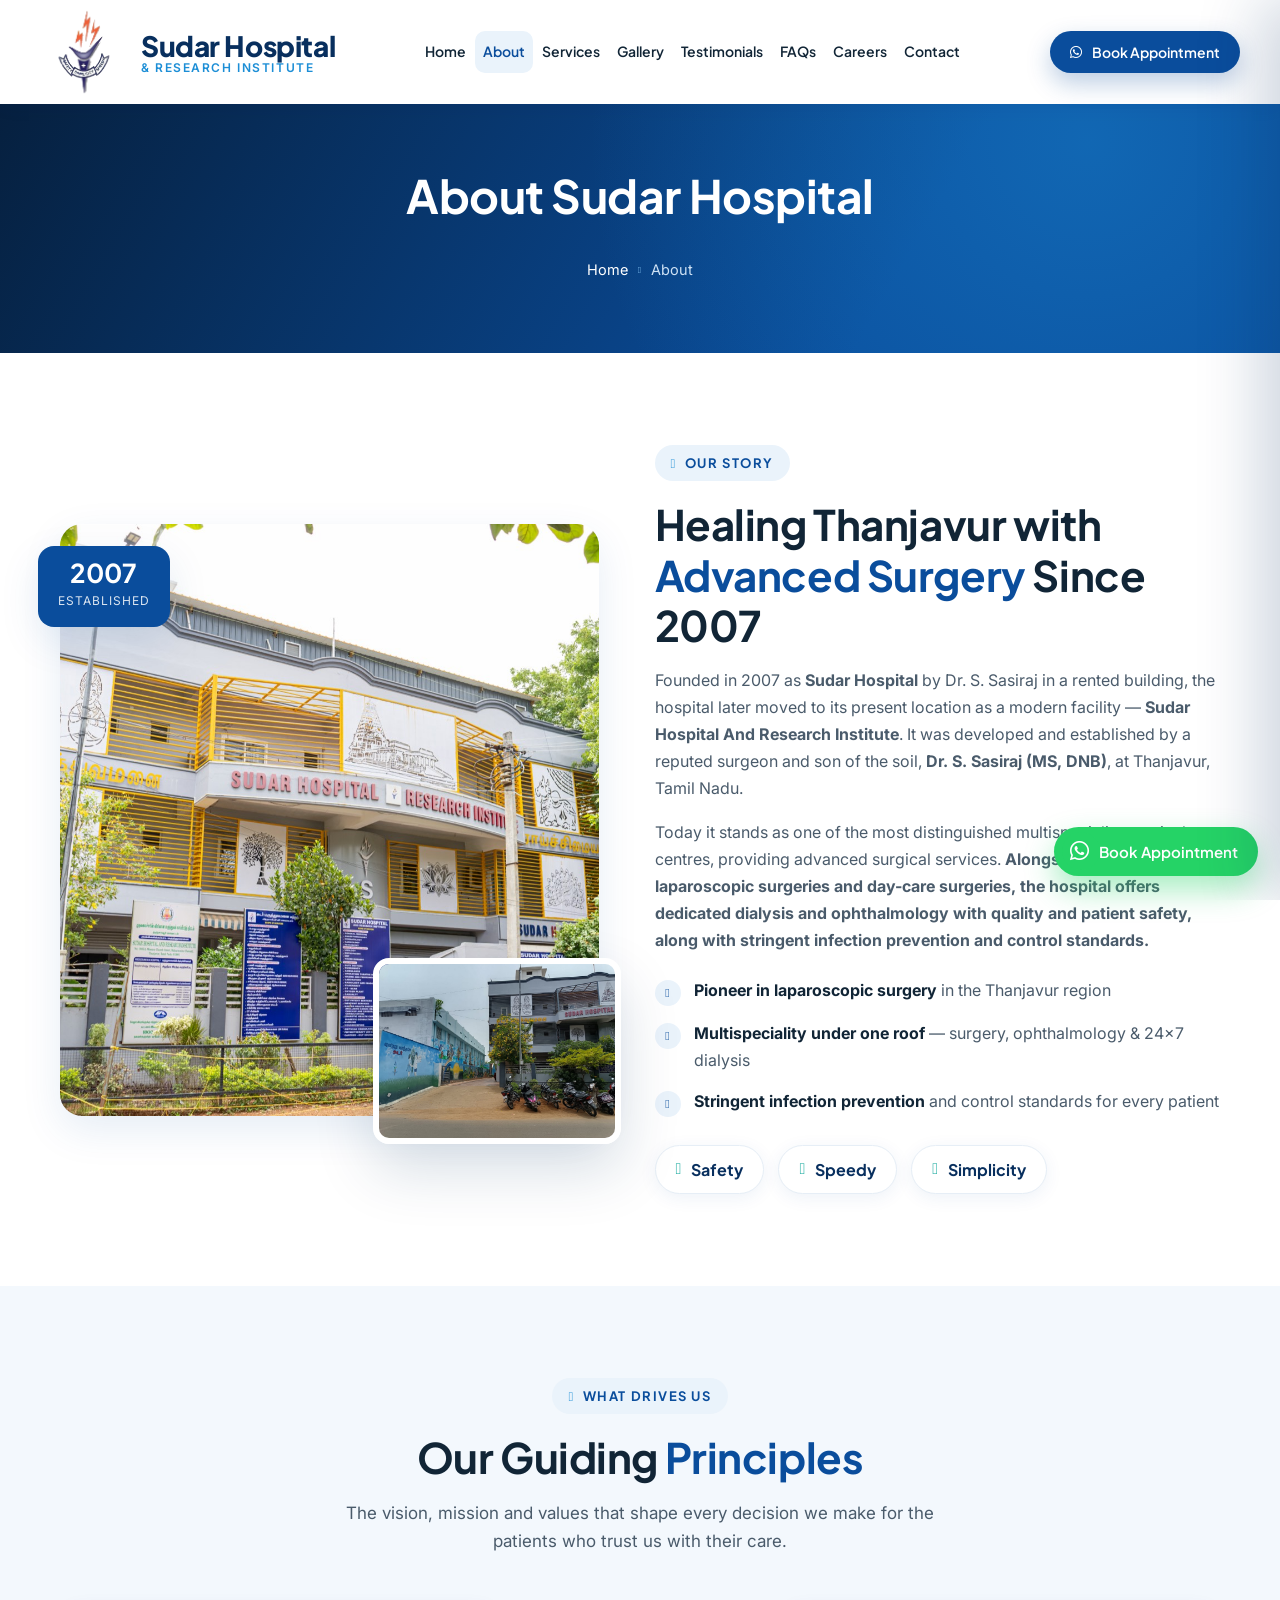
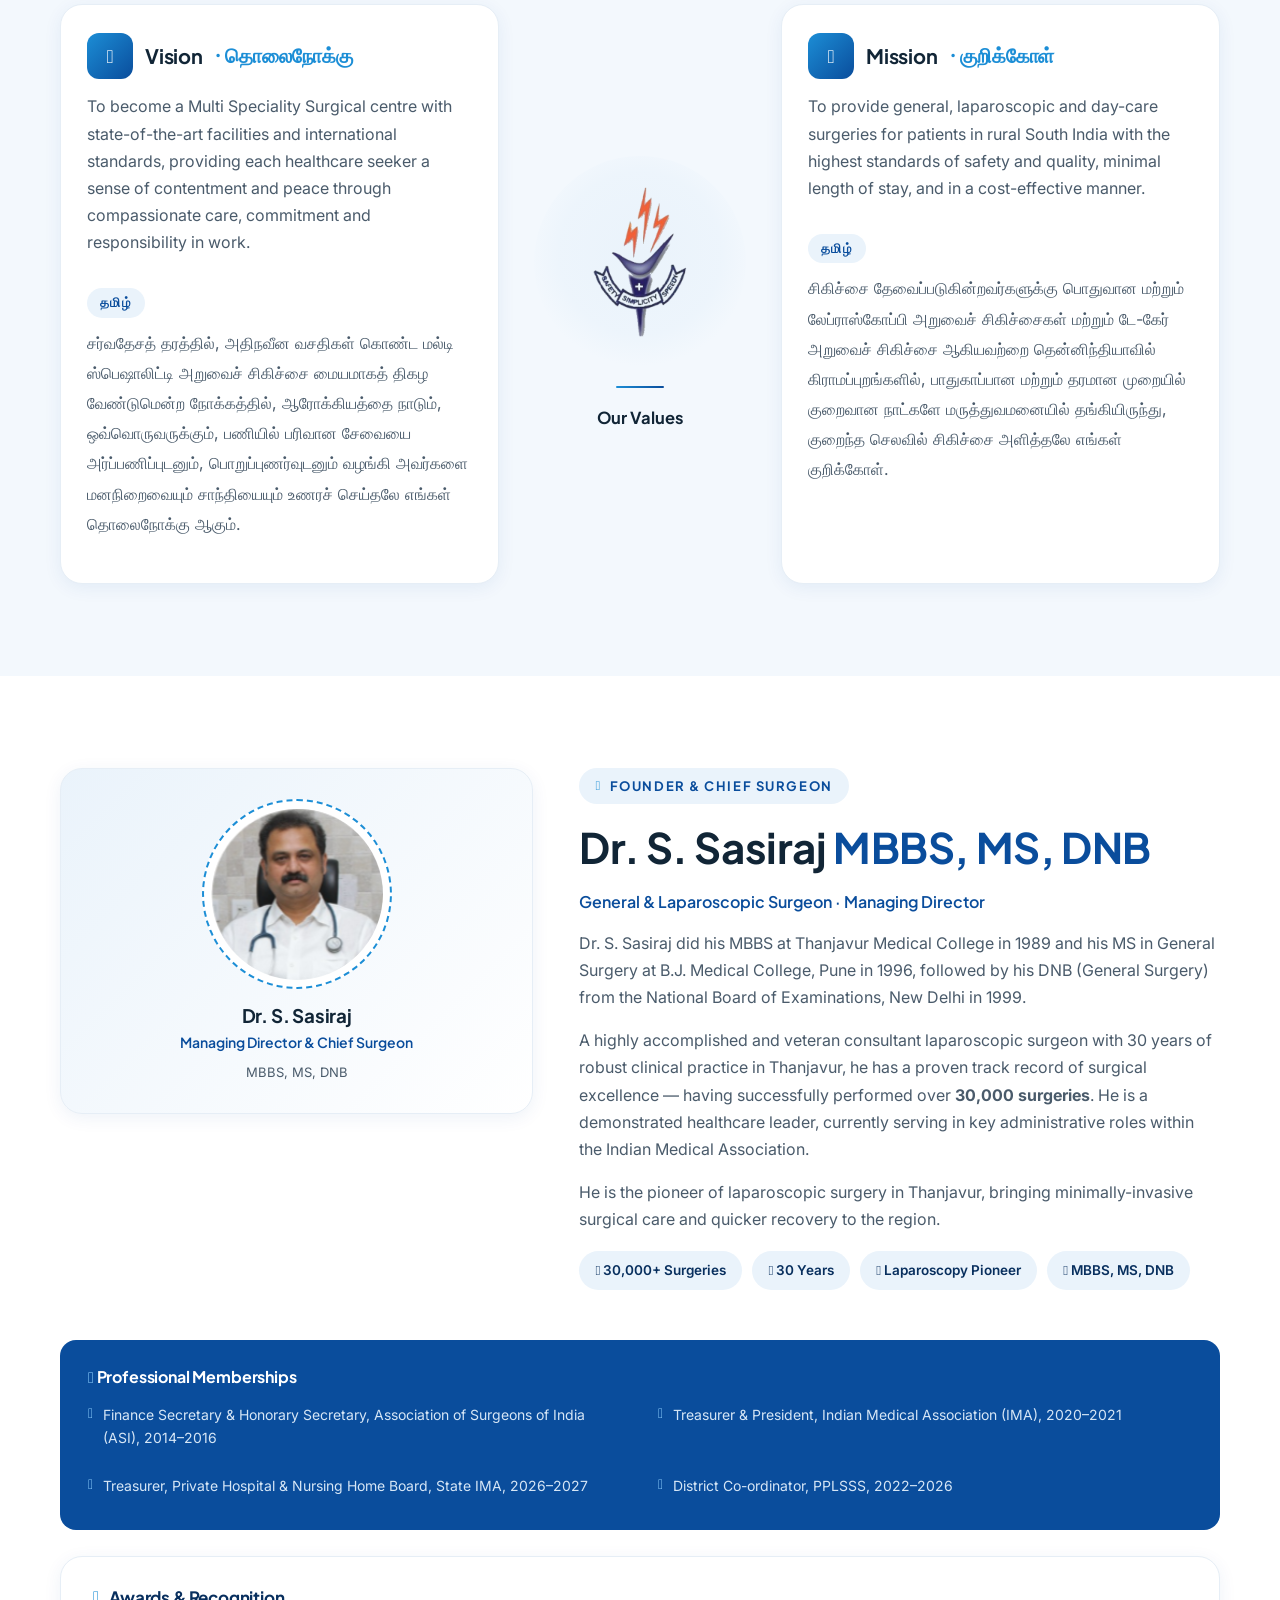
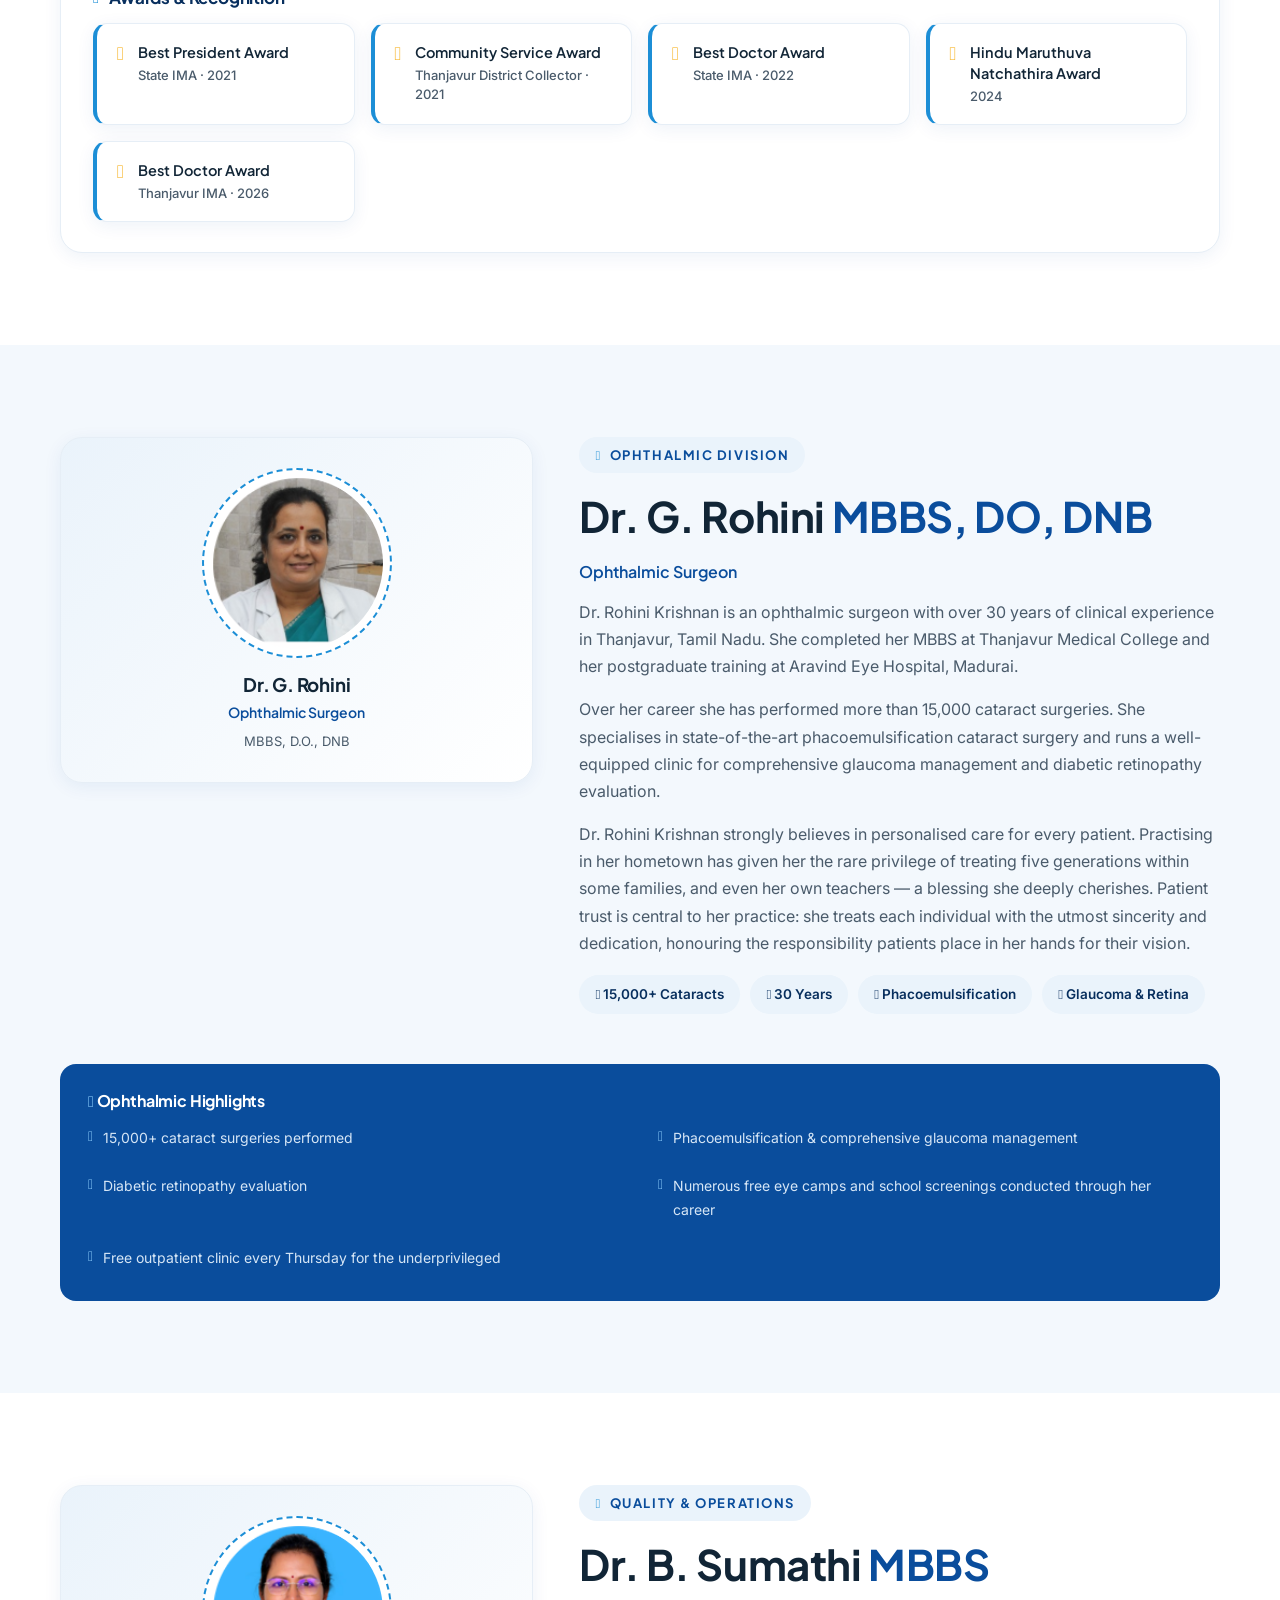
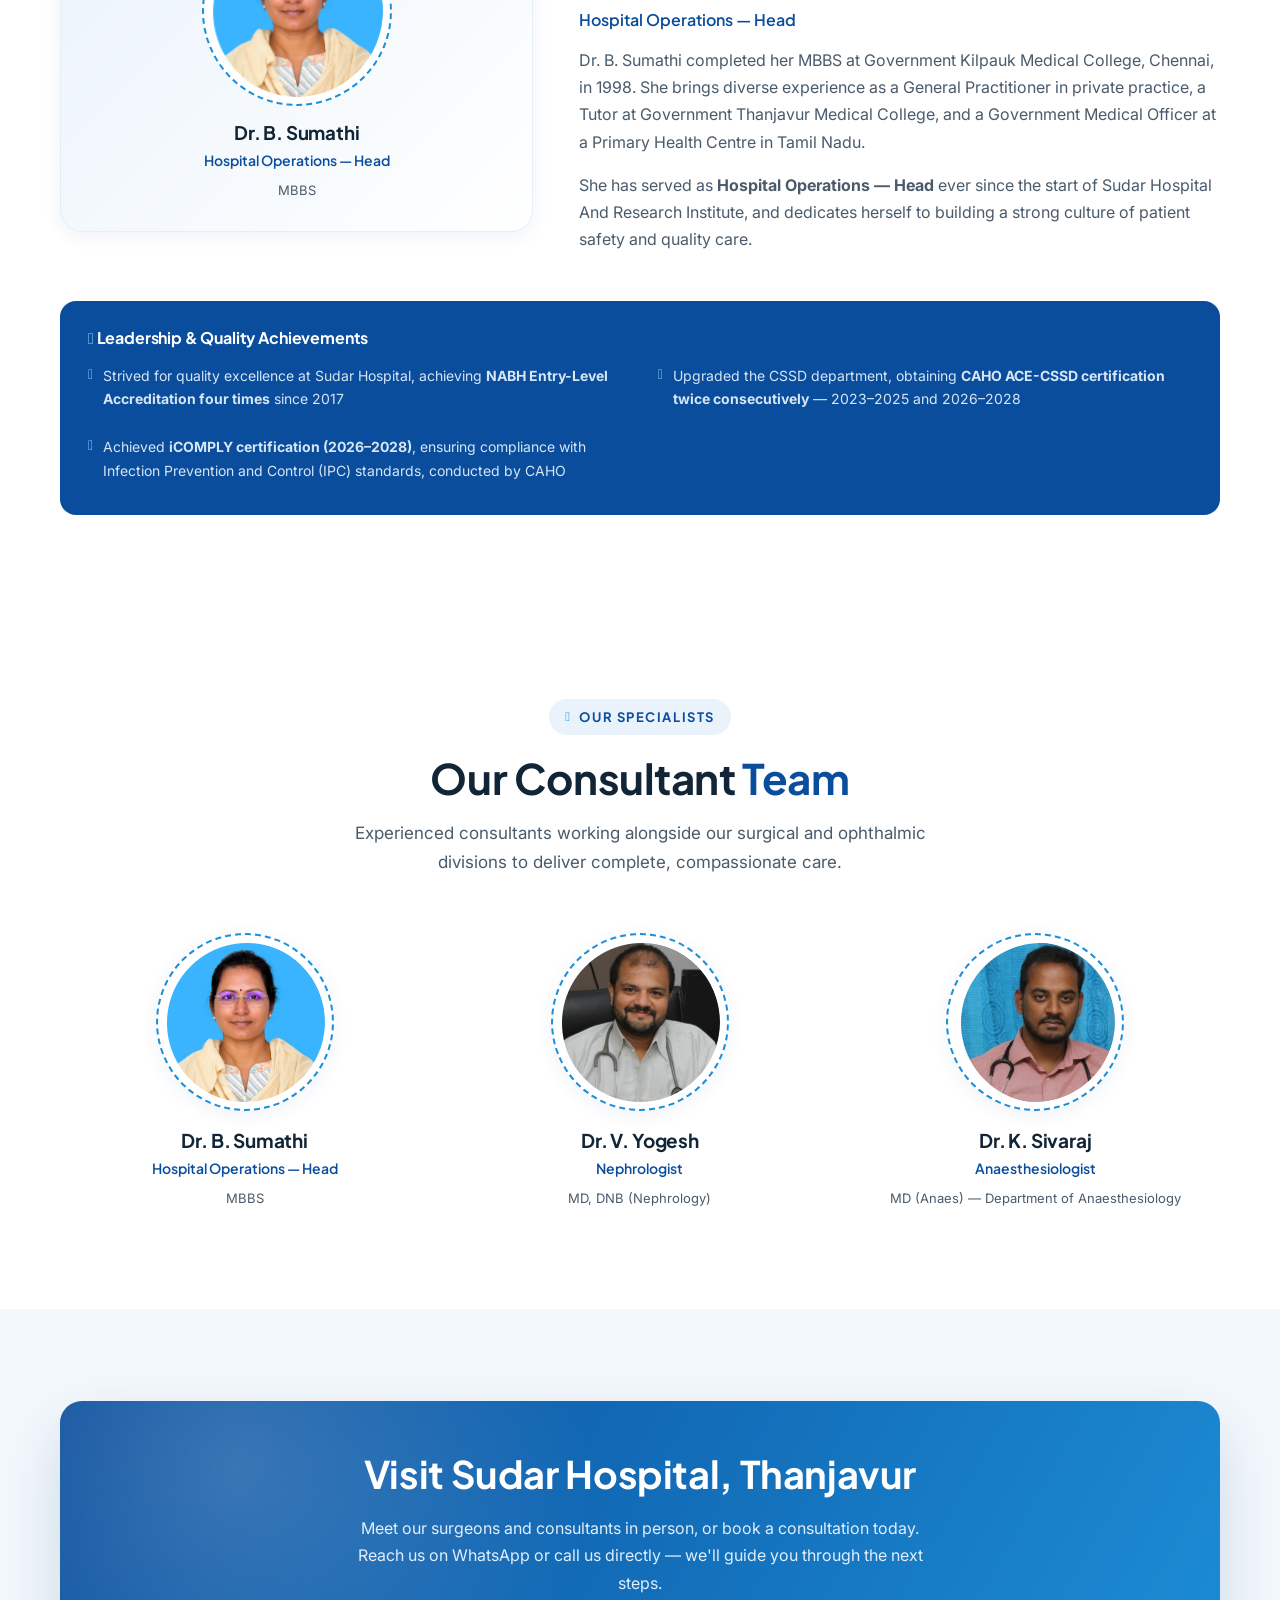
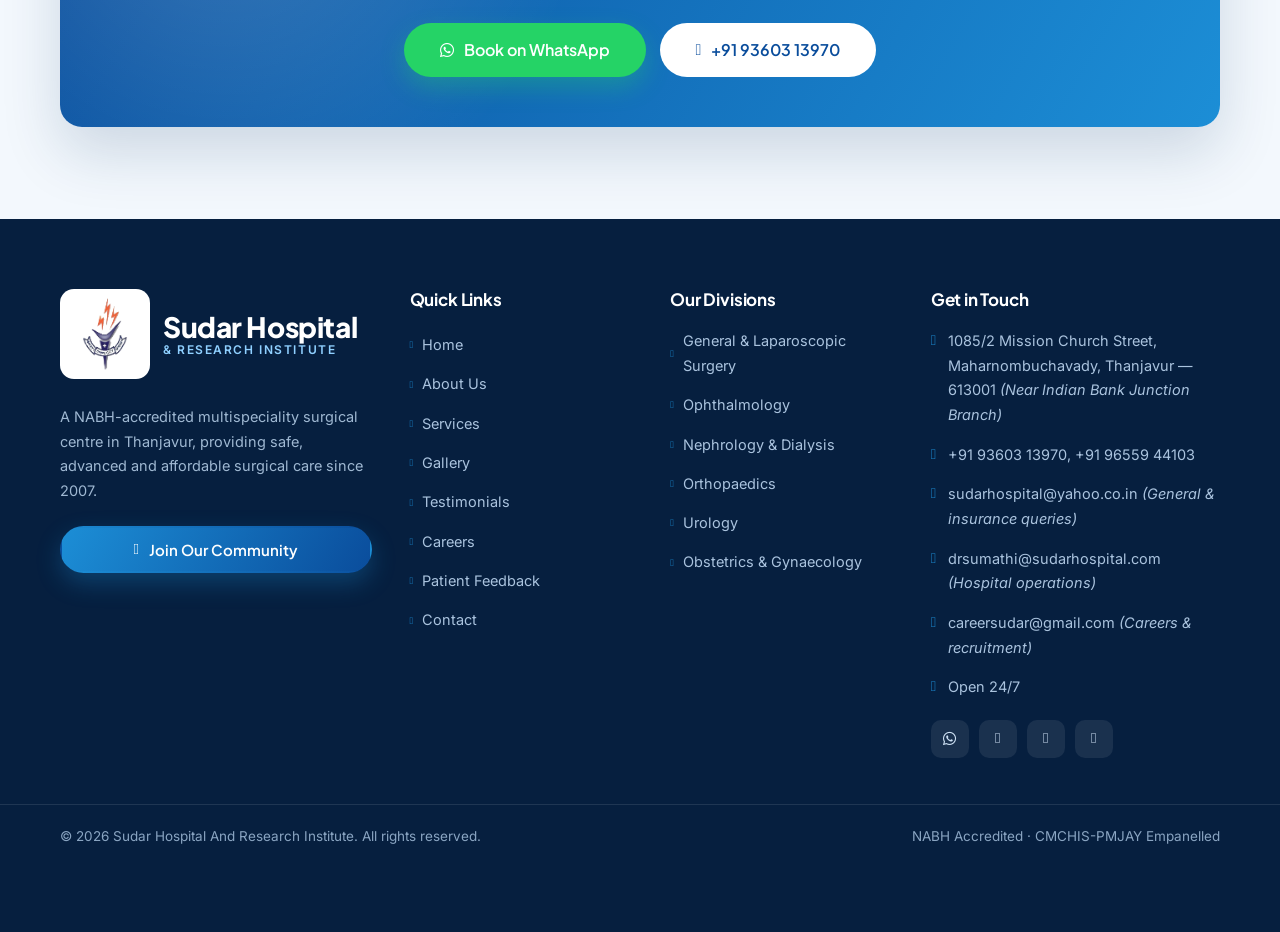
==== about.html @ e30270b7 "commit" ====
<!DOCTYPE html>
<html lang="en">

<head>
  <meta charset="UTF-8">
  <meta name="viewport" content="width=device-width, initial-scale=1.0">
  <title>About Us | Sudar Hospital &amp; Research Institute — Thanjavur</title>
  <meta name="description"
    content="About Sudar Hospital &amp; Research Institute, Thanjavur — founded in 2007 by Dr. S. Sasiraj (MS, DNB), pioneer of laparoscopic surgery in the region. Our story, vision, mission, values and specialist team. Call/WhatsApp +91 93603 13970.">
  <meta name="keywords" content="Sudar Hospital, Thanjavur hospital, laparoscopic surgery Thanjavur, multispeciality hospital, dialysis centre, cataract surgery, Dr S Sasiraj, NABH accredited">
  <meta property="og:title" content="Sudar Hospital &amp; Research Institute — Thanjavur">
  <meta property="og:description" content="NABH-accredited multispeciality surgical centre. 30,000+ surgeries. General &amp; laparoscopic surgery, ophthalmology, 24×7 dialysis.">
  <meta property="og:type" content="website">
  <meta name="theme-color" content="#0a4d9c">

  <!--===== FAVICON =====-->
  <link rel="icon" href="assets/img/sudar/logo/favicon.ico" sizes="any">
  <link rel="icon" type="image/png" sizes="32x32" href="assets/img/sudar/logo/favicon-32x32.png">
  <link rel="icon" type="image/png" sizes="16x16" href="assets/img/sudar/logo/favicon-16x16.png">
  <link rel="apple-touch-icon" href="assets/img/sudar/logo/apple-touch-icon.png">

  <!--===== FONTS =====-->
  <link rel="preconnect" href="https://fonts.googleapis.com">
  <link rel="preconnect" href="https://fonts.gstatic.com" crossorigin>
  <link href="https://fonts.googleapis.com/css2?family=Plus+Jakarta+Sans:wght@500;600;700;800&family=Inter:wght@400;500;600&display=swap" rel="stylesheet">

  <!--===== CSS =====-->
  <link rel="stylesheet" href="assets/css/fa-subset.css">
  <link rel="stylesheet" href="assets/css/plugins/aos.css">
  <link rel="stylesheet" href="assets/css/sudar.css">

  <!--===== Local Business Schema =====-->
  <script type="application/ld+json">
  {
    "@context": "https://schema.org",
    "@type": "Hospital",
    "name": "Sudar Hospital And Research Institute",
    "description": "NABH-accredited multispeciality surgical centre in Thanjavur offering general & laparoscopic surgery, ophthalmology, dialysis and more.",
    "image": "assets/img/sudar/photos/front-photo.jpg",
    "url": "https://sudarhospital.com",
    "telephone": "+919360313970",
    "medicalSpecialty": ["Surgery", "Ophthalmology", "Nephrology", "Orthopedic", "Urologic", "Gynecologic"],
    "address": {
      "@type": "PostalAddress",
      "streetAddress": "1085/2 Mission Church Street, Maharnombuchavady",
      "addressLocality": "Thanjavur",
      "addressRegion": "Tamil Nadu",
      "postalCode": "613001",
      "addressCountry": "IN"
    }
  }
  </script>
</head>

<body>

  <!--===== PRELOADER =====-->
  <div class="sd-preload">
    <div class="sd-preload__inner">
      <div class="sd-preload__badge">
        <svg class="sd-preload__spin" viewBox="0 0 100 100" aria-hidden="true">
          <defs><linearGradient id="sdPreGrad" x1="0" y1="0" x2="1" y2="1"><stop offset="0" stop-color="#1c8ed6"/><stop offset="1" stop-color="#0a4d9c"/></linearGradient></defs>
          <circle cx="50" cy="50" r="45" fill="none" stroke="#dbe8f4" stroke-width="5"/>
          <circle class="arc" cx="50" cy="50" r="45" fill="none" stroke="url(#sdPreGrad)" stroke-width="5" stroke-linecap="round" stroke-dasharray="80 220"/>
        </svg>
        <img src="assets/img/sudar/logo/sudar-logo.png" alt="Sudar Hospital" class="sd-preload__logo">
      </div>
      <div class="sd-preload__name">SUDAR HOSPITAL<span>&amp; Research Institute</span></div>
      <svg class="sd-preload__ecg" viewBox="0 0 210 34" preserveAspectRatio="none" aria-hidden="true">
        <path d="M0 17 H66 l7 -13 l10 26 l8 -20 l6 7 H210" fill="none" stroke="#1c8ed6" stroke-width="2.6" stroke-linecap="round" stroke-linejoin="round"/>
      </svg>
    </div>
  </div>

  <!--===== FLOATING WHATSAPP + TOP =====-->
  <a class="sd-wa" href="https://api.whatsapp.com/send/?phone=919360313970&text=Hello%20Sudar%20Hospital%2C%20I%20would%20like%20to%20book%20an%20appointment." target="_blank" rel="noopener" aria-label="Book on WhatsApp">
    <span class="sd-wa__pulse"></span><i class="fa-brands fa-whatsapp"></i><span class="sd-wa__label">Book Appointment</span>
  </a>
  <button class="sd-top" aria-label="Back to top"><i class="fa-solid fa-arrow-up"></i></button>

  <!--===== HEADER =====-->

  <header class="sd-header">
    <div class="sd-container sd-header__in">
      <a href="index.html" class="sd-brand">
        <img src="assets/img/sudar/logo/sudar-logo.png" alt="Sudar Hospital logo" class="sd-brand__mark">
        <span class="sd-brand__tx"><b>Sudar Hospital</b><span>&amp; Research Institute</span></span>
      </a>
      <nav class="sd-nav">
        <a href="index.html">Home</a>
        <a href="about.html" class="active">About</a>
        <a href="services.html">Services</a>
        <a href="gallery.html">Gallery</a>
        <a href="testimonial.html">Testimonials</a>
        <a href="faq.html">FAQs</a>
        <a href="careers.html">Careers</a>
        <a href="contact.html">Contact</a>
      </nav>
      <div class="sd-header__cta">
        <a href="https://api.whatsapp.com/send/?phone=919360313970&amp;text=Hello%20Sudar%20Hospital%2C%20I%20would%20like%20to%20book%20an%20appointment." target="_blank" rel="noopener" class="sd-btn sd-btn--primary"><i class="fa-brands fa-whatsapp"></i> Book Appointment</a>
        <button class="sd-burger" aria-label="Open menu"><i class="fa-solid fa-bars-staggered"></i></button>
      </div>
    </div>
  </header>

  <!--===== MOBILE DRAWER =====-->
  <div class="sd-offcanvas">
  <div class="sd-overlay"></div>
  <aside class="sd-drawer" aria-label="Mobile menu">
    <div class="sd-drawer__head">
      <a href="index.html" class="sd-brand">
        <img src="assets/img/sudar/logo/sudar-logo.png" alt="Sudar Hospital logo" class="sd-brand__mark">
        <span class="sd-brand__tx"><b>Sudar Hospital</b><span>&amp; Research Institute</span></span>
      </a>
      <button class="sd-drawer__close" aria-label="Close menu"><i class="fa-solid fa-xmark"></i></button>
    </div>
    <nav>
      <a href="index.html">Home</a>
      <a href="about.html" class="active">About</a>
      <a href="services.html">Services</a>
      <a href="gallery.html">Gallery</a>
      <a href="testimonial.html">Testimonials</a>
      <a href="faq.html">FAQs</a>
      <a href="careers.html">Careers</a>
      <a href="feedback.html">Feedback</a>
      <a href="contact.html">Contact</a>
    </nav>
    <div class="sd-drawer__cta">
      <a href="https://api.whatsapp.com/send/?phone=919360313970&text=Hello%20Sudar%20Hospital%2C%20I%20would%20like%20to%20book%20an%20appointment." target="_blank" rel="noopener" class="sd-btn sd-btn--wa"><i class="fa-brands fa-whatsapp"></i> Book on WhatsApp</a>
      <a href="tel:+919360313970" class="sd-btn sd-btn--ghost"><i class="fa-solid fa-phone"></i> Call Now</a>
    </div>
    <div class="sd-drawer__contact">
      <a href="https://www.google.com/maps?q=Sudar+Hospital+And+Research+Institute+Thanjavur" target="_blank" rel="noopener"><i class="fa-solid fa-location-dot"></i> 1085/2 Mission Church Street, Maharnombuchavady, Thanjavur — 613001</a>
      <a href="mailto:sudarhospital@yahoo.co.in"><i class="fa-solid fa-envelope"></i> sudarhospital@yahoo.co.in</a>
    </div>
  </aside>
  </div>

  <!--===== PAGE HERO =====-->
  <section class="sd-pagehero">
    <div class="sd-container">
      <h1>About Sudar Hospital</h1>
      <div class="sd-crumb"><a href="index.html">Home</a> <i class="fa-solid fa-chevron-right"></i> <span>About</span></div>
    </div>
  </section>

  <!--===== OUR STORY =====-->
  <section class="sd-section">
    <div class="sd-container">
      <div class="sd-about__grid">
        <div class="sd-about__media" data-aos="fade-right">
          <img src="assets/img/sudar/photos/front-photo.jpg" alt="Sudar Hospital And Research Institute, Thanjavur" class="main" loading="lazy" decoding="async">
          <img src="assets/img/sudar/photos/entrance.jpg" alt="Entrance of Sudar Hospital, Thanjavur" class="accent-img" loading="lazy" decoding="async">
          <div class="estab"><b>2007</b><span>Established</span></div>
        </div>
        <div class="sd-about__body" data-aos="fade-left">
          <span class="sd-eyebrow"><i class="fa-solid fa-hospital-user"></i> Our Story</span>
          <h2 class="sd-title">Healing Thanjavur with <span class="hl">Advanced Surgery</span> Since 2007</h2>
          <p>Founded in 2007 as <strong>Sudar Hospital</strong> by Dr. S. Sasiraj in a rented building, the hospital later moved to its present location as a modern facility — <strong>Sudar Hospital And Research Institute</strong>. It was developed and established by a reputed surgeon and son of the soil, <strong>Dr. S. Sasiraj (MS, DNB)</strong>, at Thanjavur, Tamil Nadu.</p>
          <p>Today it stands as one of the most distinguished multispeciality surgical centres, providing advanced surgical services. <strong>Alongside general and laparoscopic surgeries and day-care surgeries, the hospital offers dedicated dialysis and ophthalmology with quality and patient safety, along with stringent infection prevention and control standards.</strong></p>
          <ul class="sd-feat-list">
            <li><i class="fa-solid fa-check"></i> <span><b>Pioneer in laparoscopic surgery</b> in the Thanjavur region</span></li>
            <li><i class="fa-solid fa-check"></i> <span><b>Multispeciality under one roof</b> — surgery, ophthalmology &amp; 24×7 dialysis</span></li>
            <li><i class="fa-solid fa-check"></i> <span><b>Stringent infection prevention</b> and control standards for every patient</span></li>
          </ul>
          <div class="sd-values">
            <span class="sd-value"><i class="fa-solid fa-shield-heart"></i> Safety</span>
            <span class="sd-value"><i class="fa-solid fa-bolt"></i> Speedy</span>
            <span class="sd-value"><i class="fa-solid fa-feather"></i> Simplicity</span>
          </div>
        </div>
      </div>
    </div>
  </section>

  <!--===== GUIDING PRINCIPLES =====-->
  <section class="sd-section sd-section--soft">
    <div class="sd-container">
      <div class="sd-head-center" data-aos="fade-up" style="margin-bottom:48px;">
        <span class="sd-eyebrow"><i class="fa-solid fa-bullseye"></i> What Drives Us</span>
        <h2 class="sd-title">Our Guiding <span class="hl">Principles</span></h2>
        <p class="sd-lead sd-narrow">The vision, mission and values that shape every decision we make for the patients who trust us with their care.</p>
      </div>
      <div class="sd-principles">
        <div class="sd-pc-card" data-aos="fade-up">
          <h3><span class="sd-pc-ic"><i class="fa-solid fa-lightbulb"></i></span> Vision <span class="sd-ta-label" lang="ta">· தொலைநோக்கு</span></h3>
          <p>To become a Multi Speciality Surgical centre with state-of-the-art facilities and international standards, providing each healthcare seeker a sense of contentment and peace through compassionate care, commitment and responsibility in work.</p>
          <div class="sd-pc-lang">தமிழ்</div>
          <p lang="ta" style="line-height:1.85;">சர்வதேசத் தரத்தில், அதிநவீன வசதிகள் கொண்ட மல்டி ஸ்பெஷாலிட்டி அறுவைச் சிகிச்சை மையமாகத் திகழ வேண்டுமென்ற நோக்கத்தில், ஆரோக்கியத்தை நாடும், ஒவ்வொருவருக்கும், பணியில் பரிவான சேவையை அர்ப்பணிப்புடனும், பொறுப்புணர்வுடனும் வழங்கி அவர்களை மனநிறைவையும் சாந்தியையும் உணரச் செய்தலே எங்கள் தொலைநோக்கு ஆகும்.</p>
        </div>

        <div class="sd-principles__mark" data-aos="zoom-in" data-aos-delay="60">
          <img src="assets/img/sudar/logo/sudar-logo-lg.png" alt="Sudar Hospital &amp; Research Institute logo"
            width="200" height="200" loading="lazy" decoding="async">
          <span>Our Values</span>
        </div>
        <div class="sd-pc-card" data-aos="fade-up" data-aos-delay="100">
          <h3><span class="sd-pc-ic"><i class="fa-solid fa-bullseye"></i></span> Mission <span class="sd-ta-label" lang="ta">· குறிக்கோள்</span></h3>
          <p>To provide general, laparoscopic and day-care surgeries for patients in rural South India with the highest standards of safety and quality, minimal length of stay, and in a cost-effective manner.</p>
          <div class="sd-pc-lang">தமிழ்</div>
          <p lang="ta" style="line-height:1.85;">சிகிச்சை தேவைப்படுகின்றவர்களுக்கு பொதுவான மற்றும் லேப்ராஸ்கோப்பி அறுவைச் சிகிச்சைகள் மற்றும் டே-கேர் அறுவைச் சிகிச்சை ஆகியவற்றை தென்னிந்தியாவில் கிராமப்புறங்களில், பாதுகாப்பான மற்றும் தரமான முறையில் குறைவான நாட்களே மருத்துவமனையில் தங்கியிருந்து, குறைந்த செலவில் சிகிச்சை அளித்தலே எங்கள் குறிக்கோள்.</p>
        </div>
      </div>
      <!-- Mobile-only Our Values card (client req.). Once .sd-principles stacks the desktop
           crest is hidden; this fuller block takes its place beneath the two cards. -->
      <div class="sd-values-card" data-aos="fade-up">
        <img src="assets/img/sudar/logo/sudar-logo-lg.png" alt="" width="96" height="96" loading="lazy" decoding="async">
        <h3><i class="fa-solid fa-shield-heart"></i> Our Values</h3>
        <p>In all our services, activity, decision and interaction, we at Sudar Hospital are constantly driven by the following values.</p>
        <div class="sd-values">
          <span class="sd-value"><i class="fa-solid fa-shield-heart"></i> Safety</span>
          <span class="sd-value"><i class="fa-solid fa-bolt"></i> Speedy</span>
          <span class="sd-value"><i class="fa-solid fa-feather"></i> Simplicity</span>
        </div>
      </div>
    </div>
  </section>

  <!--===== DOCTOR — DR. S. SASIRAJ =====-->
  <section class="sd-section">
    <div class="sd-container">
      <div class="sd-profile">
        <div class="sd-profile__media" data-aos="fade-right">
          <div style="background:linear-gradient(135deg,var(--c-accent-soft),#fff);border:1px solid var(--c-line);border-radius:var(--radius-lg);padding:30px 24px;text-align:center;box-shadow:var(--shadow-sm);margin-bottom:18px;">
            <img src="assets/img/sudar/team/portraits/dr-sasiraj.png" alt="Dr. S. Sasiraj, Founder &amp; Chief Surgeon" class="sd-docp__img" loading="lazy" decoding="async">
            <h3 style="margin-bottom:4px;">Dr. S. Sasiraj</h3>
            <div style="color:var(--c-primary);font-weight:600;font-family:var(--ff-head);font-size:14px;">Managing Director &amp; Chief Surgeon</div>
            <p style="font-size:13px;margin:6px 0 0;color:var(--c-body);">MBBS, MS, DNB</p>
          </div>
        </div>
        <div class="sd-profile__body" data-aos="fade-left">
          <span class="sd-eyebrow"><i class="fa-solid fa-user-doctor"></i> Founder &amp; Chief Surgeon</span>
          <h2 class="sd-title">Dr. S. Sasiraj <span class="hl">MBBS, MS, DNB</span></h2>
          <div class="sd-doc__role" style="font-size:16px; margin-bottom:14px;">General &amp; Laparoscopic Surgeon · Managing Director</div>
          <p>Dr. S. Sasiraj did his MBBS at Thanjavur Medical College in 1989 and his MS in General Surgery at B.J. Medical College, Pune in 1996, followed by his DNB (General Surgery) from the National Board of Examinations, New Delhi in 1999.</p>
          <p>A highly accomplished and veteran consultant laparoscopic surgeon with 30 years of robust clinical practice in Thanjavur, he has a proven track record of surgical excellence — having successfully performed over <strong>30,000 surgeries</strong>. He is a demonstrated healthcare leader, currently serving in key administrative roles within the Indian Medical Association.</p>
          <p>He is the pioneer of laparoscopic surgery in Thanjavur, bringing minimally-invasive surgical care and quicker recovery to the region.</p>
          <div class="sd-chip-row">
            <span class="sd-chip"><i class="fa-solid fa-suitcase-medical"></i> 30,000+ Surgeries</span>
            <span class="sd-chip"><i class="fa-solid fa-briefcase-medical"></i> 30 Years</span>
            <span class="sd-chip"><i class="fa-solid fa-award"></i> Laparoscopy Pioneer</span>
            <span class="sd-chip"><i class="fa-solid fa-graduation-cap"></i> MBBS, MS, DNB</span>
          </div>
        </div>
      </div>
      <div class="card sd-profile__card-wide" data-aos="fade-up">
        <h4><i class="fa-solid fa-user-tie"></i> Professional Memberships</h4>
        <ul>
          <li><i class="fa-solid fa-circle-check"></i> <span>Finance Secretary &amp; Honorary Secretary, Association of Surgeons of India (ASI), 2014–2016</span></li>
          <li><i class="fa-solid fa-circle-check"></i> <span>Treasurer &amp; President, Indian Medical Association (IMA), 2020–2021</span></li>
          <li><i class="fa-solid fa-circle-check"></i> <span>Treasurer, Private Hospital &amp; Nursing Home Board, State IMA, 2026–2027</span></li>
          <li><i class="fa-solid fa-circle-check"></i> <span>District Co-ordinator, PPLSSS, 2022–2026</span></li>
        </ul>
      </div>
      <div class="sd-bio" data-aos="fade-up">
        <h4><i class="fa-solid fa-trophy"></i> Awards &amp; Recognition</h4>
        <div class="sd-awards">
          <div class="sd-award"><i class="fa-solid fa-medal"></i><span>Best President Award<small>State IMA · 2021</small></span></div>
          <div class="sd-award"><i class="fa-solid fa-medal"></i><span>Community Service Award<small>Thanjavur District Collector · 2021</small></span></div>
          <div class="sd-award"><i class="fa-solid fa-medal"></i><span>Best Doctor Award<small>State IMA · 2022</small></span></div>
          <div class="sd-award"><i class="fa-solid fa-medal"></i><span>Hindu Maruthuva Natchathira Award<small>2024</small></span></div>
          <div class="sd-award"><i class="fa-solid fa-medal"></i><span>Best Doctor Award<small>Thanjavur IMA · 2026</small></span></div>
        </div>
      </div>
    </div>
  </section>

  <!--===== DOCTOR — DR. G. ROHINI =====-->
  <section class="sd-section sd-section--soft">
    <div class="sd-container">
      <div class="sd-profile">
        <div class="sd-profile__media" data-aos="fade-right">
          <div style="background:linear-gradient(135deg,var(--c-accent-soft),#fff);border:1px solid var(--c-line);border-radius:var(--radius-lg);padding:30px 24px;text-align:center;box-shadow:var(--shadow-sm);margin-bottom:18px;">
            <img src="assets/img/sudar/team/portraits/dr-rohini.png" alt="Dr. G. Rohini, Ophthalmic Surgeon" class="sd-docp__img" loading="lazy" decoding="async">
            <h3 style="margin-bottom:4px;">Dr. G. Rohini</h3>
            <div style="color:var(--c-primary);font-weight:600;font-family:var(--ff-head);font-size:14px;">Ophthalmic Surgeon</div>
            <p style="font-size:13px;margin:6px 0 0;color:var(--c-body);">MBBS, D.O., DNB</p>
          </div>
        </div>
        <div class="sd-profile__body" data-aos="fade-left">
          <span class="sd-eyebrow"><i class="fa-solid fa-eye"></i> Ophthalmic Division</span>
          <h2 class="sd-title">Dr. G. Rohini <span class="hl">MBBS, DO, DNB</span></h2>
          <div class="sd-doc__role" style="font-size:16px; margin-bottom:14px;">Ophthalmic Surgeon</div>
          <p>Dr. Rohini Krishnan is an ophthalmic surgeon with over 30 years of clinical experience in Thanjavur, Tamil Nadu. She completed her MBBS at Thanjavur Medical College and her postgraduate training at Aravind Eye Hospital, Madurai.</p>
          <p>Over her career she has performed more than 15,000 cataract surgeries. She specialises in state-of-the-art phacoemulsification cataract surgery and runs a well-equipped clinic for comprehensive glaucoma management and diabetic retinopathy evaluation.</p>
          <p>Dr. Rohini Krishnan strongly believes in personalised care for every patient. Practising in her hometown has given her the rare privilege of treating five generations within some families, and even her own teachers — a blessing she deeply cherishes. Patient trust is central to her practice: she treats each individual with the utmost sincerity and dedication, honouring the responsibility patients place in her hands for their vision.</p>
          <div class="sd-chip-row">
            <span class="sd-chip"><i class="fa-solid fa-eye"></i> 15,000+ Cataracts</span>
            <span class="sd-chip"><i class="fa-solid fa-briefcase-medical"></i> 30 Years</span>
            <span class="sd-chip"><i class="fa-solid fa-certificate"></i> Phacoemulsification</span>
            <span class="sd-chip"><i class="fa-solid fa-shield-heart"></i> Glaucoma &amp; Retina</span>
          </div>
        </div>
      </div>
      <div class="card sd-profile__card-wide" data-aos="fade-up">
        <h4><i class="fa-solid fa-eye"></i> Ophthalmic Highlights</h4>
        <ul>
          <li><i class="fa-solid fa-circle-check"></i> <span>15,000+ cataract surgeries performed</span></li>
          <li><i class="fa-solid fa-circle-check"></i> <span>Phacoemulsification &amp; comprehensive glaucoma management</span></li>
          <li><i class="fa-solid fa-circle-check"></i> <span>Diabetic retinopathy evaluation</span></li>
          <li><i class="fa-solid fa-circle-check"></i> <span>Numerous free eye camps and school screenings conducted through her career</span></li>
          <li><i class="fa-solid fa-circle-check"></i> <span>Free outpatient clinic every Thursday for the underprivileged</span></li>
        </ul>
      </div>
    </div>
  </section>

  <!--===== DOCTOR — DR. B. SUMATHI =====-->
  <section class="sd-section">
    <div class="sd-container">
      <div class="sd-profile">
        <div class="sd-profile__media" data-aos="fade-right">
          <div style="background:linear-gradient(135deg,var(--c-accent-soft),#fff);border:1px solid var(--c-line);border-radius:var(--radius-lg);padding:30px 24px;text-align:center;box-shadow:var(--shadow-sm);margin-bottom:18px;">
            <img src="assets/img/sudar/team/portraits/dr-sumathi.png" alt="Dr. B. Sumathi, Hospital Operations Head" class="sd-docp__img" loading="lazy" decoding="async">
            <h3 style="margin-bottom:4px;">Dr. B. Sumathi</h3>
            <div style="color:var(--c-primary);font-weight:600;font-family:var(--ff-head);font-size:14px;">Hospital Operations — Head</div>
            <p style="font-size:13px;margin:6px 0 0;color:var(--c-body);">MBBS</p>
          </div>
        </div>
        <div class="sd-profile__body" data-aos="fade-left">
          <span class="sd-eyebrow"><i class="fa-solid fa-shield-heart"></i> Quality &amp; Operations</span>
          <h2 class="sd-title">Dr. B. Sumathi <span class="hl">MBBS</span></h2>
          <div class="sd-doc__role" style="font-size:16px; margin-bottom:14px;">Hospital Operations — Head</div>
          <p>Dr. B. Sumathi completed her MBBS at Government Kilpauk Medical College, Chennai, in 1998. She brings diverse experience as a General Practitioner in private practice, a Tutor at Government Thanjavur Medical College, and a Government Medical Officer at a Primary Health Centre in Tamil Nadu.</p>
          <p>She has served as <strong>Hospital Operations — Head</strong> ever since the start of Sudar Hospital And Research Institute, and dedicates herself to building a strong culture of patient safety and quality care.</p>
        </div>
      </div>
      <div class="card sd-profile__card-wide" data-aos="fade-up">
        <h4><i class="fa-solid fa-award"></i> Leadership &amp; Quality Achievements</h4>
        <ul>
          <li><i class="fa-solid fa-circle-check"></i> <span>Strived for quality excellence at Sudar Hospital, achieving <strong>NABH Entry-Level Accreditation four times</strong> since 2017</span></li>
          <li><i class="fa-solid fa-circle-check"></i> <span>Upgraded the CSSD department, obtaining <strong>CAHO ACE-CSSD certification twice consecutively</strong> — 2023–2025 and 2026–2028</span></li>
          <li><i class="fa-solid fa-circle-check"></i> <span>Achieved <strong>iCOMPLY certification (2026–2028)</strong>, ensuring compliance with Infection Prevention and Control (IPC) standards, conducted by CAHO</span></li>
        </ul>
      </div>
    </div>
  </section>

  <!--===== CONSULTANT TEAM =====-->
  <section class="sd-section">
    <div class="sd-container">
      <div class="sd-head-center" data-aos="fade-up" style="margin-bottom:48px;">
        <span class="sd-eyebrow"><i class="fa-solid fa-users"></i> Our Specialists</span>
        <h2 class="sd-title">Our Consultant <span class="hl">Team</span></h2>
        <p class="sd-lead sd-narrow">Experienced consultants working alongside our surgical and ophthalmic divisions to deliver complete, compassionate care.</p>
      </div>
      <div class="sd-grid-3">
        <article class="sd-docc" data-aos="fade-up">
          <div class="sd-docc__img"><img src="assets/img/sudar/team/portraits/dr-sumathi.png" alt="Dr. B. Sumathi, Hospital Operations Head" loading="lazy" decoding="async"></div>
          <h3>Dr. B. Sumathi</h3>
          <div class="sd-docc__role">Hospital Operations — Head</div>
          <p class="sd-docc__qual">MBBS</p>
        </article>
        <article class="sd-docc" data-aos="fade-up" data-aos-delay="80">
          <div class="sd-docc__img"><img src="assets/img/sudar/team/portraits/dr-yogesh.png" alt="Dr. V. Yogesh, Nephrologist" loading="lazy" decoding="async"></div>
          <h3>Dr. V. Yogesh</h3>
          <div class="sd-docc__role">Nephrologist</div>
          <p class="sd-docc__qual">MD, DNB (Nephrology)</p>
        </article>
        <article class="sd-docc" data-aos="fade-up" data-aos-delay="160">
          <div class="sd-docc__img"><img src="assets/img/sudar/team/portraits/dr-sivaraj.png" alt="Dr. K. Sivaraj, Anaesthesiologist" loading="lazy" decoding="async"></div>
          <h3>Dr. K. Sivaraj</h3>
          <div class="sd-docc__role">Anaesthesiologist</div>
          <p class="sd-docc__qual">MD (Anaes) — Department of Anaesthesiology</p>
        </article>
      </div>
    </div>
  </section>

  <!--===== CTA BANNER =====-->
  <section class="sd-section sd-section--soft">
    <div class="sd-container">
      <div class="sd-cta" data-aos="zoom-in">
        <h2>Visit Sudar Hospital, Thanjavur</h2>
        <p>Meet our surgeons and consultants in person, or book a consultation today. Reach us on WhatsApp or call us directly — we'll guide you through the next steps.</p>
        <div class="sd-cta__btns">
          <a href="https://api.whatsapp.com/send/?phone=919360313970&text=Hello%20Sudar%20Hospital%2C%20I%20would%20like%20to%20book%20an%20appointment." target="_blank" rel="noopener" class="sd-btn sd-btn--wa sd-btn--lg"><i class="fa-brands fa-whatsapp"></i> Book on WhatsApp</a>
          <a href="tel:+919360313970" class="sd-btn sd-btn--light sd-btn--lg"><i class="fa-solid fa-phone"></i> +91 93603 13970</a>
        </div>
      </div>
    </div>
  </section>

  <!--===== FOOTER =====-->
  <footer class="sd-footer">
    <div class="sd-container">
      <div class="sd-footer__grid">
        <div class="sd-footer__about">
          <a href="index.html" class="sd-brand">
            <img src="assets/img/sudar/logo/sudar-logo.png" alt="Sudar Hospital logo" class="sd-brand__mark">
            <span class="sd-brand__tx"><b>Sudar Hospital</b><span>&amp; Research Institute</span></span>
          </a>
          <p>A NABH-accredited multispeciality surgical centre in Thanjavur, providing safe, advanced and affordable surgical care since 2007.</p>
          <div class="sd-footer__community">
            <a href="https://sudarhospital.com/checkout/e56c35ed-4a72-4bfb-80d2-089088dd106f" target="_blank" rel="noopener" class="sd-btn sd-btn--community"><i class="fa-solid fa-people-group"></i> Join Our Community</a>
          </div>
        </div>
        <div>
          <h4>Quick Links</h4>
          <ul class="sd-footer__links">
            <li><a href="index.html"><i class="fa-solid fa-chevron-right"></i> Home</a></li>
            <li><a href="about.html"><i class="fa-solid fa-chevron-right"></i> About Us</a></li>
            <li><a href="services.html"><i class="fa-solid fa-chevron-right"></i> Services</a></li>
            <li><a href="gallery.html"><i class="fa-solid fa-chevron-right"></i> Gallery</a></li>
            <li><a href="testimonial.html"><i class="fa-solid fa-chevron-right"></i> Testimonials</a></li>
            <li><a href="careers.html"><i class="fa-solid fa-chevron-right"></i> Careers</a></li>
            <li><a href="feedback.html"><i class="fa-solid fa-chevron-right"></i> Patient Feedback</a></li>
            <li><a href="contact.html"><i class="fa-solid fa-chevron-right"></i> Contact</a></li>
          </ul>
        </div>
        <div>
          <h4>Our Divisions</h4>
          <ul class="sd-footer__links">
            <li><a href="services.html"><i class="fa-solid fa-chevron-right"></i> General &amp; Laparoscopic Surgery</a></li>
            <li><a href="services.html"><i class="fa-solid fa-chevron-right"></i> Ophthalmology</a></li>
            <li><a href="services.html"><i class="fa-solid fa-chevron-right"></i> Nephrology &amp; Dialysis</a></li>
            <li><a href="services.html"><i class="fa-solid fa-chevron-right"></i> Orthopaedics</a></li>
            <li><a href="services.html"><i class="fa-solid fa-chevron-right"></i> Urology</a></li>
            <li><a href="services.html"><i class="fa-solid fa-chevron-right"></i> Obstetrics &amp; Gynaecology</a></li>
          </ul>
        </div>
        <div>
          <h4>Get in Touch</h4>
          <ul class="sd-footer__contact">
            <li><i class="fa-solid fa-location-dot"></i> <span>1085/2 Mission Church Street, Maharnombuchavady, Thanjavur — 613001 <em>(Near Indian Bank Junction Branch)</em></span></li>
            <li><i class="fa-solid fa-phone"></i> <span><a href="tel:+919360313970">+91 93603 13970</a>, <a href="tel:+919655944103">+91 96559 44103</a></span></li>
            <li><i class="fa-solid fa-envelope"></i> <span><a href="mailto:sudarhospital@yahoo.co.in">sudarhospital@yahoo.co.in</a> <em>(General &amp; insurance queries)</em></span></li>
            <li><i class="fa-solid fa-envelope"></i> <span><a href="mailto:drsumathi@sudarhospital.com">drsumathi@sudarhospital.com</a> <em>(Hospital operations)</em></span></li>
            <li><i class="fa-solid fa-briefcase"></i> <span><a href="mailto:careersudar@gmail.com">careersudar@gmail.com</a> <em>(Careers &amp; recruitment)</em></span></li>
            <li><i class="fa-solid fa-clock"></i> <span>Open 24/7</span></li>
          </ul>
          <div class="sd-footer__social">
            <a href="https://api.whatsapp.com/send/?phone=919360313970" target="_blank" rel="noopener" aria-label="WhatsApp"><i class="fa-brands fa-whatsapp"></i></a>
            <a href="mailto:sudarhospital@yahoo.co.in" aria-label="Email"><i class="fa-solid fa-envelope"></i></a>
            <a href="tel:+919360313970" aria-label="Phone"><i class="fa-solid fa-phone"></i></a>
            <a href="https://www.google.com/maps?q=Sudar+Hospital+And+Research+Institute+Thanjavur" target="_blank" rel="noopener" aria-label="Map"><i class="fa-solid fa-location-dot"></i></a>
          </div>
        </div>
      </div>
    </div>
    <div class="sd-footer__bar">
      <div class="sd-container" style="display:flex; justify-content:space-between; gap:14px; flex-wrap:wrap; width:100%;">
        <span>© 2026 Sudar Hospital And Research Institute. All rights reserved.</span>
        <span>NABH Accredited · CMCHIS-PMJAY Empanelled</span>
      </div>
    </div>
  </footer>

  <!--===== JS =====-->
  <script defer src="assets/js/plugins/aos.js"></script>
  <script defer src="assets/js/sudar.js"></script>
</body>

</html>
---- assets/css/fa-subset.css ----
/* Font Awesome 6 (Free) — subset for Sudar Hospital. Only icons used on the site. */
@font-face{font-family:"Font Awesome 6 Free";font-style:normal;font-weight:900;font-display:swap;src:url("fonts/fa-solid-900.woff2") format("woff2")}
@font-face{font-family:"Font Awesome 6 Brands";font-style:normal;font-weight:400;font-display:swap;src:url("fonts/fa-brands-400.woff2") format("woff2")}
.fa,.fas,.fa-solid,.fab,.fa-brands{-webkit-font-smoothing:antialiased;-moz-osx-font-smoothing:grayscale;display:inline-block;font-style:normal;font-variant:normal;line-height:1;text-rendering:auto}
.fa,.fas,.fa-solid{font-family:"Font Awesome 6 Free";font-weight:900}
.fab,.fa-brands{font-family:"Font Awesome 6 Brands";font-weight:400}
.fa-arrow-right-long::before{content:"\f178"}
.fa-arrow-up::before{content:"\f062"}
.fa-award::before{content:"\f559"}
.fa-bars-staggered::before{content:"\f550"}
.fa-bed::before{content:"\f236"}
.fa-bolt::before{content:"\f0e7"}
.fa-bone::before{content:"\f5d7"}
.fa-briefcase-medical::before{content:"\f469"}
.fa-bullseye::before{content:"\f140"}
.fa-calendar-check::before{content:"\f274"}
.fa-certificate::before{content:"\f0a3"}
.fa-check::before{content:"\f00c"}
.fa-chevron-right::before{content:"\f054"}
.fa-circle-check::before{content:"\f058"}
.fa-circle-info::before{content:"\f05a"}
.fa-clipboard-check::before{content:"\f46c"}
.fa-clock::before{content:"\f017"}
.fa-comment-medical::before{content:"\f7f5"}
.fa-comments::before{content:"\f086"}
.fa-droplet::before{content:"\f043"}
.fa-envelope::before{content:"\f0e0"}
.fa-eye::before{content:"\f06e"}
.fa-eye-low-vision::before{content:"\f2a8"}
.fa-feather::before{content:"\f52d"}
.fa-graduation-cap::before{content:"\f19d"}
.fa-hand-holding-droplet::before{content:"\f4c1"}
.fa-hand-holding-heart::before{content:"\f4be"}
.fa-hand-holding-medical::before{content:"\e05c"}
.fa-heart-pulse::before{content:"\f21e"}
.fa-hospital::before{content:"\f0f8"}
.fa-hospital-user::before{content:"\f80d"}
.fa-house-medical::before{content:"\e3b2"}
.fa-images::before{content:"\f302"}
.fa-indian-rupee-sign::before{content:"\e1bc"}
.fa-layer-group::before{content:"\f5fd"}
.fa-list-check::before{content:"\f0ae"}
.fa-location-dot::before{content:"\f3c5"}
.fa-microscope::before{content:"\f610"}
.fa-people-group::before{content:"\e533"}
.fa-person-pregnant::before{content:"\e31e"}
.fa-phone::before{content:"\f095"}
.fa-phone-volume::before{content:"\f2a0"}
.fa-shield-heart::before{content:"\e574"}
.fa-shield-virus::before{content:"\e06c"}
.fa-star::before{content:"\f005"}
.fa-stethoscope::before{content:"\f0f1"}
.fa-suitcase-medical::before{content:"\f0fa"}
.fa-user-doctor::before{content:"\f0f0"}
.fa-user-tie::before{content:"\f508"}
.fa-users::before{content:"\f0c0"}
.fa-x-ray::before{content:"\f497"}
.fa-xmark::before{content:"\f00d"}

.fa-whatsapp::before{content:"\f232"}
.fa-magnifying-glass::before{content:"\f002"}
.fa-bed-pulse::before{content:"\f487"}
.fa-bell-concierge::before{content:"\f562"}
.fa-binoculars::before{content:"\f1e5"}
.fa-briefcase::before{content:"\f0b1"}
.fa-building::before{content:"\f1ad"}
.fa-car::before{content:"\f1b9"}
.fa-chart-column::before{content:"\e0e3"}
.fa-chart-simple::before{content:"\e473"}
.fa-chevron-down::before{content:"\f078"}
.fa-circle-question::before{content:"\f059"}
.fa-comment-dots::before{content:"\f4ad"}
.fa-face-smile::before{content:"\f118"}
.fa-file-arrow-up::before{content:"\f574"}
.fa-file-invoice-dollar::before{content:"\f571"}
.fa-flask::before{content:"\f0c3"}
.fa-glasses::before{content:"\f530"}
.fa-handshake-angle::before{content:"\f4c4"}
.fa-id-card::before{content:"\f2c2"}
.fa-kit-medical::before{content:"\f479"}
.fa-lightbulb::before{content:"\f0eb"}
.fa-medal::before{content:"\f5a2"}
.fa-notes-medical::before{content:"\f481"}
.fa-paper-plane::before{content:"\f1d8"}
.fa-paperclip::before{content:"\f0c6"}
.fa-quote-left::before{content:"\f10d"}
.fa-road::before{content:"\f018"}
.fa-sitemap::before{content:"\f0e8"}
.fa-square-check::before{content:"\f14a"}
.fa-syringe::before{content:"\f48e"}
.fa-tree::before{content:"\f1bb"}
.fa-trophy::before{content:"\f091"}
.fa-upload::before{content:"\f093"}
.fa-user::before{content:"\f007"}
.fa-utensils::before{content:"\f2e7"}
.fa-vial::before{content:"\f492"}
.fa-water::before{content:"\f773"}
.fa-wave-square::before{content:"\f83e"}
.fa-wheelchair::before{content:"\f193"}
---- assets/css/sudar.css ----
/* ============================================================
   SUDAR HOSPITAL & RESEARCH INSTITUTE — Design System
   Multispeciality Surgical Centre · Thanjavur
   Brand: Medical Blue · Values: Safety · Speedy · Simplicity
   ============================================================ */

:root {
  --c-primary: #0a4d9c;
  --c-primary-dark: #082f5e;
  --c-primary-darker: #061f3f;
  --c-accent: #1c8ed6;
  --c-accent-soft: #eaf3fb;
  --c-accent-soft2: #d8e9f8;
  --c-teal: #12a89c;
  --c-gold: #d99a2b;
  --c-ink: #112536;
  --c-body: #4a5b6b;
  --c-muted: #7587963b;
  --c-line: #e6eef6;
  --c-bg: #ffffff;
  --c-bg-soft: #f3f8fd;
  --c-bg-soft2: #eaf2fa;
  --shadow-sm: 0 4px 18px rgba(10, 77, 156, .07);
  --shadow-md: 0 14px 40px rgba(10, 77, 156, .10);
  --shadow-lg: 0 26px 60px rgba(8, 47, 94, .16);
  --radius: 16px;
  --radius-lg: 22px;
  --maxw: 1200px;
  --ff-head: "Plus Jakarta Sans", "Poppins", system-ui, -apple-system, "Segoe UI", Roboto, sans-serif;
  --ff-body: "Inter", system-ui, -apple-system, "Segoe UI", Roboto, sans-serif;
}

* { box-sizing: border-box; }

html {
  scroll-behavior: smooth;
  overflow-x: hidden;
  /* the header is sticky — keep in-page anchors from landing underneath it */
  scroll-padding-top: 110px;
  /* stop iOS inflating text after a rotate */
  -webkit-text-size-adjust: 100%;
  text-size-adjust: 100%;
}

body {
  margin: 0;
  font-family: var(--ff-body);
  color: var(--c-body);
  background: var(--c-bg);
  font-size: 16px;
  line-height: 1.7;
  -webkit-font-smoothing: antialiased;
  overflow-x: hidden;
}

/* Grid and flex children default to min-width:auto, so a long word or a wide
   image refuses to shrink and punches out of the track. Every overflow on this
   site traced back to that; opt the whole layout out of it. */
.sd-container > *,
[class*="sd-grid-"] > *,
.sd-stats__grid > *, .sd-footer__grid > *, .sd-why__grid > *, .sd-accred > *,
.sd-insurance > *, .sd-certs > *, .sd-gallery > *, .sd-awards > *,
.sd-hero__grid > *, .sd-about__grid > *, .sd-contact__grid > *,
.sd-profile > *, .sd-graph > *, .sd-faq-grid > *, .sd-list-cols > * { min-width: 0; }

/* Addresses, emails and Tamil compounds are long unbreakable runs — let them
   wrap rather than force their container wider than the screen. */
.sd-footer__contact, .sd-info-card, .sd-drawer__contact,
.sd-doc__meta, .sd-timing__row, .sd-quote, .sd-faq__a { overflow-wrap: anywhere; }
[lang="ta"] { overflow-wrap: break-word; word-break: normal; line-break: normal; }
/* Tamil glyphs carry more detail per em — nudge them up so they stay legible
   at the sizes the Latin copy uses */
p[lang="ta"], span[lang="ta"], .sd-faq__q-ta { font-size: 1.02em; line-height: 1.85; }

h1, h2, h3, h4, h5, h6 {
  font-family: var(--ff-head);
  color: var(--c-ink);
  margin: 0 0 .5em;
  line-height: 1.2;
  font-weight: 700;
  letter-spacing: -.01em;
}

a { color: var(--c-primary); text-decoration: none; transition: color .25s, background .25s, box-shadow .25s, transform .25s; }
img { max-width: 100%; display: block; }
p { margin: 0 0 1rem; }
ul { margin: 0; }

.sd-container { width: 100%; max-width: var(--maxw); margin: 0 auto; padding: 0 20px; }
.sd-section { padding: 92px 0; position: relative; }
.sd-section--soft { background: var(--c-bg-soft); }
/* dark brand band — same gradient as the hero, with light heading variants */
.sd-section--dark { background: linear-gradient(120deg, #06203f 0%, #0a4d9c 60%, #1467b8 100%); color: #fff; overflow: hidden; }
.sd-section--dark::before { content: ""; position: absolute; inset: 0; pointer-events: none; background: radial-gradient(circle at 85% 12%, rgba(28,142,214,.38), transparent 45%), radial-gradient(circle at 8% 95%, rgba(18,168,156,.22), transparent 40%); }
.sd-section--dark > .sd-container { position: relative; }
.sd-section--dark .sd-eyebrow { background: rgba(255,255,255,.12); color: #fff; }
.sd-section--dark .sd-eyebrow i { color: #7fc4ff; }
.sd-section--dark .sd-title { color: #fff; }
.sd-section--dark .sd-title .hl { color: #7fc4ff; }
.sd-section--dark .sd-lead { color: #cfe0f3; }
.sd-section--tight { padding: 70px 0; }
.sd-narrow { max-width: 760px; margin: 0 auto; }

/* ---------- Section headings ---------- */
.sd-eyebrow {
  display: inline-flex; align-items: center; gap: 8px;
  font-family: var(--ff-head);
  font-size: 13px; font-weight: 700; letter-spacing: .12em; text-transform: uppercase;
  color: var(--c-primary);
  background: var(--c-accent-soft);
  padding: 7px 16px; border-radius: 30px; margin-bottom: 18px;
}
.sd-eyebrow i { color: var(--c-accent); }
.sd-title { font-size: clamp(28px, 4vw, 42px); margin-bottom: 16px; }
.sd-title .hl { color: var(--c-primary); }
.sd-lead { font-size: 17px; color: var(--c-body); max-width: 640px; }
.sd-head-center { text-align: center; }
.sd-head-center .sd-lead { margin-left: auto; margin-right: auto; }

/* ---------- Buttons ---------- */
.sd-btn {
  display: inline-flex; align-items: center; justify-content: center; gap: 10px;
  font-family: var(--ff-head); font-weight: 600; font-size: 15px;
  padding: 14px 28px; border-radius: 50px; border: 2px solid transparent;
  cursor: pointer; line-height: 1; text-align: center;
}
.sd-btn--primary { background: var(--c-primary); color: #fff; box-shadow: 0 10px 24px rgba(10,77,156,.28); }
.sd-btn--primary:hover { background: var(--c-primary-dark); color: #fff; transform: translateY(-2px); box-shadow: 0 16px 30px rgba(10,77,156,.34); }
.sd-btn--accent { background: var(--c-accent); color: #fff; box-shadow: 0 10px 24px rgba(28,142,214,.3); }
.sd-btn--accent:hover { background: #157bbd; color: #fff; transform: translateY(-2px); }
.sd-btn--wa { background: #25d366; color: #fff; box-shadow: 0 10px 24px rgba(37,211,102,.32); }
.sd-btn--wa:hover { background: #1eb858; color: #fff; transform: translateY(-2px); }
.sd-btn--ghost { background: transparent; color: var(--c-primary); border-color: var(--c-accent-soft2); }
.sd-btn--ghost:hover { background: var(--c-primary); color: #fff; border-color: var(--c-primary); }
.sd-btn--light { background: #fff; color: var(--c-primary); }
.sd-btn--light:hover { background: var(--c-accent-soft); color: var(--c-primary-dark); transform: translateY(-2px); }
.sd-btn--lg { padding: 17px 34px; font-size: 16px; }

/* ============================================================
   HEADER
   ============================================================ */
.sd-topbar {
  background: var(--c-primary-dark); color: #cfe0f1;
  font-size: 13.5px; letter-spacing: .01em;
}
.sd-topbar__in { display: flex; align-items: center; justify-content: space-between; gap: 18px; padding: 9px 0; }
.sd-topbar a { color: #e4eefa; }
.sd-topbar a:hover { color: #fff; }
.sd-topbar__info { display: flex; gap: 26px; flex-wrap: wrap; }
.sd-topbar__info span, .sd-topbar__info a { display: inline-flex; align-items: center; gap: 8px; }
.sd-topbar__info i { color: var(--c-accent); }
.sd-topbar__social { display: flex; gap: 8px; }
.sd-topbar__social a {
  width: 28px; height: 28px; border-radius: 50%;
  display: inline-flex; align-items: center; justify-content: center;
  background: rgba(255,255,255,.1); font-size: 12px;
}
.sd-topbar__social a:hover { background: var(--c-accent); }

.sd-header { position: sticky; top: 0; z-index: 1000; background: #fff; box-shadow: 0 2px 18px rgba(8,47,94,.07); transition: box-shadow .3s; }
.sd-header.is-stuck { box-shadow: 0 6px 26px rgba(8,47,94,.13); }
.sd-header__in { display: flex; align-items: center; justify-content: space-between; gap: 20px; padding: 8px 0; }

.sd-brand { display: inline-flex; align-items: center; gap: 13px; }
.sd-brand__mark { width: 88px; height: 88px; flex: 0 0 auto; object-fit: contain; }
.sd-brand__tx { display: flex; flex-direction: column; line-height: 1.12; }
.sd-brand__tx b { font-family: var(--ff-head); font-size: 28px; font-weight: 800; color: var(--c-primary-dark); letter-spacing: -.015em; white-space: nowrap; }
.sd-brand__tx span { font-size: 12px; font-weight: 600; letter-spacing: .13em; text-transform: uppercase; color: var(--c-accent); white-space: nowrap; }

.sd-nav { display: flex; align-items: center; gap: 1px; }
.sd-nav a {
  font-family: var(--ff-head); font-weight: 600; font-size: 14.5px; color: var(--c-ink);
  padding: 9px 11px; border-radius: 10px; position: relative; white-space: nowrap;
}
.sd-nav a:hover, .sd-nav a.active { color: var(--c-primary); background: var(--c-accent-soft); }

.sd-header__cta { display: flex; align-items: center; gap: 12px; }
/* larger brand (client req. #1) leaves less room for the nav — keep the CTA on one line */
.sd-header__cta .sd-btn { white-space: nowrap; flex: 0 0 auto; padding: 13px 22px; }
@media (min-width: 1191px) and (max-width: 1460px) {
  .sd-header__in { gap: 12px; }
  .sd-nav a { padding: 9px 8px; font-size: 14px; }
  .sd-header__cta .sd-btn { padding: 12px 18px; font-size: 14px; }
}
.sd-burger { display: none; width: 46px; height: 46px; border: none; border-radius: 12px; background: var(--c-accent-soft); color: var(--c-primary); font-size: 20px; cursor: pointer; }

/* mobile drawer — wrapped in a fixed, viewport-sized clip layer so the
   off-canvas panel never extends the page width (prevents horizontal scroll) */
.sd-offcanvas { position: fixed; inset: 0; overflow: hidden; pointer-events: none; z-index: 1100; }
.sd-drawer { position: absolute; top: 0; right: 0; bottom: 0; width: min(360px, 86vw); background: #fff; z-index: 2; transform: translateX(100%); transition: transform .35s ease; box-shadow: -20px 0 60px rgba(8,47,94,.2); display: flex; flex-direction: column; padding: 22px; overflow-y: auto; pointer-events: auto; }
.sd-drawer.is-open { transform: translateX(0); }
.sd-drawer__head { display: flex; align-items: center; justify-content: space-between; margin-bottom: 22px; }
.sd-drawer__close { width: 42px; height: 42px; border: none; background: var(--c-bg-soft); border-radius: 10px; font-size: 18px; color: var(--c-ink); cursor: pointer; }
.sd-drawer nav { display: flex; flex-direction: column; }
.sd-drawer nav a { font-family: var(--ff-head); font-weight: 600; color: var(--c-ink); padding: 13px 8px; border-bottom: 1px solid var(--c-line); }
.sd-drawer nav a:hover, .sd-drawer nav a.active { color: var(--c-primary); }
.sd-drawer__cta { margin-top: 22px; display: flex; flex-direction: column; gap: 12px; }
.sd-drawer__contact { margin-top: 22px; font-size: 14px; display: flex; flex-direction: column; gap: 12px; }
.sd-drawer__contact a { display: flex; gap: 12px; align-items: flex-start; color: var(--c-body); }
.sd-drawer__contact i { color: var(--c-accent); margin-top: 3px; }
.sd-overlay { position: absolute; inset: 0; background: rgba(6,31,63,.5); opacity: 0; visibility: hidden; transition: .3s; z-index: 1; pointer-events: auto; }
.sd-overlay.is-open { opacity: 1; visibility: visible; }

/* ============================================================
   HERO (home)
   ============================================================ */
.sd-hero { position: relative; background: linear-gradient(120deg, #06203f 0%, #0a4d9c 55%, #1467b8 100%); color: #fff; overflow: hidden; }
.sd-hero::before { content: ""; position: absolute; inset: 0; background: radial-gradient(circle at 80% 20%, rgba(28,142,214,.4), transparent 45%), radial-gradient(circle at 12% 90%, rgba(18,168,156,.25), transparent 40%); }
/* Hospital logo watermark behind the hero copy (client req.). Anchored inside
   .sd-hero__content so it stays centred on the text block at every width;
   z-index:-1 keeps it behind the words. */
.sd-hero__content { position: relative; }
.sd-hero__mark {
  position: absolute; inset: 0; margin: auto; z-index: -1; pointer-events: none;
  width: 430px; height: 430px;
  /* pre-rendered white silhouette at 1536px — the 362px colour logo went soft when
     the browser scaled it up to this size */
  background: url("../img/sudar/logo/sudar-mark-white.png") no-repeat center / contain;
  opacity: .22;
}
.sd-hero__grid { position: relative; z-index: 1; display: grid; grid-template-columns: 1.05fr .95fr; gap: 50px; align-items: center; padding: 70px 0 84px; }
.sd-hero__eyebrow { display: inline-flex; align-items: center; gap: 9px; background: rgba(255,255,255,.12); border: 1px solid rgba(255,255,255,.18); padding: 8px 18px; border-radius: 40px; font-family: var(--ff-head); font-weight: 600; font-size: 13.5px; letter-spacing: .03em; }
.sd-hero__eyebrow i { color: #8fd0ff; }
.sd-hero h1 { color: #fff; font-size: clamp(32px, 5vw, 54px); font-weight: 800; margin: 22px 0 18px; }
.sd-hero h1 .hl { color: #7fc4ff; }
.sd-hero__sub { color: #d4e4f5; font-size: 18px; max-width: 560px; margin-bottom: 26px; }
.sd-hero__trust { list-style: none; padding: 0; margin: 0 0 30px; display: flex; flex-wrap: wrap; gap: 12px 22px; }
.sd-hero__trust li { display: inline-flex; align-items: center; gap: 9px; font-weight: 600; font-size: 14.5px; color: #eaf3fb; }
.sd-hero__trust i { color: #6cdbb0; font-size: 16px; }
.sd-hero__cta { display: flex; flex-wrap: wrap; gap: 14px; align-items: center; }
.sd-hero__call { display: inline-flex; align-items: center; gap: 12px; color: #fff; }
.sd-hero__call .ic { width: 46px; height: 46px; border-radius: 50%; background: rgba(255,255,255,.14); display: grid; place-items: center; font-size: 17px; }
.sd-hero__call small { display: block; font-size: 12.5px; color: #b9d2ea; }
.sd-hero__call strong { font-family: var(--ff-head); font-size: 18px; }

.sd-hero__visual { position: relative; }
.sd-hero__photo { width: 100%; border-radius: 24px; box-shadow: 0 30px 70px rgba(0,0,0,.4); border: 5px solid rgba(255,255,255,.12); object-fit: cover; aspect-ratio: 4/3.4; }
.sd-hero__badge { position: absolute; bottom: -22px; left: -22px; background: #fff; color: var(--c-ink); border-radius: 18px; padding: 16px 22px; box-shadow: var(--shadow-lg); display: flex; align-items: center; gap: 14px; }
.sd-hero__badge .n { font-family: var(--ff-head); font-size: 34px; font-weight: 800; color: var(--c-primary); line-height: 1; }
.sd-hero__badge .t { font-size: 13px; font-weight: 600; color: var(--c-body); }
.sd-hero__badge2 { position: absolute; top: -18px; right: -10px; background: var(--c-gold); color: #3a2a05; border-radius: 14px; padding: 10px 16px; font-family: var(--ff-head); font-weight: 700; font-size: 13.5px; box-shadow: var(--shadow-md); display: inline-flex; gap: 8px; align-items: center; }
.sd-hero__wave { position: absolute; left: 0; right: 0; bottom: -1px; line-height: 0; }
.sd-hero__wave svg { width: 100%; height: 60px; display: block; }

/* ---------- Stat strip ---------- */
.sd-stats { background: #fff; margin-top: -1px; }
.sd-stats__grid { display: grid; grid-template-columns: repeat(4, 1fr); gap: 24px; padding: 46px 0; }
.sd-stat { text-align: center; padding: 10px; position: relative; }
.sd-stat:not(:last-child)::after { content: ""; position: absolute; right: -12px; top: 14%; height: 72%; width: 1px; background: var(--c-line); }
/* the figure has to survive a 2-up grid on a 320px phone — scale it to the track */
.sd-stat .n { font-family: var(--ff-head); font-size: clamp(26px, 8vw, 40px); font-weight: 800; color: var(--c-primary); line-height: 1; white-space: nowrap; }
.sd-stat .n .plus { color: var(--c-accent); }
.sd-stat .l { font-weight: 600; color: var(--c-ink); margin-top: 8px; font-size: 15px; }
.sd-stat .ic { color: var(--c-accent); font-size: 22px; margin-bottom: 10px; }

/* ============================================================
   ABOUT
   ============================================================ */
.sd-about__grid { display: grid; grid-template-columns: 1fr 1.05fr; gap: 56px; align-items: center; }
.sd-about__media { position: relative; }
.sd-about__media img.main { width: 100%; border-radius: var(--radius-lg); box-shadow: var(--shadow-md); object-fit: cover; aspect-ratio: 4/4.4; }
.sd-about__media .accent-img { position: absolute; bottom: -28px; right: -22px; width: 46%; border-radius: 16px; border: 6px solid #fff; box-shadow: var(--shadow-lg); object-fit: cover; aspect-ratio: 4/3; }
.sd-about__media .estab { position: absolute; top: 22px; left: -22px; background: var(--c-primary); color: #fff; border-radius: 16px; padding: 14px 20px; box-shadow: var(--shadow-md); text-align: center; }
.sd-about__media .estab b { font-family: var(--ff-head); font-size: 26px; display: block; line-height: 1; }
.sd-about__media .estab span { font-size: 12px; letter-spacing: .08em; text-transform: uppercase; opacity: .85; }
.sd-feat-list { list-style: none; padding: 0; margin: 22px 0 28px; display: grid; gap: 14px; }
.sd-feat-list li { display: flex; gap: 13px; align-items: flex-start; }
.sd-feat-list i { flex: 0 0 auto; width: 26px; height: 26px; border-radius: 50%; background: var(--c-accent-soft); color: var(--c-primary); display: grid; place-items: center; font-size: 12px; margin-top: 3px; }
.sd-feat-list b { color: var(--c-ink); }

/* values pills */
.sd-values { display: flex; flex-wrap: wrap; gap: 14px; }
.sd-value { display: inline-flex; align-items: center; gap: 10px; background: #fff; border: 1px solid var(--c-line); border-radius: 50px; padding: 10px 20px; font-family: var(--ff-head); font-weight: 700; color: var(--c-primary-dark); box-shadow: var(--shadow-sm); }
.sd-value i { color: var(--c-teal); }

/* ============================================================
   DIVISIONS / FEATURE CARDS
   ============================================================ */
.sd-grid-3 { display: grid; grid-template-columns: repeat(3, 1fr); gap: 26px; }
.sd-grid-2 { display: grid; grid-template-columns: repeat(2, 1fr); gap: 26px; }
.sd-grid-4 { display: grid; grid-template-columns: repeat(4, 1fr); gap: 22px; }
.sd-grid-5 { display: grid; grid-template-columns: repeat(5, 1fr); gap: 22px; }

/* multi-column checklists (day-care / surgical procedure lists) — reflows on its
   own instead of being pinned to three tracks by an inline style */
.sd-list-cols { display: grid; grid-template-columns: repeat(3, 1fr); gap: 10px 30px; }

.sd-division {
  background: #fff; border: 1px solid var(--c-line); border-radius: var(--radius-lg);
  overflow: hidden; box-shadow: var(--shadow-sm); display: flex; flex-direction: column;
  transition: transform .3s, box-shadow .3s, border-color .3s;
}
.sd-division:hover { transform: translateY(-6px); box-shadow: var(--shadow-md); border-color: var(--c-accent-soft2); }
.sd-division__img { height: 210px; overflow: hidden; position: relative; }
.sd-division__img img { width: 100%; height: 100%; object-fit: cover; transition: transform .6s; }
.sd-division:hover .sd-division__img img { transform: scale(1.07); }
.sd-division__tag { position: absolute; top: 14px; left: 14px; background: rgba(10,77,156,.92); color: #fff; font-size: 12px; font-weight: 600; padding: 6px 14px; border-radius: 30px; font-family: var(--ff-head); }
.sd-division__body { padding: 26px 24px 28px; flex: 1 1 auto; display: flex; flex-direction: column; }
.sd-division__ic { width: 52px; height: 52px; border-radius: 14px; background: linear-gradient(135deg, var(--c-accent), var(--c-primary)); color: #fff; display: grid; place-items: center; font-size: 22px; margin: -52px 0 16px; box-shadow: var(--shadow-md); position: relative; z-index: 2; border: 3px solid #fff; }
.sd-division h3 { font-size: 21px; margin-bottom: 10px; }
.sd-division p { font-size: 15px; margin-bottom: 18px; }
.sd-division__link { margin-top: auto; font-family: var(--ff-head); font-weight: 600; font-size: 14.5px; color: var(--c-primary); display: inline-flex; align-items: center; gap: 8px; }
.sd-division__link i { transition: transform .3s; }
/* secondary "use my own mail app" link — the primary opens Gmail web compose, which is
   the only route that reliably lands on a compose window with the address prefilled */
.sd-mail-alt { margin-top: 8px; display: inline-flex; align-items: center; gap: 7px;
  font-size: 13px; font-weight: 600; color: var(--c-body); opacity: .85; }
.sd-mail-alt:hover { color: var(--c-primary); opacity: 1; }
.sd-mail-alt i { font-size: 12px; }
.sd-division:hover .sd-division__link i { transform: translateX(5px); }

/* compact service card */
.sd-service {
  background: #fff; border: 1px solid var(--c-line); border-radius: var(--radius);
  padding: 28px 24px; box-shadow: var(--shadow-sm); height: 100%;
  transition: transform .3s, box-shadow .3s; position: relative; overflow: hidden;
}
.sd-service::after { content: ""; position: absolute; left: 0; top: 0; height: 4px; width: 0; background: linear-gradient(90deg, var(--c-accent), var(--c-primary)); transition: width .35s; }
.sd-service:hover { transform: translateY(-5px); box-shadow: var(--shadow-md); }
.sd-service:hover::after { width: 100%; }
.sd-service__ic { width: 56px; height: 56px; border-radius: 16px; background: var(--c-accent-soft); color: var(--c-primary); display: grid; place-items: center; font-size: 24px; margin-bottom: 18px; transition: .3s; }
.sd-service:hover .sd-service__ic { background: var(--c-primary); color: #fff; }
.sd-service h3 { font-size: 19px; margin-bottom: 9px; }
.sd-service p { font-size: 14.5px; margin: 0; }

/* ============================================================
   WHY US / FEATURE STRIP
   ============================================================ */
.sd-why { background: linear-gradient(120deg, #082f5e, #0a4d9c); color: #fff; position: relative; overflow: hidden; }
.sd-why::before { content: ""; position: absolute; inset: 0; background: radial-gradient(circle at 90% 10%, rgba(28,142,214,.35), transparent 40%); }
.sd-why .sd-title, .sd-why h3 { color: #fff; }
.sd-why .sd-eyebrow { background: rgba(255,255,255,.12); color: #cfe6fb; }
.sd-why__grid { position: relative; display: grid; grid-template-columns: repeat(2, 1fr); gap: 22px; margin-top: 14px; }
.sd-why__item { display: flex; gap: 16px; align-items: flex-start; background: rgba(255,255,255,.06); border: 1px solid rgba(255,255,255,.1); border-radius: var(--radius); padding: 22px; transition: background .3s; }
.sd-why__item:hover { background: rgba(255,255,255,.11); }
.sd-why__item .ic { flex: 0 0 auto; width: 50px; height: 50px; border-radius: 14px; background: rgba(255,255,255,.12); color: #8fd0ff; display: grid; place-items: center; font-size: 21px; }
.sd-why__item h4 { color: #fff; font-size: 17px; margin-bottom: 6px; }
.sd-why__item p { color: #c8dcf0; font-size: 14.5px; margin: 0; }

/* ============================================================
   DOCTORS / TEAM
   ============================================================ */
.sd-doc {
  background: #fff; border: 1px solid var(--c-line); border-radius: var(--radius-lg);
  overflow: hidden; box-shadow: var(--shadow-sm); transition: transform .3s, box-shadow .3s;
  height: 100%; display: flex; flex-direction: column;
}
.sd-doc:hover { transform: translateY(-6px); box-shadow: var(--shadow-md); }
.sd-doc__img { aspect-ratio: 1/1.04; overflow: hidden; background: var(--c-bg-soft2); position: relative; }
.sd-doc__img img { width: 100%; height: 100%; object-fit: cover; object-position: top center; transition: transform .5s; }
.sd-doc:hover .sd-doc__img img { transform: scale(1.05); }
.sd-doc__body { padding: 22px 22px 26px; text-align: center; flex: 1 1 auto; display: flex; flex-direction: column; }
.sd-doc__body h3 { font-size: 20px; margin-bottom: 4px; }
.sd-doc__role { color: var(--c-primary); font-weight: 600; font-size: 14px; font-family: var(--ff-head); }
.sd-doc__qual { font-size: 13px; color: var(--c-body); margin: 6px 0 0; }
.sd-doc__meta { margin-top: 14px; padding-top: 14px; border-top: 1px solid var(--c-line); font-size: 13.5px; color: var(--c-body); display: flex; flex-wrap: wrap; justify-content: center; gap: 6px 16px; }
.sd-doc__meta span { display: inline-flex; align-items: center; gap: 6px; }
.sd-doc__meta i { color: var(--c-accent); }

/* circular doctor card (photos cropped from team row) */
.sd-docc { text-align: center; padding: 8px; }
/* never wider than its grid track — a fixed 178px was blowing out the 2-up phone grid */
.sd-docc__img { width: min(178px, 100%); aspect-ratio: 1; height: auto; margin: 0 auto 18px; border-radius: 50%; background: #fff; border: 2px dashed var(--c-accent); padding: 7px; box-shadow: var(--shadow-sm); display: grid; place-items: center; transition: transform .3s, box-shadow .3s; }
.sd-docc:hover .sd-docc__img { transform: translateY(-5px); box-shadow: var(--shadow-md); }
.sd-docc__img img { width: 100%; height: 100%; object-fit: cover; border-radius: 50%; }
.sd-docc h3 { font-size: 19px; margin-bottom: 5px; }
.sd-docc__role { color: var(--c-primary); font-weight: 600; font-size: 14px; font-family: var(--ff-head); }
.sd-docc__qual { font-size: 13px; color: var(--c-body); margin: 6px 0 0; }
.sd-docc__tag { display: inline-block; margin-top: 8px; font-size: 11.5px; font-weight: 700; letter-spacing: .04em; text-transform: uppercase; color: var(--c-teal); background: rgba(18,168,156,.1); padding: 4px 12px; border-radius: 20px; }

/* community / join CTA button (teal) */
.sd-btn--community { background: linear-gradient(120deg, #1c8ed6, #0a4d9c); color: #fff; box-shadow: 0 10px 24px rgba(28,142,214,.3); }
.sd-btn--community:hover { background: linear-gradient(120deg, #2a9ee6, #0c59b0); color: #fff; transform: translateY(-2px); box-shadow: 0 16px 30px rgba(28,142,214,.42); }
.sd-footer__community { margin-top: 22px; }
.sd-footer__community .sd-btn { width: 100%; }

/* doctor profile (about page) */
.sd-profile { display: grid; grid-template-columns: .85fr 1.15fr; gap: 46px; align-items: start; }
.sd-profile__media img { width: 100%; border-radius: var(--radius-lg); box-shadow: var(--shadow-md); }
.sd-profile__media .card, .sd-profile__card-wide { margin-top: 18px; background: var(--c-primary); color: #fff; border-radius: var(--radius); padding: 22px; }
.sd-profile__media .card h4, .sd-profile__card-wide h4 { color: #fff; font-size: 16px; }
.sd-profile__media .card ul, .sd-profile__card-wide ul { list-style: none; padding: 0; margin: 10px 0 0; font-size: 14px; }
.sd-profile__media .card li, .sd-profile__card-wide li { display: flex; gap: 10px; padding: 6px 0; color: #d6e6f6; }
.sd-profile__media .card i, .sd-profile__card-wide i { color: #8fd0ff; margin-top: 4px; }
.sd-profile__card-wide { padding: 26px 28px; }
.sd-chip-row { display: flex; flex-wrap: wrap; gap: 10px; margin: 18px 0; }
.sd-profile__card-wide { margin-top: 32px; }
.sd-profile__card-wide ul { display: grid; grid-template-columns: 1fr 1fr; gap: 12px 36px; }
.sd-chip { background: var(--c-accent-soft); color: var(--c-primary-dark); border-radius: 40px; padding: 8px 16px; font-size: 13.5px; font-weight: 600; }

/* ============================================================
   GALLERY
   ============================================================ */
.sd-gallery { display: grid; grid-template-columns: repeat(3, 1fr); gap: 18px; }
.sd-gallery__item { position: relative; border-radius: var(--radius); overflow: hidden; aspect-ratio: 4/3; box-shadow: var(--shadow-sm); display: block; }
.sd-gallery__item img { width: 100%; height: 100%; object-fit: cover; transition: transform .6s; }
.sd-gallery__item:hover img { transform: scale(1.08); }
.sd-gallery__item::after { content: "\f00e"; font-family: "Font Awesome 6 Free"; font-weight: 900; position: absolute; inset: 0; display: grid; place-items: center; color: #fff; font-size: 26px; background: linear-gradient(180deg, rgba(8,47,94,0), rgba(8,47,94,.65)); opacity: 0; transition: opacity .35s; }
.sd-gallery__item:hover::after { opacity: 1; }
.sd-gallery__cap { position: absolute; left: 14px; bottom: 12px; z-index: 2; color: #fff; font-family: var(--ff-head); font-weight: 600; font-size: 14px; text-shadow: 0 2px 8px rgba(0,0,0,.5); opacity: 0; transform: translateY(8px); transition: .35s; }
.sd-gallery__item:hover .sd-gallery__cap { opacity: 1; transform: translateY(0); }

/* ============================================================
   ACCREDITATION
   ============================================================ */
.sd-accred { display: grid; grid-template-columns: repeat(4, 1fr); gap: 22px; }
.sd-accred__card { background: #fff; border: 1px solid var(--c-line); border-radius: var(--radius-lg); padding: 28px; text-align: center; box-shadow: var(--shadow-sm); transition: transform .3s, box-shadow .3s; }
.sd-accred__card:hover { transform: translateY(-5px); box-shadow: var(--shadow-md); }
.sd-accred__badge { width: 66px; height: 66px; margin: 0 auto 16px; border-radius: 50%; background: linear-gradient(135deg, var(--c-gold), #b5791a); color: #fff; display: grid; place-items: center; font-size: 28px; box-shadow: 0 12px 26px rgba(217,154,43,.34); }
.sd-accred__card h3 { font-size: 18px; margin-bottom: 8px; }
.sd-accred__card p { font-size: 14px; margin: 0; }
.sd-accred__year { display: inline-block; margin-top: 12px; font-size: 12px; font-weight: 700; letter-spacing: .05em; color: var(--c-primary); background: var(--c-accent-soft); padding: 4px 12px; border-radius: 20px; }
.sd-certs { display: grid; grid-template-columns: repeat(3, 1fr); gap: 22px; margin-top: 38px; }
.sd-cert { display: block; background: #fff; border: 1px solid var(--c-line); border-radius: 14px; padding: 12px; box-shadow: var(--shadow-sm); transition: transform .3s, box-shadow .3s; }
.sd-cert:hover { transform: translateY(-4px); box-shadow: var(--shadow-md); border-color: var(--c-accent-soft2); }
.sd-cert img { width: 100%; height: clamp(190px, 38vw, 250px); object-fit: contain; background: #f6fafe; border-radius: 8px; }
.sd-cert b { display: block; text-align: center; margin-top: 12px; font-family: var(--ff-head); font-weight: 600; font-size: 14.5px; color: var(--c-ink); }
.sd-cert small { display: block; text-align: center; color: var(--c-body); font-size: 12.5px; margin-top: 2px; }
.sd-cert .zoom { display: block; text-align: center; color: var(--c-primary); font-size: 12px; font-weight: 600; margin-top: 6px; }

/* ============================================================
   PATIENT CARE
   ============================================================ */
/* Vision | emblem | Mission — the three things the section lead names, in one row.
   The crest is the centrepiece, so it is vertically centred between the two cards. */
.sd-principles { display: grid; grid-template-columns: 1fr auto 1fr; gap: 26px; align-items: stretch; }
/* mobile-only Our Values card; shown in the 991px block once the grid stacks */
.sd-values-card { display: none; }
.sd-principles__mark {
  align-self: center; width: 230px;
  display: flex; flex-direction: column; align-items: center; gap: 18px; text-align: center;
}
.sd-principles__mark img {
  width: 212px; height: 212px; object-fit: contain; padding: 10px;
  /* a soft halo stops the mark reading as a cut-out floating between the cards */
  background: radial-gradient(circle at 50% 46%, var(--c-accent-soft) 0%, rgba(232,242,251,.55) 52%, rgba(255,255,255,0) 72%);
  border-radius: 50%;
}
.sd-principles__mark span {
  position: relative; padding-top: 18px;
  font-family: var(--ff-head); font-weight: 700; font-size: 16.5px; color: var(--c-ink);
}
.sd-principles__mark span::before {
  content: ""; position: absolute; top: 0; left: 50%; transform: translateX(-50%);
  width: 48px; height: 2px; border-radius: 2px;
  background: linear-gradient(90deg, var(--c-accent), var(--c-primary));
}
.sd-pc-card { background: #fff; border: 1px solid var(--c-line); border-radius: var(--radius-lg); padding: 28px 26px; box-shadow: var(--shadow-sm); height: 100%; }
.sd-pc-card h3 { font-size: 20px; display: flex; align-items: center; flex-wrap: wrap; gap: 8px 12px; margin-bottom: 14px; }
.sd-pc-ic { flex: 0 0 auto; width: 46px; height: 46px; border-radius: 12px; background: linear-gradient(135deg, var(--c-accent), var(--c-primary)); color: #fff; display: grid; place-items: center; font-size: 19px; }
.sd-pc-lang { font-family: var(--ff-head); font-weight: 700; font-size: 12.5px; letter-spacing: .1em; text-transform: uppercase; color: var(--c-primary); background: var(--c-accent-soft); display: inline-block; padding: 4px 13px; border-radius: 20px; margin: 16px 0 10px; }
.sd-pc-card .sd-feat-list { margin: 0; }
.sd-pc-ta span { line-height: 1.7; }
.sd-pc-promo { display: flex; align-items: center; gap: 26px; flex-wrap: wrap; background: linear-gradient(120deg, var(--c-accent-soft), #fff); border: 1px solid var(--c-line); border-radius: var(--radius-lg); padding: 30px 32px; box-shadow: var(--shadow-sm); }
.sd-pc-promo__ic { flex: 0 0 auto; width: 64px; height: 64px; border-radius: 16px; background: linear-gradient(135deg, var(--c-accent), var(--c-primary)); color: #fff; display: grid; place-items: center; font-size: 26px; box-shadow: var(--shadow-md); }
.sd-pc-promo__body { flex: 1 1 320px; }
.sd-pc-promo__body h3 { font-size: 22px; margin-bottom: 8px; }
.sd-pc-promo__body p { margin: 0; font-size: 15px; }
.sd-pc-promo .sd-btn { flex: 0 0 auto; }

/* ============================================================
   INSURANCE PARTNERS
   ============================================================ */
.sd-insurance { display: grid; grid-template-columns: repeat(6, 1fr); gap: 18px; }
.sd-ins-card { background: #fff; border: 1px solid var(--c-line); border-radius: 14px; padding: 22px 14px 16px; box-shadow: var(--shadow-sm); text-align: center; display: flex; flex-direction: column; align-items: center; justify-content: flex-start; gap: 14px; transition: transform .3s, box-shadow .3s; }
.sd-ins-card:hover { transform: translateY(-4px); box-shadow: var(--shadow-md); border-color: var(--c-accent-soft2); }
.sd-ins-card__logo { height: 52px; display: grid; place-items: center; }
.sd-ins-card__logo img { max-height: 52px; max-width: 100%; width: auto; object-fit: contain; }
.sd-ins-card span { font-size: 12.5px; color: var(--c-body); font-weight: 500; line-height: 1.35; margin-top: auto; }

/* ============================================================
   TESTIMONIALS
   ============================================================ */
.sd-quote { background: #fff; border: 1px solid var(--c-line); border-radius: var(--radius-lg); padding: 30px 28px; box-shadow: var(--shadow-sm); height: 100%; display: flex; flex-direction: column; position: relative; }
.sd-quote::before { content: "\201C"; font-family: Georgia, serif; position: absolute; top: 6px; right: 24px; font-size: 90px; line-height: 1; color: var(--c-accent-soft2); }
.sd-quote__stars { color: var(--c-gold); margin-bottom: 14px; font-size: 14px; }
.sd-quote p { font-size: 15.5px; color: var(--c-ink); font-style: italic; flex: 1 1 auto; }
.sd-quote__by { display: flex; align-items: center; gap: 13px; margin-top: 18px; padding-top: 18px; border-top: 1px solid var(--c-line); }
.sd-quote__av { width: 52px; height: 52px; flex: 0 0 auto; border-radius: 50%; background: linear-gradient(135deg, var(--c-accent), var(--c-primary)); color: #fff; display: grid; place-items: center; font-family: var(--ff-head); font-weight: 700; font-size: 18px; overflow: hidden; }
.sd-quote__av img { width: 100%; height: 100%; object-fit: cover; border-radius: 50%; }
.sd-quote__by b { display: block; color: var(--c-ink); font-family: var(--ff-head); font-size: 15px; }
.sd-quote__by span { font-size: 13px; color: var(--c-body); }

/* ============================================================
   FAQ
   ============================================================ */
.sd-faq { max-width: 860px; margin: 0 auto; }
.sd-faq-grid { display: grid; grid-template-columns: 1fr 1fr; gap: 30px; align-items: start; }
.sd-faq-grid .sd-faq { max-width: none; margin: 0; }
.sd-faq__item { background: #fff; border: 1px solid var(--c-line); border-radius: 14px; margin-bottom: 14px; overflow: hidden; box-shadow: var(--shadow-sm); }
.sd-faq__q { width: 100%; text-align: left; background: none; border: none; cursor: pointer; padding: 20px 56px 20px 22px; font-family: var(--ff-head); font-weight: 600; font-size: 16.5px; color: var(--c-ink); position: relative; }
.sd-faq__q::after { content: "\f067"; font-family: "Font Awesome 6 Free"; font-weight: 900; position: absolute; right: 22px; top: 50%; transform: translateY(-50%); width: 28px; height: 28px; border-radius: 50%; background: var(--c-accent-soft); color: var(--c-primary); display: grid; place-items: center; font-size: 12px; transition: .3s; }
.sd-faq__item.is-open .sd-faq__q { color: var(--c-primary); }
.sd-faq__item.is-open .sd-faq__q::after { content: "\f068"; background: var(--c-primary); color: #fff; }
.sd-faq__a { max-height: 0; overflow: hidden; transition: max-height .35s ease; }
.sd-faq__a p { padding: 0 22px; margin: 0; font-size: 15px; }
.sd-faq__a p:last-child { padding-bottom: 22px; }
.sd-faq__a p[lang="ta"] { line-height: 1.85; }
.sd-faq__a .sd-pc-lang { margin: 14px 22px 9px; }

/* ============================================================
   CONTACT
   ============================================================ */
.sd-contact__grid { display: grid; grid-template-columns: 1fr 1.1fr; gap: 40px; align-items: start; }
.sd-info-card { background: #fff; border: 1px solid var(--c-line); border-radius: var(--radius); padding: 22px; display: flex; gap: 16px; box-shadow: var(--shadow-sm); margin-bottom: 16px; transition: transform .3s, box-shadow .3s; }
.sd-info-card:hover { transform: translateY(-3px); box-shadow: var(--shadow-md); }
.sd-info-card .ic { flex: 0 0 auto; width: 50px; height: 50px; border-radius: 14px; background: var(--c-accent-soft); color: var(--c-primary); display: grid; place-items: center; font-size: 20px; }
.sd-info-card h4 { font-size: 16px; margin-bottom: 4px; }
.sd-info-card p, .sd-info-card a { font-size: 14.5px; margin: 0; color: var(--c-body); display: block; }
.sd-info-card a:hover { color: var(--c-primary); }
.sd-form { background: #fff; border: 1px solid var(--c-line); border-radius: var(--radius-lg); padding: 32px; box-shadow: var(--shadow-md); }
.sd-form .row2 { display: grid; grid-template-columns: 1fr 1fr; gap: 16px; }
.sd-field { margin-bottom: 16px; }
.sd-field label { display: block; font-size: 13.5px; font-weight: 600; color: var(--c-ink); margin-bottom: 7px; font-family: var(--ff-head); }
/* 16px is the floor — anything smaller makes iOS Safari zoom the page on focus */
.sd-field input, .sd-field select, .sd-field textarea { width: 100%; max-width: 100%; padding: 13px 16px; border: 1px solid var(--c-line); border-radius: 12px; font-family: var(--ff-body); font-size: 16px; color: var(--c-ink); background: var(--c-bg-soft); transition: border-color .25s, box-shadow .25s; }
.sd-field input:focus, .sd-field select:focus, .sd-field textarea:focus { outline: none; border-color: var(--c-accent); box-shadow: 0 0 0 3px rgba(28,142,214,.15); background: #fff; }
.sd-field textarea { resize: vertical; min-height: 120px; }
.sd-map { border-radius: var(--radius-lg); overflow: hidden; box-shadow: var(--shadow-sm); border: 1px solid var(--c-line); margin-top: 22px; }
.sd-map { max-width: 100%; }
.sd-map iframe { width: 100%; max-width: 100%; height: clamp(280px, 55vw, 340px); border: 0; display: block; }

/* timings table */
.sd-timing { background: #fff; border: 1px solid var(--c-line); border-radius: var(--radius); overflow: hidden; box-shadow: var(--shadow-sm); }
.sd-timing__head { background: var(--c-primary); color: #fff; padding: 16px 22px; font-family: var(--ff-head); font-weight: 700; display: flex; align-items: center; gap: 10px; }
.sd-timing__row { display: flex; justify-content: space-between; gap: 12px; padding: 13px 22px; border-bottom: 1px solid var(--c-line); font-size: 14.5px; }
.sd-timing__row:last-child { border-bottom: none; }
.sd-timing__row span:first-child { color: var(--c-ink); font-weight: 600; }
.sd-timing__row span:last-child { color: var(--c-body); }

/* ============================================================
   PAGE HERO (inner pages) + breadcrumb
   ============================================================ */
.sd-pagehero { background: linear-gradient(120deg, #06203f, #0a4d9c 70%); color: #fff; position: relative; overflow: hidden; padding: 64px 0 70px; text-align: center; }
.sd-pagehero::before { content: ""; position: absolute; inset: 0; background: radial-gradient(circle at 85% 15%, rgba(28,142,214,.4), transparent 45%); }
.sd-pagehero h1 { color: #fff; font-size: clamp(30px, 4.5vw, 46px); position: relative; }
.sd-crumb { position: relative; display: inline-flex; gap: 10px; align-items: center; margin-top: 12px; font-size: 14.5px; color: #cfe2f5; }
.sd-crumb a { color: #fff; }
.sd-crumb i { font-size: 9px; color: #8fd0ff; }

/* ============================================================
   CTA BANNER
   ============================================================ */
.sd-cta { background: linear-gradient(120deg, #0a4d9c, #1c8ed6); border-radius: var(--radius-lg); padding: 50px; color: #fff; text-align: center; position: relative; overflow: hidden; box-shadow: var(--shadow-lg); }
.sd-cta::before { content: ""; position: absolute; inset: 0; background: radial-gradient(circle at 15% 20%, rgba(255,255,255,.18), transparent 35%); }
.sd-cta h2 { color: #fff; font-size: clamp(26px, 3.5vw, 38px); position: relative; }
.sd-cta p { color: #e2eefb; max-width: 600px; margin: 0 auto 26px; position: relative; }

/* --- Video tour --- */
.sd-video {
  position: relative; max-width: 960px; margin: 0 auto;
  border-radius: var(--radius-lg); overflow: hidden; background: #041a33;
  box-shadow: 0 30px 70px rgba(2,20,45,.55), 0 0 0 1px rgba(255,255,255,.08);
}
/* width/height attrs + aspect-ratio reserve the box before the poster arrives — no layout shift */
.sd-video__media { display: block; width: 100%; height: auto; aspect-ratio: 832 / 354; }
/* soft scrim so the play button and caption read over any poster */
.sd-video::after { content: ""; position: absolute; inset: 0; z-index: 1; pointer-events: none; transition: opacity .3s; background: linear-gradient(180deg, rgba(4,26,51,.04) 45%, rgba(4,26,51,.58)); }
.sd-video__play {
  position: absolute; z-index: 3; left: 50%; top: 50%; transform: translate(-50%, -50%);
  width: 92px; height: 92px; border-radius: 50%; border: 0; cursor: pointer;
  background: rgba(255,255,255,.96); color: var(--c-primary); display: grid; place-items: center;
  box-shadow: 0 18px 40px rgba(2,20,45,.45), 0 0 0 14px rgba(255,255,255,.14);
  transition: transform .25s, box-shadow .25s, opacity .3s;
}
.sd-video__play svg { width: 38px; height: 38px; fill: currentColor; margin-left: 4px; } /* optical centre */
.sd-video__play:hover { transform: translate(-50%, -50%) scale(1.06); box-shadow: 0 22px 48px rgba(2,20,45,.5), 0 0 0 20px rgba(255,255,255,.18); }
.sd-video__play:focus-visible { outline: 3px solid #7fc4ff; outline-offset: 4px; }
.sd-video__cap {
  position: absolute; z-index: 2; left: 20px; bottom: 16px; margin: 0;
  display: inline-flex; align-items: center; gap: 7px;
  font-size: 13px; font-weight: 600; letter-spacing: .02em; color: #e2eefb; transition: opacity .3s;
}
.sd-video__cap i { color: #7fc4ff; }
/* once playing, hand the frame over to the native controls */
.sd-video.is-playing::after, .sd-video.is-playing .sd-video__play, .sd-video.is-playing .sd-video__cap { opacity: 0; pointer-events: none; }
.sd-cta__btns { display: flex; gap: 14px; justify-content: center; flex-wrap: wrap; position: relative; }

/* ============================================================
   FOOTER
   ============================================================ */
.sd-footer { background: var(--c-primary-darker); color: #aac3de; padding: 70px 0 0; }
.sd-footer__grid { display: grid; grid-template-columns: 1.4fr 1fr 1fr 1.3fr; gap: 38px; padding-bottom: 46px; }
.sd-footer h4 { color: #fff; font-size: 17px; margin-bottom: 20px; }
.sd-footer .sd-brand__mark { background: #fff; border-radius: 14px; padding: 7px; width: 90px; height: 90px; }
.sd-footer .sd-brand__tx b { color: #fff; }
.sd-footer .sd-brand__tx span { color: #8fd0ff; }
.sd-footer__about p { font-size: 14.5px; margin: 18px 0; color: #9fb8d2; }
.sd-footer__links { list-style: none; padding: 0; display: grid; gap: 11px; }
.sd-footer__links a { color: #aac3de; font-size: 14.5px; display: inline-flex; align-items: center; gap: 9px; }
.sd-footer__links a i { font-size: 10px; color: var(--c-accent); }
.sd-footer__links a:hover { color: #fff; padding-left: 4px; }
.sd-footer__contact { list-style: none; padding: 0; display: grid; gap: 15px; }
.sd-footer__contact li { display: flex; gap: 12px; font-size: 14.5px; color: #aac3de; align-items: flex-start; }
.sd-footer__contact i { color: var(--c-accent); margin-top: 4px; }
.sd-footer__contact a { color: #aac3de; }
.sd-footer__contact a:hover { color: #fff; }
.sd-footer__social { display: flex; gap: 10px; margin-top: 20px; }
.sd-footer__social a { width: 38px; height: 38px; border-radius: 10px; background: rgba(255,255,255,.08); color: #cfe2f5; display: grid; place-items: center; font-size: 15px; }
.sd-footer__social a:hover { background: var(--c-accent); color: #fff; transform: translateY(-3px); }
.sd-footer__bar { border-top: 1px solid rgba(255,255,255,.1); padding: 20px 0; display: flex; justify-content: space-between; gap: 14px; flex-wrap: wrap; font-size: 13.5px; color: #8aa5c2; }
.sd-footer__bar a { color: #cfe2f5; }
/* keep the floating WhatsApp button from sitting on top of the bottom bar text */
@media (min-width: 641px) { .sd-footer__bar { padding-bottom: 84px; } }

/* ============================================================
   FLOATING WHATSAPP + scroll top
   ============================================================ */
/* Both floats share one right edge and one safe-area-aware baseline, so they
   stack cleanly instead of drifting apart on notched phones. */
:root { --sd-float-right: 22px; --sd-float-bottom: 24px; }
.sd-wa {
  position: fixed; z-index: 900;
  right: calc(var(--sd-float-right) + env(safe-area-inset-right, 0px));
  bottom: calc(var(--sd-float-bottom) + env(safe-area-inset-bottom, 0px));
  display: inline-flex; align-items: center; gap: 10px; background: #25d366; color: #fff;
  padding: 12px 20px 12px 16px; border-radius: 50px; box-shadow: 0 14px 30px rgba(37,211,102,.4);
  font-family: var(--ff-head); font-weight: 600; font-size: 15px;
  max-width: calc(100vw - 32px);
}
.sd-wa i { font-size: 22px; }
.sd-wa:hover { color: #fff; transform: translateY(-3px); box-shadow: 0 18px 36px rgba(37,211,102,.5); }
.sd-wa__pulse { position: absolute; left: 8px; width: 38px; height: 38px; border-radius: 50%; background: #25d366; opacity: .55; animation: sdpulse 1.8s infinite; z-index: -1; }
@keyframes sdpulse { 0% { transform: scale(1); opacity: .55; } 100% { transform: scale(2.2); opacity: 0; } }
.sd-top {
  position: fixed; z-index: 899;
  right: calc(var(--sd-float-right) + env(safe-area-inset-right, 0px));
  bottom: calc(var(--sd-float-bottom) + 62px + env(safe-area-inset-bottom, 0px));
  width: 46px; height: 46px; border-radius: 50%; background: var(--c-primary); color: #fff;
  border: none; display: grid; place-items: center; cursor: pointer;
  opacity: 0; visibility: hidden; transition: .3s; box-shadow: var(--shadow-md);
}
.sd-top.is-show { opacity: 1; visibility: visible; }
.sd-top:hover { background: var(--c-primary-dark); }

/* ---------- preloader ---------- */
.sd-preload { position: fixed; inset: 0; z-index: 2000; display: grid; place-items: center; background: radial-gradient(circle at 50% 38%, #ffffff 0%, #eaf2fa 70%, #dceaf6 100%); transition: opacity .55s ease, visibility .55s ease; }
.sd-preload.is-done { opacity: 0; visibility: hidden; }
.sd-preload__inner { display: flex; flex-direction: column; align-items: center; gap: 20px; animation: sdfadein .6s ease; }
@keyframes sdfadein { from { opacity: 0; transform: translateY(10px); } to { opacity: 1; transform: none; } }
.sd-preload__badge { position: relative; width: 128px; height: 128px; display: grid; place-items: center; }
.sd-preload__spin { position: absolute; inset: 0; width: 100%; height: 100%; animation: sdrot 1.3s linear infinite; transform-origin: 50% 50%; }
.sd-preload__spin .arc { animation: sddash 1.7s ease-in-out infinite; }
@keyframes sdrot { to { transform: rotate(360deg); } }
@keyframes sddash { 0% { stroke-dasharray: 18 260; } 50% { stroke-dasharray: 150 160; } 100% { stroke-dasharray: 18 260; } }
.sd-preload__logo { width: 70px; height: 70px; object-fit: contain; animation: sdbeat 1.6s ease-in-out infinite; }
@keyframes sdbeat { 0%, 100% { transform: scale(1); } 50% { transform: scale(1.09); } }
.sd-preload__name { font-family: var(--ff-head); font-weight: 800; letter-spacing: .14em; color: var(--c-primary-dark); font-size: 18px; text-align: center; line-height: 1.3; }
.sd-preload__name span { display: block; font-size: 11px; font-weight: 600; letter-spacing: .2em; color: var(--c-accent); margin-top: 4px; }
.sd-preload__ecg { width: 210px; height: 34px; }
.sd-preload__ecg path { stroke-dasharray: 340; stroke-dashoffset: 340; animation: sddraw 1.9s ease-in-out infinite; }
@keyframes sddraw { 0% { stroke-dashoffset: 340; } 55% { stroke-dashoffset: 0; } 100% { stroke-dashoffset: -340; } }

/* ============================================================
   AUG-2026 CLIENT REVISION — new components
   ============================================================ */

/* --- NABH mark inside the hero accreditation badge --- */
.sd-hero__badge2 { display: inline-flex; align-items: center; gap: 9px; }
.sd-hero__badge2 img { width: 40px; height: auto; flex: 0 0 auto; background: #fff; border-radius: 5px; padding: 2px; }

/* --- "What drives us" values callout --- */

/* --- Tamil label beside a card heading --- */
.sd-ta-label { font-size: 17px; font-weight: 700; color: var(--c-accent); font-family: var(--ff-body); }

/* --- Top surgeries graph --- */
.sd-graph { display: grid; grid-template-columns: 1.05fr .95fr; gap: 42px; align-items: center; }
.sd-graph__fig { background: #fff; border: 1px solid var(--c-line); border-radius: var(--radius-lg); padding: 22px; box-shadow: var(--shadow-md); }
.sd-graph__fig img { width: 100%; border-radius: 10px; }
.sd-graph__fig figcaption { margin-top: 12px; font-size: 13px; color: var(--c-body); text-align: center; }
.sd-graph__list { display: grid; gap: 10px; margin-top: 22px; }
.sd-graph__row { display: flex; align-items: center; gap: 14px; }
.sd-graph__row .nm { flex: 0 0 auto; width: 46%; font-size: 14px; font-weight: 600; color: var(--c-ink); font-family: var(--ff-head); }
.sd-graph__row .bar { flex: 1; height: 12px; border-radius: 20px; background: var(--c-accent-soft); overflow: hidden; }
.sd-graph__row .bar i { display: block; height: 100%; border-radius: 20px; background: linear-gradient(90deg, var(--c-accent), var(--c-primary)); }
.sd-graph__row .vl { flex: 0 0 auto; width: 44px; text-align: right; font-size: 13.5px; font-weight: 700; color: var(--c-primary); }

/* --- Awards / recognition list --- */
.sd-awards { display: grid; grid-template-columns: repeat(auto-fit, minmax(240px, 1fr)); gap: 16px; }
.sd-award {
  background: #fff; border: 1px solid var(--c-line); border-left: 4px solid var(--c-accent);
  border-radius: 14px; padding: 18px 20px; display: flex; gap: 14px; align-items: flex-start;
  box-shadow: var(--shadow-sm); transition: transform .3s, box-shadow .3s;
}
.sd-award:hover { transform: translateY(-3px); box-shadow: var(--shadow-md); }
.sd-award i { color: #f7b731; font-size: 19px; margin-top: 2px; flex: 0 0 auto; }
.sd-award span { font-size: 14.5px; color: var(--c-ink); font-weight: 600; font-family: var(--ff-head); line-height: 1.45; }
.sd-award small { display: block; font-weight: 500; color: var(--c-body); font-family: var(--ff-body); font-size: 13px; margin-top: 3px; }

/* --- Insurance grid: denser now that 18 partners are listed --- */
.sd-insurance { grid-template-columns: repeat(6, 1fr); }

/* --- Certificates: four across --- */
.sd-certs { grid-template-columns: repeat(4, 1fr); }

/* --- Job openings list (careers) --- */
.sd-job {
  background: #fff; border: 1px solid var(--c-line); border-radius: var(--radius);
  padding: 24px 26px; box-shadow: var(--shadow-sm); transition: transform .3s, box-shadow .3s;
}
.sd-job:hover { transform: translateY(-4px); box-shadow: var(--shadow-md); }
.sd-job__ic { width: 52px; height: 52px; border-radius: 14px; background: var(--c-accent-soft); color: var(--c-primary); display: grid; place-items: center; font-size: 21px; margin-bottom: 15px; }
.sd-job h3 { font-size: 17.5px; margin-bottom: 7px; }
.sd-job p { font-size: 14.5px; color: var(--c-body); margin: 0; }

/* --- Bio panel (doctor long-form) --- */
.sd-bio { background: #fff; border: 1px solid var(--c-line); border-radius: var(--radius-lg); padding: 30px 32px; box-shadow: var(--shadow-sm); margin-top: 26px; }
.sd-bio h4 { display: flex; align-items: center; gap: 10px; font-size: 17px; margin-bottom: 16px; color: var(--c-primary-dark); }
.sd-bio h4 i { color: var(--c-accent); }
.sd-bio ul { list-style: none; display: grid; gap: 11px; }
.sd-bio li { display: flex; gap: 11px; align-items: flex-start; font-size: 14.8px; color: var(--c-body); line-height: 1.6; }
.sd-bio li i { color: var(--c-teal); margin-top: 4px; flex: 0 0 auto; }


/* ---------- FAQ: two-column, bilingual ---------- */
.sd-faq__coltitle {
  display: flex; align-items: center; gap: 10px;
  font-size: 17px; margin-bottom: 18px; padding-bottom: 12px;
  border-bottom: 2px solid var(--c-line); color: var(--c-primary-dark);
}
.sd-faq__coltitle i { color: var(--c-accent); font-size: 16px; }
.sd-faq__q { display: block; line-height: 1.4; }
.sd-faq__q-ta {
  display: block; margin-top: 5px; font-size: 13.5px; font-weight: 500;
  color: var(--c-body); font-family: var(--ff-body); line-height: 1.5;
}
.sd-faq__item.is-open .sd-faq__q-ta { color: var(--c-accent); }

/* Large circular portrait on the About page profile cards. Needs to outrank
   `.sd-profile__media img`, which sets a full-width rounded-rectangle. */
img.sd-docp__img {
  width: min(190px, 62vw); aspect-ratio: 1; height: auto;
  border-radius: 50%; object-fit: cover; margin: 0 auto 16px; display: block;
  border: 2px dashed var(--c-accent); padding: 7px; background: #fff;
  box-shadow: none;
}

/* ============================================================
   RESPONSIVE — single consolidated cascade
   Ordered widest → narrowest. Every breakpoint lives here so there is
   one place to reason about what a given screen size gets.
   Ladder: 1190 (nav→drawer) · 1100 · 1000 · 991 (tablet) · 900
           · 768 · 640 (phone) · 560 · 480 · 400 · 360
   ============================================================ */

/* ---------- ≤1190 — nav collapses into the drawer ---------- */
@media (max-width: 1190px) {
  .sd-nav, .sd-header__cta .sd-btn { display: none; }
  .sd-burger { display: grid; place-items: center; }
  .sd-brand__mark { width: 76px; height: 76px; }
  .sd-brand__tx b { font-size: 25px; }
}

/* ---------- ≤1100 ---------- */
@media (max-width: 1100px) {
  .sd-footer__grid { grid-template-columns: 1fr 1fr; gap: 30px 36px; }
  .sd-insurance { grid-template-columns: repeat(4, 1fr); }
  .sd-accred { grid-template-columns: repeat(2, 1fr); }
}

/* ---------- ≤1000 ---------- */
@media (max-width: 1000px) {
  .sd-certs { grid-template-columns: repeat(2, 1fr); }
}

/* ---------- ≤991 — tablet ---------- */
@media (max-width: 991px) {
  html { scroll-padding-top: 96px; }
  /* stacked: the crest only works as a centrepiece between the two cards, so drop it */
  .sd-principles { grid-template-columns: 1fr; gap: 22px; }
  .sd-principles__mark { display: none; }
  .sd-values-card {
    display: block; margin-top: 22px; text-align: center;
    background: #fff; border: 1px solid var(--c-line); border-radius: var(--radius-lg);
    padding: 30px 22px; box-shadow: var(--shadow-sm);
  }
  .sd-values-card img { display: block; width: 96px; height: 96px; object-fit: contain; margin: 0 auto 12px; }
  .sd-values-card h3 { display: inline-flex; align-items: center; gap: 8px; font-size: 20px; margin-bottom: 10px; }
  .sd-values-card h3 i { color: var(--c-accent); }
  .sd-values-card p { max-width: 520px; margin: 0 auto 18px; color: var(--c-body); }
  .sd-values-card .sd-values { justify-content: center; gap: 12px; }
  .sd-section { padding: 64px 0; }
  .sd-section--tight { padding: 52px 0; }

  .sd-hero__grid { grid-template-columns: 1fr; gap: 30px; padding: 50px 0 70px; }
  .sd-hero__mark { width: 340px; height: 340px; }
  .sd-hero__visual { max-width: min(460px, 100%); margin: 0 auto; }
  /* decorative badges hang outside the photo on desktop — tuck them back in
     once the column is centred, or they push the layout wider than the screen */
  .sd-hero__badge { left: 0; bottom: -16px; }
  .sd-hero__badge2 { right: 0; top: -14px; }

  .sd-about__grid, .sd-profile, .sd-contact__grid { grid-template-columns: 1fr; gap: 34px; }
  .sd-about__media { max-width: min(460px, 100%); margin: 0 auto 34px; }
  .sd-about__media .accent-img { right: 0; bottom: -22px; }
  .sd-about__media .estab { left: 0; }

  .sd-grid-3, .sd-grid-4, .sd-why__grid, .sd-accred { grid-template-columns: repeat(2, 1fr); }
  .sd-grid-5 { grid-template-columns: repeat(3, 1fr); }
  .sd-insurance { grid-template-columns: repeat(3, 1fr); }
  .sd-stats__grid { grid-template-columns: repeat(2, 1fr); gap: 28px 12px; }
  .sd-stat:nth-child(2)::after { display: none; }
  .sd-gallery { grid-template-columns: repeat(2, 1fr); }
  .sd-topbar__info { gap: 16px; }
  .sd-list-cols { grid-template-columns: repeat(2, 1fr); }
}

/* ---------- ≤900 ---------- */
@media (max-width: 900px) {
  .sd-graph { grid-template-columns: 1fr; gap: 30px; }
  .sd-graph__row .nm { width: 52%; font-size: 13px; }
  .sd-faq-grid { grid-template-columns: 1fr; gap: 34px; }
  .sd-faq-grid .sd-faq { max-width: 860px; margin: 0 auto; }
  .sd-faq__coltitle { max-width: 860px; margin-left: auto; margin-right: auto; }
}

/* ---------- ≤768 ---------- */
@media (max-width: 768px) {
  .sd-header__in { padding: 10px 0; }
  .sd-division__img { height: clamp(180px, 44vw, 210px); }
  .sd-cta { padding: 42px 28px; }
  .sd-form { padding: 26px 22px; }
  .sd-pagehero { padding: 52px 0 58px; }
}

/* ---------- ≤700 ---------- */
@media (max-width: 700px) {
  .sd-certs { grid-template-columns: 1fr; max-width: 380px; margin-left: auto; margin-right: auto; }
}

/* ---------- ≤640 — phone ---------- */
@media (max-width: 640px) {
  html { scroll-padding-top: 86px; }
  .sd-video__play { width: 68px; height: 68px; box-shadow: 0 14px 30px rgba(2,20,45,.45), 0 0 0 10px rgba(255,255,255,.14); }
  .sd-video__play svg { width: 28px; height: 28px; }
  .sd-video__cap { left: 14px; bottom: 12px; font-size: 12px; }
  .sd-hero__mark { width: 250px; height: 250px; opacity: .18; }
  body { font-size: 15px; }
  .sd-section { padding: 52px 0; }
  .sd-section--tight { padding: 44px 0; }
  .sd-container { padding: 0 16px; }

  /* header: the brand mark is deliberately large on desktop — step it down so
     logo, name and burger all fit a phone header without overflowing */
  .sd-brand__mark { width: 64px; height: 64px; }
  .sd-brand__tx b { font-size: 21px; }
  .sd-brand__tx span { font-size: 10px; letter-spacing: .1em; }
  .sd-topbar__info span:not(.keep), .sd-topbar { display: none; }

  /* one column for anything that was still doubled up */
  .sd-grid-3, .sd-grid-2, .sd-grid-4, .sd-why__grid, .sd-accred,
  .sd-form .row2, .sd-profile__card-wide ul, .sd-list-cols { grid-template-columns: 1fr; }
  .sd-grid-5 { grid-template-columns: repeat(2, 1fr); gap: 18px; }
  .sd-stats__grid { grid-template-columns: repeat(2, 1fr); gap: 26px 10px; padding: 36px 0; }
  .sd-stat { padding: 6px 2px; }
  .sd-stat::after { display: none !important; }
  .sd-stat .l { font-size: 13.5px; margin-top: 6px; line-height: 1.45; }
  .sd-stat .ic { font-size: 20px; margin-bottom: 8px; }

  .sd-hero__sub { font-size: 16.5px; }
  .sd-hero__trust { gap: 10px 18px; margin-bottom: 24px; }
  .sd-hero__trust li { font-size: 14px; }
  .sd-hero__cta { gap: 12px; }

  .sd-title { margin-bottom: 12px; }
  .sd-lead { font-size: 16px; }
  .sd-eyebrow { font-size: 12px; padding: 6px 14px; margin-bottom: 14px; }

  .sd-division__body { padding: 22px 20px 24px; }
  .sd-service { padding: 24px 20px; }
  .sd-why__item { padding: 18px; gap: 14px; }
  .sd-why__item .ic { width: 44px; height: 44px; font-size: 18px; }
  .sd-pc-card { padding: 24px 20px; }
  .sd-quote { padding: 26px 22px; }
  .sd-bio { padding: 24px 20px; }
  .sd-job { padding: 20px 18px; }
  .sd-info-card { padding: 18px; gap: 14px; }
  .sd-cta { padding: 36px 22px; }
  .sd-form { padding: 22px 18px; }
  .sd-pagehero { padding: 44px 0 50px; }

  .sd-faq__q { padding: 17px 50px 17px 16px; font-size: 15.5px; }
  .sd-faq__q::after { right: 14px; }
  .sd-faq__a p { padding: 0 16px; font-size: 14.5px; }
  .sd-faq__a p:last-child { padding-bottom: 18px; }
  .sd-faq__a .sd-pc-lang { margin: 12px 16px 8px; }

  /* footer stacks — this was the single biggest source of clipped content */
  .sd-footer { padding: 52px 0 0; }
  .sd-footer__grid { grid-template-columns: 1fr; gap: 30px; padding-bottom: 34px; }
  .sd-footer h4 { margin-bottom: 14px; }
  .sd-footer__about p { margin: 14px 0; }
  .sd-footer__links a, .sd-footer__contact a { padding: 3px 0; }
  .sd-footer__bar { text-align: center; }
  .sd-footer__bar .sd-container { justify-content: center !important; }
  /* the WhatsApp + back-to-top floats live over this strip once the page is
     scrolled to the end — reserve the space so they never cover the copy */
  .sd-footer__bar { padding-bottom: calc(136px + env(safe-area-inset-bottom, 0px)); }

  .sd-timing__row { flex-direction: column; gap: 2px; padding: 12px 18px; }
  .sd-timing__head { padding: 14px 18px; }

  .sd-wa__label { display: none; }
  .sd-wa { padding: 14px; }
  .sd-wa i { font-size: 24px; }
}

/* ---------- ≤560 ---------- */
@media (max-width: 560px) {
  .sd-insurance { grid-template-columns: repeat(2, 1fr); }
  .sd-pc-promo { padding: 24px 20px; gap: 18px; }
  .sd-pc-promo .sd-btn { width: 100%; }
}

/* ---------- ≤480 ---------- */
@media (max-width: 480px) {
  .sd-section { padding: 44px 0; }
  .sd-gallery { grid-template-columns: 1fr; }
  .sd-grid-5 { grid-template-columns: repeat(2, 1fr); gap: 14px; }
  .sd-docc { padding: 4px 0; }
  .sd-docc h3 { font-size: 17px; }
  .sd-docc__role { font-size: 13px; }
  .sd-docc__qual { font-size: 12.5px; }

  /* long procedure names need the full row, so drop the bar to its own line */
  .sd-graph__row { flex-wrap: wrap; gap: 6px 12px; }
  .sd-graph__row .nm { width: 100%; }
  .sd-graph__fig { padding: 14px; }

  .sd-hero__badge { padding: 12px 16px; gap: 10px; }
  .sd-hero__badge .n { font-size: 28px; }
  .sd-hero__call .ic { width: 42px; height: 42px; font-size: 15px; }
  .sd-cta__btns { flex-direction: column; align-items: stretch; }
  .sd-cta__btns .sd-btn { width: 100%; }
  .sd-preload__ecg { width: min(210px, 62vw); }
  .sd-preload__badge { width: 104px; height: 104px; }
  .sd-preload__logo { width: 58px; height: 58px; }
}

/* ---------- ≤400 ---------- */
@media (max-width: 400px) {
  .sd-container { padding: 0 14px; }
  .sd-brand { gap: 9px; }
  .sd-brand__mark { width: 56px; height: 56px; }
  .sd-brand__tx b { font-size: 19px; }
  .sd-brand__tx span { font-size: 10px; letter-spacing: .06em; }
  .sd-burger { width: 42px; height: 42px; }

  .sd-btn { padding: 13px 20px; font-size: 14.5px; }
  .sd-btn--lg { padding: 15px 22px; font-size: 15px; }
  .sd-hero__cta { flex-direction: column; align-items: stretch; }
  .sd-hero__cta .sd-btn { width: 100%; }
  .sd-hero__call { justify-content: center; }
  .sd-stat .l { font-size: 12.5px; }
  .sd-cta { padding: 30px 18px; }
  .sd-form { padding: 20px 16px; }
}

/* ---------- ≤360 — smallest phones still in service ---------- */
@media (max-width: 360px) {
  .sd-grid-5 { grid-template-columns: 1fr; }
  .sd-docc__img { width: min(160px, 76vw); }
  .sd-stats__grid { gap: 22px 8px; }
}

/* ============================================================
   TOUCH / POINTER — hover is not available on a phone
   ============================================================ */
@media (hover: none), (pointer: coarse) {
  /* captions and the zoom cue are hover-revealed on desktop; on touch they
     would never appear at all, so pin them open */
  .sd-gallery__item::after { opacity: .28; }
  .sd-gallery__cap { opacity: 1; transform: none; }
  .sd-service::after { width: 100%; }

  /* nothing should lift or scale on tap — it reads as a rendering glitch */
  .sd-division:hover, .sd-doc:hover, .sd-service:hover, .sd-accred__card:hover,
  .sd-cert:hover, .sd-ins-card:hover, .sd-job:hover, .sd-award:hover,
  .sd-info-card:hover, .sd-btn:hover, .sd-wa:hover, .sd-docc:hover .sd-docc__img,
  .sd-footer__social a:hover { transform: none; }
  .sd-division:hover .sd-division__img img,
  .sd-gallery__item:hover img,
  .sd-doc:hover .sd-doc__img img { transform: none; }
  .sd-footer__links a:hover { padding-left: 0; }

  /* comfortable tap targets (WCAG 2.5.8) — the row gap is traded for target
     height, so the lists stay the same overall height */
  .sd-drawer nav a { padding: 15px 8px; }
  .sd-footer__links { gap: 4px; }
  .sd-footer__links a, .sd-footer__contact a, .sd-crumb a { min-height: 36px; }
  .sd-footer__contact a, .sd-info-card a, .sd-drawer__contact a {
    display: inline-block; padding: 5px 0; min-height: 34px;
  }
  .sd-footer__social a { width: 44px; height: 44px; }
  .sd-division__link, .sd-cert .zoom { padding: 6px 0; min-height: 40px; align-items: center; }
  .sd-faq__q { min-height: 52px; }
}

/* ============================================================
   MOBILE DRAWER hardening
   ============================================================ */
.sd-drawer {
  overscroll-behavior: contain;
  -webkit-overflow-scrolling: touch;
  padding-bottom: calc(22px + env(safe-area-inset-bottom, 0px));
}
.sd-drawer__contact a { overflow-wrap: anywhere; }

/* ============================================================
   MOTION PREFERENCES
   ============================================================ */
@media (prefers-reduced-motion: reduce) {
  html { scroll-behavior: auto; }
  *, *::before, *::after {
    animation-duration: .01ms !important;
    animation-iteration-count: 1 !important;
    transition-duration: .01ms !important;
  }
}

/* ============================================================
   PRINT
   ============================================================ */
@media print {
  .sd-header, .sd-offcanvas, .sd-wa, .sd-top, .sd-preload, .sd-hero__wave, #tour { display: none !important; }
  .sd-section { padding: 18px 0; }
  a[href^="http"]::after { content: " (" attr(href) ")"; font-size: 11px; word-break: break-all; }
}

/* ===== PATIENT FEEDBACK FORM =====
   Self-contained: the fields are composed into an e-mail or a WhatsApp message on
   submit, so the patient is never handed off to another site. Two states: form -> thanks. */
.sd-formembed { max-width: 880px; margin: 0 auto 34px; }
.sd-formembed [hidden] { display: none !important; }

.sd-formembed__thanks {
  text-align: center; background: #fff; border: 1px solid var(--c-line);
  border-radius: var(--radius-lg); box-shadow: var(--shadow-sm); padding: 46px 28px;
}
.sd-formembed__ic {
  width: 64px; height: 64px; margin: 0 auto 18px; border-radius: 18px;
  display: flex; align-items: center; justify-content: center;
  background: var(--c-accent-soft); color: var(--c-primary); font-size: 26px;
}
.sd-formembed__ic--ok { background: #e4f6f2; color: var(--c-teal); }
.sd-formembed__thanks h3 { font-family: var(--ff-head); font-size: 24px; color: var(--c-ink); margin-bottom: 10px; }
.sd-formembed__thanks p { color: var(--c-body); max-width: 520px; margin: 0 auto 22px; }

.sd-field label .req { color: #d64545; }
.sd-field label em { font-weight: 500; color: var(--c-body); font-style: normal; }

.sd-check {
  display: flex; align-items: center; gap: 10px; margin: 2px 0 18px;
  font-size: 14.5px; color: var(--c-ink); cursor: pointer;
}
.sd-check input { width: 18px; height: 18px; flex: 0 0 auto; accent-color: var(--c-primary); cursor: pointer; }

.sd-form__err {
  margin: 0 0 16px; padding: 12px 16px; border-radius: 12px;
  background: #fdecec; border: 1px solid #f5c2c2; color: #a12626;
  font-size: 14.5px; font-weight: 600;
}
.sd-form__actions { display: flex; gap: 14px; flex-wrap: wrap; }
.sd-form__actions .sd-btn { flex: 1 1 220px; justify-content: center; }
.sd-form__note {
  margin: 18px 0 0; font-size: 13.5px; line-height: 1.7; color: var(--c-body);
  padding-top: 16px; border-top: 1px solid var(--c-line);
}
.sd-form__note i { color: var(--c-accent); margin-right: 6px; }

@media (max-width: 767px) {
  .sd-formembed__thanks { padding: 36px 20px; }
  .sd-form__actions .sd-btn { flex: 1 1 100%; }
}
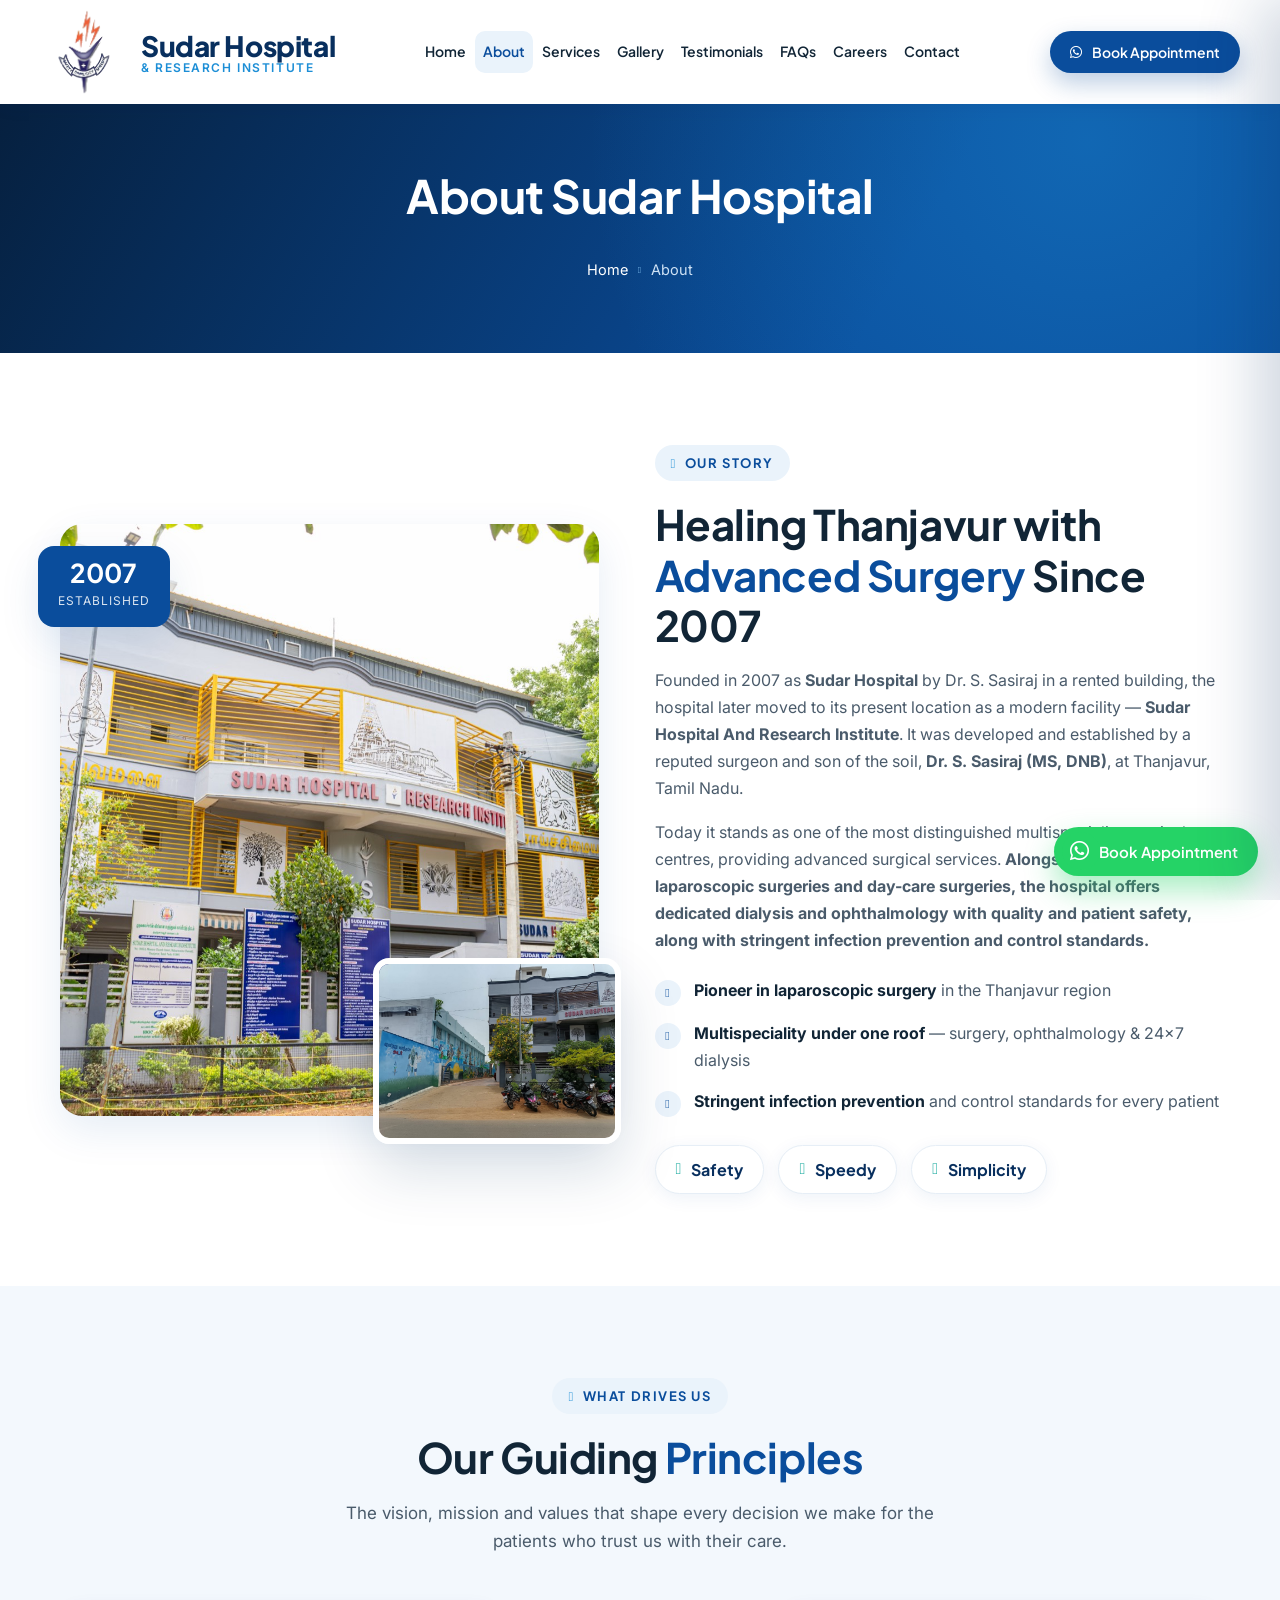
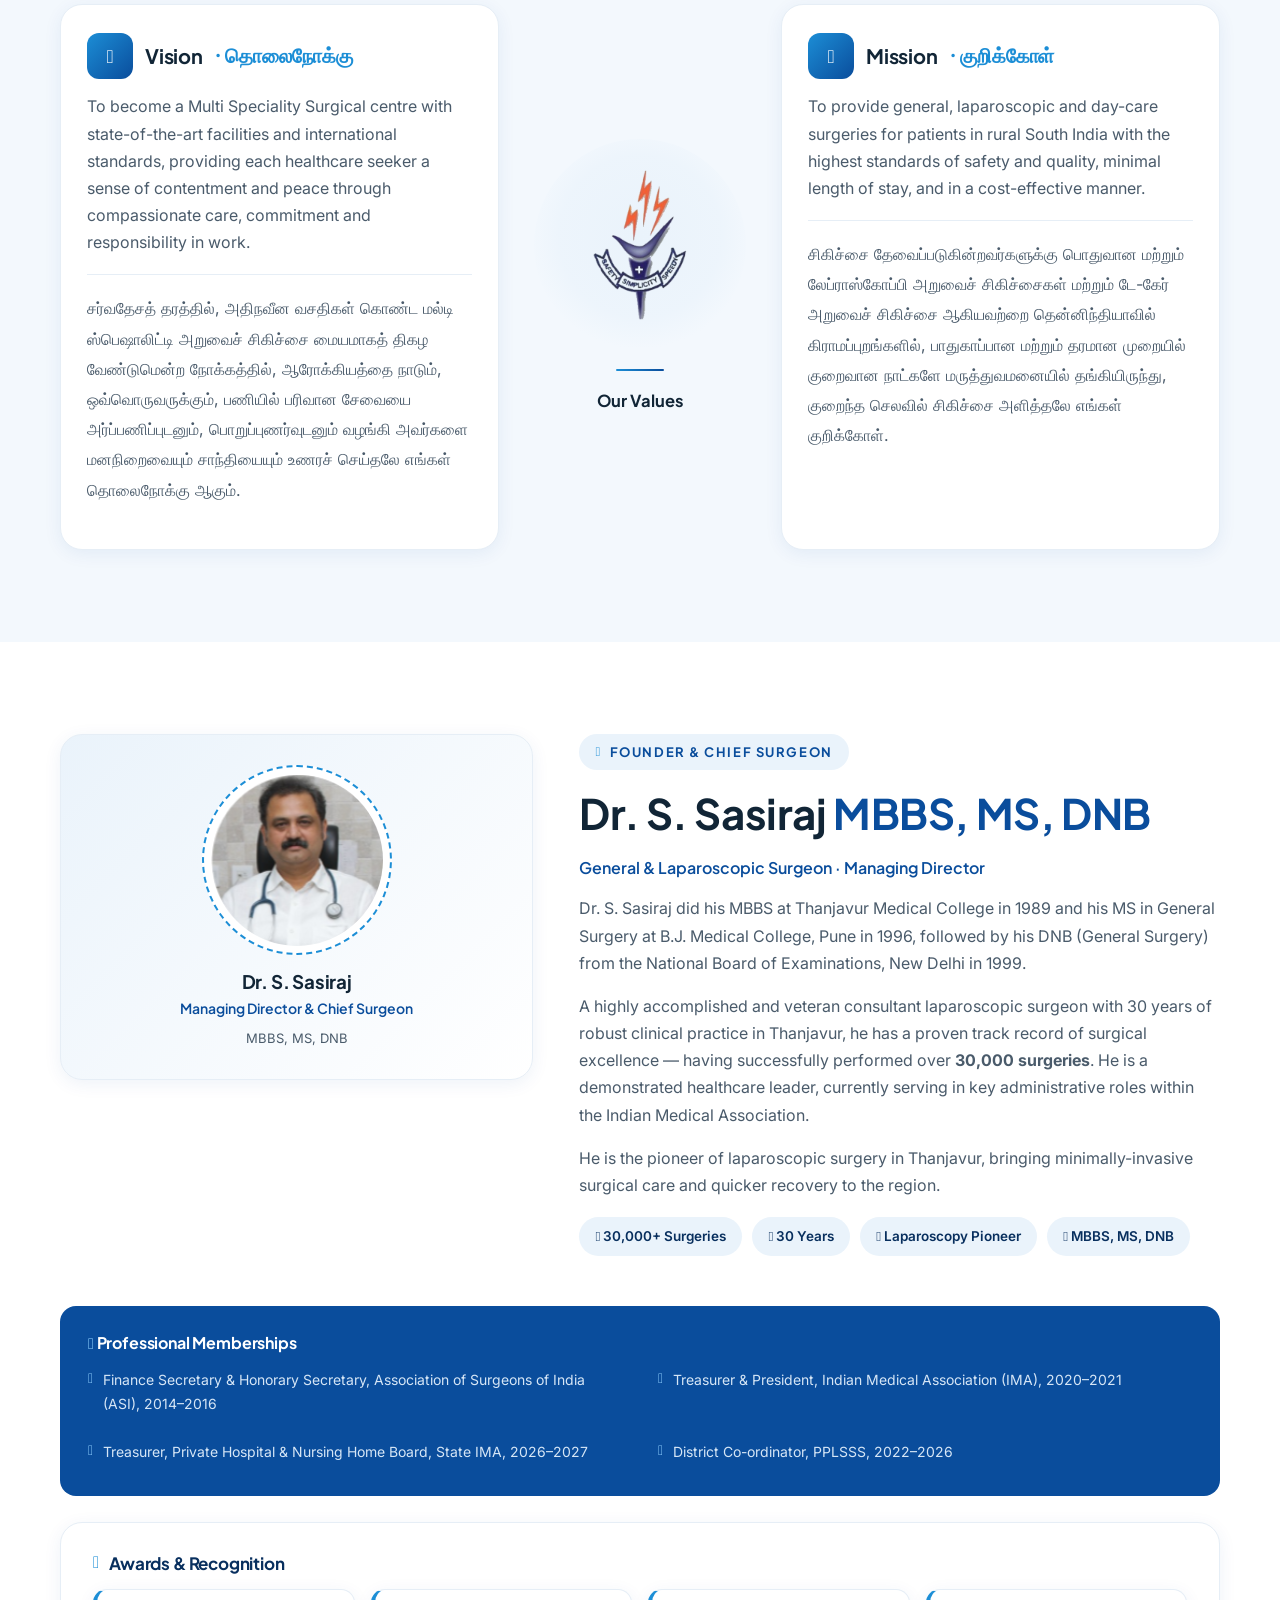
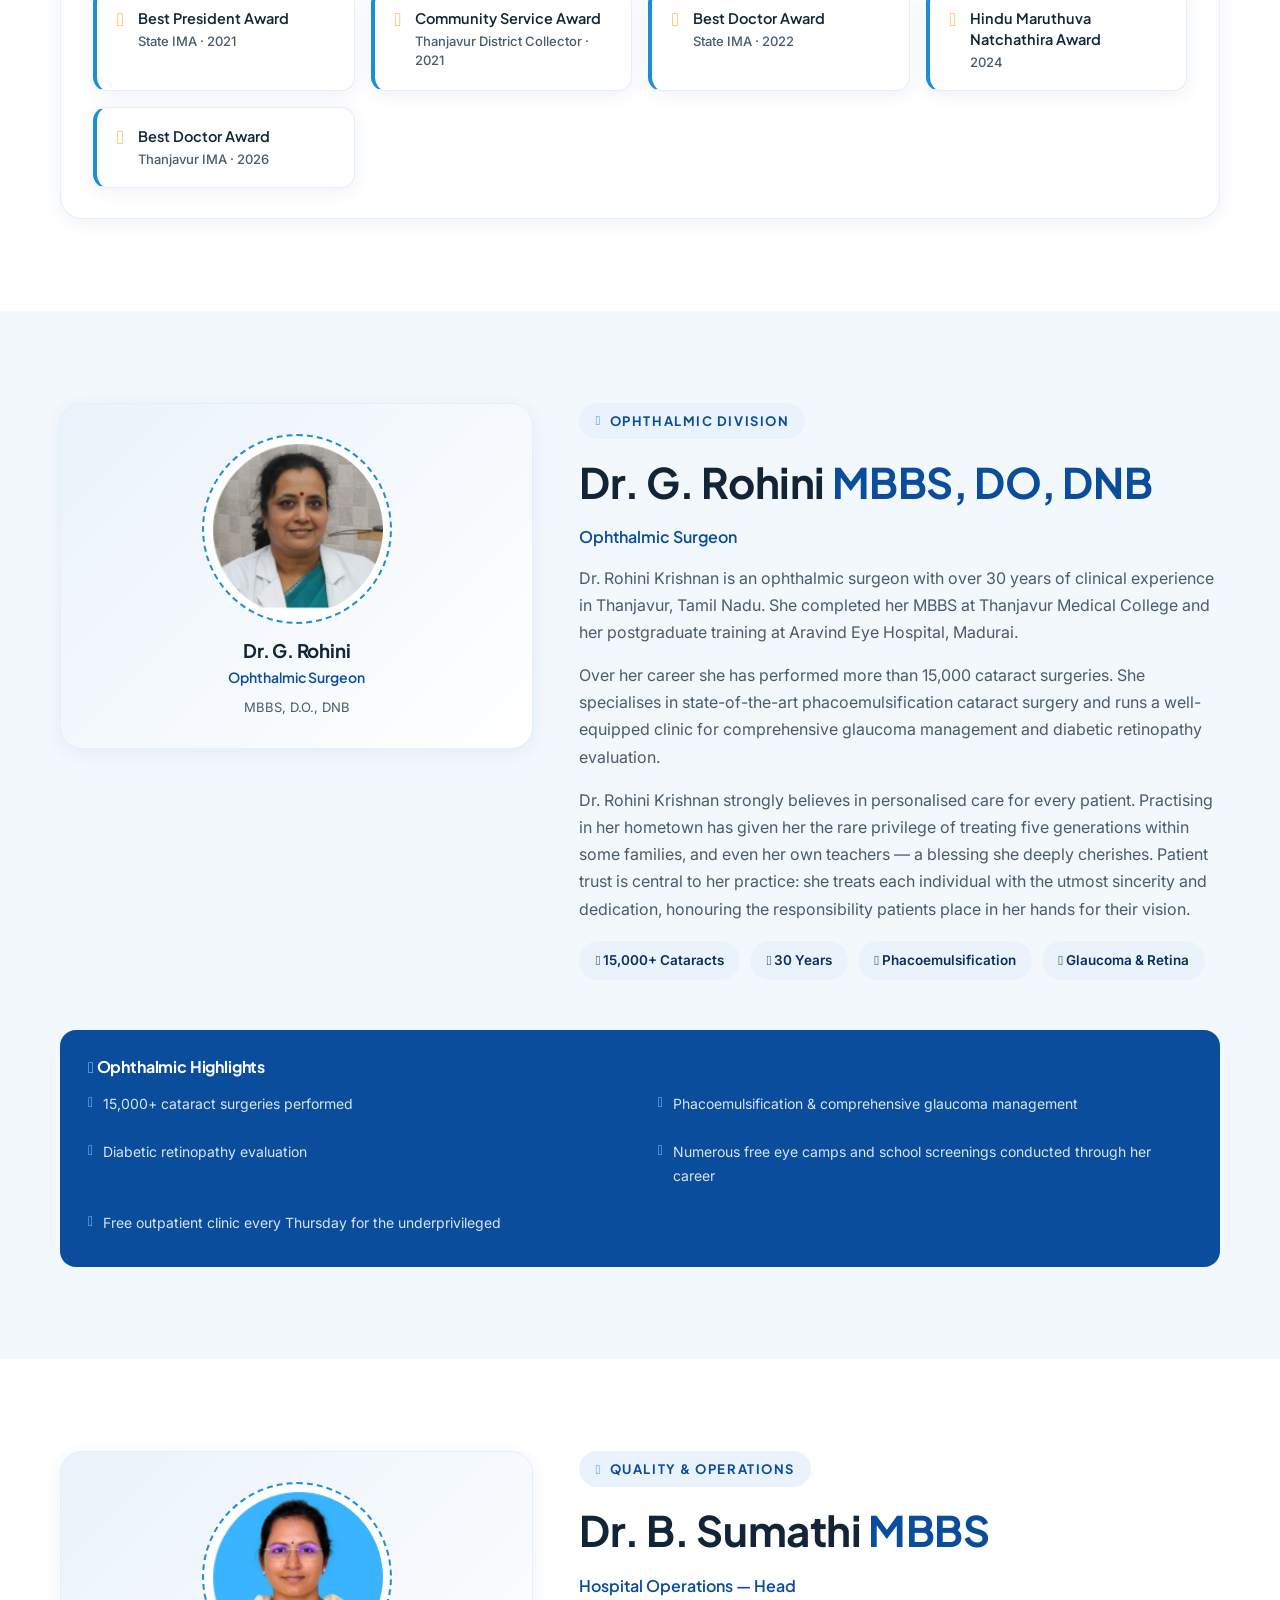
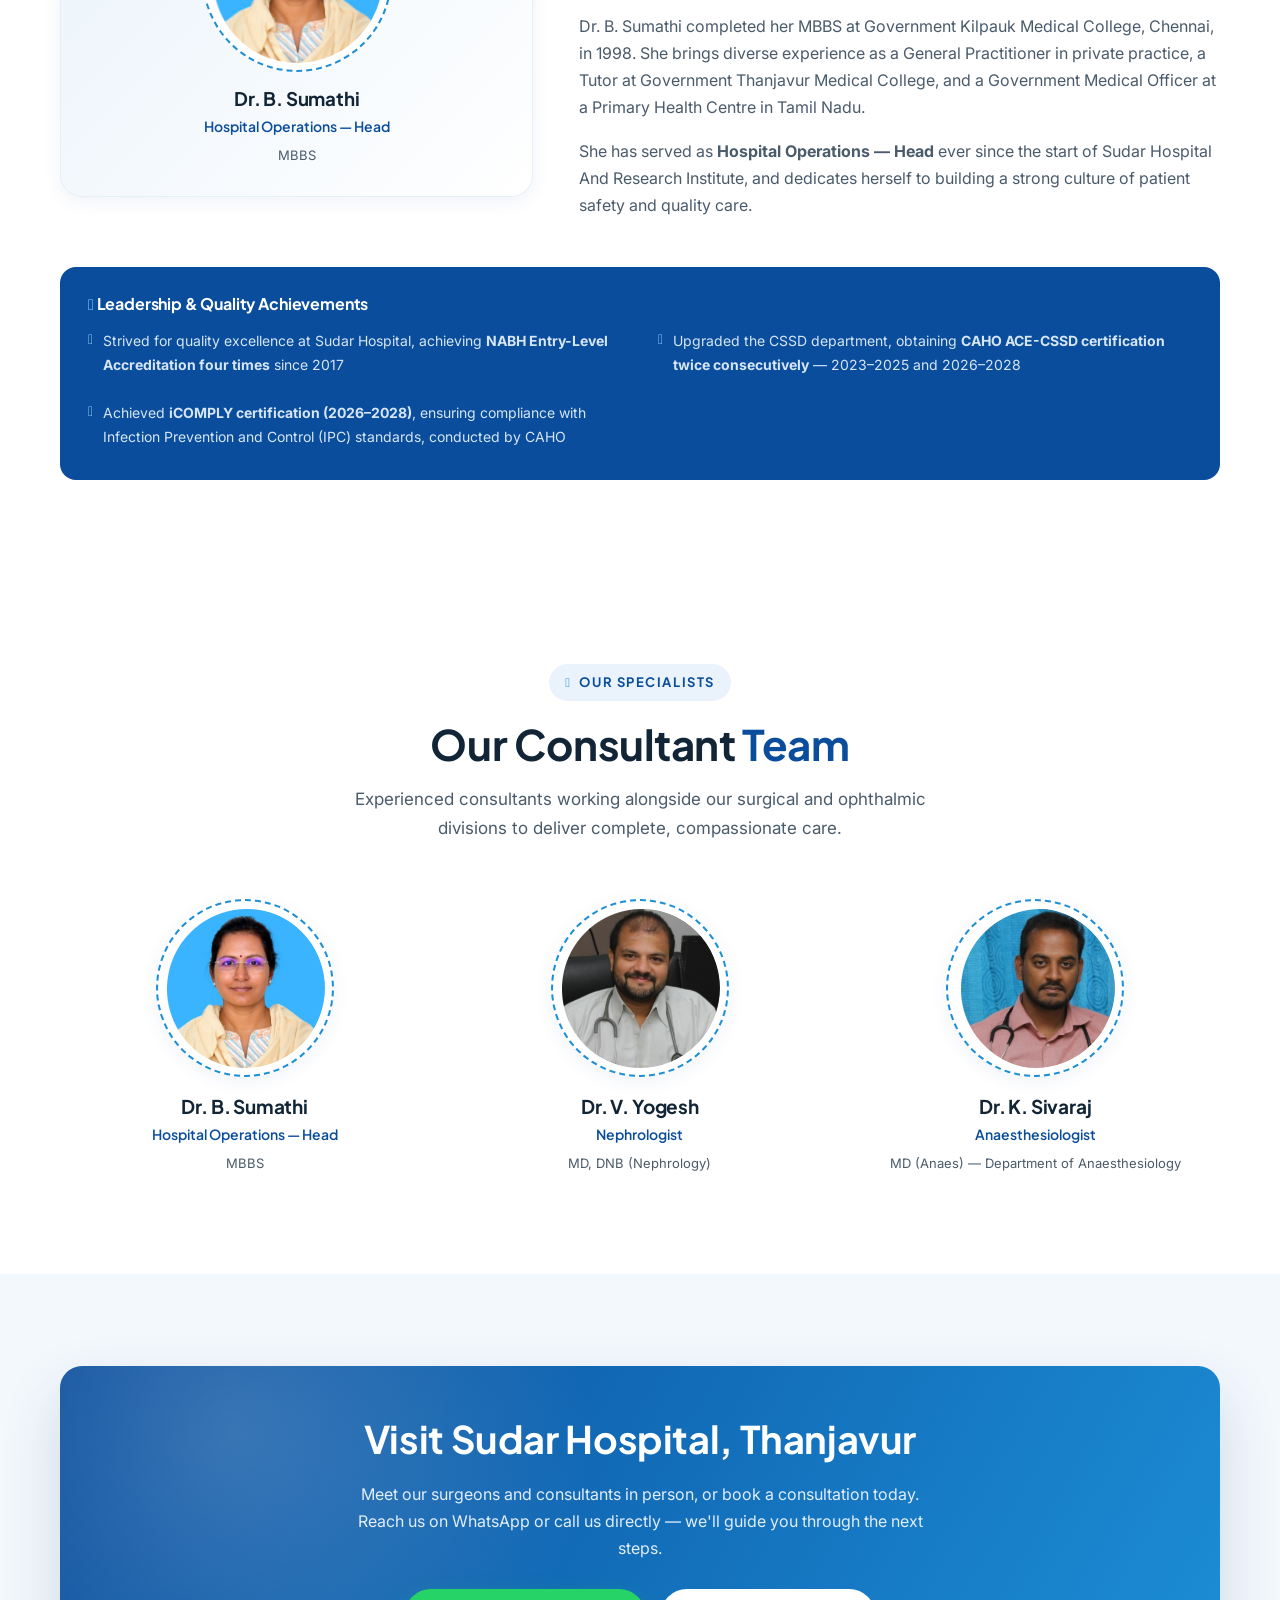
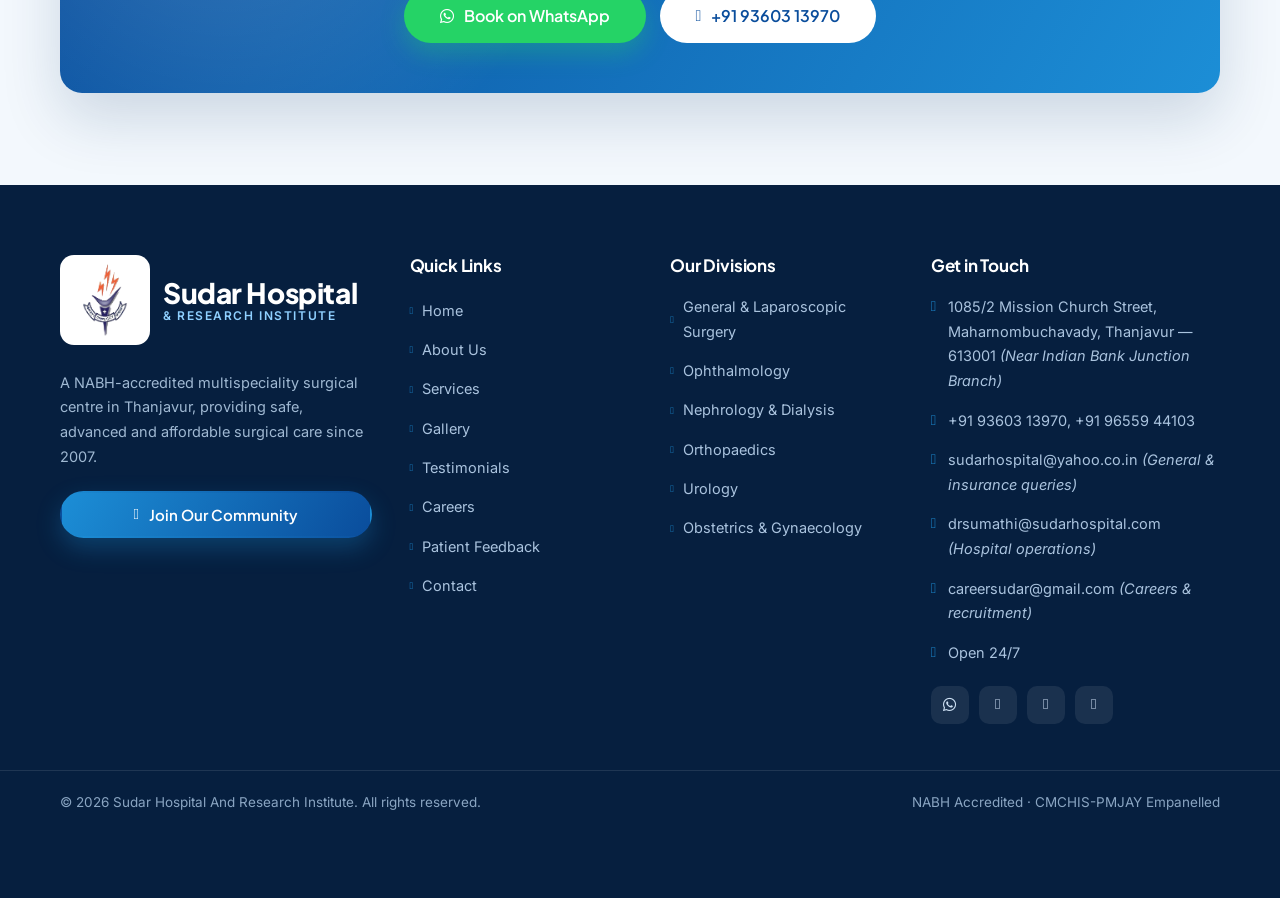
==== commit 4402de1a: "commit" ====
--- a/about.html
+++ b/about.html
@@ -185,7 +185,6 @@
         <div class="sd-pc-card" data-aos="fade-up">
           <h3><span class="sd-pc-ic"><i class="fa-solid fa-lightbulb"></i></span> Vision <span class="sd-ta-label" lang="ta">· தொலைநோக்கு</span></h3>
           <p>To become a Multi Speciality Surgical centre with state-of-the-art facilities and international standards, providing each healthcare seeker a sense of contentment and peace through compassionate care, commitment and responsibility in work.</p>
-          <div class="sd-pc-lang">தமிழ்</div>
           <p lang="ta" style="line-height:1.85;">சர்வதேசத் தரத்தில், அதிநவீன வசதிகள் கொண்ட மல்டி ஸ்பெஷாலிட்டி அறுவைச் சிகிச்சை மையமாகத் திகழ வேண்டுமென்ற நோக்கத்தில், ஆரோக்கியத்தை நாடும், ஒவ்வொருவருக்கும், பணியில் பரிவான சேவையை அர்ப்பணிப்புடனும், பொறுப்புணர்வுடனும் வழங்கி அவர்களை மனநிறைவையும் சாந்தியையும் உணரச் செய்தலே எங்கள் தொலைநோக்கு ஆகும்.</p>
         </div>
 
@@ -197,7 +196,6 @@
         <div class="sd-pc-card" data-aos="fade-up" data-aos-delay="100">
           <h3><span class="sd-pc-ic"><i class="fa-solid fa-bullseye"></i></span> Mission <span class="sd-ta-label" lang="ta">· குறிக்கோள்</span></h3>
           <p>To provide general, laparoscopic and day-care surgeries for patients in rural South India with the highest standards of safety and quality, minimal length of stay, and in a cost-effective manner.</p>
-          <div class="sd-pc-lang">தமிழ்</div>
           <p lang="ta" style="line-height:1.85;">சிகிச்சை தேவைப்படுகின்றவர்களுக்கு பொதுவான மற்றும் லேப்ராஸ்கோப்பி அறுவைச் சிகிச்சைகள் மற்றும் டே-கேர் அறுவைச் சிகிச்சை ஆகியவற்றை தென்னிந்தியாவில் கிராமப்புறங்களில், பாதுகாப்பான மற்றும் தரமான முறையில் குறைவான நாட்களே மருத்துவமனையில் தங்கியிருந்து, குறைந்த செலவில் சிகிச்சை அளித்தலே எங்கள் குறிக்கோள்.</p>
         </div>
       </div>
--- a/assets/css/sudar.css
+++ b/assets/css/sudar.css
@@ -450,6 +450,8 @@
 .sd-pc-ic { flex: 0 0 auto; width: 46px; height: 46px; border-radius: 12px; background: linear-gradient(135deg, var(--c-accent), var(--c-primary)); color: #fff; display: grid; place-items: center; font-size: 19px; }
 .sd-pc-lang { font-family: var(--ff-head); font-weight: 700; font-size: 12.5px; letter-spacing: .1em; text-transform: uppercase; color: var(--c-primary); background: var(--c-accent-soft); display: inline-block; padding: 4px 13px; border-radius: 20px; margin: 16px 0 10px; }
 .sd-pc-card .sd-feat-list { margin: 0; }
+/* the Tamil paragraph used to sit under a "தமிழ்" pill; keep the same breathing room without it */
+.sd-pc-card p[lang="ta"] { margin-top: 18px; padding-top: 18px; border-top: 1px solid var(--c-line); }
 .sd-pc-ta span { line-height: 1.7; }
 .sd-pc-promo { display: flex; align-items: center; gap: 26px; flex-wrap: wrap; background: linear-gradient(120deg, var(--c-accent-soft), #fff); border: 1px solid var(--c-line); border-radius: var(--radius-lg); padding: 30px 32px; box-shadow: var(--shadow-sm); }
 .sd-pc-promo__ic { flex: 0 0 auto; width: 64px; height: 64px; border-radius: 16px; background: linear-gradient(135deg, var(--c-accent), var(--c-primary)); color: #fff; display: grid; place-items: center; font-size: 26px; box-shadow: var(--shadow-md); }
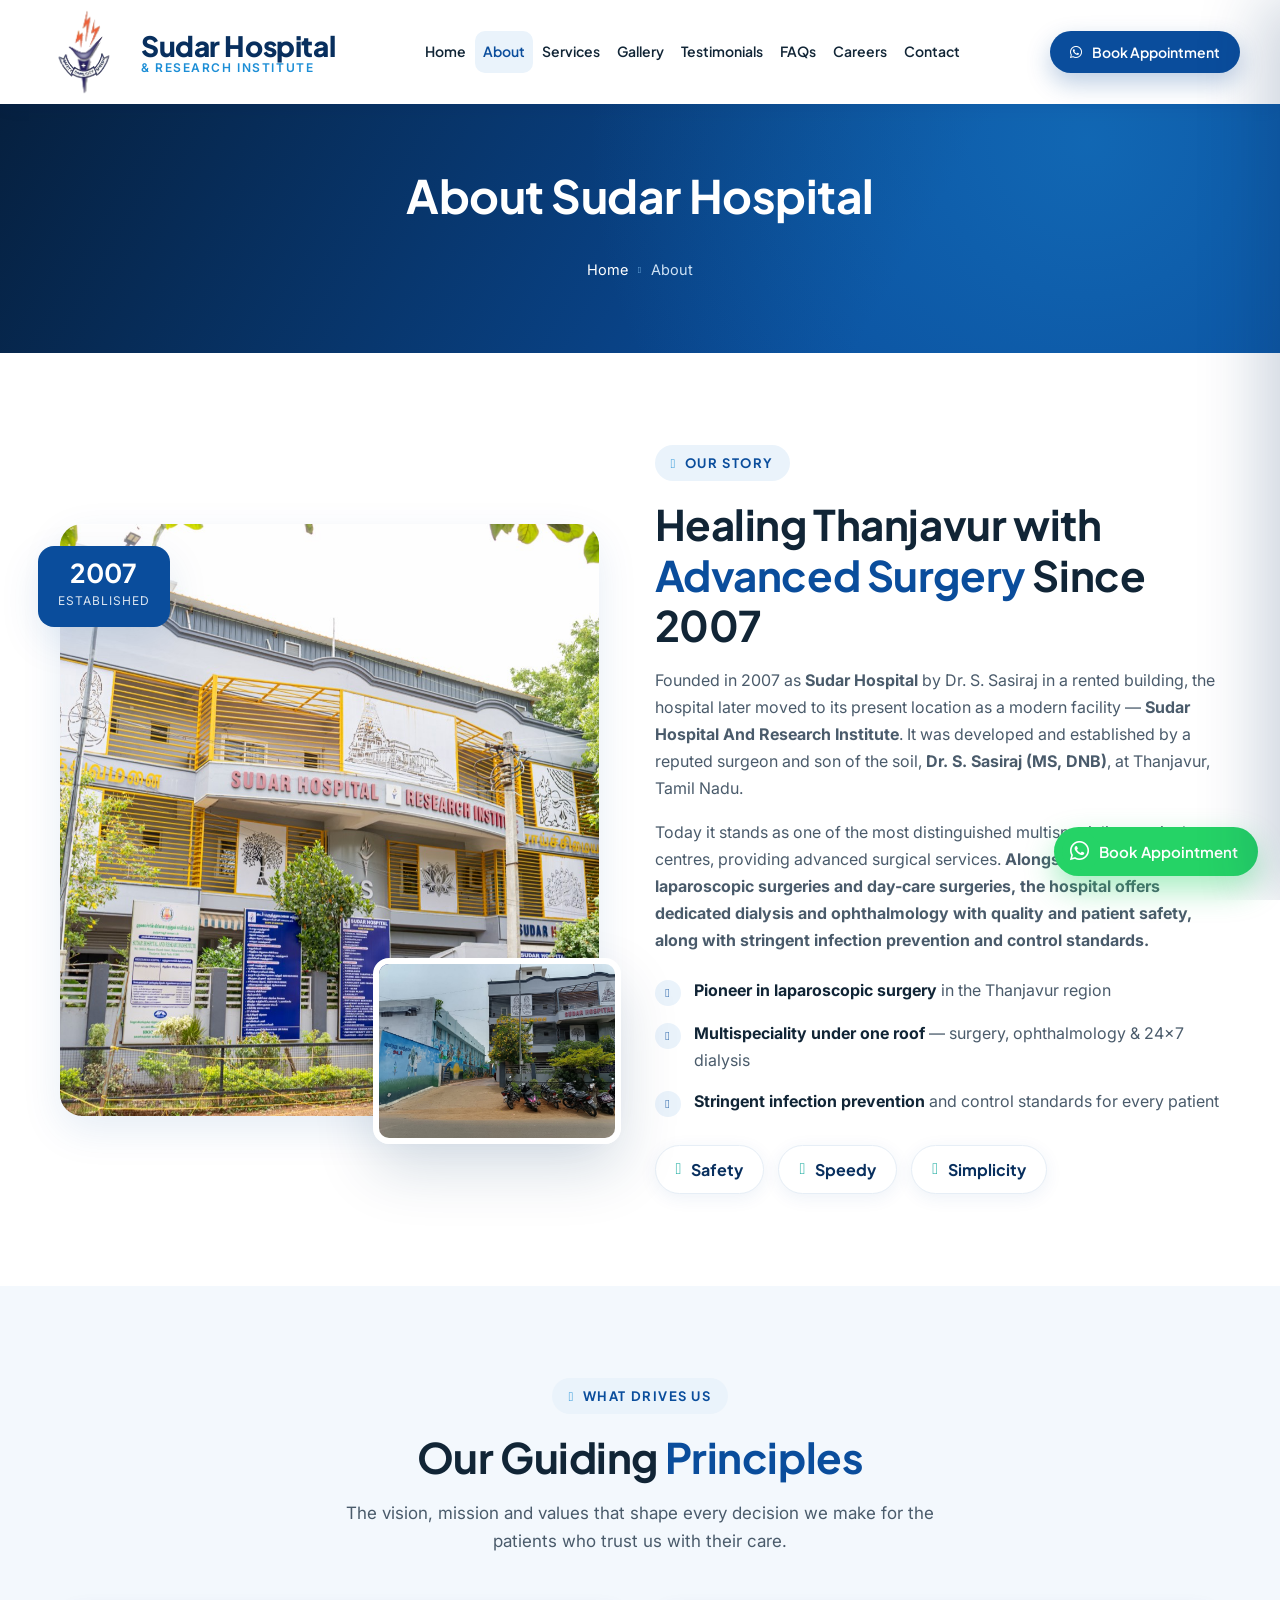
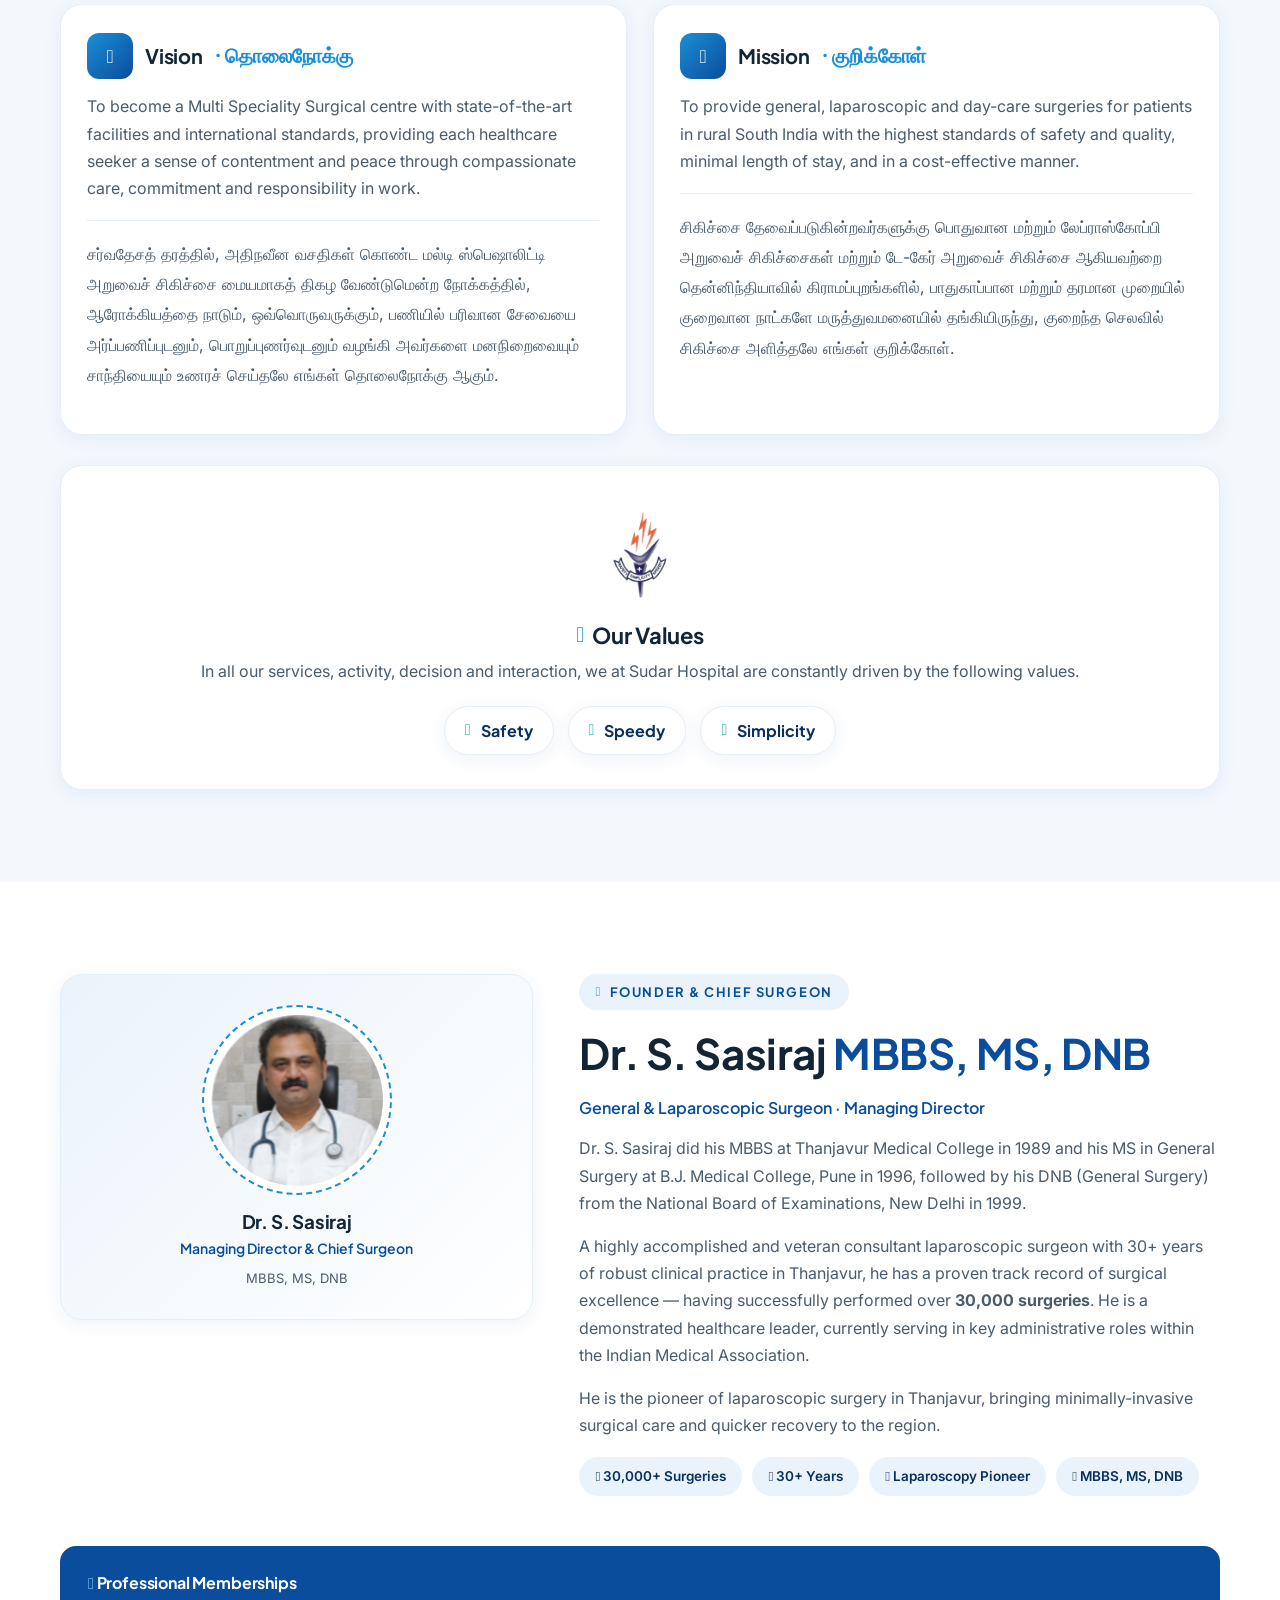
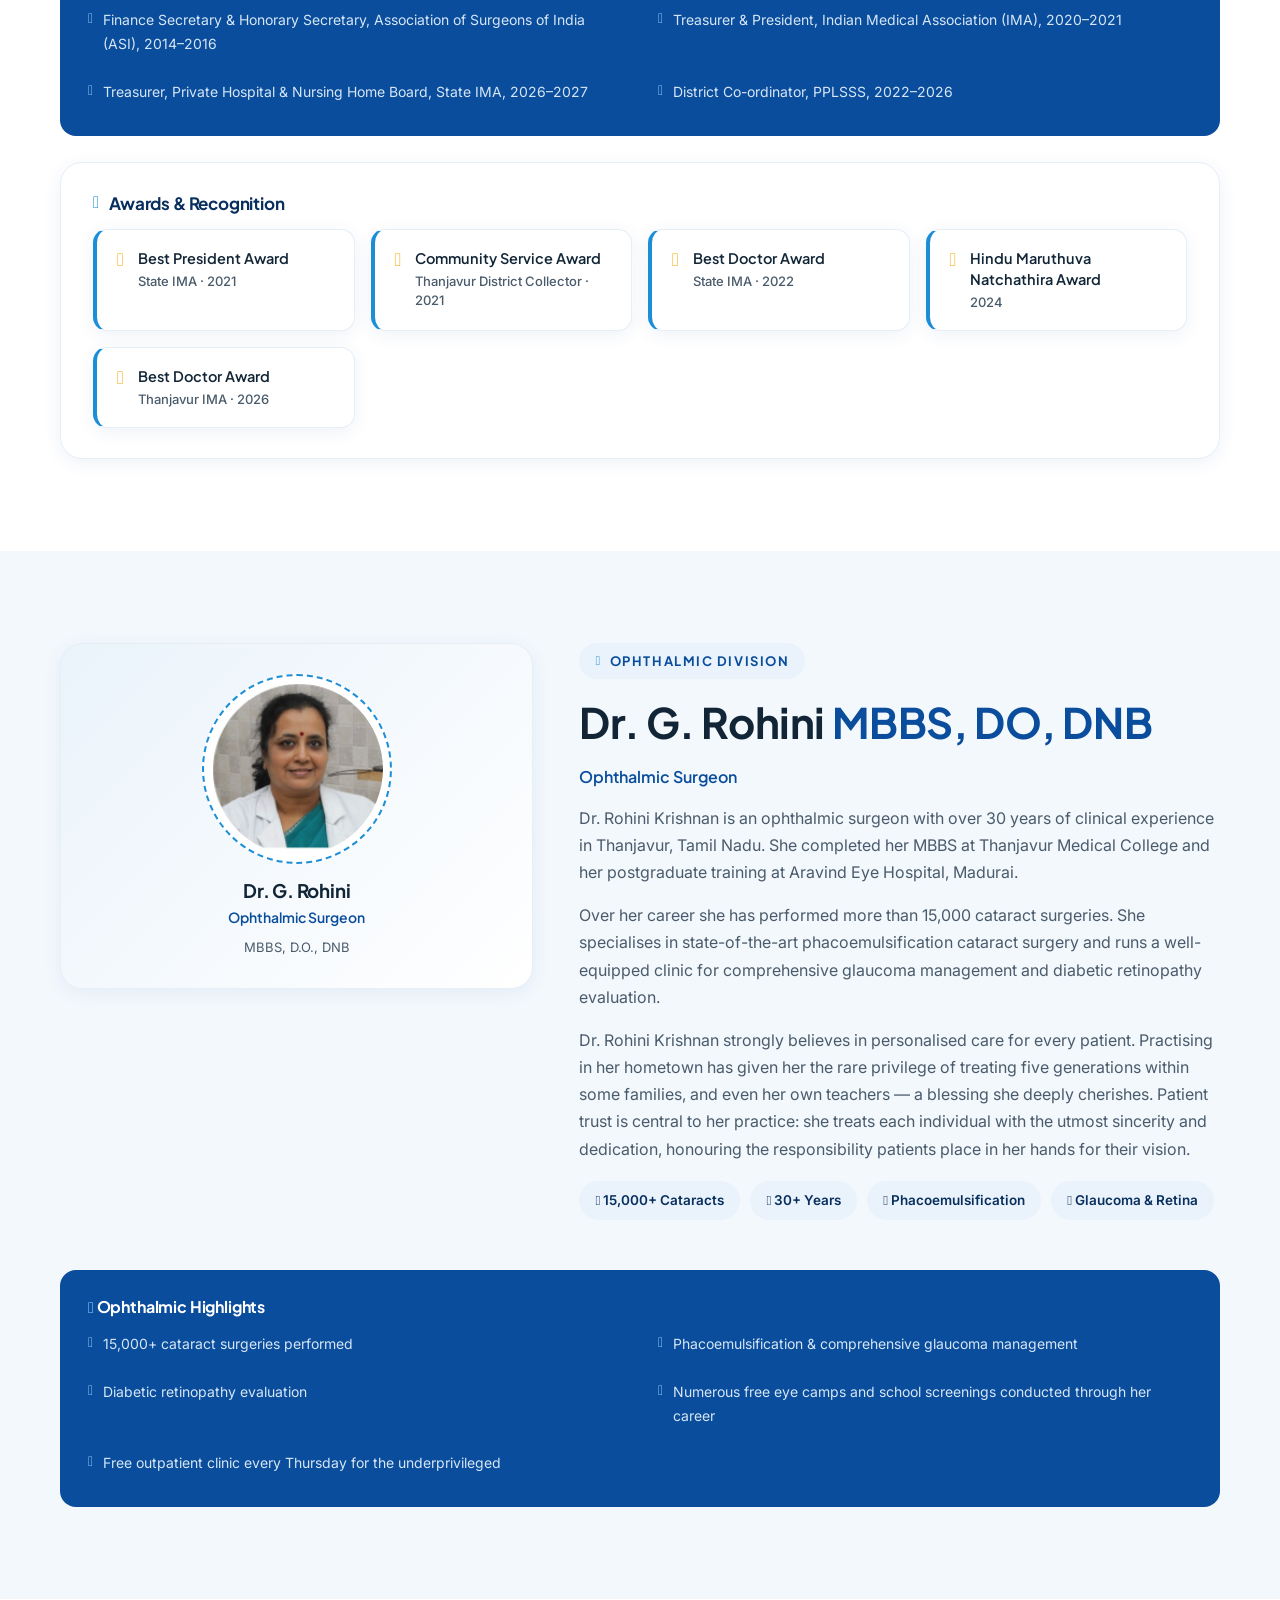
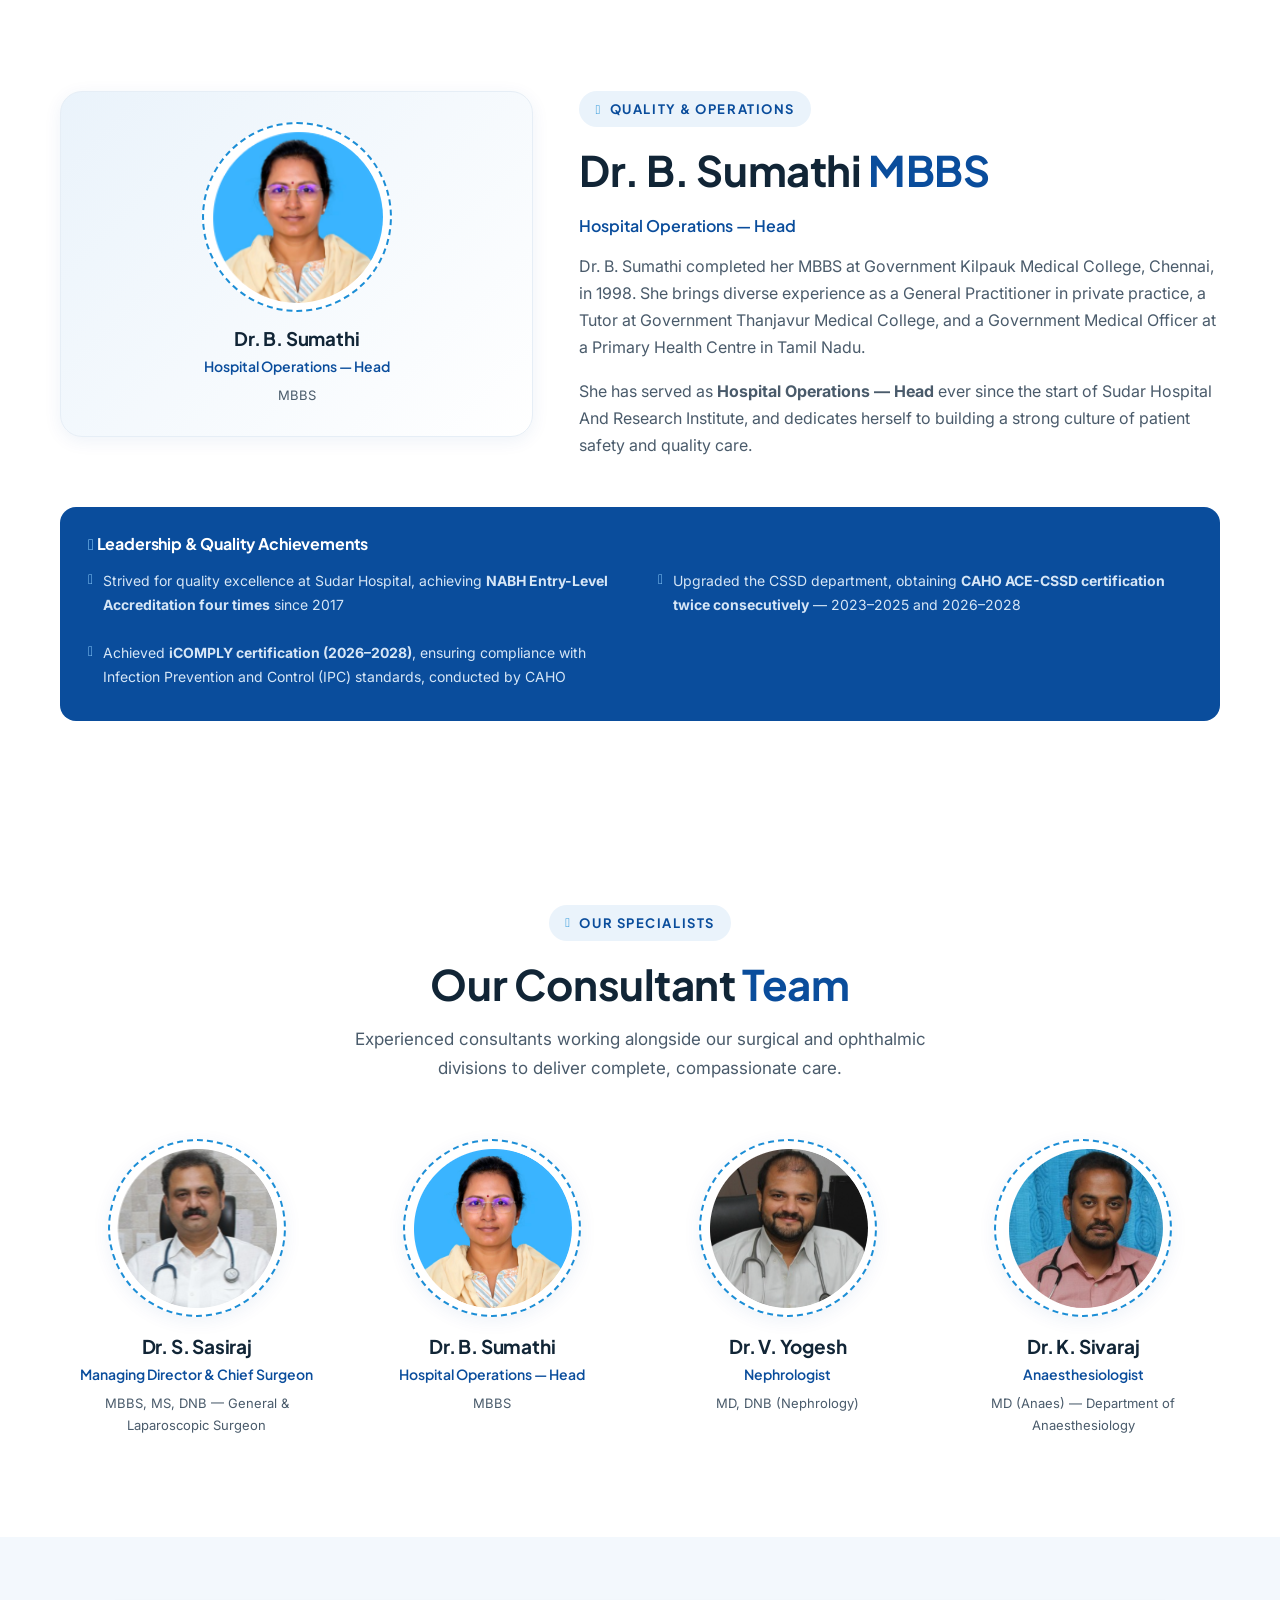
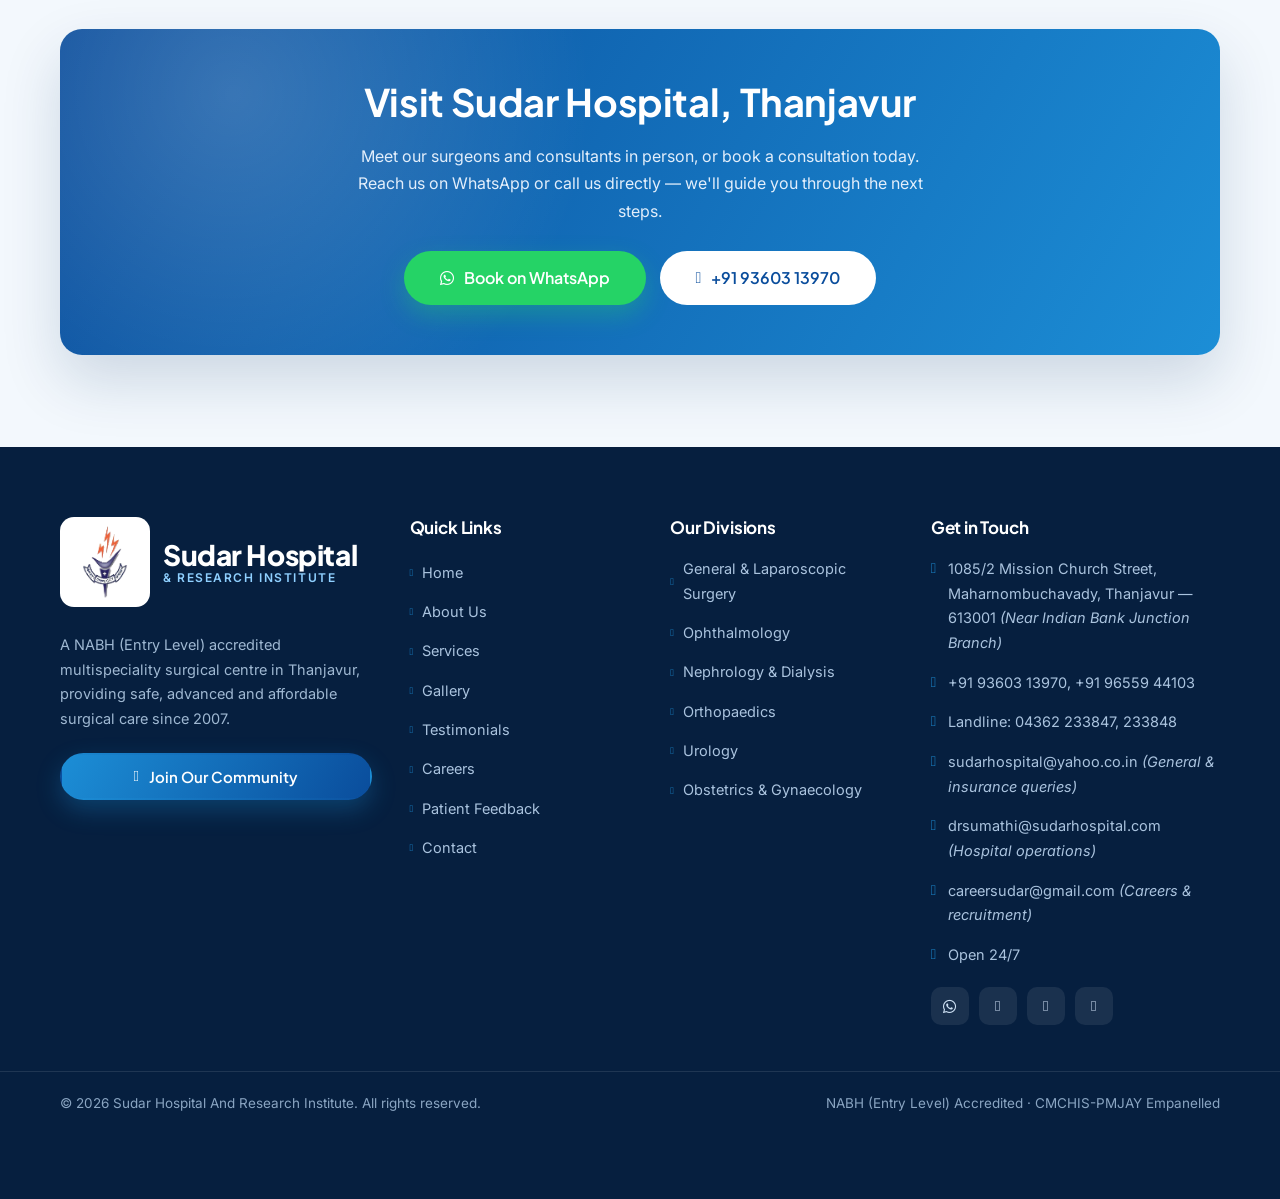
==== commit 1a279339: "commit" ====
--- a/about.html
+++ b/about.html
@@ -7,9 +7,9 @@
   <title>About Us | Sudar Hospital &amp; Research Institute — Thanjavur</title>
   <meta name="description"
     content="About Sudar Hospital &amp; Research Institute, Thanjavur — founded in 2007 by Dr. S. Sasiraj (MS, DNB), pioneer of laparoscopic surgery in the region. Our story, vision, mission, values and specialist team. Call/WhatsApp +91 93603 13970.">
-  <meta name="keywords" content="Sudar Hospital, Thanjavur hospital, laparoscopic surgery Thanjavur, multispeciality hospital, dialysis centre, cataract surgery, Dr S Sasiraj, NABH accredited">
+  <meta name="keywords" content="Sudar Hospital, Thanjavur hospital, laparoscopic surgery Thanjavur, multispeciality hospital, dialysis centre, cataract surgery, Dr S Sasiraj, NABH (Entry Level) accredited">
   <meta property="og:title" content="Sudar Hospital &amp; Research Institute — Thanjavur">
-  <meta property="og:description" content="NABH-accredited multispeciality surgical centre. 30,000+ surgeries. General &amp; laparoscopic surgery, ophthalmology, 24×7 dialysis.">
+  <meta property="og:description" content="NABH (Entry Level) accredited multispeciality surgical centre. 30,000+ surgeries. General &amp; laparoscopic surgery, ophthalmology, 24×7 dialysis.">
   <meta property="og:type" content="website">
   <meta name="theme-color" content="#0a4d9c">
 
@@ -35,7 +35,7 @@
     "@context": "https://schema.org",
     "@type": "Hospital",
     "name": "Sudar Hospital And Research Institute",
-    "description": "NABH-accredited multispeciality surgical centre in Thanjavur offering general & laparoscopic surgery, ophthalmology, dialysis and more.",
+    "description": "NABH (Entry Level) accredited multispeciality surgical centre in Thanjavur offering general & laparoscopic surgery, ophthalmology, dialysis and more.",
     "image": "assets/img/sudar/photos/front-photo.jpg",
     "url": "https://sudarhospital.com",
     "telephone": "+919360313970",
@@ -187,20 +187,13 @@
           <p>To become a Multi Speciality Surgical centre with state-of-the-art facilities and international standards, providing each healthcare seeker a sense of contentment and peace through compassionate care, commitment and responsibility in work.</p>
           <p lang="ta" style="line-height:1.85;">சர்வதேசத் தரத்தில், அதிநவீன வசதிகள் கொண்ட மல்டி ஸ்பெஷாலிட்டி அறுவைச் சிகிச்சை மையமாகத் திகழ வேண்டுமென்ற நோக்கத்தில், ஆரோக்கியத்தை நாடும், ஒவ்வொருவருக்கும், பணியில் பரிவான சேவையை அர்ப்பணிப்புடனும், பொறுப்புணர்வுடனும் வழங்கி அவர்களை மனநிறைவையும் சாந்தியையும் உணரச் செய்தலே எங்கள் தொலைநோக்கு ஆகும்.</p>
         </div>
-
-        <div class="sd-principles__mark" data-aos="zoom-in" data-aos-delay="60">
-          <img src="assets/img/sudar/logo/sudar-logo-lg.png" alt="Sudar Hospital &amp; Research Institute logo"
-            width="200" height="200" loading="lazy" decoding="async">
-          <span>Our Values</span>
-        </div>
         <div class="sd-pc-card" data-aos="fade-up" data-aos-delay="100">
           <h3><span class="sd-pc-ic"><i class="fa-solid fa-bullseye"></i></span> Mission <span class="sd-ta-label" lang="ta">· குறிக்கோள்</span></h3>
           <p>To provide general, laparoscopic and day-care surgeries for patients in rural South India with the highest standards of safety and quality, minimal length of stay, and in a cost-effective manner.</p>
           <p lang="ta" style="line-height:1.85;">சிகிச்சை தேவைப்படுகின்றவர்களுக்கு பொதுவான மற்றும் லேப்ராஸ்கோப்பி அறுவைச் சிகிச்சைகள் மற்றும் டே-கேர் அறுவைச் சிகிச்சை ஆகியவற்றை தென்னிந்தியாவில் கிராமப்புறங்களில், பாதுகாப்பான மற்றும் தரமான முறையில் குறைவான நாட்களே மருத்துவமனையில் தங்கியிருந்து, குறைந்த செலவில் சிகிச்சை அளித்தலே எங்கள் குறிக்கோள்.</p>
         </div>
       </div>
-      <!-- Mobile-only Our Values card (client req.). Once .sd-principles stacks the desktop
-           crest is hidden; this fuller block takes its place beneath the two cards. -->
+      <!-- Our Values card (client req.), shown on all screen sizes beneath Vision | Mission. -->
       <div class="sd-values-card" data-aos="fade-up">
         <img src="assets/img/sudar/logo/sudar-logo-lg.png" alt="" width="96" height="96" loading="lazy" decoding="async">
         <h3><i class="fa-solid fa-shield-heart"></i> Our Values</h3>
@@ -231,11 +224,11 @@
           <h2 class="sd-title">Dr. S. Sasiraj <span class="hl">MBBS, MS, DNB</span></h2>
           <div class="sd-doc__role" style="font-size:16px; margin-bottom:14px;">General &amp; Laparoscopic Surgeon · Managing Director</div>
           <p>Dr. S. Sasiraj did his MBBS at Thanjavur Medical College in 1989 and his MS in General Surgery at B.J. Medical College, Pune in 1996, followed by his DNB (General Surgery) from the National Board of Examinations, New Delhi in 1999.</p>
-          <p>A highly accomplished and veteran consultant laparoscopic surgeon with 30 years of robust clinical practice in Thanjavur, he has a proven track record of surgical excellence — having successfully performed over <strong>30,000 surgeries</strong>. He is a demonstrated healthcare leader, currently serving in key administrative roles within the Indian Medical Association.</p>
+          <p>A highly accomplished and veteran consultant laparoscopic surgeon with 30+ years of robust clinical practice in Thanjavur, he has a proven track record of surgical excellence — having successfully performed over <strong>30,000 surgeries</strong>. He is a demonstrated healthcare leader, currently serving in key administrative roles within the Indian Medical Association.</p>
           <p>He is the pioneer of laparoscopic surgery in Thanjavur, bringing minimally-invasive surgical care and quicker recovery to the region.</p>
           <div class="sd-chip-row">
             <span class="sd-chip"><i class="fa-solid fa-suitcase-medical"></i> 30,000+ Surgeries</span>
-            <span class="sd-chip"><i class="fa-solid fa-briefcase-medical"></i> 30 Years</span>
+            <span class="sd-chip"><i class="fa-solid fa-briefcase-medical"></i> 30+ Years</span>
             <span class="sd-chip"><i class="fa-solid fa-award"></i> Laparoscopy Pioneer</span>
             <span class="sd-chip"><i class="fa-solid fa-graduation-cap"></i> MBBS, MS, DNB</span>
           </div>
@@ -284,7 +277,7 @@
           <p>Dr. Rohini Krishnan strongly believes in personalised care for every patient. Practising in her hometown has given her the rare privilege of treating five generations within some families, and even her own teachers — a blessing she deeply cherishes. Patient trust is central to her practice: she treats each individual with the utmost sincerity and dedication, honouring the responsibility patients place in her hands for their vision.</p>
           <div class="sd-chip-row">
             <span class="sd-chip"><i class="fa-solid fa-eye"></i> 15,000+ Cataracts</span>
-            <span class="sd-chip"><i class="fa-solid fa-briefcase-medical"></i> 30 Years</span>
+            <span class="sd-chip"><i class="fa-solid fa-briefcase-medical"></i> 30+ Years</span>
             <span class="sd-chip"><i class="fa-solid fa-certificate"></i> Phacoemulsification</span>
             <span class="sd-chip"><i class="fa-solid fa-shield-heart"></i> Glaucoma &amp; Retina</span>
           </div>
@@ -342,20 +335,26 @@
         <h2 class="sd-title">Our Consultant <span class="hl">Team</span></h2>
         <p class="sd-lead sd-narrow">Experienced consultants working alongside our surgical and ophthalmic divisions to deliver complete, compassionate care.</p>
       </div>
-      <div class="sd-grid-3">
+      <div class="sd-grid-4">
         <article class="sd-docc" data-aos="fade-up">
+          <div class="sd-docc__img"><img src="assets/img/sudar/team/portraits/dr-sasiraj.png" alt="Dr. S. Sasiraj, Managing Director and Chief Surgeon" loading="lazy" decoding="async"></div>
+          <h3>Dr. S. Sasiraj</h3>
+          <div class="sd-docc__role">Managing Director &amp; Chief Surgeon</div>
+          <p class="sd-docc__qual">MBBS, MS, DNB — General &amp; Laparoscopic Surgeon</p>
+        </article>
+        <article class="sd-docc" data-aos="fade-up" data-aos-delay="80">
           <div class="sd-docc__img"><img src="assets/img/sudar/team/portraits/dr-sumathi.png" alt="Dr. B. Sumathi, Hospital Operations Head" loading="lazy" decoding="async"></div>
           <h3>Dr. B. Sumathi</h3>
           <div class="sd-docc__role">Hospital Operations — Head</div>
           <p class="sd-docc__qual">MBBS</p>
         </article>
-        <article class="sd-docc" data-aos="fade-up" data-aos-delay="80">
+        <article class="sd-docc" data-aos="fade-up" data-aos-delay="160">
           <div class="sd-docc__img"><img src="assets/img/sudar/team/portraits/dr-yogesh.png" alt="Dr. V. Yogesh, Nephrologist" loading="lazy" decoding="async"></div>
           <h3>Dr. V. Yogesh</h3>
           <div class="sd-docc__role">Nephrologist</div>
           <p class="sd-docc__qual">MD, DNB (Nephrology)</p>
         </article>
-        <article class="sd-docc" data-aos="fade-up" data-aos-delay="160">
+        <article class="sd-docc" data-aos="fade-up" data-aos-delay="240">
           <div class="sd-docc__img"><img src="assets/img/sudar/team/portraits/dr-sivaraj.png" alt="Dr. K. Sivaraj, Anaesthesiologist" loading="lazy" decoding="async"></div>
           <h3>Dr. K. Sivaraj</h3>
           <div class="sd-docc__role">Anaesthesiologist</div>
@@ -388,7 +387,7 @@
             <img src="assets/img/sudar/logo/sudar-logo.png" alt="Sudar Hospital logo" class="sd-brand__mark">
             <span class="sd-brand__tx"><b>Sudar Hospital</b><span>&amp; Research Institute</span></span>
           </a>
-          <p>A NABH-accredited multispeciality surgical centre in Thanjavur, providing safe, advanced and affordable surgical care since 2007.</p>
+          <p>A NABH (Entry Level) accredited multispeciality surgical centre in Thanjavur, providing safe, advanced and affordable surgical care since 2007.</p>
           <div class="sd-footer__community">
             <a href="https://sudarhospital.com/checkout/e56c35ed-4a72-4bfb-80d2-089088dd106f" target="_blank" rel="noopener" class="sd-btn sd-btn--community"><i class="fa-solid fa-people-group"></i> Join Our Community</a>
           </div>
@@ -422,6 +421,7 @@
           <ul class="sd-footer__contact">
             <li><i class="fa-solid fa-location-dot"></i> <span>1085/2 Mission Church Street, Maharnombuchavady, Thanjavur — 613001 <em>(Near Indian Bank Junction Branch)</em></span></li>
             <li><i class="fa-solid fa-phone"></i> <span><a href="tel:+919360313970">+91 93603 13970</a>, <a href="tel:+919655944103">+91 96559 44103</a></span></li>
+            <li><i class="fa-solid fa-phone-volume"></i> <span>Landline: <a href="tel:+914362233847">04362 233847</a>, <a href="tel:+914362233848">233848</a></span></li>
             <li><i class="fa-solid fa-envelope"></i> <span><a href="mailto:sudarhospital@yahoo.co.in">sudarhospital@yahoo.co.in</a> <em>(General &amp; insurance queries)</em></span></li>
             <li><i class="fa-solid fa-envelope"></i> <span><a href="mailto:drsumathi@sudarhospital.com">drsumathi@sudarhospital.com</a> <em>(Hospital operations)</em></span></li>
             <li><i class="fa-solid fa-briefcase"></i> <span><a href="mailto:careersudar@gmail.com">careersudar@gmail.com</a> <em>(Careers &amp; recruitment)</em></span></li>
@@ -439,7 +439,7 @@
     <div class="sd-footer__bar">
       <div class="sd-container" style="display:flex; justify-content:space-between; gap:14px; flex-wrap:wrap; width:100%;">
         <span>© 2026 Sudar Hospital And Research Institute. All rights reserved.</span>
-        <span>NABH Accredited · CMCHIS-PMJAY Empanelled</span>
+        <span>NABH (Entry Level) Accredited · CMCHIS-PMJAY Empanelled</span>
       </div>
     </div>
   </footer>
--- a/assets/css/sudar.css
+++ b/assets/css/sudar.css
@@ -421,30 +421,19 @@
 /* ============================================================
    PATIENT CARE
    ============================================================ */
-/* Vision | emblem | Mission — the three things the section lead names, in one row.
-   The crest is the centrepiece, so it is vertically centred between the two cards. */
-.sd-principles { display: grid; grid-template-columns: 1fr auto 1fr; gap: 26px; align-items: stretch; }
-/* mobile-only Our Values card; shown in the 991px block once the grid stacks */
-.sd-values-card { display: none; }
-.sd-principles__mark {
-  align-self: center; width: 230px;
-  display: flex; flex-direction: column; align-items: center; gap: 18px; text-align: center;
-}
-.sd-principles__mark img {
-  width: 212px; height: 212px; object-fit: contain; padding: 10px;
-  /* a soft halo stops the mark reading as a cut-out floating between the cards */
-  background: radial-gradient(circle at 50% 46%, var(--c-accent-soft) 0%, rgba(232,242,251,.55) 52%, rgba(255,255,255,0) 72%);
-  border-radius: 50%;
-}
-.sd-principles__mark span {
-  position: relative; padding-top: 18px;
-  font-family: var(--ff-head); font-weight: 700; font-size: 16.5px; color: var(--c-ink);
-}
-.sd-principles__mark span::before {
-  content: ""; position: absolute; top: 0; left: 50%; transform: translateX(-50%);
-  width: 48px; height: 2px; border-radius: 2px;
-  background: linear-gradient(90deg, var(--c-accent), var(--c-primary));
-}
+/* Vision | Mission side by side; the Our Values card sits beneath them. */
+.sd-principles { display: grid; grid-template-columns: 1fr 1fr; gap: 26px; align-items: stretch; }
+/* Our Values: crest, statement and the three value pills, centred beneath Vision | Mission */
+.sd-values-card {
+  margin-top: 30px; text-align: center;
+  background: #fff; border: 1px solid var(--c-line); border-radius: var(--radius-lg);
+  padding: 34px 26px; box-shadow: var(--shadow-sm);
+}
+.sd-values-card img { display: block; width: 110px; height: 110px; object-fit: contain; margin: 0 auto 12px; }
+.sd-values-card h3 { display: inline-flex; align-items: center; gap: 8px; font-size: 22px; margin-bottom: 10px; }
+.sd-values-card h3 i { color: var(--c-accent); }
+.sd-values-card p { max-width: none; margin: 0 auto 20px; color: var(--c-body); }
+.sd-values-card .sd-values { justify-content: center; gap: 14px; }
 .sd-pc-card { background: #fff; border: 1px solid var(--c-line); border-radius: var(--radius-lg); padding: 28px 26px; box-shadow: var(--shadow-sm); height: 100%; }
 .sd-pc-card h3 { font-size: 20px; display: flex; align-items: center; flex-wrap: wrap; gap: 8px 12px; margin-bottom: 14px; }
 .sd-pc-ic { flex: 0 0 auto; width: 46px; height: 46px; border-radius: 12px; background: linear-gradient(135deg, var(--c-accent), var(--c-primary)); color: #fff; display: grid; place-items: center; font-size: 19px; }
@@ -769,45 +758,8 @@
 /* ---------- ≤991 — tablet ---------- */
 @media (max-width: 991px) {
   html { scroll-padding-top: 96px; }
-  /* stacked: the crest only works as a centrepiece between the two cards, so drop it */
   .sd-principles { grid-template-columns: 1fr; gap: 22px; }
-  .sd-principles__mark { display: none; }
-  .sd-values-card {
-    display: block; margin-top: 22px; text-align: center;
-    background: #fff; border: 1px solid var(--c-line); border-radius: var(--radius-lg);
-    padding: 30px 22px; box-shadow: var(--shadow-sm);
-  }
-  .sd-values-card img { display: block; width: 96px; height: 96px; object-fit: contain; margin: 0 auto 12px; }
-  .sd-values-card h3 { display: inline-flex; align-items: center; gap: 8px; font-size: 20px; margin-bottom: 10px; }
-  .sd-values-card h3 i { color: var(--c-accent); }
-  .sd-values-card p { max-width: 520px; margin: 0 auto 18px; color: var(--c-body); }
-  .sd-values-card .sd-values { justify-content: center; gap: 12px; }
-  .sd-section { padding: 64px 0; }
-  .sd-section--tight { padding: 52px 0; }
-
-  .sd-hero__grid { grid-template-columns: 1fr; gap: 30px; padding: 50px 0 70px; }
-  .sd-hero__mark { width: 340px; height: 340px; }
-  .sd-hero__visual { max-width: min(460px, 100%); margin: 0 auto; }
-  /* decorative badges hang outside the photo on desktop — tuck them back in
-     once the column is centred, or they push the layout wider than the screen */
-  .sd-hero__badge { left: 0; bottom: -16px; }
-  .sd-hero__badge2 { right: 0; top: -14px; }
-
-  .sd-about__grid, .sd-profile, .sd-contact__grid { grid-template-columns: 1fr; gap: 34px; }
-  .sd-about__media { max-width: min(460px, 100%); margin: 0 auto 34px; }
-  .sd-about__media .accent-img { right: 0; bottom: -22px; }
-  .sd-about__media .estab { left: 0; }
-
-  .sd-grid-3, .sd-grid-4, .sd-why__grid, .sd-accred { grid-template-columns: repeat(2, 1fr); }
-  .sd-grid-5 { grid-template-columns: repeat(3, 1fr); }
-  .sd-insurance { grid-template-columns: repeat(3, 1fr); }
-  .sd-stats__grid { grid-template-columns: repeat(2, 1fr); gap: 28px 12px; }
-  .sd-stat:nth-child(2)::after { display: none; }
-  .sd-gallery { grid-template-columns: repeat(2, 1fr); }
-  .sd-topbar__info { gap: 16px; }
-  .sd-list-cols { grid-template-columns: repeat(2, 1fr); }
-}
-
+  
 /* ---------- ≤900 ---------- */
 @media (max-width: 900px) {
   .sd-graph { grid-template-columns: 1fr; gap: 30px; }
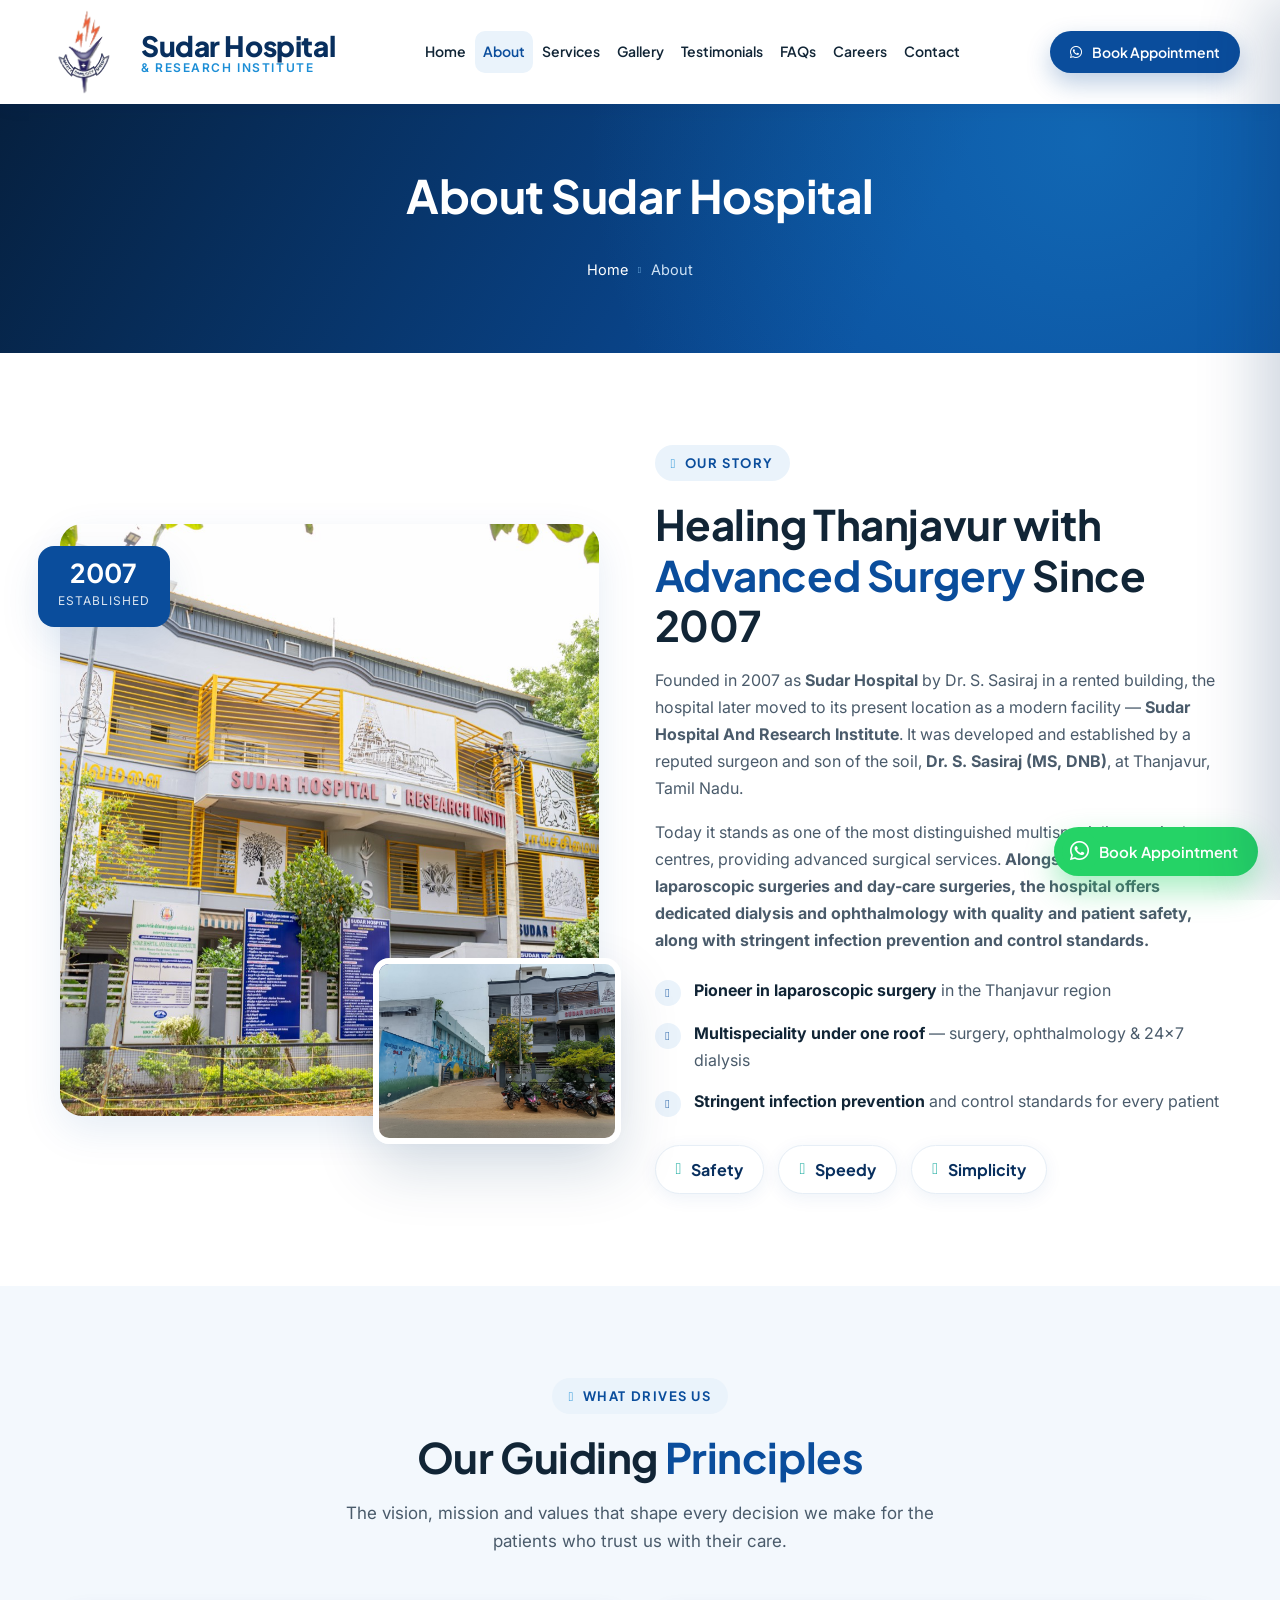
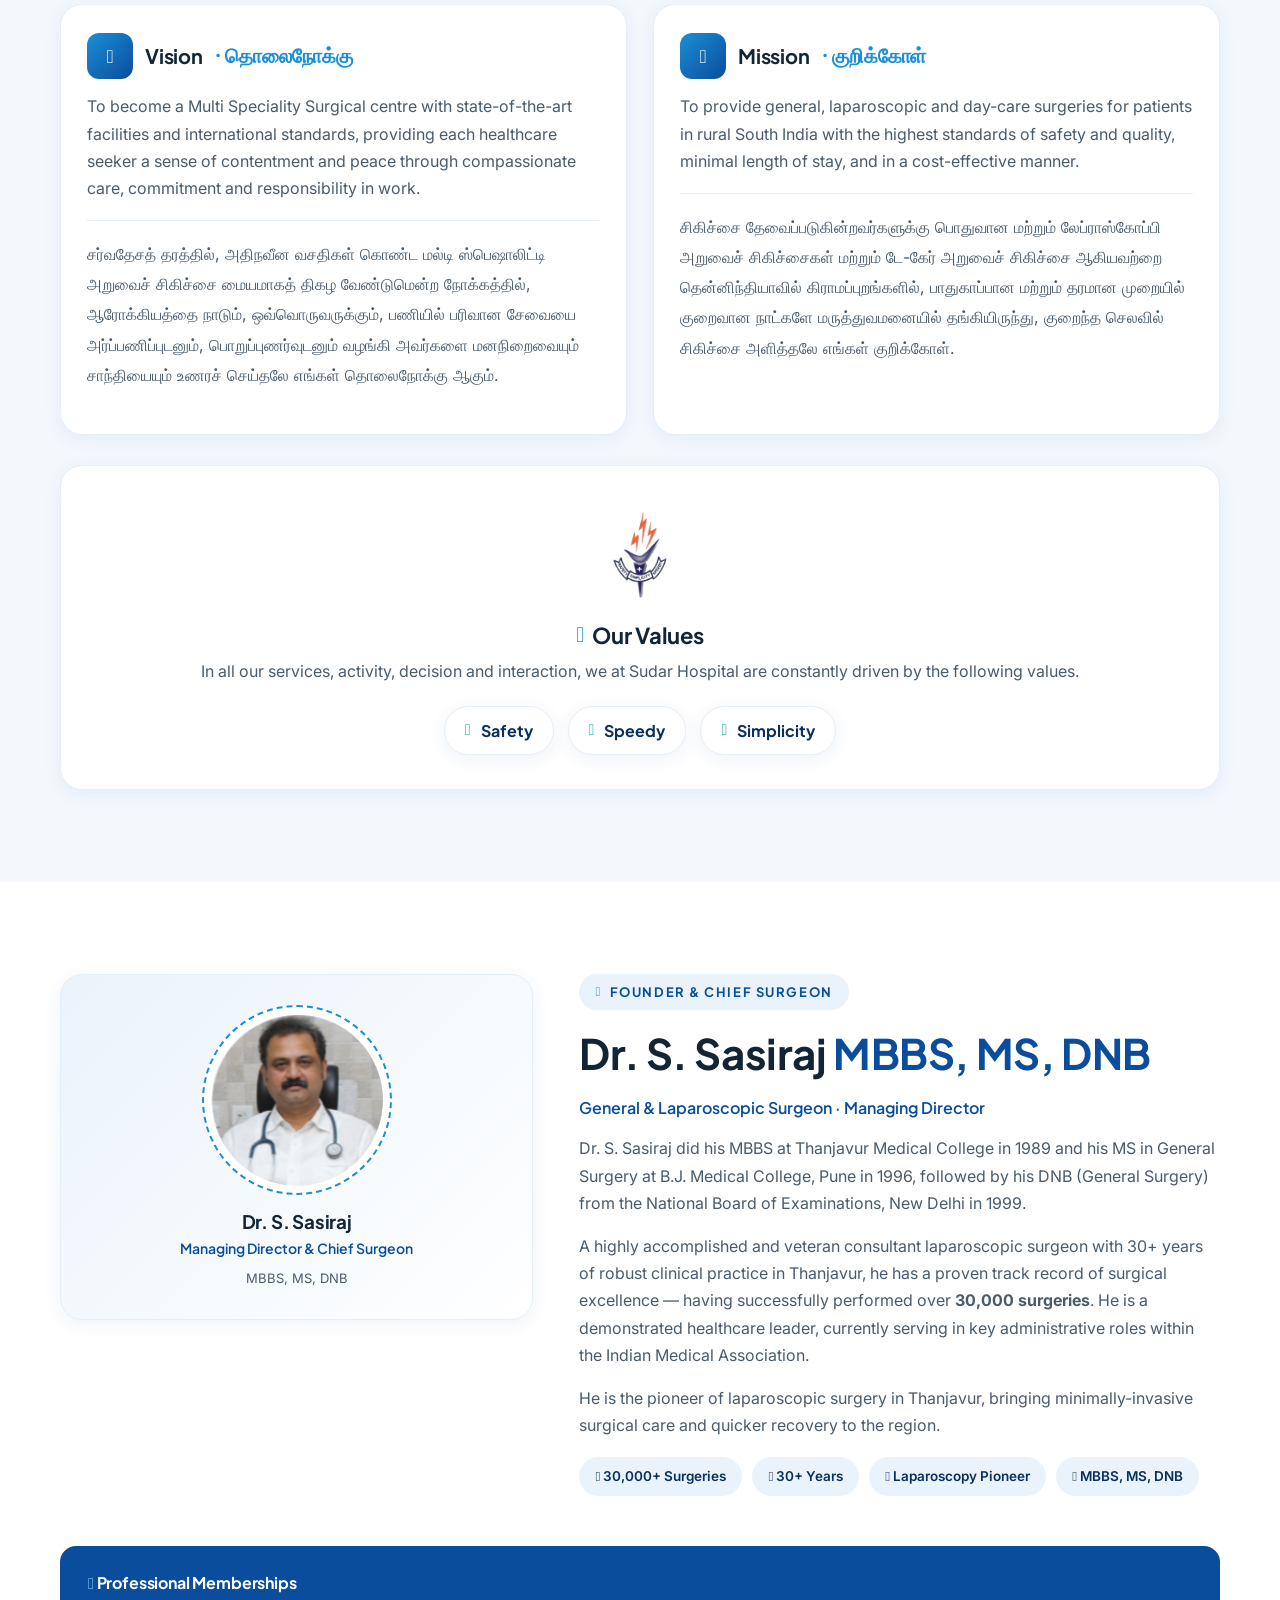
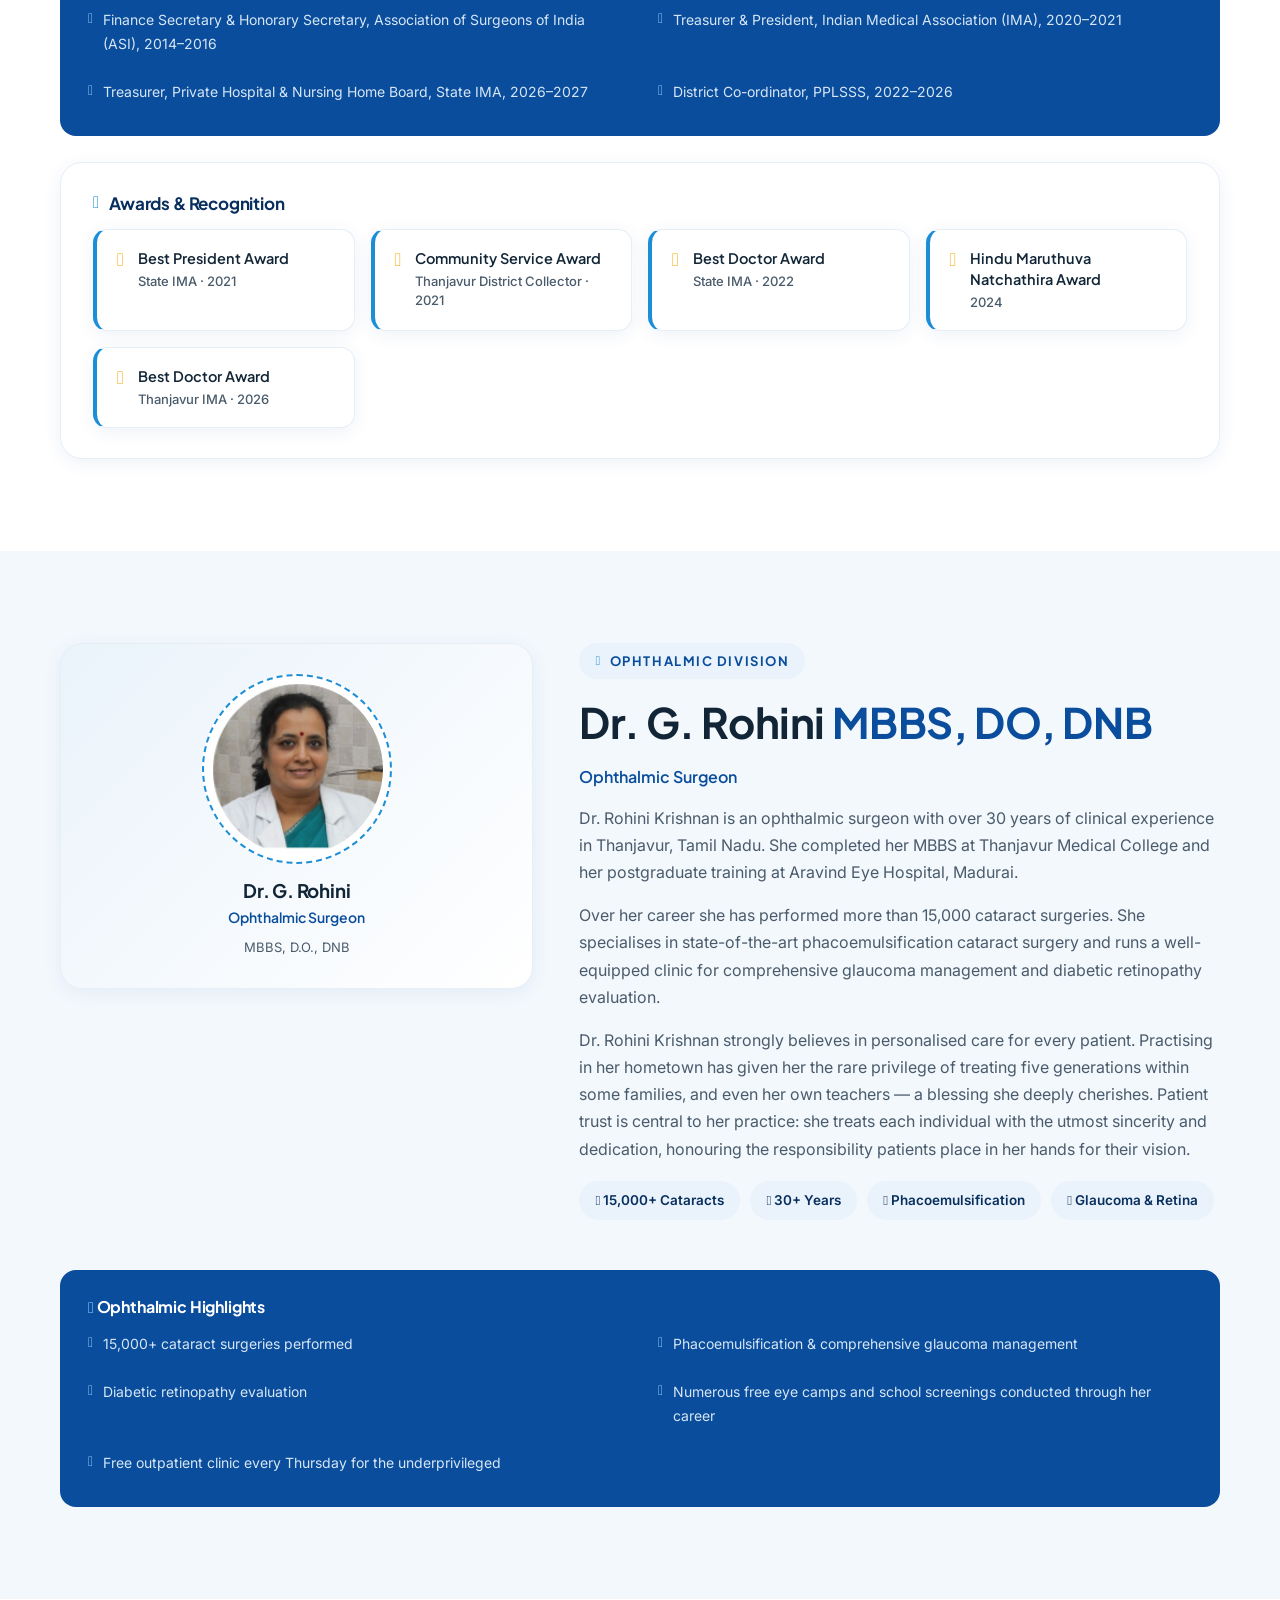
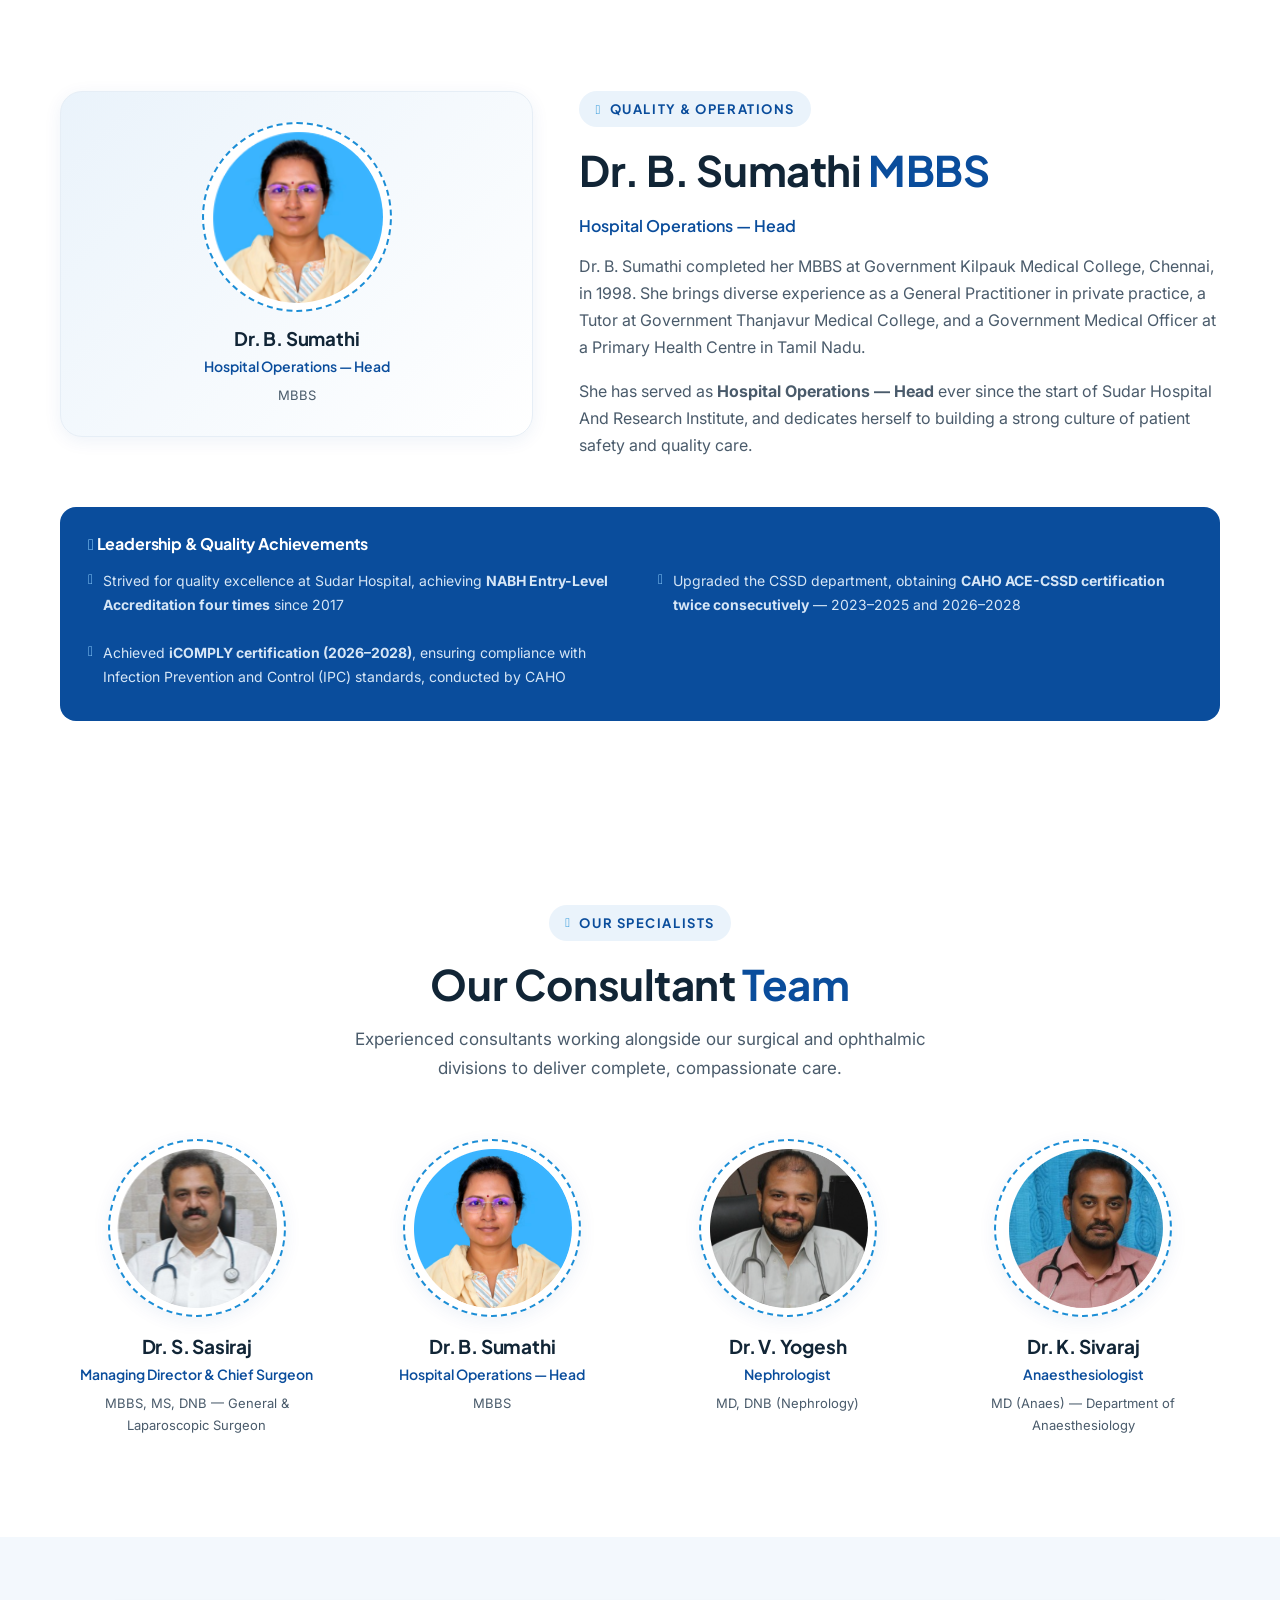
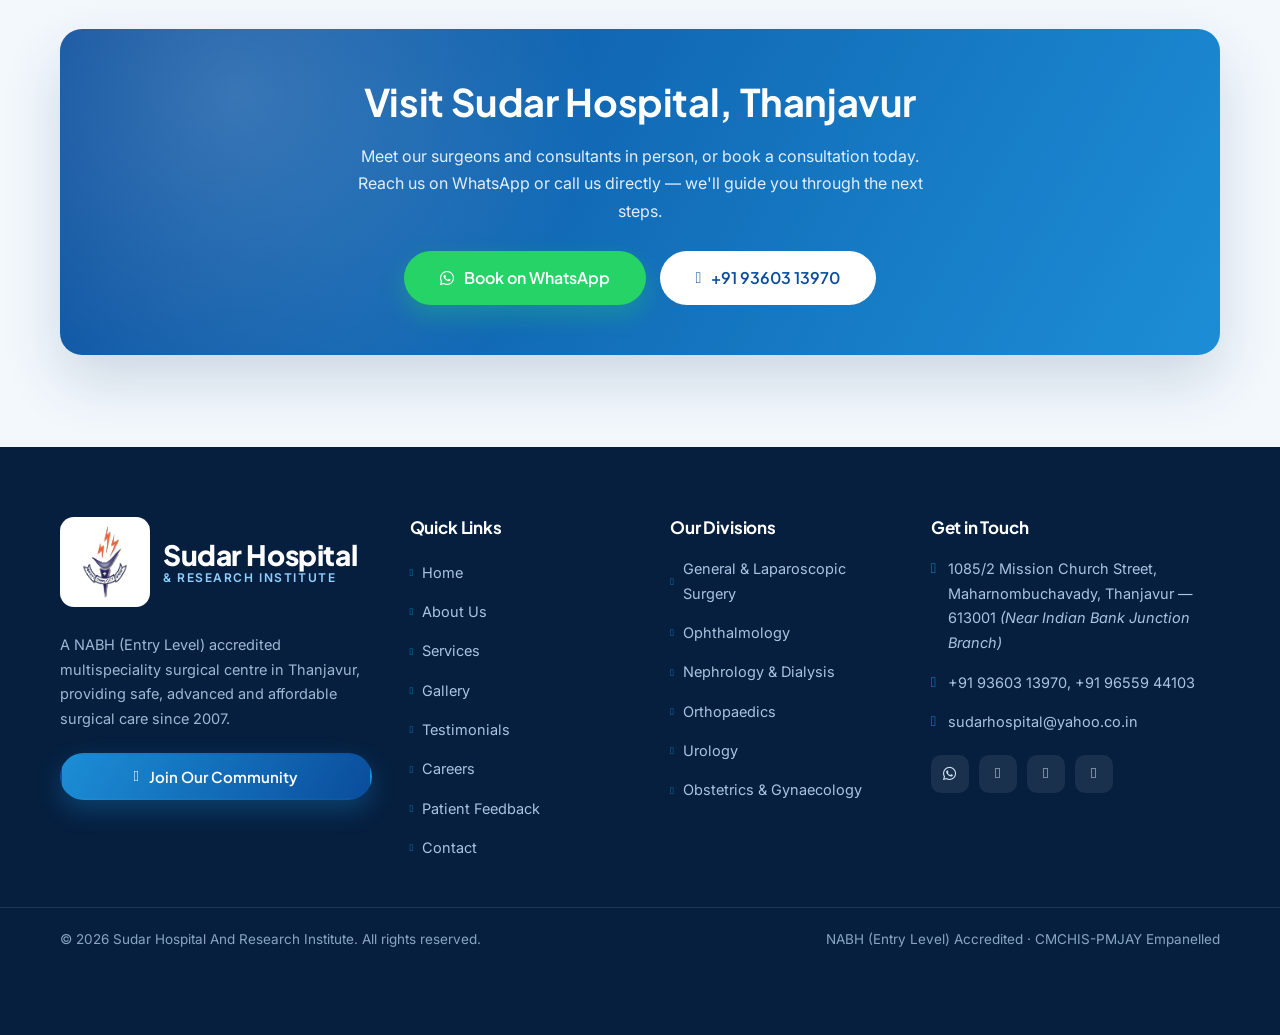
==== commit 9763e95a: "commit" ====
--- a/about.html
+++ b/about.html
@@ -421,11 +421,7 @@
           <ul class="sd-footer__contact">
             <li><i class="fa-solid fa-location-dot"></i> <span>1085/2 Mission Church Street, Maharnombuchavady, Thanjavur — 613001 <em>(Near Indian Bank Junction Branch)</em></span></li>
             <li><i class="fa-solid fa-phone"></i> <span><a href="tel:+919360313970">+91 93603 13970</a>, <a href="tel:+919655944103">+91 96559 44103</a></span></li>
-            <li><i class="fa-solid fa-phone-volume"></i> <span>Landline: <a href="tel:+914362233847">04362 233847</a>, <a href="tel:+914362233848">233848</a></span></li>
-            <li><i class="fa-solid fa-envelope"></i> <span><a href="mailto:sudarhospital@yahoo.co.in">sudarhospital@yahoo.co.in</a> <em>(General &amp; insurance queries)</em></span></li>
-            <li><i class="fa-solid fa-envelope"></i> <span><a href="mailto:drsumathi@sudarhospital.com">drsumathi@sudarhospital.com</a> <em>(Hospital operations)</em></span></li>
-            <li><i class="fa-solid fa-briefcase"></i> <span><a href="mailto:careersudar@gmail.com">careersudar@gmail.com</a> <em>(Careers &amp; recruitment)</em></span></li>
-            <li><i class="fa-solid fa-clock"></i> <span>Open 24/7</span></li>
+            <li><i class="fa-solid fa-envelope"></i> <span><a href="mailto:sudarhospital@yahoo.co.in">sudarhospital@yahoo.co.in</a></span></li>
           </ul>
           <div class="sd-footer__social">
             <a href="https://api.whatsapp.com/send/?phone=919360313970" target="_blank" rel="noopener" aria-label="WhatsApp"><i class="fa-brands fa-whatsapp"></i></a>
--- a/assets/css/sudar.css
+++ b/assets/css/sudar.css
@@ -511,6 +511,118 @@
 .sd-map { max-width: 100%; }
 .sd-map iframe { width: 100%; max-width: 100%; height: clamp(280px, 55vw, 340px); border: 0; display: block; }
 
+/* Contact page — dark call panel beside a tall map, then a row of desk tiles */
+.sd-reach { display: grid; grid-template-columns: 1fr 1.15fr; gap: 28px; align-items: stretch; }
+.sd-reach > * { min-width: 0; }
+.sd-reach__call {
+  position: relative; overflow: hidden; color: #fff;
+  background: linear-gradient(150deg, var(--c-primary) 0%, var(--c-primary-dark) 62%, var(--c-primary-darker) 100%);
+  border-radius: var(--radius-lg); padding: 38px 36px; box-shadow: var(--shadow-lg);
+  display: flex; flex-direction: column;
+}
+/* soft glow in the corner so the panel doesn't read as a flat slab */
+.sd-reach__call::before {
+  content: ""; position: absolute; right: -90px; top: -90px; width: 260px; height: 260px; border-radius: 50%;
+  background: radial-gradient(circle, rgba(28,142,214,.45) 0%, rgba(28,142,214,0) 70%); pointer-events: none;
+}
+.sd-reach__call > * { position: relative; }
+.sd-reach__kicker {
+  align-self: flex-start; display: inline-flex; align-items: center; gap: 8px;
+  font-size: 12.5px; font-weight: 700; letter-spacing: .08em; text-transform: uppercase;
+  color: #bfe0f7; background: rgba(255,255,255,.1); padding: 6px 14px; border-radius: 30px;
+}
+.sd-reach__call h2 { color: #fff; font-size: clamp(24px, 3vw, 32px); margin: 16px 0 8px; }
+.sd-reach__lead { color: rgba(255,255,255,.78); margin: 0 0 26px; }
+.sd-reach__nums { display: grid; grid-template-columns: 1fr 1fr; gap: 14px; margin-bottom: 26px; }
+.sd-reach__group {
+  background: rgba(255,255,255,.07); border: 1px solid rgba(255,255,255,.12);
+  border-radius: var(--radius); padding: 18px;
+}
+.sd-reach__label {
+  display: flex; align-items: center; gap: 8px; margin-bottom: 10px;
+  font-size: 12.5px; font-weight: 600; letter-spacing: .04em; text-transform: uppercase; color: #9fd0f3;
+}
+.sd-reach__group a {
+  display: block; font-family: var(--ff-head); font-weight: 700; font-size: 18px; color: #fff;
+  padding: 3px 0; white-space: nowrap; transition: color .2s;
+}
+.sd-reach__group a:hover { color: #9fd0f3; }
+.sd-reach__actions { display: flex; flex-wrap: wrap; gap: 12px; margin-bottom: 28px; }
+.sd-reach__hours {
+  margin-top: auto; padding-top: 24px; display: flex; align-items: center; gap: 14px;
+  border-top: 1px solid rgba(255,255,255,.12);
+}
+.sd-reach__hours > i {
+  flex: 0 0 auto; width: 42px; height: 42px; border-radius: 12px; display: grid; place-items: center;
+  background: rgba(255,255,255,.1); color: #9fd0f3; font-size: 17px;
+}
+.sd-reach__hours b { display: block; font-family: var(--ff-head); font-size: 15px; }
+.sd-reach__hours span { font-size: 14px; color: rgba(255,255,255,.78); }
+
+.sd-reach__visit {
+  display: flex; flex-direction: column; background: #fff;
+  border: 1px solid var(--c-line); border-radius: var(--radius-lg); box-shadow: var(--shadow-sm); overflow: hidden;
+}
+.sd-reach__map { flex: 1 1 auto; min-height: 300px; }
+.sd-reach__map iframe { width: 100%; height: 100%; min-height: 300px; border: 0; display: block; }
+.sd-reach__addr { display: flex; align-items: center; gap: 16px; padding: 22px 24px; border-top: 1px solid var(--c-line); }
+.sd-reach__addr .ic {
+  flex: 0 0 auto; width: 50px; height: 50px; border-radius: 14px; display: grid; place-items: center;
+  background: var(--c-accent-soft); color: var(--c-primary); font-size: 20px;
+}
+.sd-reach__addr-text { flex: 1 1 auto; min-width: 0; }
+.sd-reach__addr h4 { font-size: 16px; margin-bottom: 4px; }
+.sd-reach__addr p { font-size: 14.5px; margin: 0; }
+.sd-reach__addr small { display: block; margin-top: 2px; font-size: 13px; color: var(--c-accent); font-weight: 600; }
+.sd-reach__addr .sd-btn { flex: 0 0 auto; }
+
+.sd-desks { margin-top: 56px; }
+.sd-desks__head { text-align: center; margin-bottom: 26px; }
+.sd-desks__head h3 { font-size: clamp(20px, 2.4vw, 24px); margin-bottom: 6px; }
+.sd-desks__head p { margin: 0; }
+.sd-desks__grid { display: grid; grid-template-columns: repeat(4, 1fr); gap: 20px; }
+.sd-desks__grid > * { min-width: 0; }
+.sd-desk {
+  display: flex; flex-direction: column; gap: 6px; padding: 24px 22px; color: var(--c-body);
+  background: #fff; border: 1px solid var(--c-line); border-radius: var(--radius-lg); box-shadow: var(--shadow-sm);
+  transition: transform .3s, box-shadow .3s, border-color .3s;
+}
+.sd-desk:hover { transform: translateY(-4px); box-shadow: var(--shadow-md); border-color: var(--c-accent-soft2); color: var(--c-body); }
+.sd-desk__ic {
+  width: 48px; height: 48px; border-radius: 14px; display: grid; place-items: center; margin-bottom: 8px;
+  background: var(--c-accent-soft); color: var(--c-primary); font-size: 19px; transition: background .3s, color .3s;
+}
+.sd-desk:hover .sd-desk__ic { background: var(--c-primary); color: #fff; }
+.sd-desk h4 { font-size: 16px; margin: 0; }
+.sd-desk__val { font-size: 14px; overflow-wrap: anywhere; }
+.sd-desk__go {
+  margin-top: auto; padding-top: 12px; display: inline-flex; align-items: center; gap: 8px;
+  font-size: 13.5px; font-weight: 600; color: var(--c-primary);
+}
+.sd-desk__go i { transition: transform .25s; }
+.sd-desk:hover .sd-desk__go i { transform: translateX(4px); }
+@media (max-width: 1100px) {
+  .sd-desks__grid { grid-template-columns: repeat(2, 1fr); }
+}
+@media (max-width: 991px) {
+  .sd-reach { grid-template-columns: 1fr; }
+  .sd-reach__map, .sd-reach__map iframe { min-height: 320px; }
+}
+@media (max-width: 640px) {
+  .sd-reach__call { padding: 30px 22px; }
+  .sd-reach__nums { grid-template-columns: 1fr; }
+  .sd-reach__actions .sd-btn { flex: 1 1 100%; justify-content: center; }
+  .sd-reach__addr { flex-wrap: wrap; padding: 20px; }
+  .sd-reach__addr .sd-btn { flex: 1 1 100%; justify-content: center; }
+  .sd-reach__map, .sd-reach__map iframe { min-height: 260px; }
+  .sd-desks { margin-top: 44px; }
+  .sd-desks__grid { grid-template-columns: 1fr; gap: 14px; }
+  .sd-desk { padding: 20px 18px; }
+}
+@media (hover: none) {
+  .sd-desk:hover { transform: none; }
+}
+
 /* timings table */
 .sd-timing { background: #fff; border: 1px solid var(--c-line); border-radius: var(--radius); overflow: hidden; box-shadow: var(--shadow-sm); }
 .sd-timing__head { background: var(--c-primary); color: #fff; padding: 16px 22px; font-family: var(--ff-head); font-weight: 700; display: flex; align-items: center; gap: 10px; }
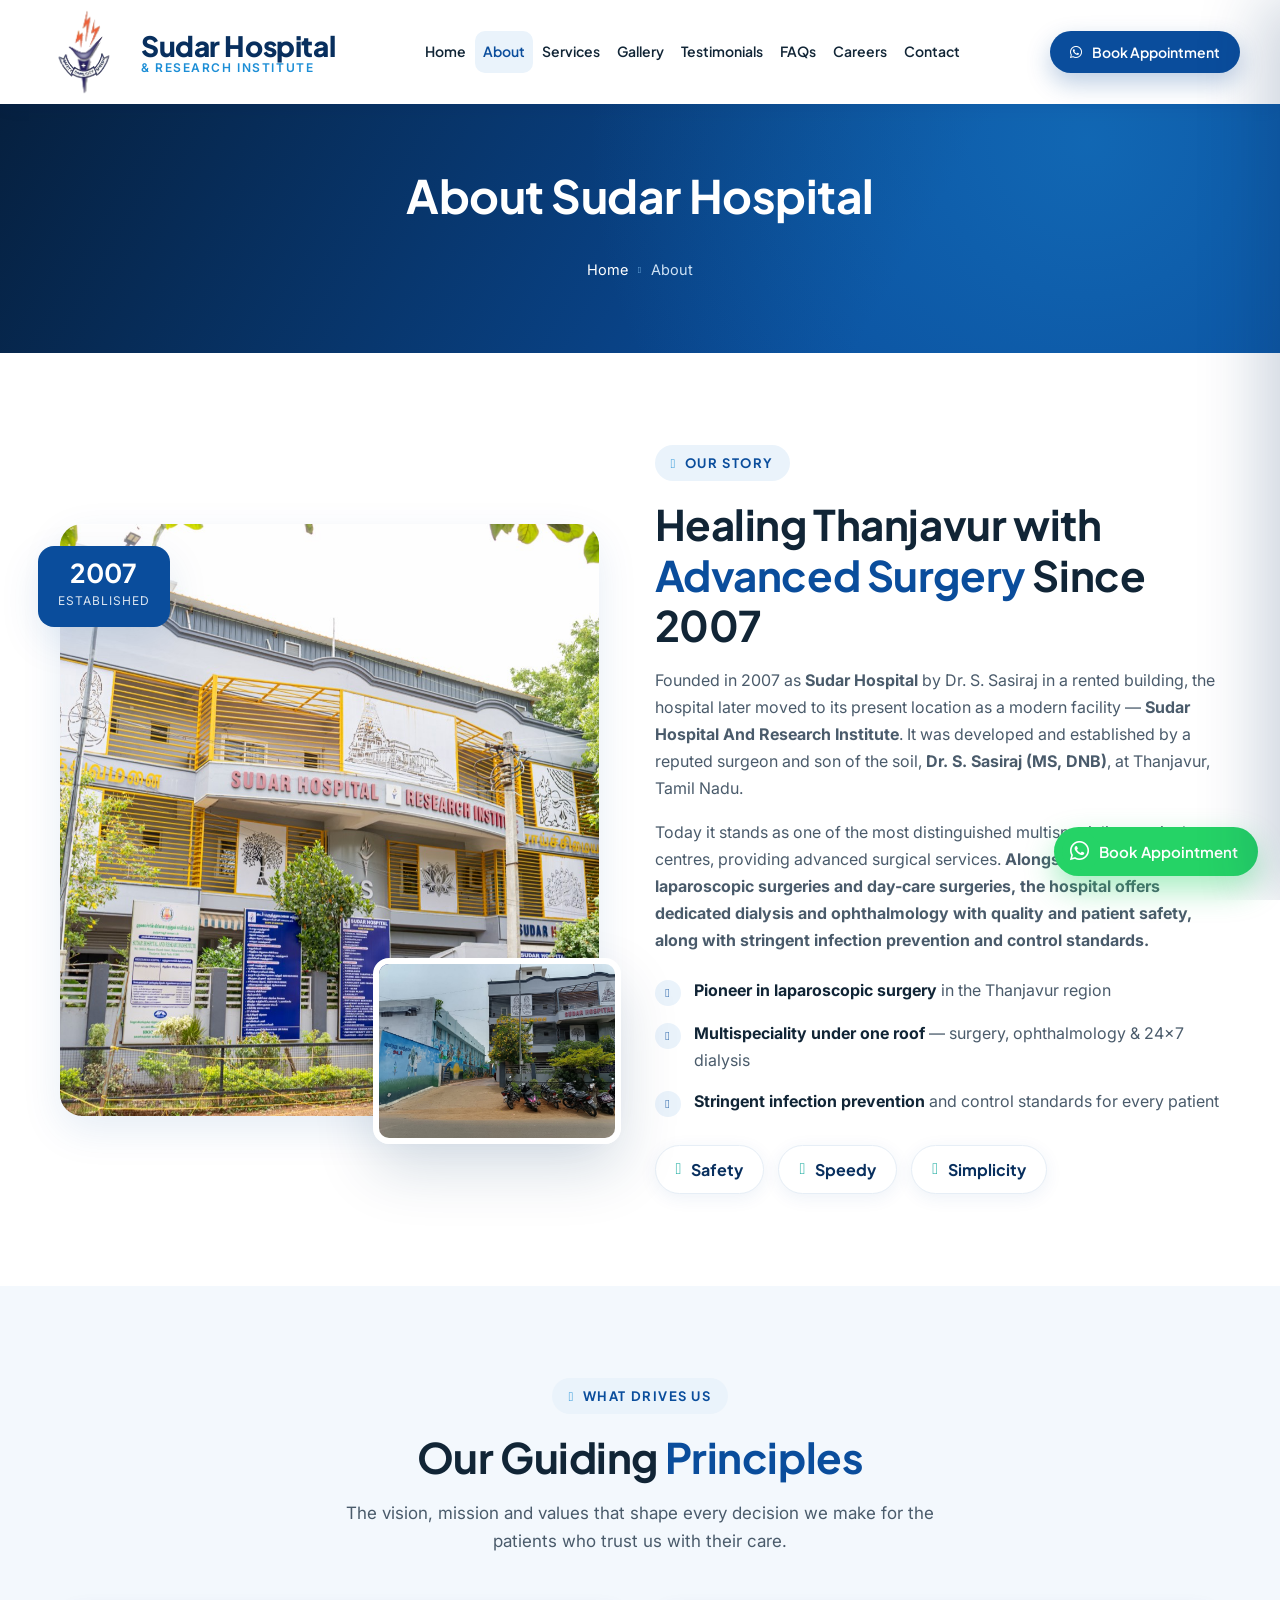
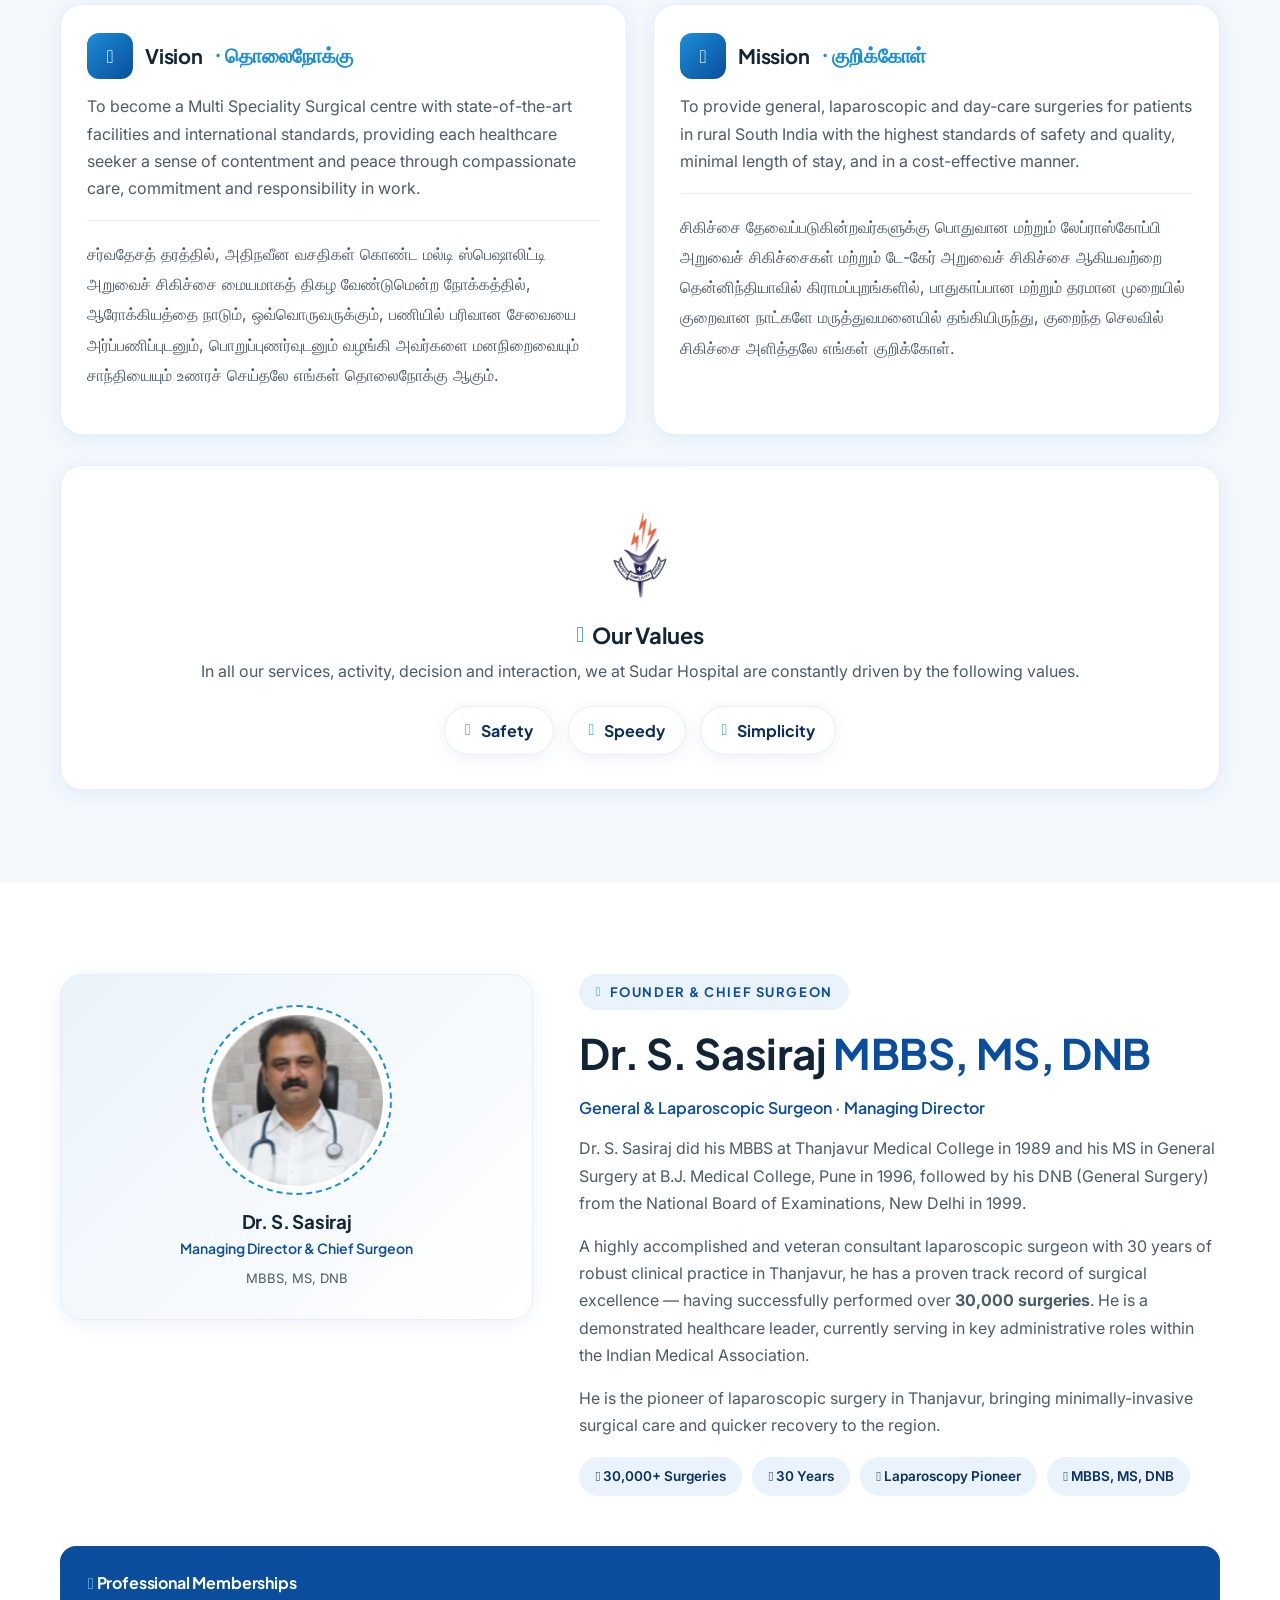
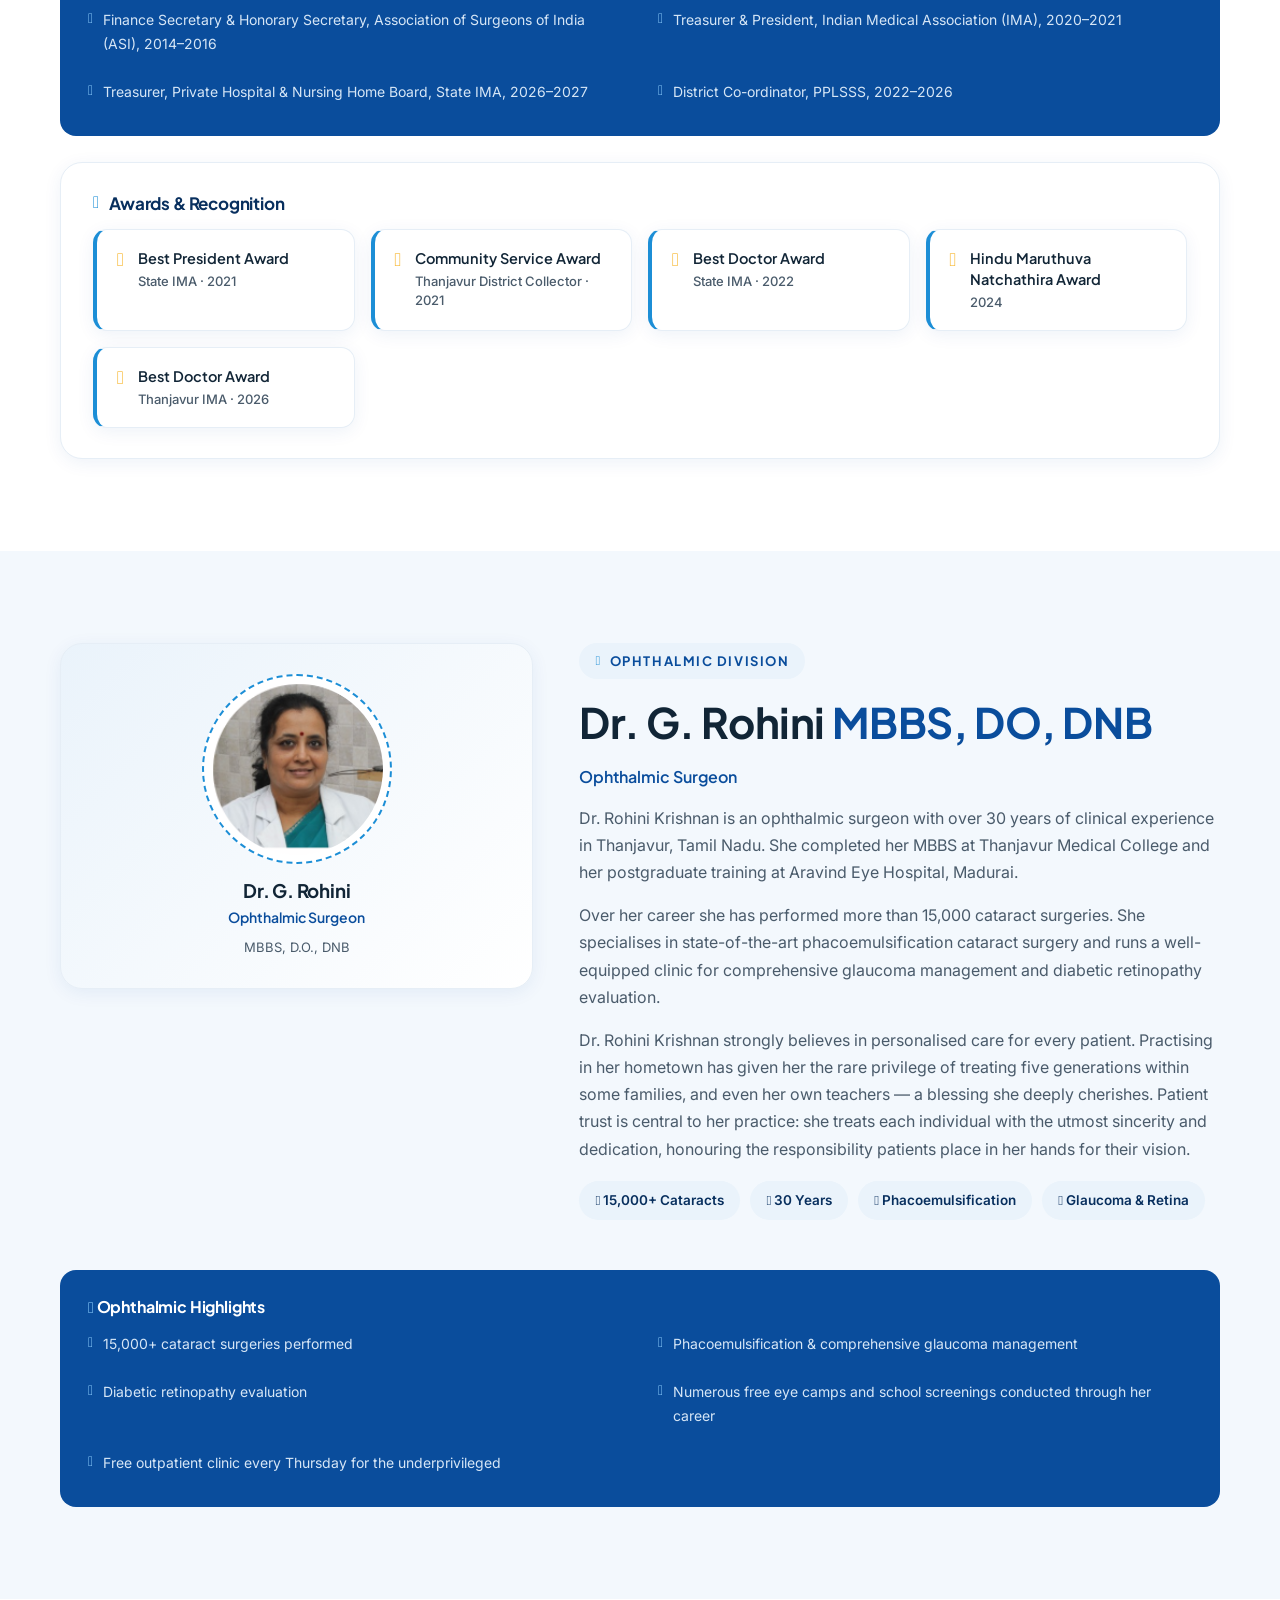
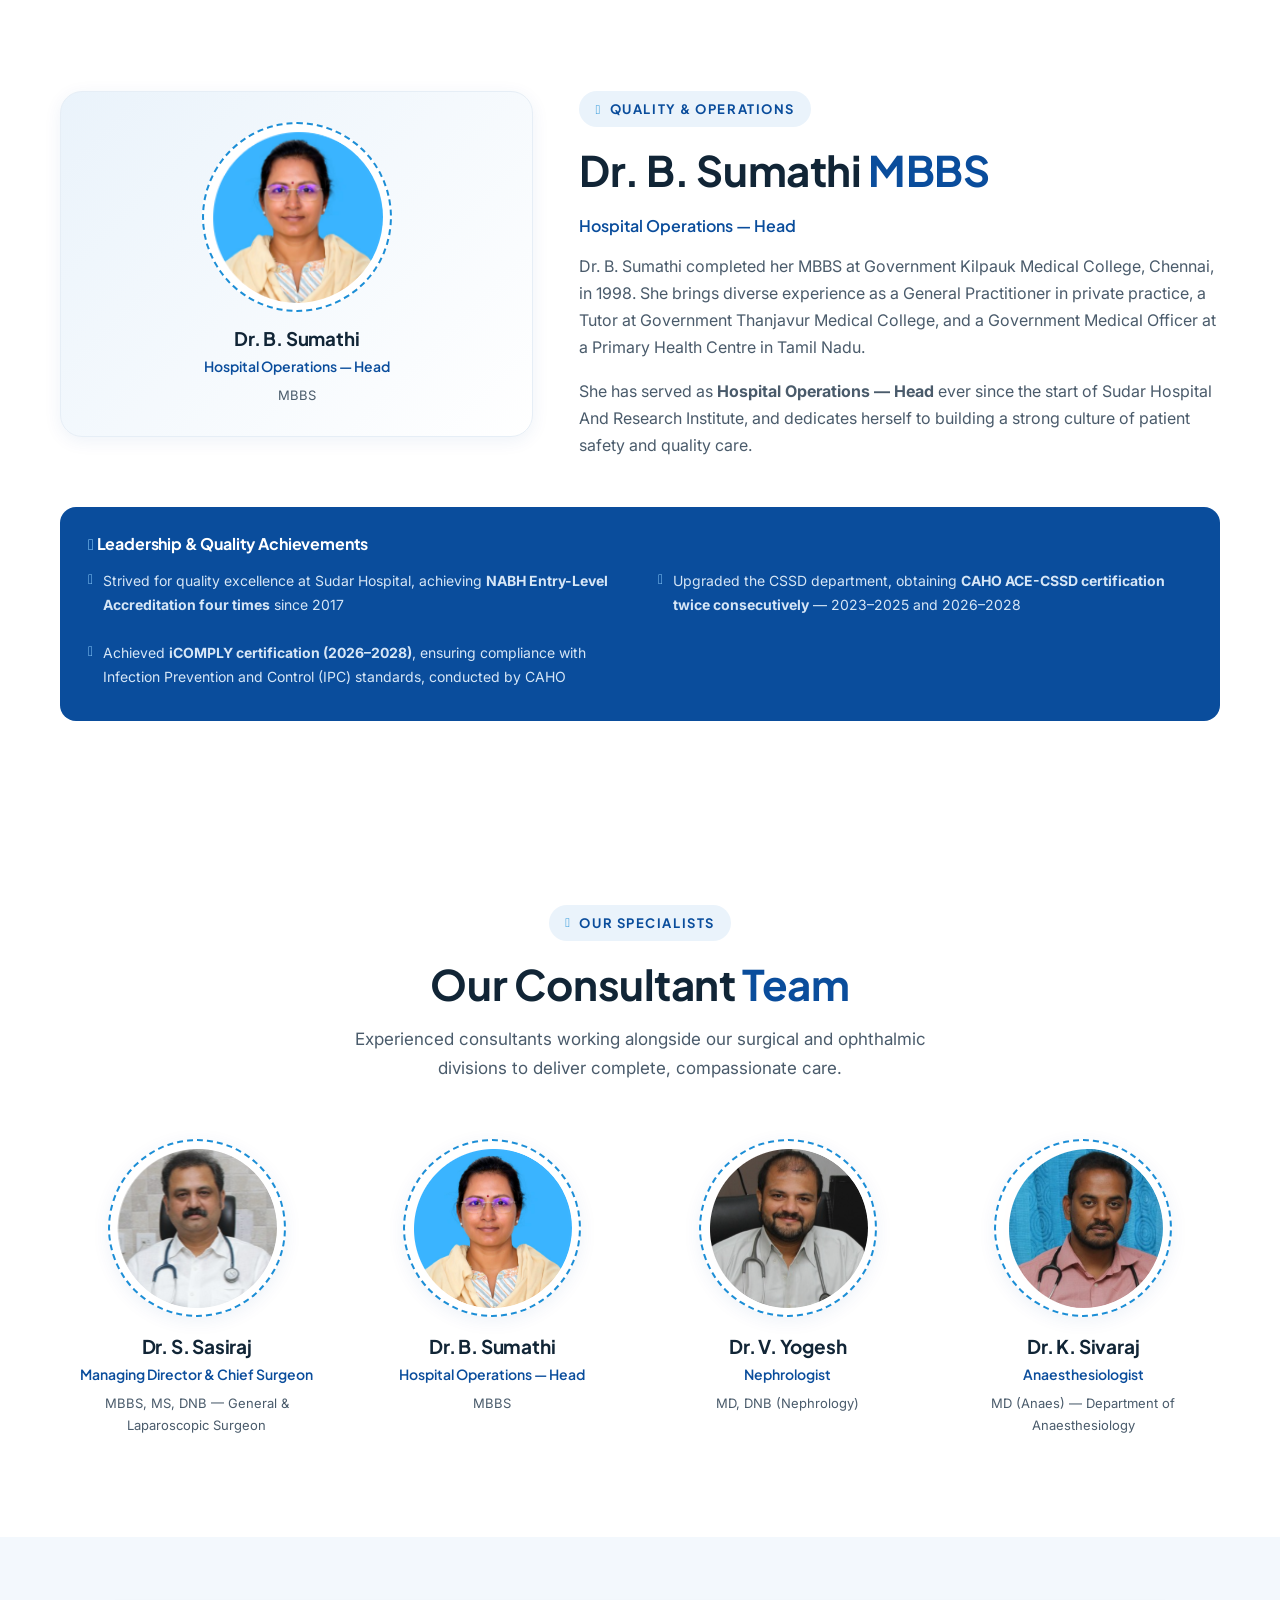
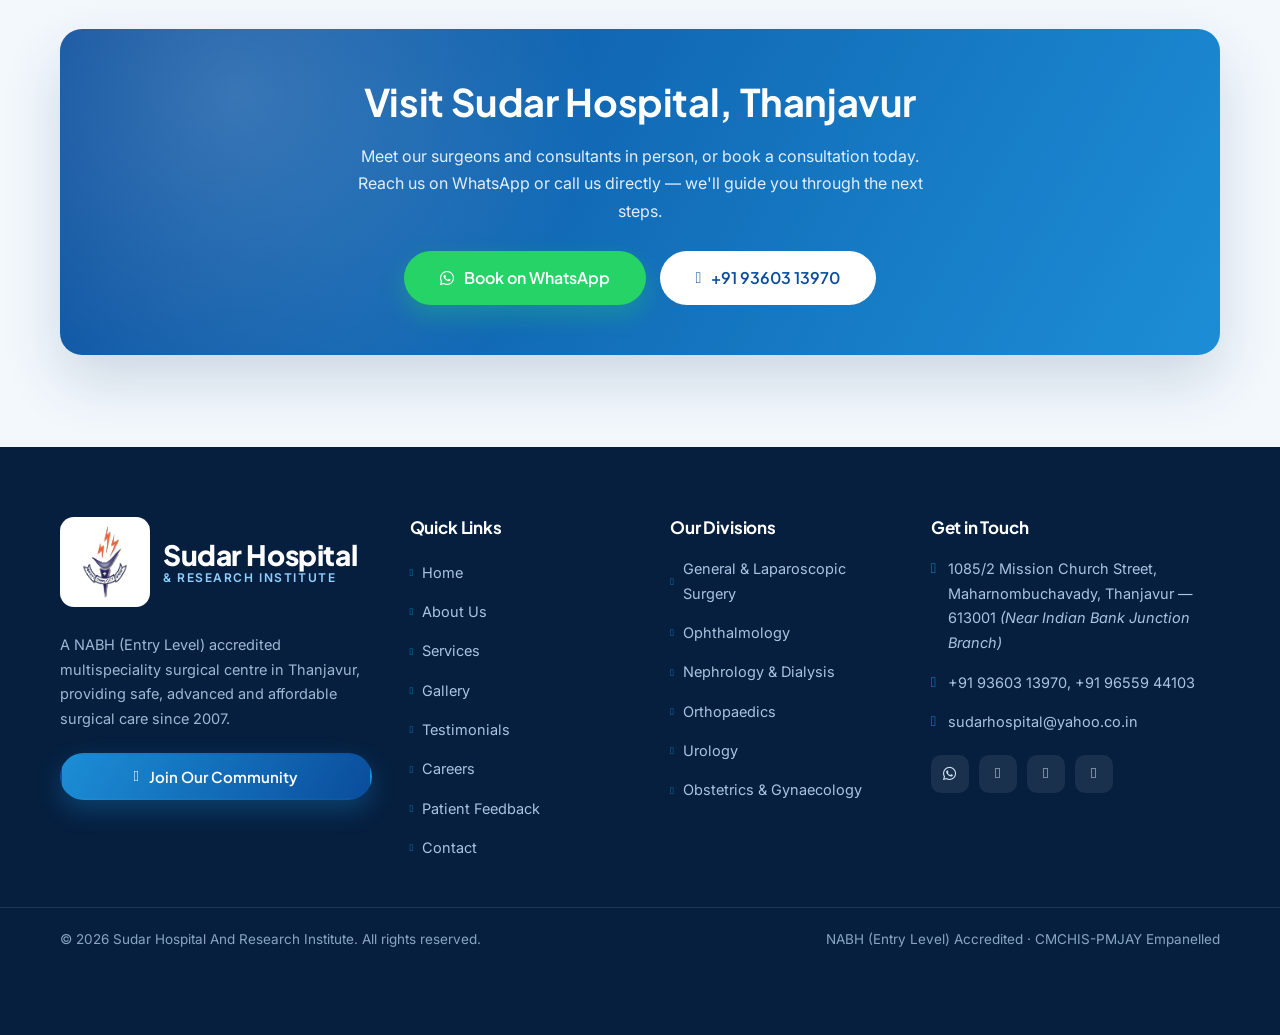
==== commit 209c549f: "commit" ====
--- a/about.html
+++ b/about.html
@@ -224,11 +224,11 @@
           <h2 class="sd-title">Dr. S. Sasiraj <span class="hl">MBBS, MS, DNB</span></h2>
           <div class="sd-doc__role" style="font-size:16px; margin-bottom:14px;">General &amp; Laparoscopic Surgeon · Managing Director</div>
           <p>Dr. S. Sasiraj did his MBBS at Thanjavur Medical College in 1989 and his MS in General Surgery at B.J. Medical College, Pune in 1996, followed by his DNB (General Surgery) from the National Board of Examinations, New Delhi in 1999.</p>
-          <p>A highly accomplished and veteran consultant laparoscopic surgeon with 30+ years of robust clinical practice in Thanjavur, he has a proven track record of surgical excellence — having successfully performed over <strong>30,000 surgeries</strong>. He is a demonstrated healthcare leader, currently serving in key administrative roles within the Indian Medical Association.</p>
+          <p>A highly accomplished and veteran consultant laparoscopic surgeon with 30 years of robust clinical practice in Thanjavur, he has a proven track record of surgical excellence — having successfully performed over <strong>30,000 surgeries</strong>. He is a demonstrated healthcare leader, currently serving in key administrative roles within the Indian Medical Association.</p>
           <p>He is the pioneer of laparoscopic surgery in Thanjavur, bringing minimally-invasive surgical care and quicker recovery to the region.</p>
           <div class="sd-chip-row">
             <span class="sd-chip"><i class="fa-solid fa-suitcase-medical"></i> 30,000+ Surgeries</span>
-            <span class="sd-chip"><i class="fa-solid fa-briefcase-medical"></i> 30+ Years</span>
+            <span class="sd-chip"><i class="fa-solid fa-briefcase-medical"></i> 30 Years</span>
             <span class="sd-chip"><i class="fa-solid fa-award"></i> Laparoscopy Pioneer</span>
             <span class="sd-chip"><i class="fa-solid fa-graduation-cap"></i> MBBS, MS, DNB</span>
           </div>
@@ -277,7 +277,7 @@
           <p>Dr. Rohini Krishnan strongly believes in personalised care for every patient. Practising in her hometown has given her the rare privilege of treating five generations within some families, and even her own teachers — a blessing she deeply cherishes. Patient trust is central to her practice: she treats each individual with the utmost sincerity and dedication, honouring the responsibility patients place in her hands for their vision.</p>
           <div class="sd-chip-row">
             <span class="sd-chip"><i class="fa-solid fa-eye"></i> 15,000+ Cataracts</span>
-            <span class="sd-chip"><i class="fa-solid fa-briefcase-medical"></i> 30+ Years</span>
+            <span class="sd-chip"><i class="fa-solid fa-briefcase-medical"></i> 30 Years</span>
             <span class="sd-chip"><i class="fa-solid fa-certificate"></i> Phacoemulsification</span>
             <span class="sd-chip"><i class="fa-solid fa-shield-heart"></i> Glaucoma &amp; Retina</span>
           </div>
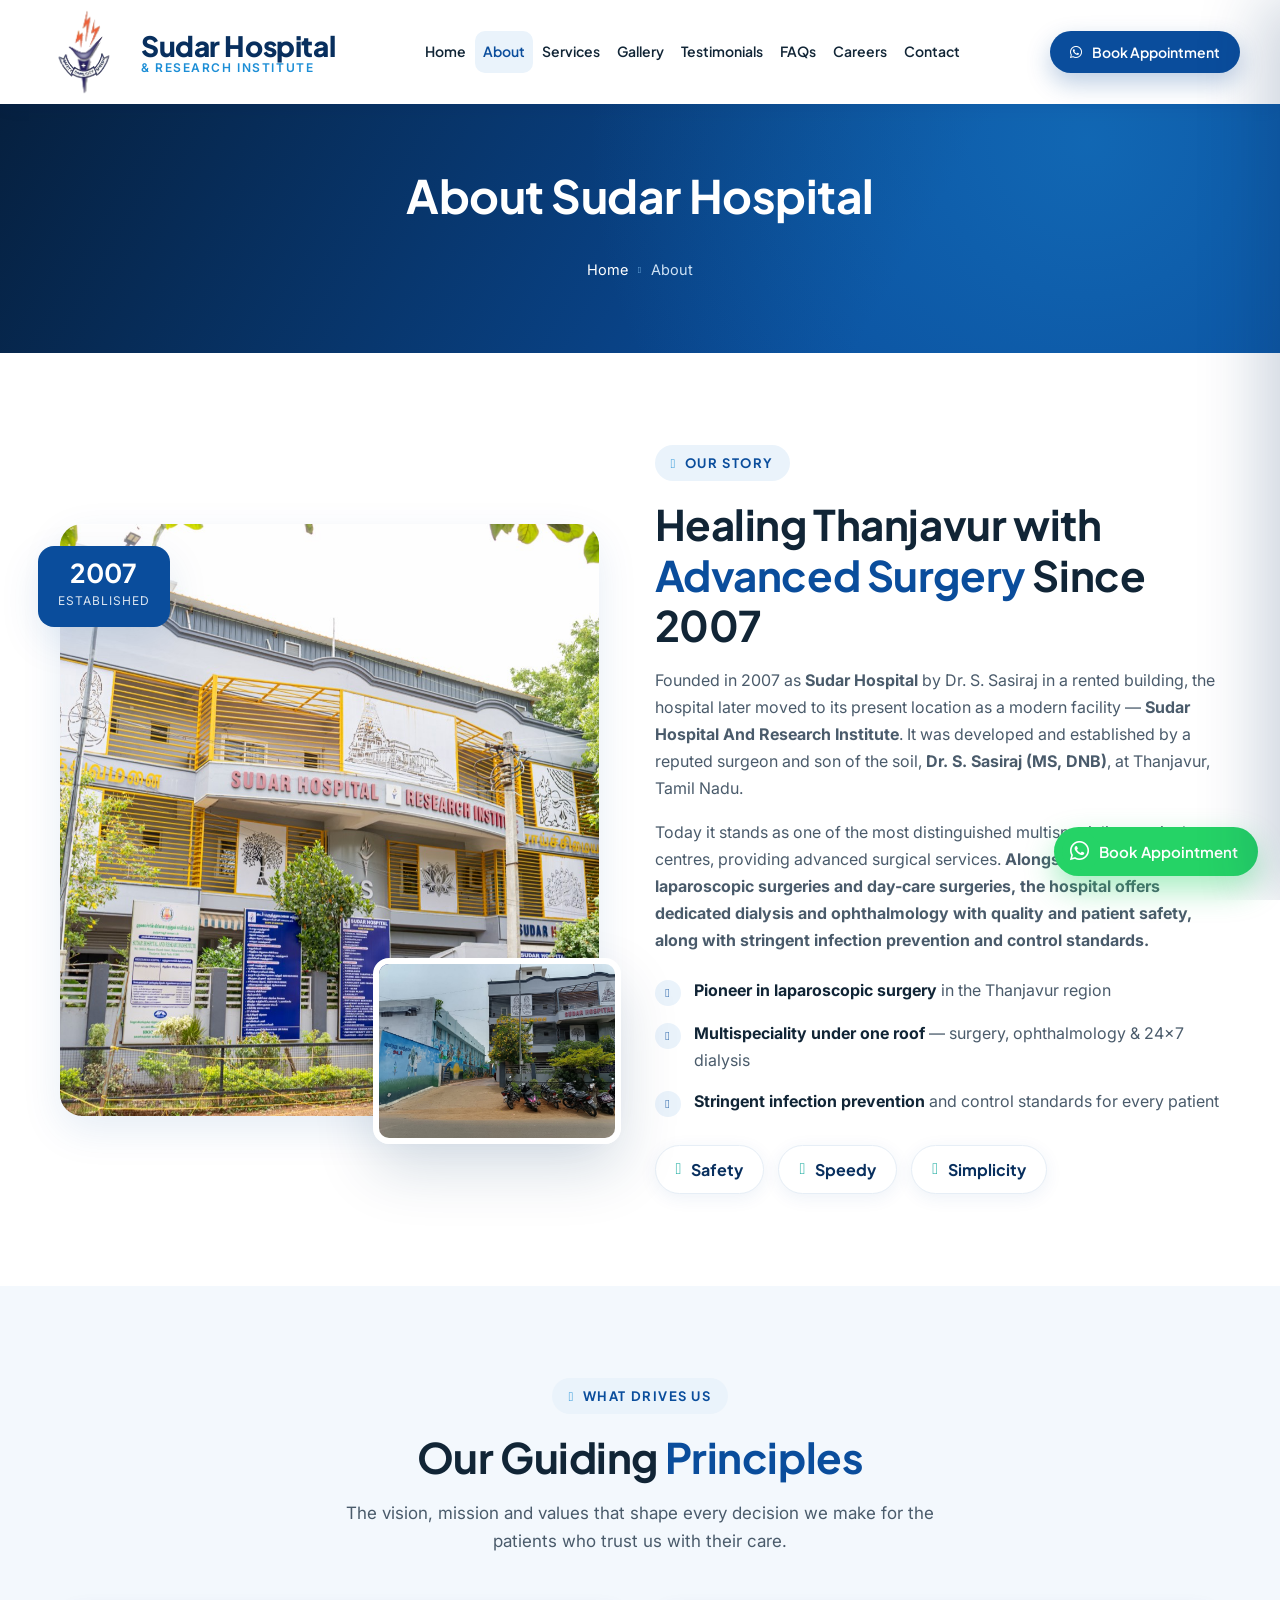
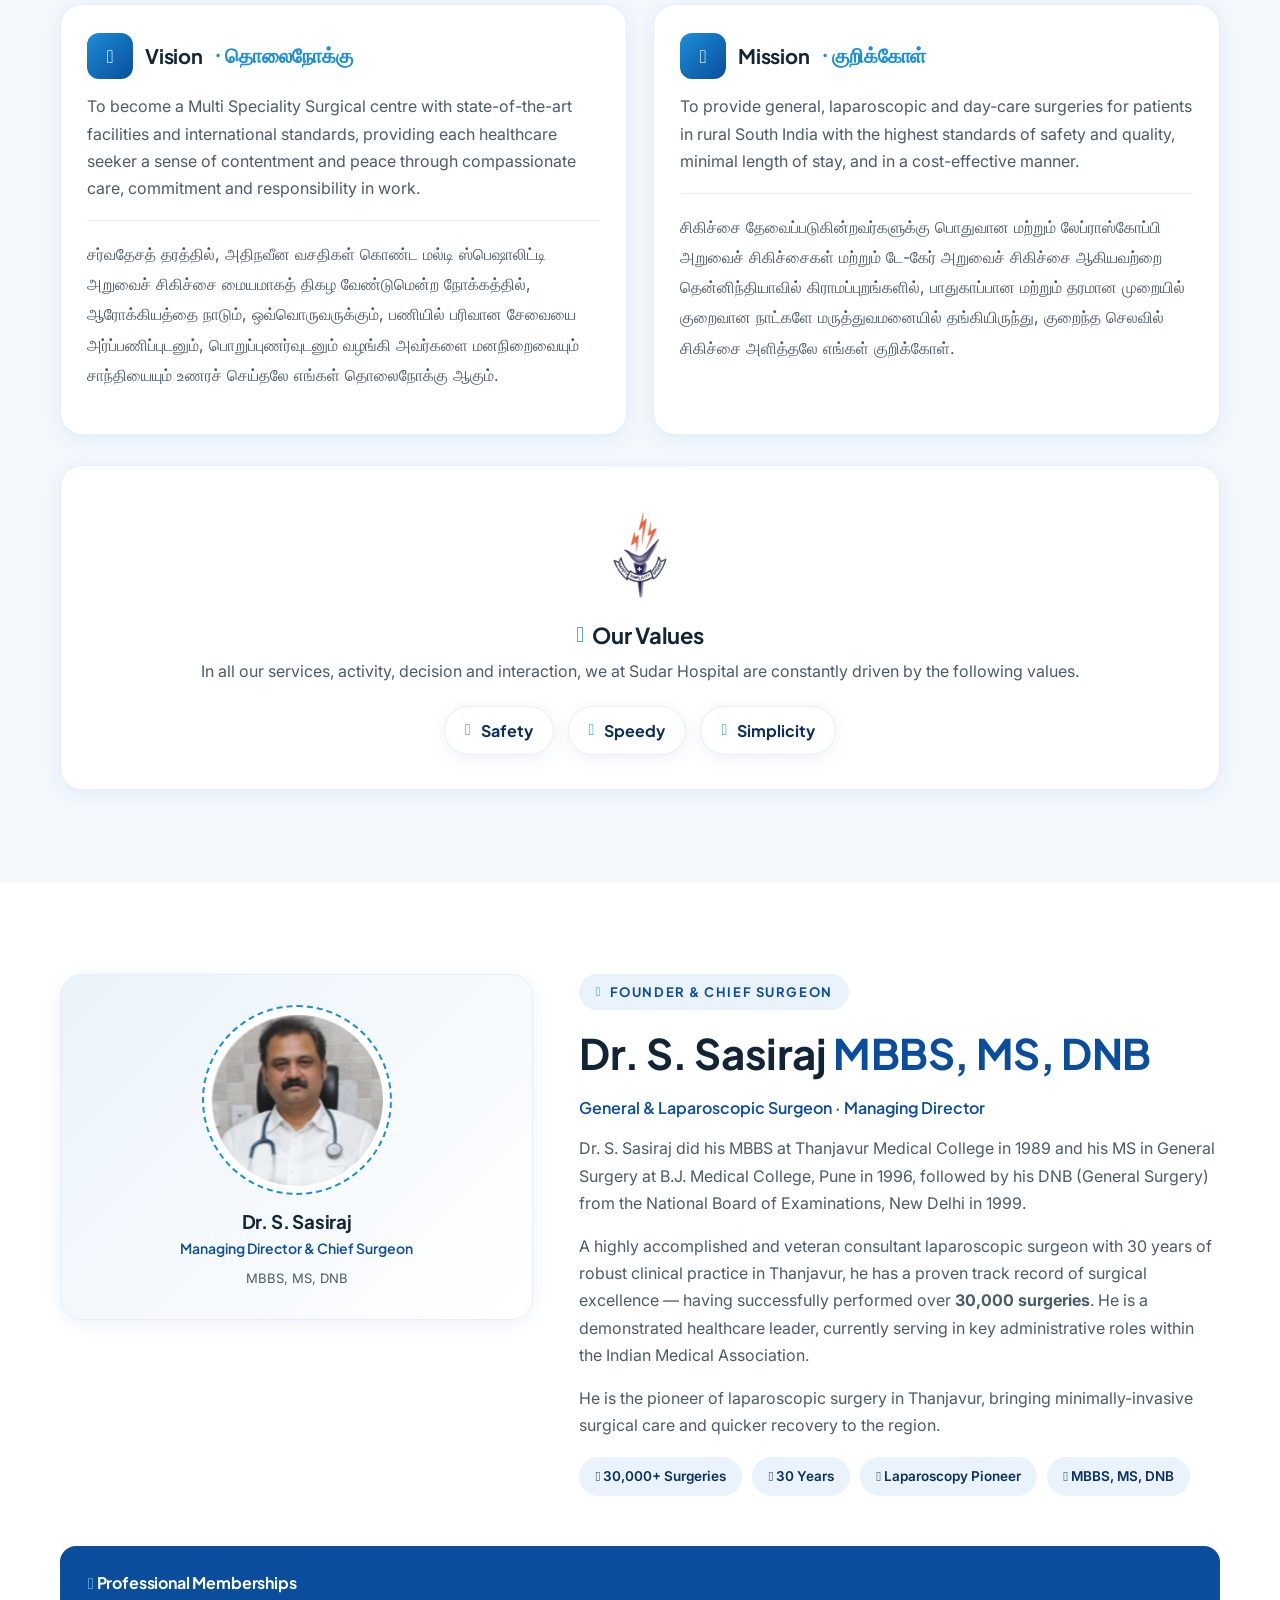
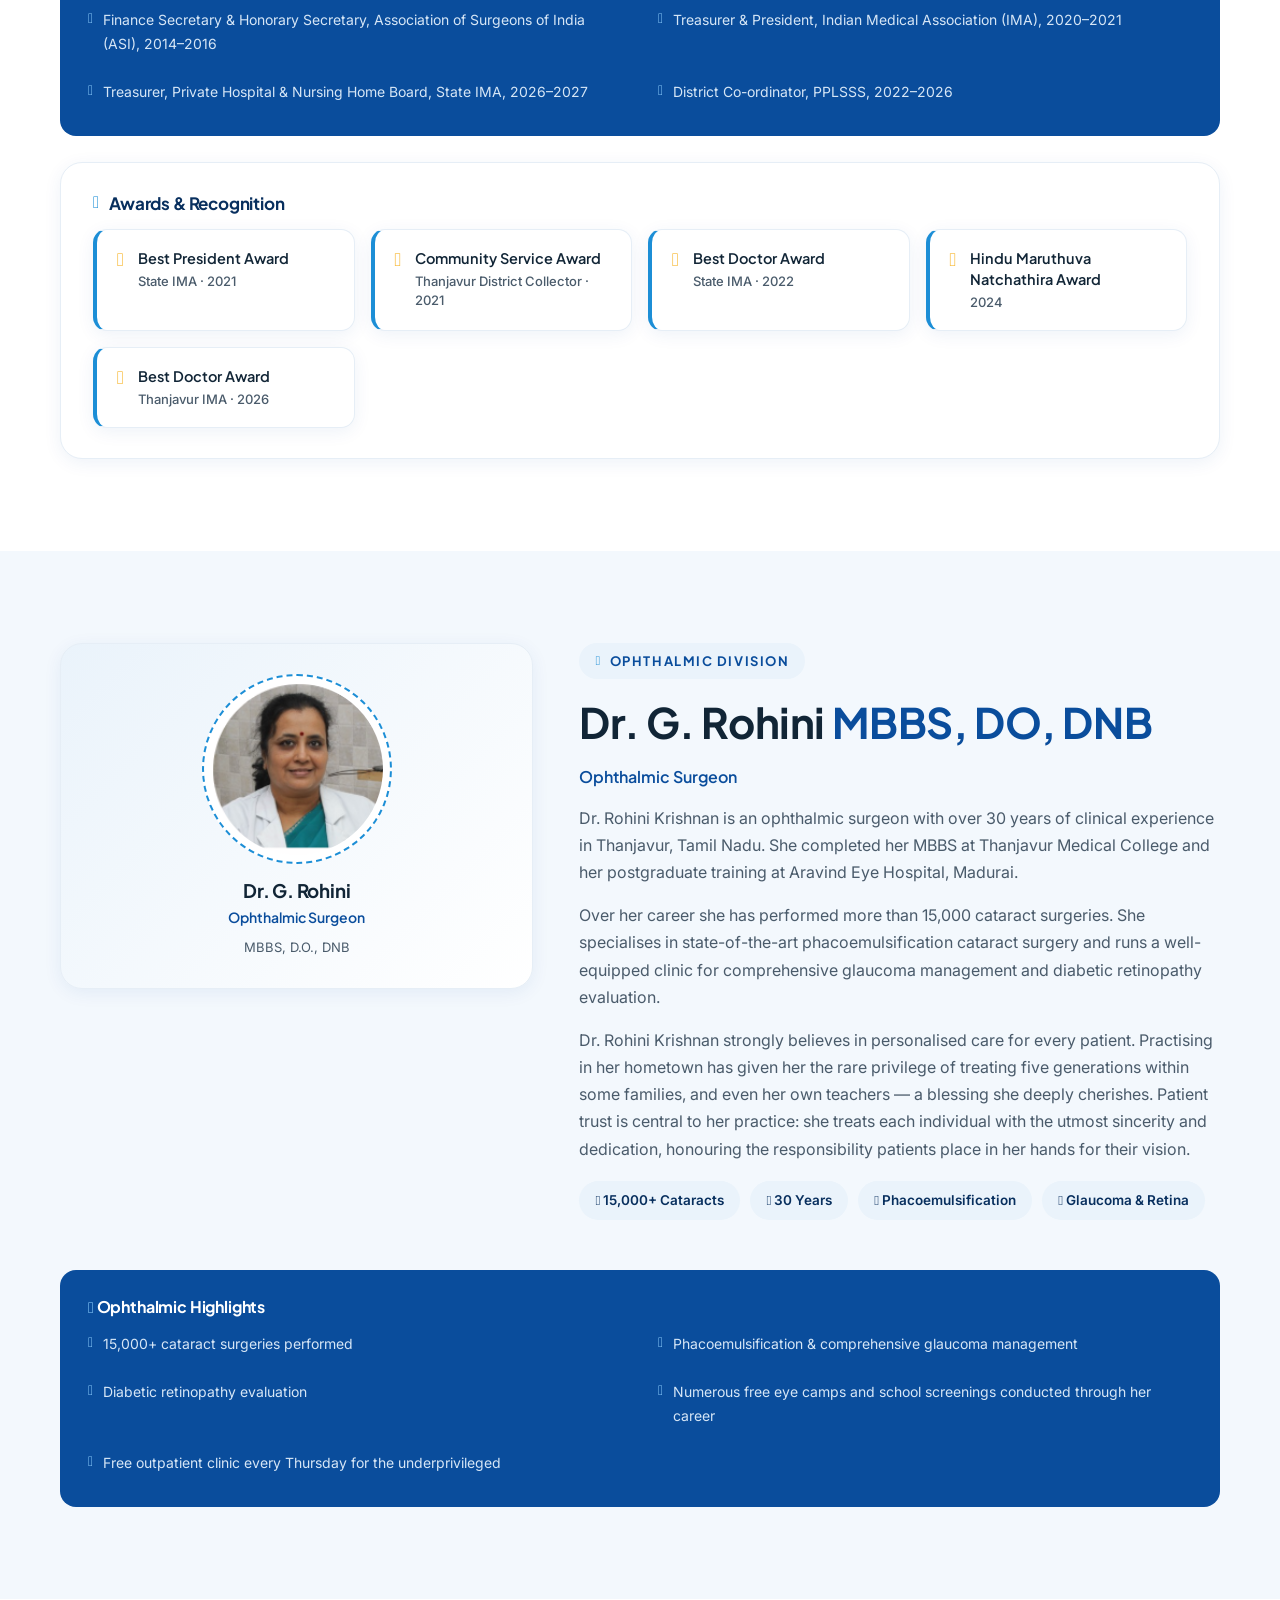
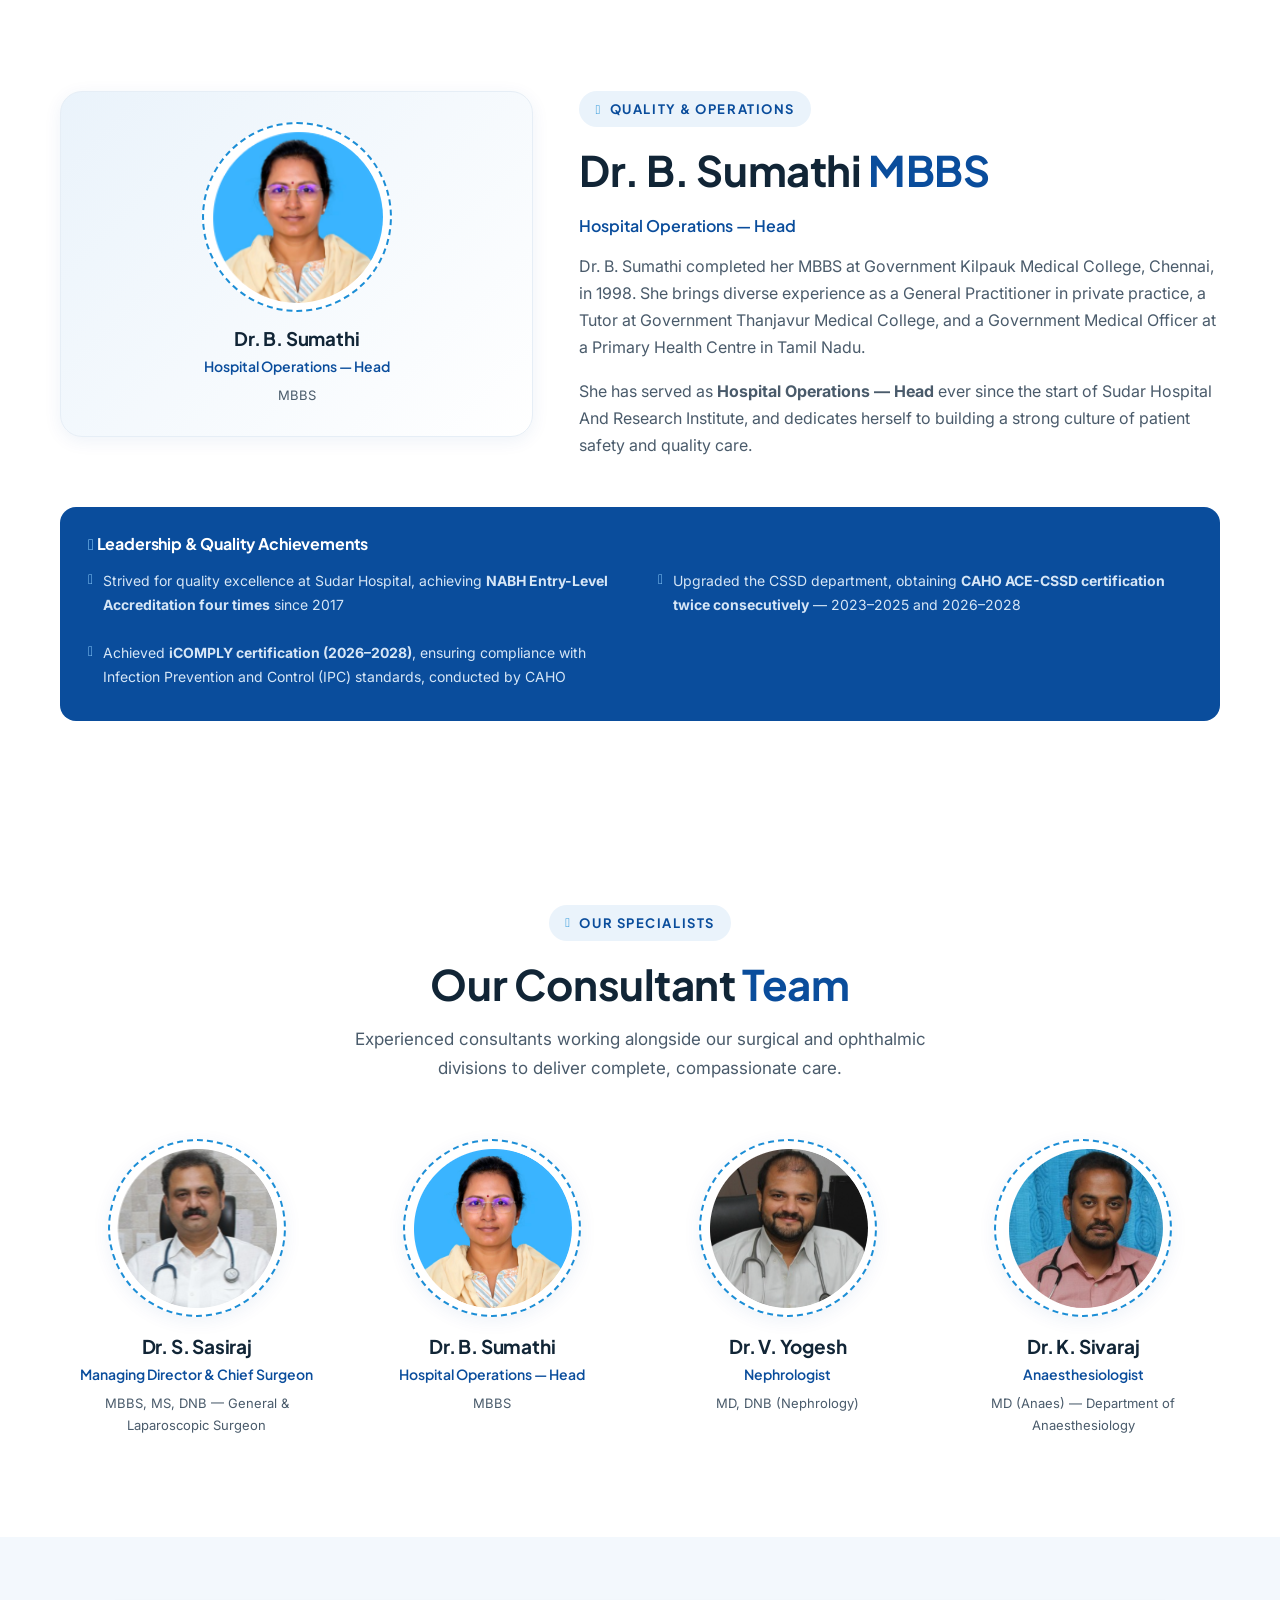
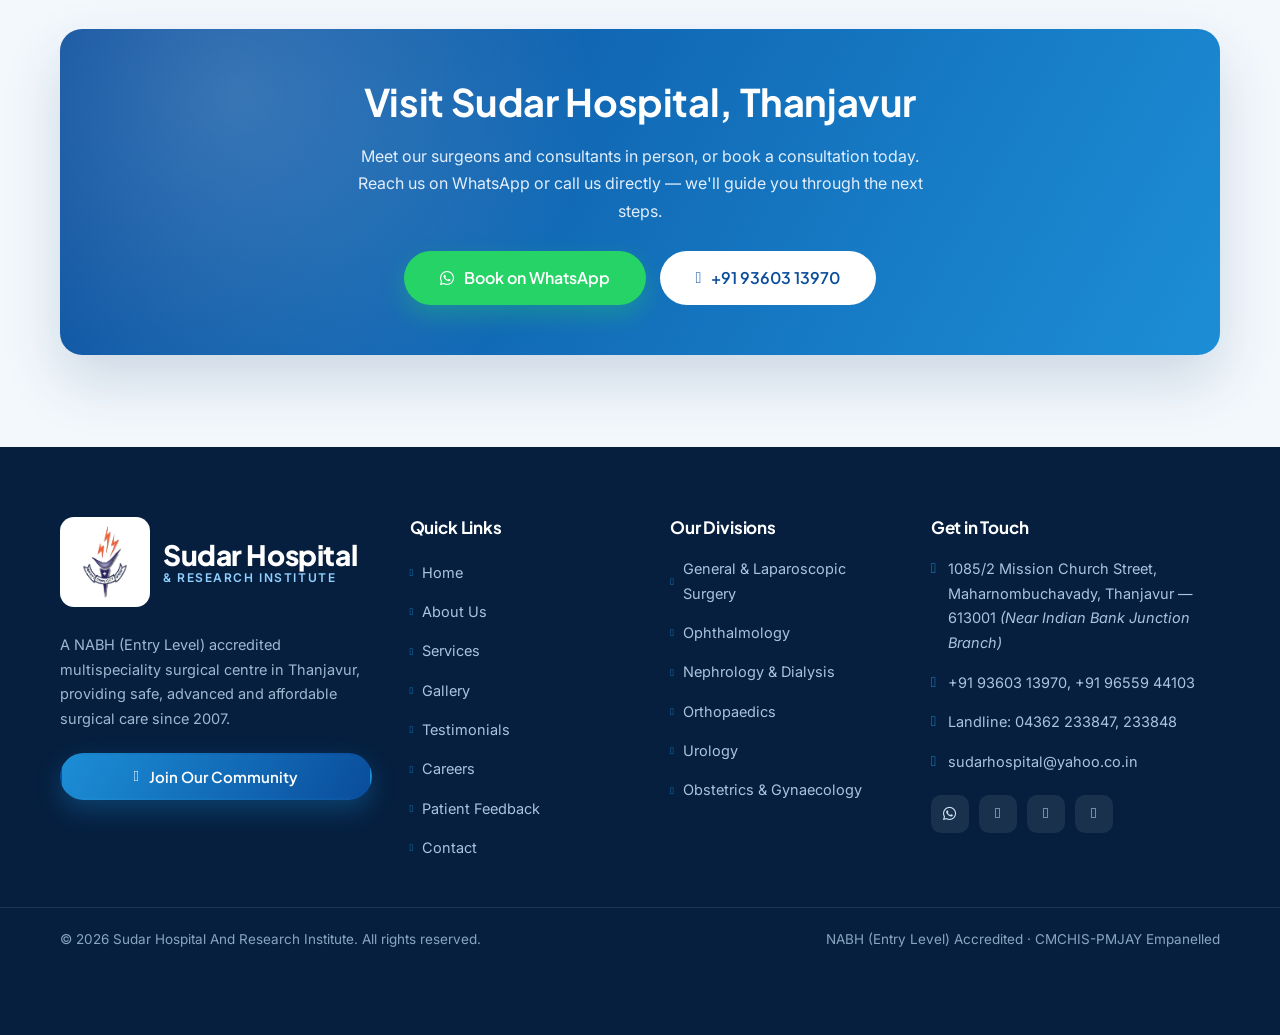
==== commit 584a1b6b: "commit" ====
--- a/about.html
+++ b/about.html
@@ -421,6 +421,7 @@
           <ul class="sd-footer__contact">
             <li><i class="fa-solid fa-location-dot"></i> <span>1085/2 Mission Church Street, Maharnombuchavady, Thanjavur — 613001 <em>(Near Indian Bank Junction Branch)</em></span></li>
             <li><i class="fa-solid fa-phone"></i> <span><a href="tel:+919360313970">+91 93603 13970</a>, <a href="tel:+919655944103">+91 96559 44103</a></span></li>
+            <li><i class="fa-solid fa-phone-volume"></i> <span>Landline: <a href="tel:+914362233847">04362 233847</a>, <a href="tel:+914362233848">233848</a></span></li>
             <li><i class="fa-solid fa-envelope"></i> <span><a href="mailto:sudarhospital@yahoo.co.in">sudarhospital@yahoo.co.in</a></span></li>
           </ul>
           <div class="sd-footer__social">
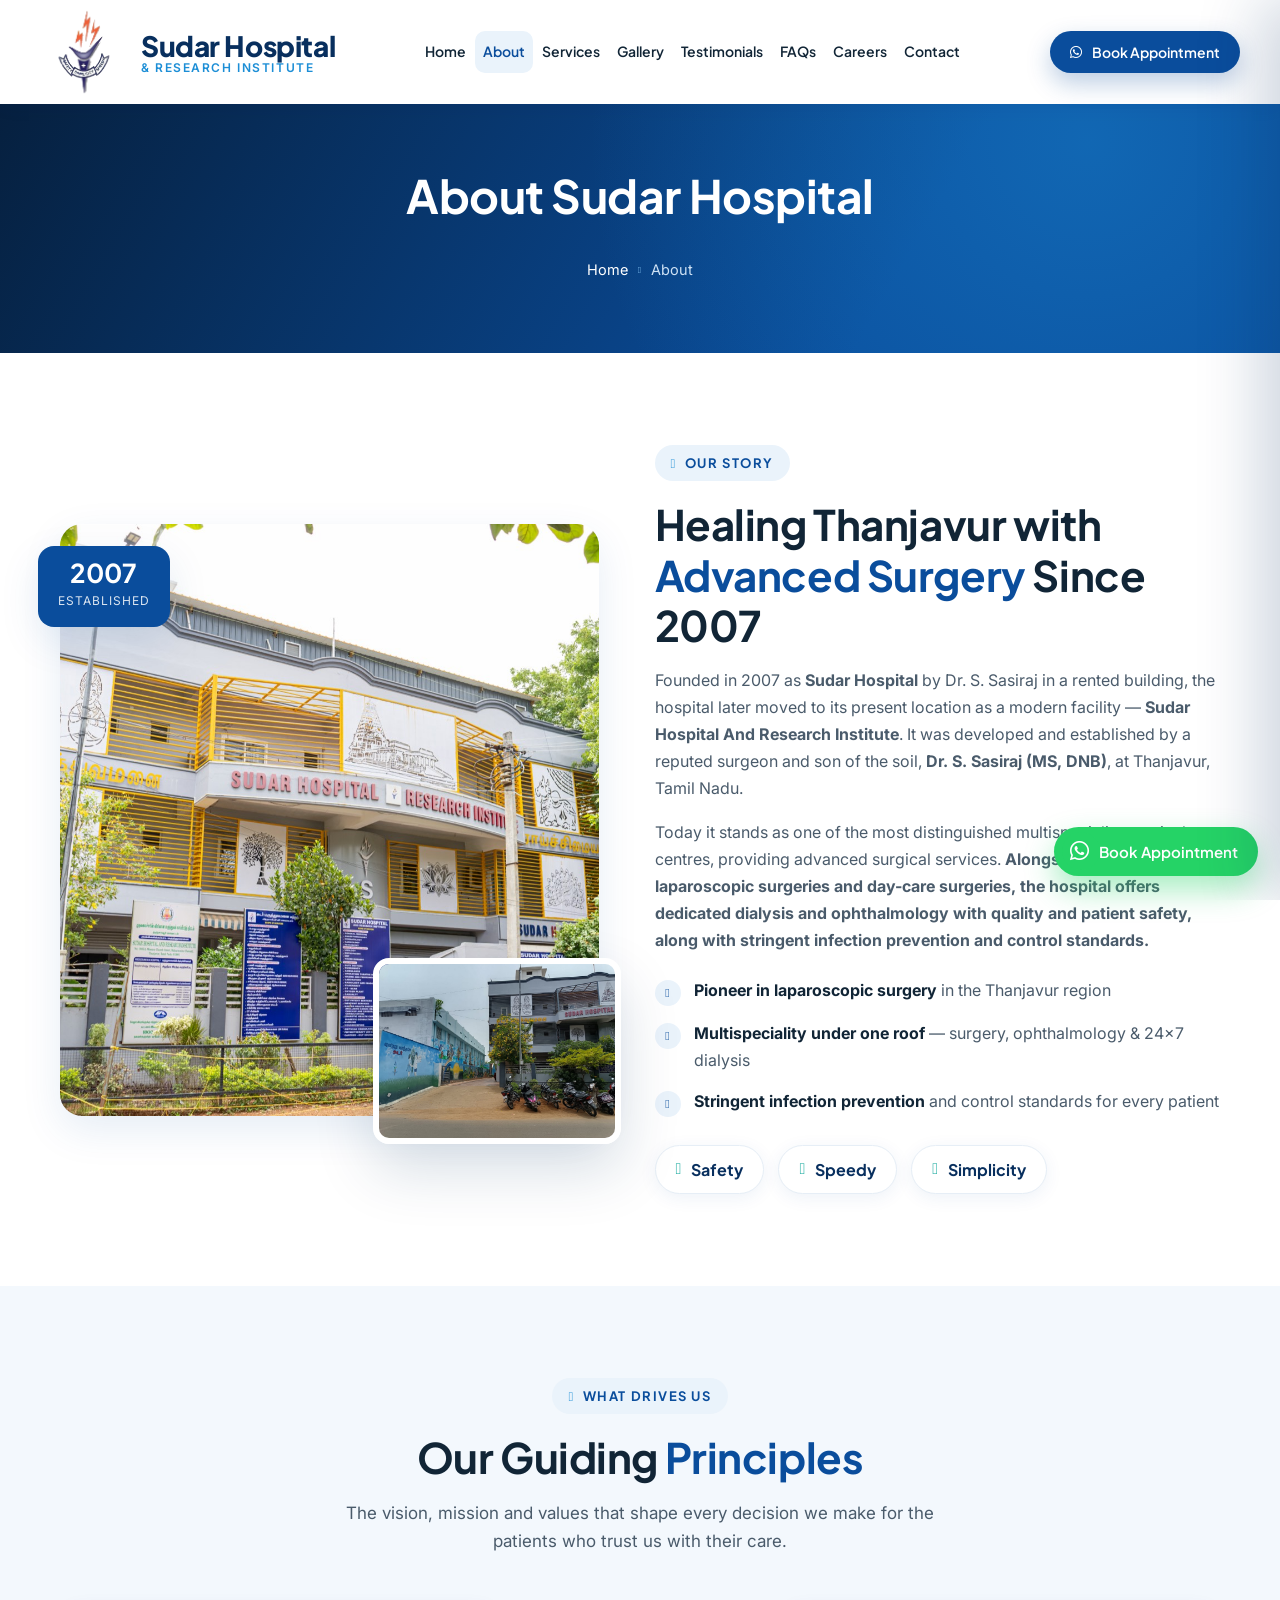
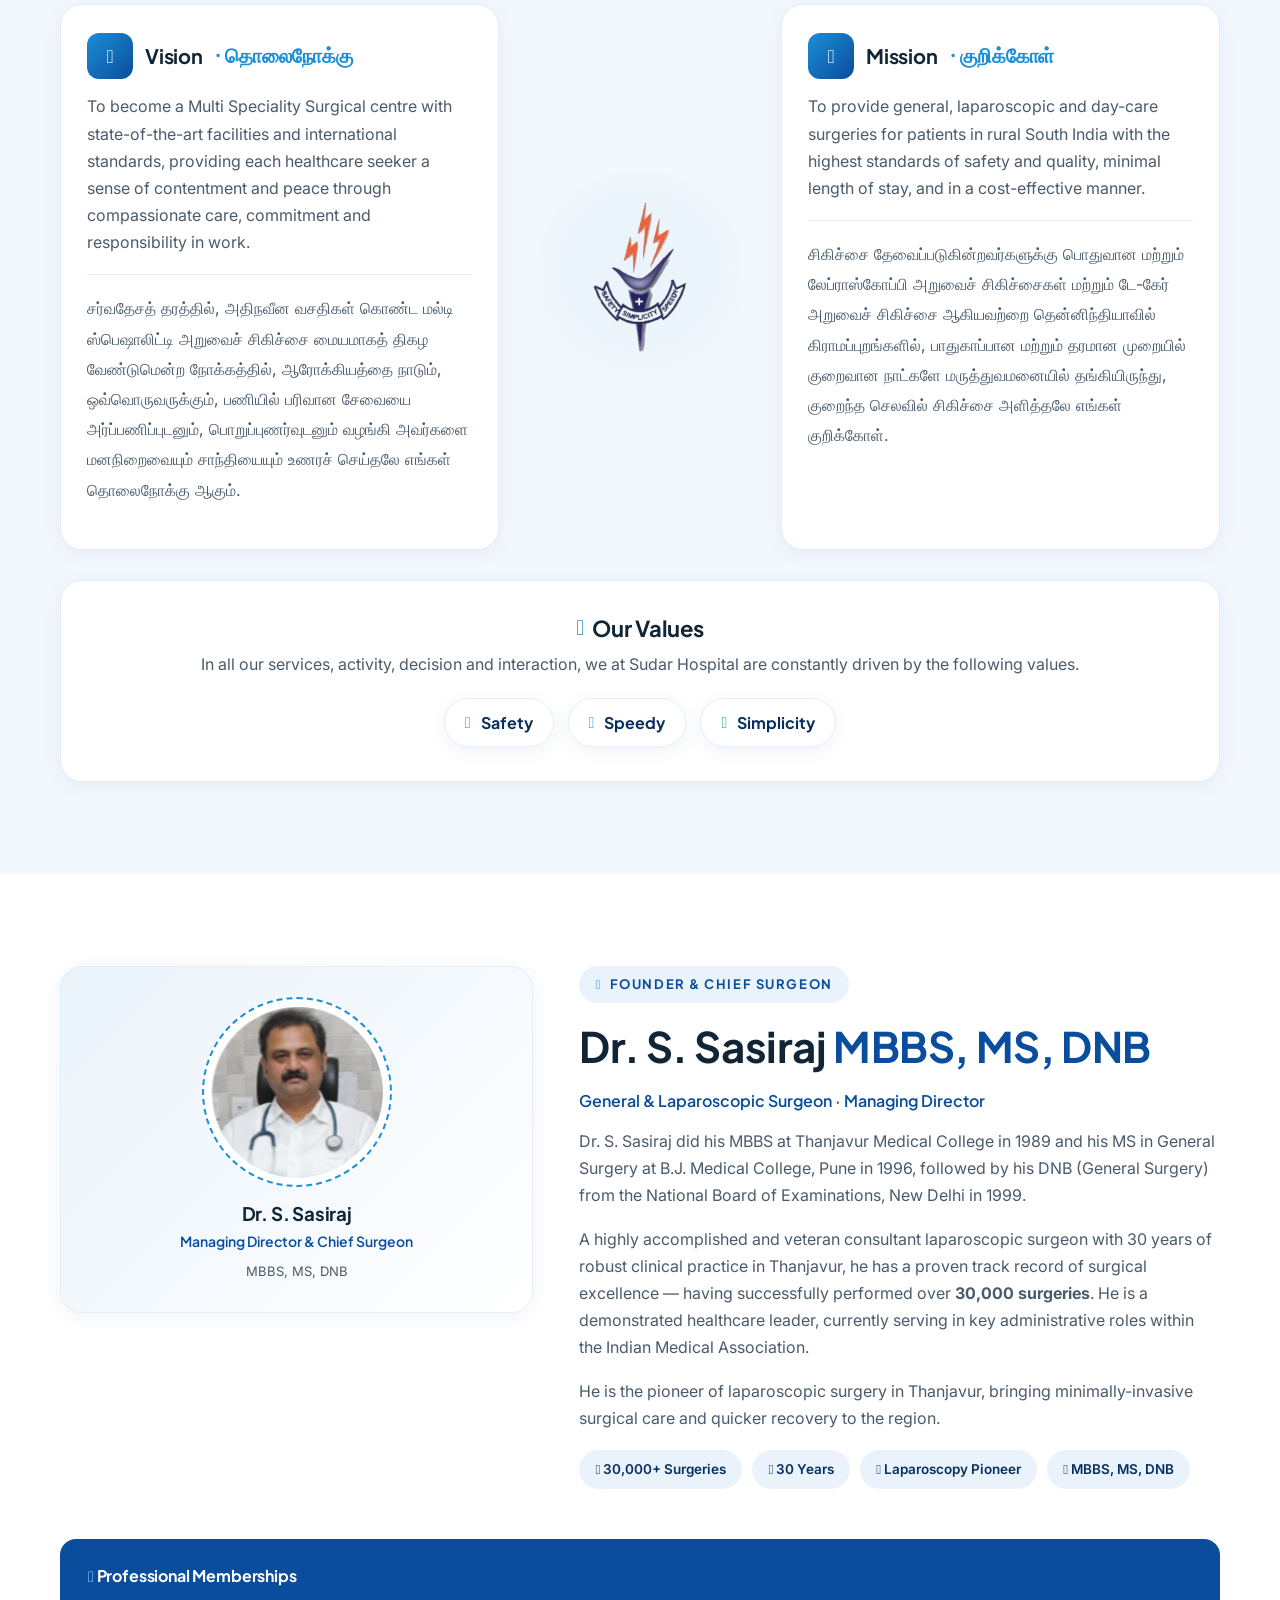
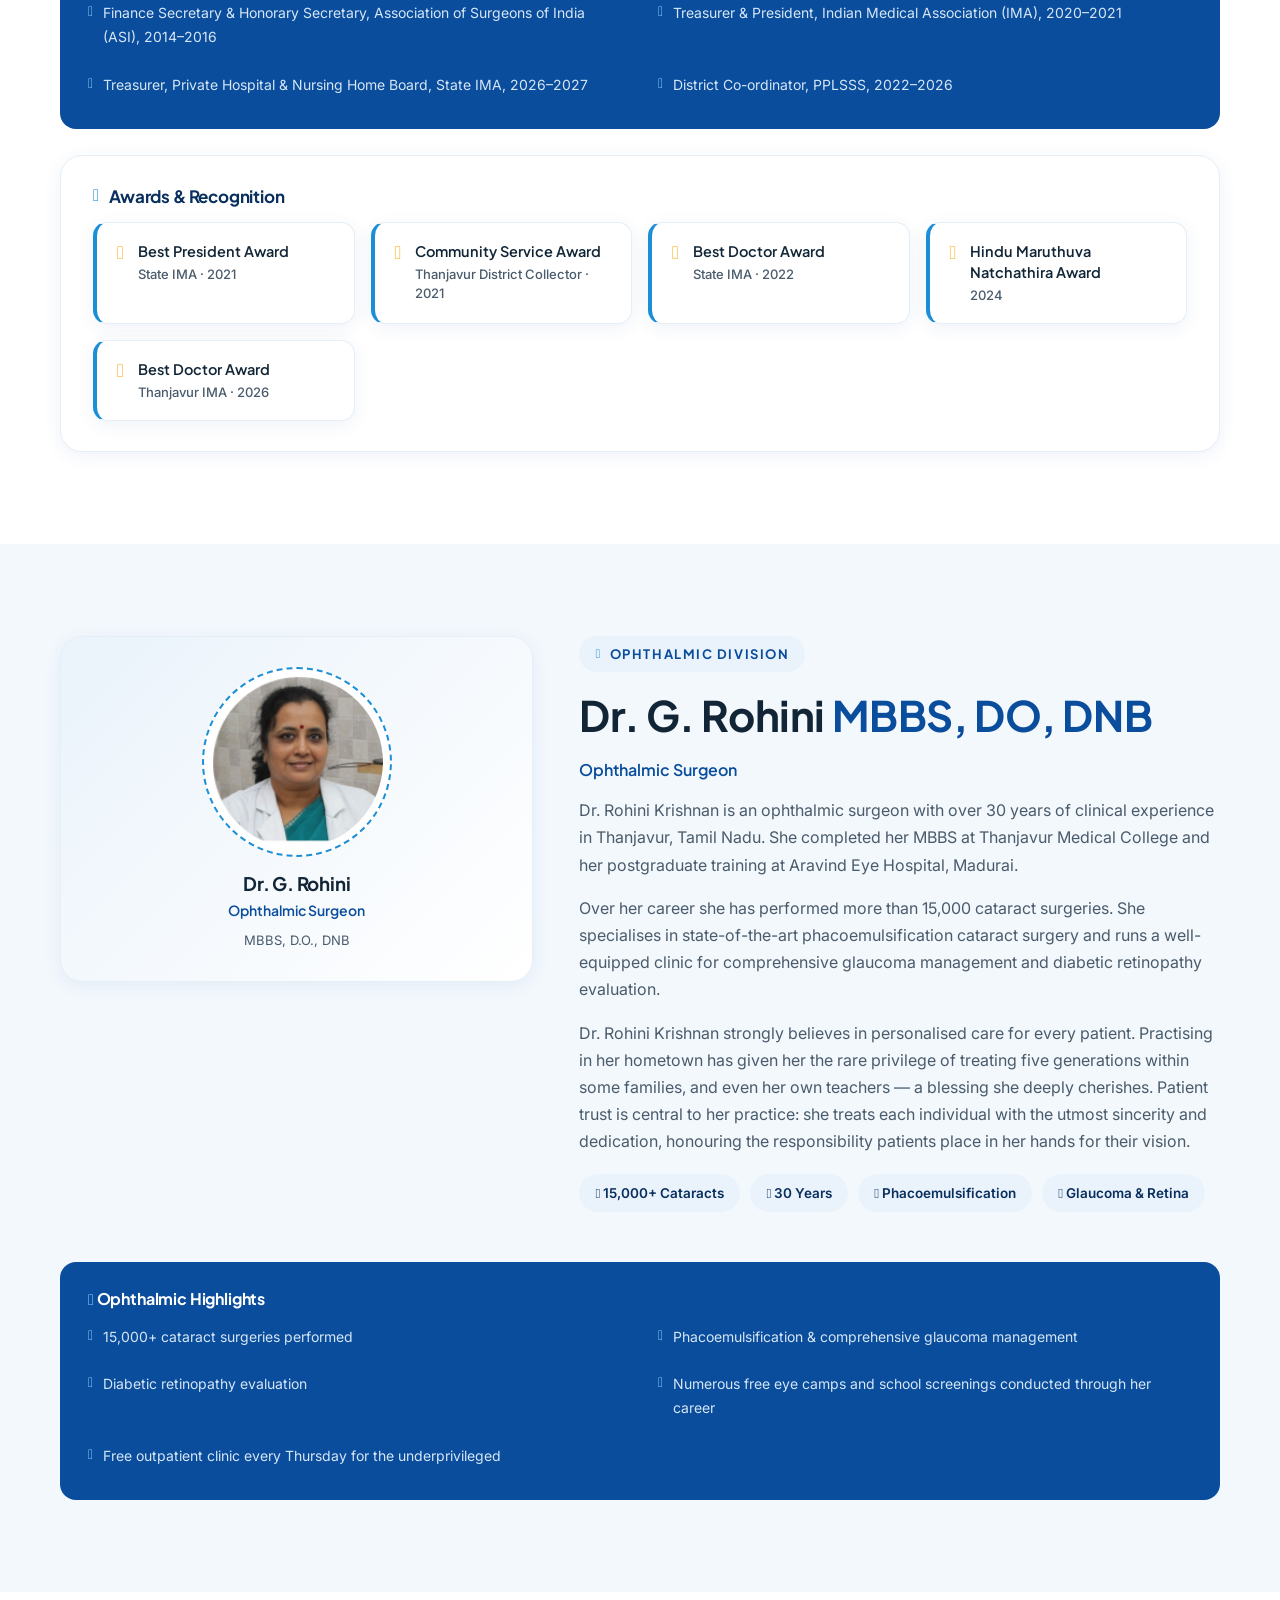
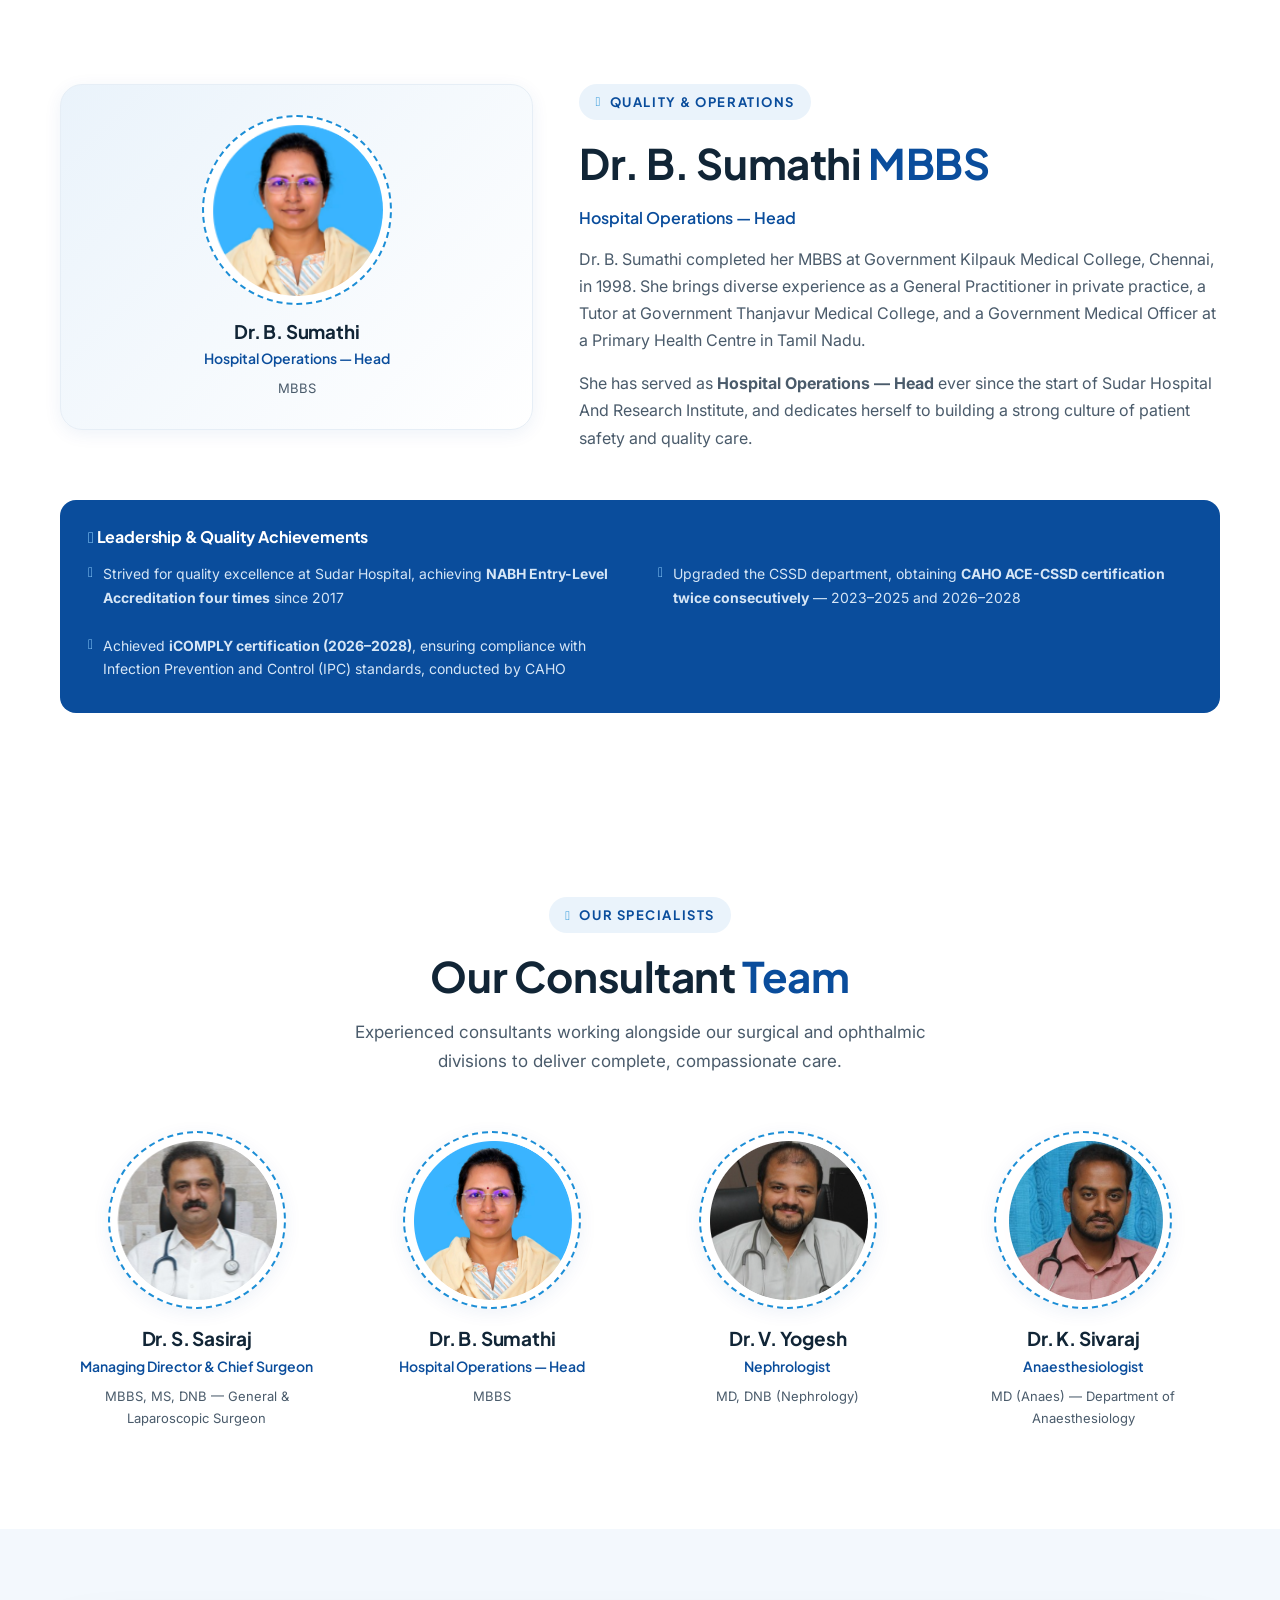
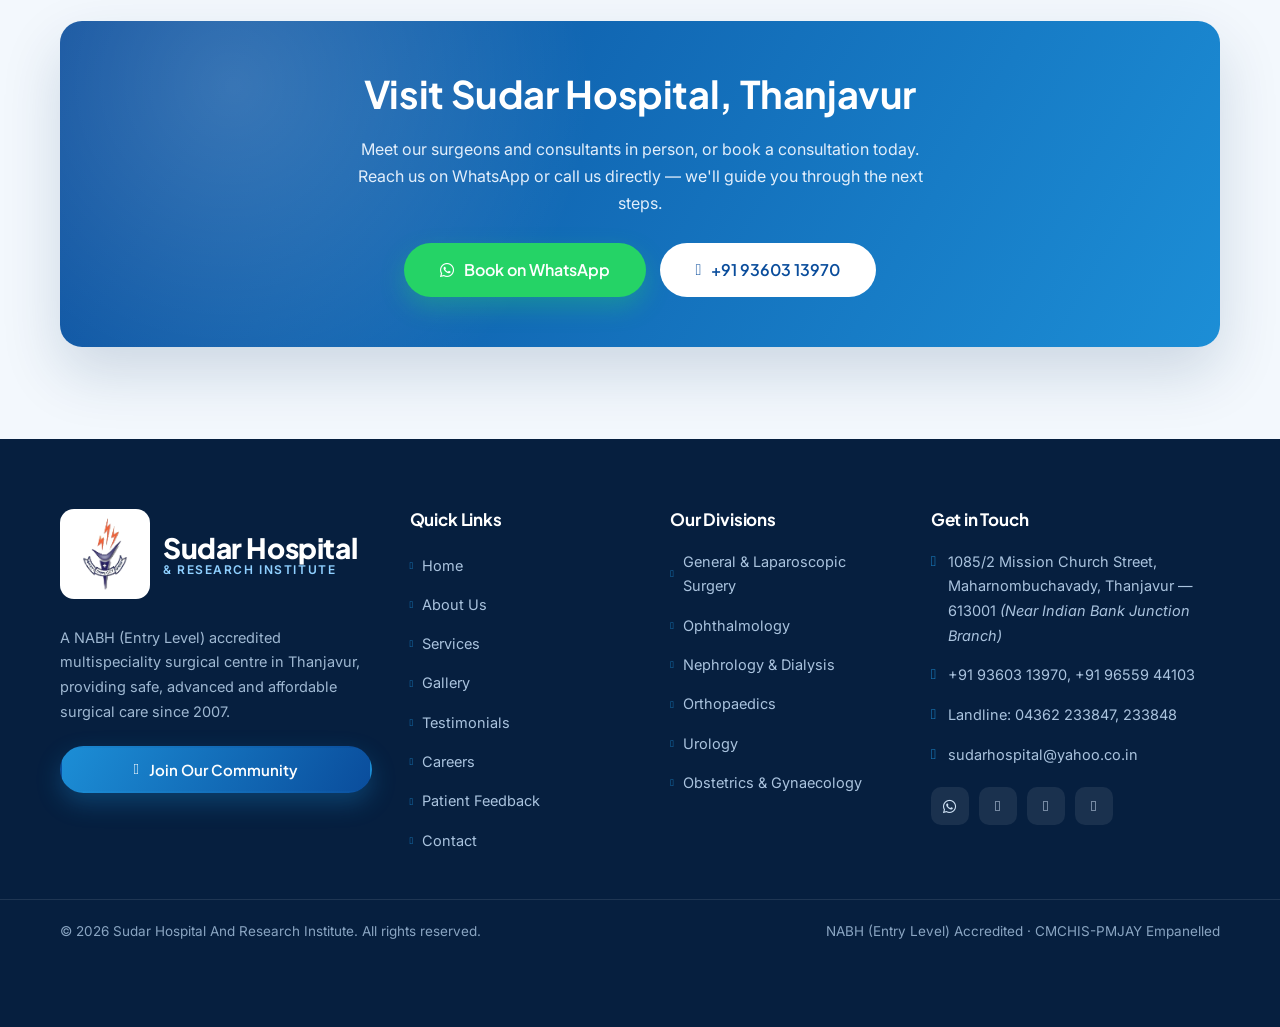
==== commit eece7bf0: "commit" ====
--- a/about.html
+++ b/about.html
@@ -186,6 +186,10 @@
           <h3><span class="sd-pc-ic"><i class="fa-solid fa-lightbulb"></i></span> Vision <span class="sd-ta-label" lang="ta">· தொலைநோக்கு</span></h3>
           <p>To become a Multi Speciality Surgical centre with state-of-the-art facilities and international standards, providing each healthcare seeker a sense of contentment and peace through compassionate care, commitment and responsibility in work.</p>
           <p lang="ta" style="line-height:1.85;">சர்வதேசத் தரத்தில், அதிநவீன வசதிகள் கொண்ட மல்டி ஸ்பெஷாலிட்டி அறுவைச் சிகிச்சை மையமாகத் திகழ வேண்டுமென்ற நோக்கத்தில், ஆரோக்கியத்தை நாடும், ஒவ்வொருவருக்கும், பணியில் பரிவான சேவையை அர்ப்பணிப்புடனும், பொறுப்புணர்வுடனும் வழங்கி அவர்களை மனநிறைவையும் சாந்தியையும் உணரச் செய்தலே எங்கள் தொலைநோக்கு ஆகும்.</p>
+        </div>
+        <div class="sd-principles__mark" data-aos="zoom-in" data-aos-delay="60">
+          <img src="assets/img/sudar/logo/sudar-logo-lg.png" alt="Sudar Hospital &amp; Research Institute logo"
+            width="200" height="200" loading="lazy" decoding="async">
         </div>
         <div class="sd-pc-card" data-aos="fade-up" data-aos-delay="100">
           <h3><span class="sd-pc-ic"><i class="fa-solid fa-bullseye"></i></span> Mission <span class="sd-ta-label" lang="ta">· குறிக்கோள்</span></h3>
--- a/assets/css/sudar.css
+++ b/assets/css/sudar.css
@@ -421,15 +421,27 @@
 /* ============================================================
    PATIENT CARE
    ============================================================ */
-/* Vision | Mission side by side; the Our Values card sits beneath them. */
-.sd-principles { display: grid; grid-template-columns: 1fr 1fr; gap: 26px; align-items: stretch; }
+/* Vision | emblem | Mission — the crest is the centrepiece, vertically centred between the two cards.
+   The Our Values card sits beneath them. */
+.sd-principles { display: grid; grid-template-columns: 1fr auto 1fr; gap: 26px; align-items: stretch; }
+.sd-principles__mark {
+  align-self: center; width: 230px;
+  display: flex; flex-direction: column; align-items: center; text-align: center;
+}
+.sd-principles__mark img {
+  width: 212px; height: 212px; object-fit: contain; padding: 10px;
+  /* a soft halo stops the mark reading as a cut-out floating between the cards */
+  background: radial-gradient(circle at 50% 46%, var(--c-accent-soft) 0%, rgba(232,242,251,.55) 52%, rgba(255,255,255,0) 72%);
+  border-radius: 50%;
+}
 /* Our Values: crest, statement and the three value pills, centred beneath Vision | Mission */
 .sd-values-card {
   margin-top: 30px; text-align: center;
   background: #fff; border: 1px solid var(--c-line); border-radius: var(--radius-lg);
   padding: 34px 26px; box-shadow: var(--shadow-sm);
 }
-.sd-values-card img { display: block; width: 110px; height: 110px; object-fit: contain; margin: 0 auto 12px; }
+/* desktop already shows the crest between Vision | Mission; the card's own logo appears only once that crest is hidden (≤991px) */
+.sd-values-card img { display: none; width: 110px; height: 110px; object-fit: contain; margin: 0 auto 12px; }
 .sd-values-card h3 { display: inline-flex; align-items: center; gap: 8px; font-size: 22px; margin-bottom: 10px; }
 .sd-values-card h3 i { color: var(--c-accent); }
 .sd-values-card p { max-width: none; margin: 0 auto 20px; color: var(--c-body); }
@@ -871,7 +883,37 @@
 @media (max-width: 991px) {
   html { scroll-padding-top: 96px; }
   .sd-principles { grid-template-columns: 1fr; gap: 22px; }
-  
+  /* stacked: the crest only works as a centrepiece between the two cards; the values card carries the logo */
+  .sd-principles__mark { display: none; }
+  .sd-values-card { margin-top: 22px; padding: 30px 22px; }
+  .sd-values-card img { display: block; width: 96px; height: 96px; }
+  .sd-values-card h3 { font-size: 20px; }
+  .sd-section { padding: 64px 0; }
+  .sd-section--tight { padding: 52px 0; }
+
+  .sd-hero__grid { grid-template-columns: 1fr; gap: 30px; padding: 50px 0 70px; }
+  .sd-hero__mark { width: 340px; height: 340px; }
+  .sd-hero__visual { max-width: min(460px, 100%); margin: 0 auto; }
+  /* decorative badges hang outside the photo on desktop — tuck them back in
+     once the column is centred, or they push the layout wider than the screen */
+  .sd-hero__badge { left: 0; bottom: -16px; }
+  .sd-hero__badge2 { right: 0; top: -14px; }
+
+  .sd-about__grid, .sd-profile, .sd-contact__grid { grid-template-columns: 1fr; gap: 34px; }
+  .sd-about__media { max-width: min(460px, 100%); margin: 0 auto 34px; }
+  .sd-about__media .accent-img { right: 0; bottom: -22px; }
+  .sd-about__media .estab { left: 0; }
+
+  .sd-grid-3, .sd-grid-4, .sd-why__grid, .sd-accred { grid-template-columns: repeat(2, 1fr); }
+  .sd-grid-5 { grid-template-columns: repeat(3, 1fr); }
+  .sd-insurance { grid-template-columns: repeat(3, 1fr); }
+  .sd-stats__grid { grid-template-columns: repeat(2, 1fr); gap: 28px 12px; }
+  .sd-stat:nth-child(2)::after { display: none; }
+  .sd-gallery { grid-template-columns: repeat(2, 1fr); }
+  .sd-topbar__info { gap: 16px; }
+  .sd-list-cols { grid-template-columns: repeat(2, 1fr); }
+}
+
 /* ---------- ≤900 ---------- */
 @media (max-width: 900px) {
   .sd-graph { grid-template-columns: 1fr; gap: 30px; }
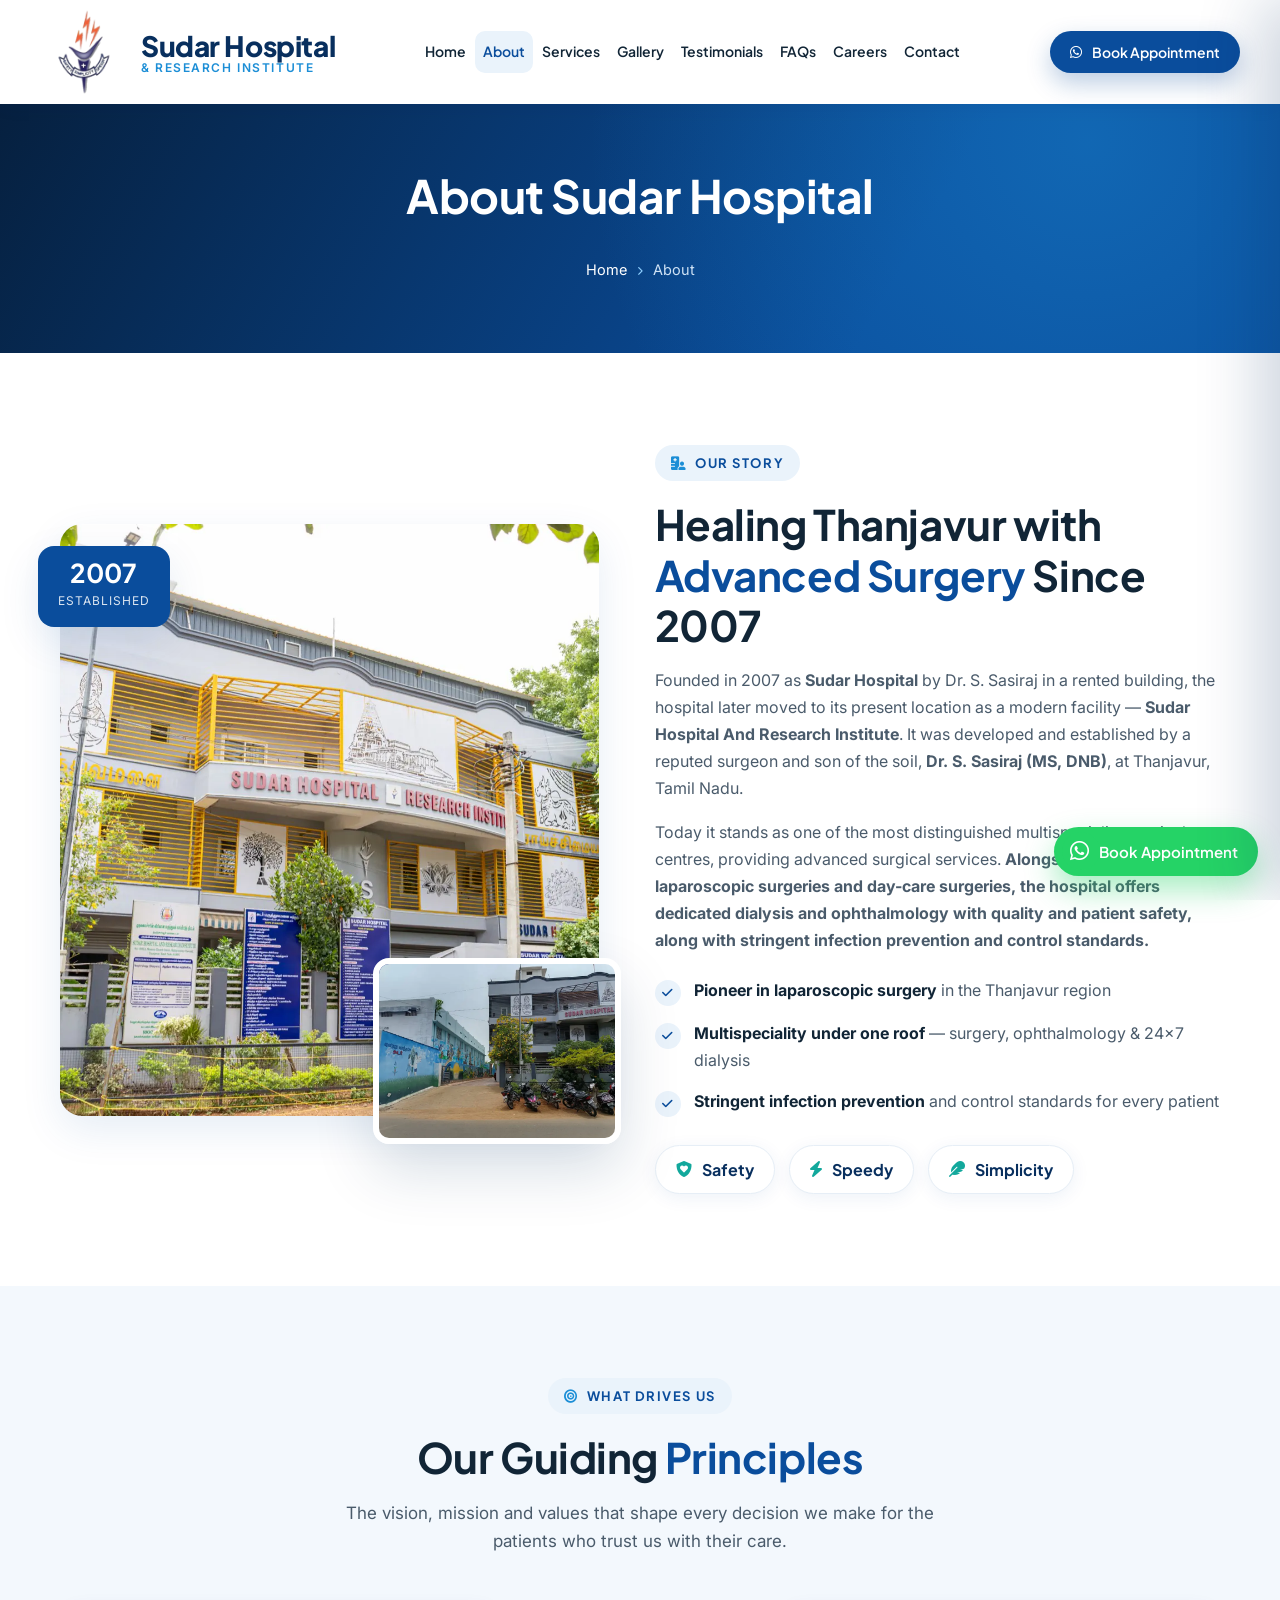
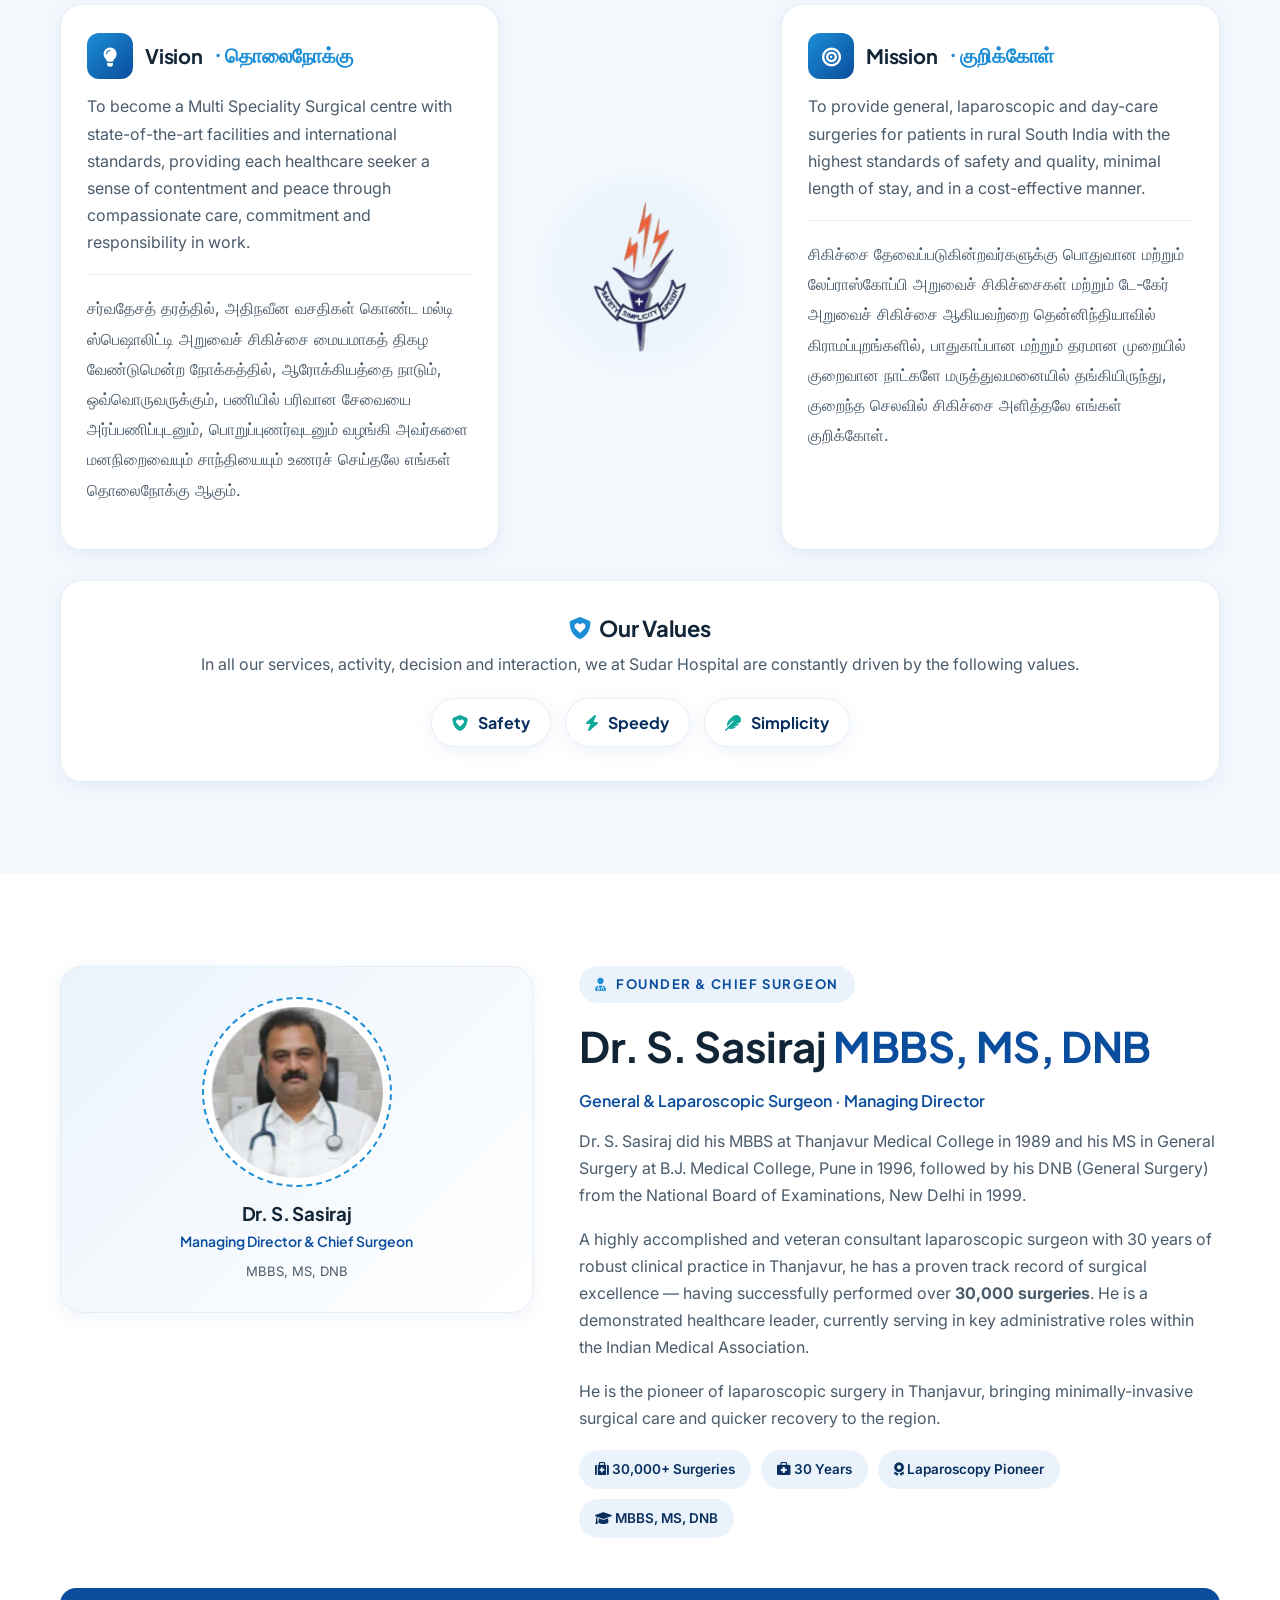
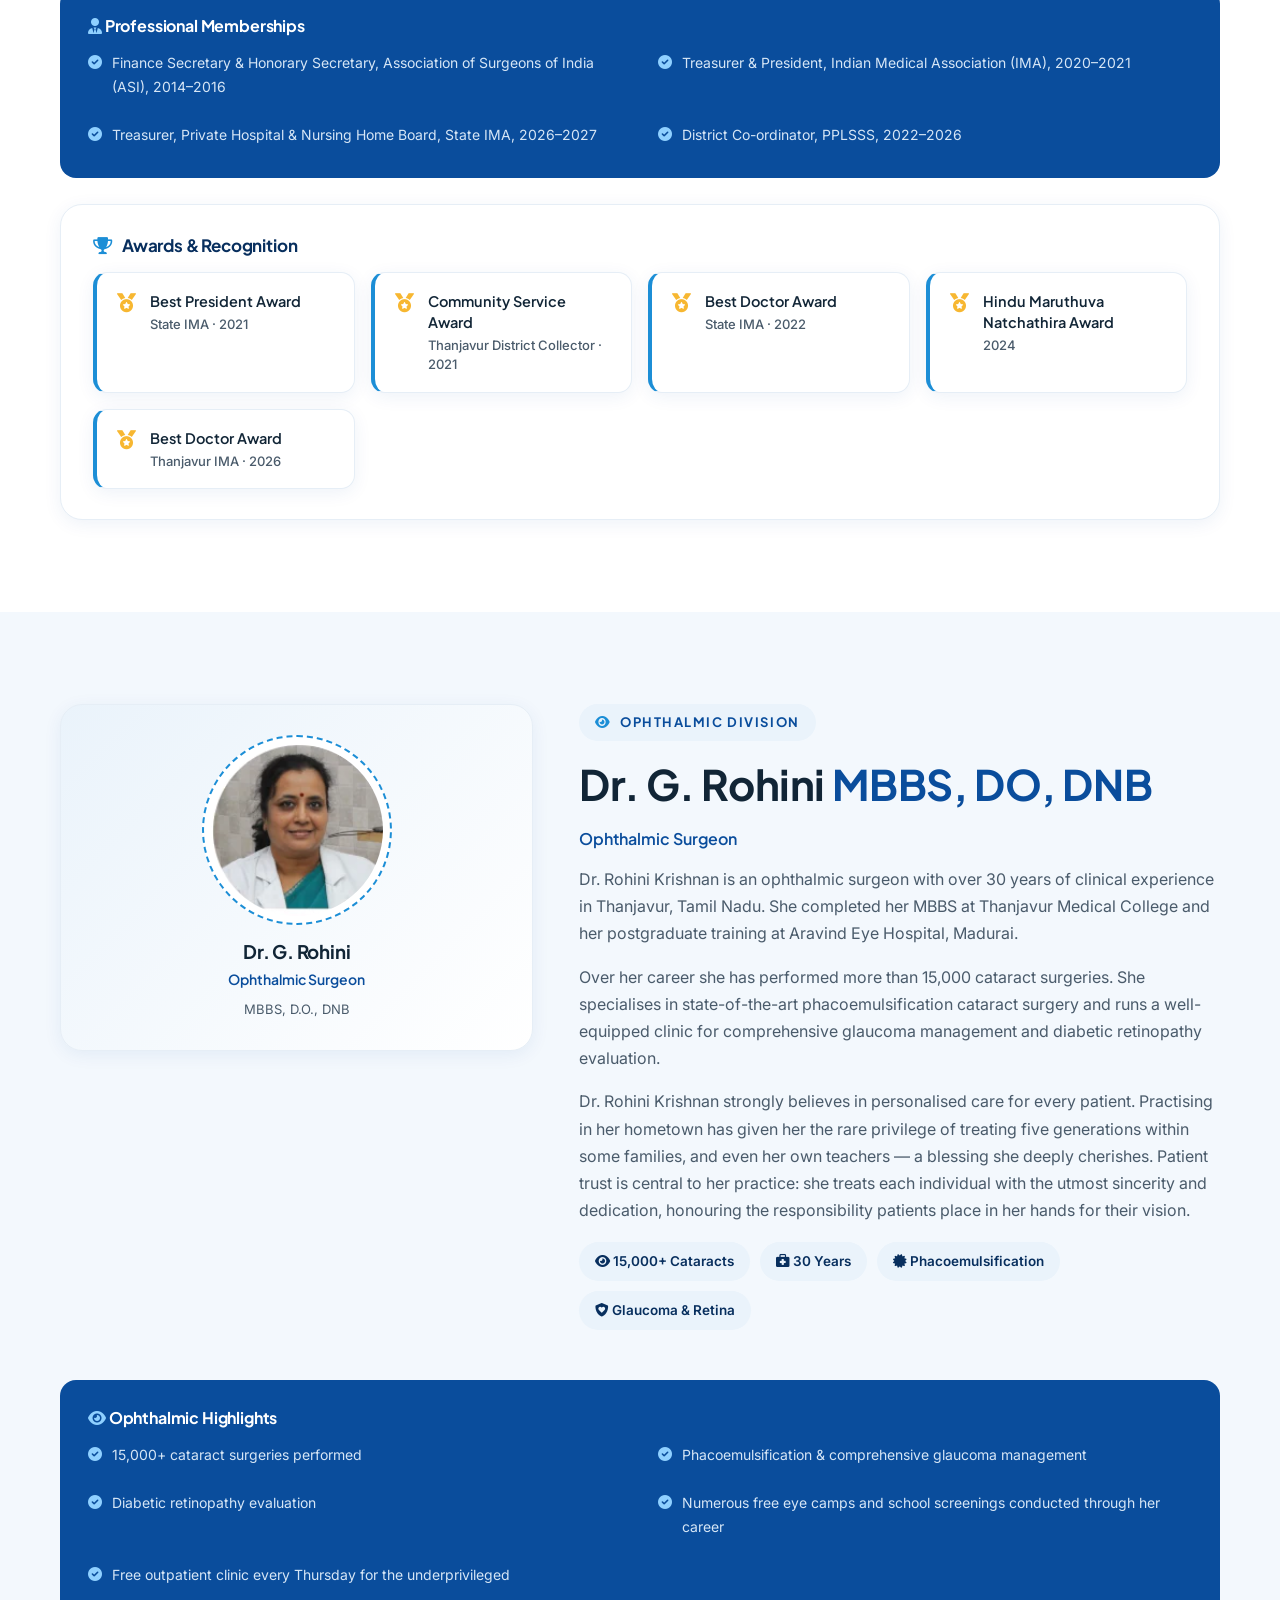
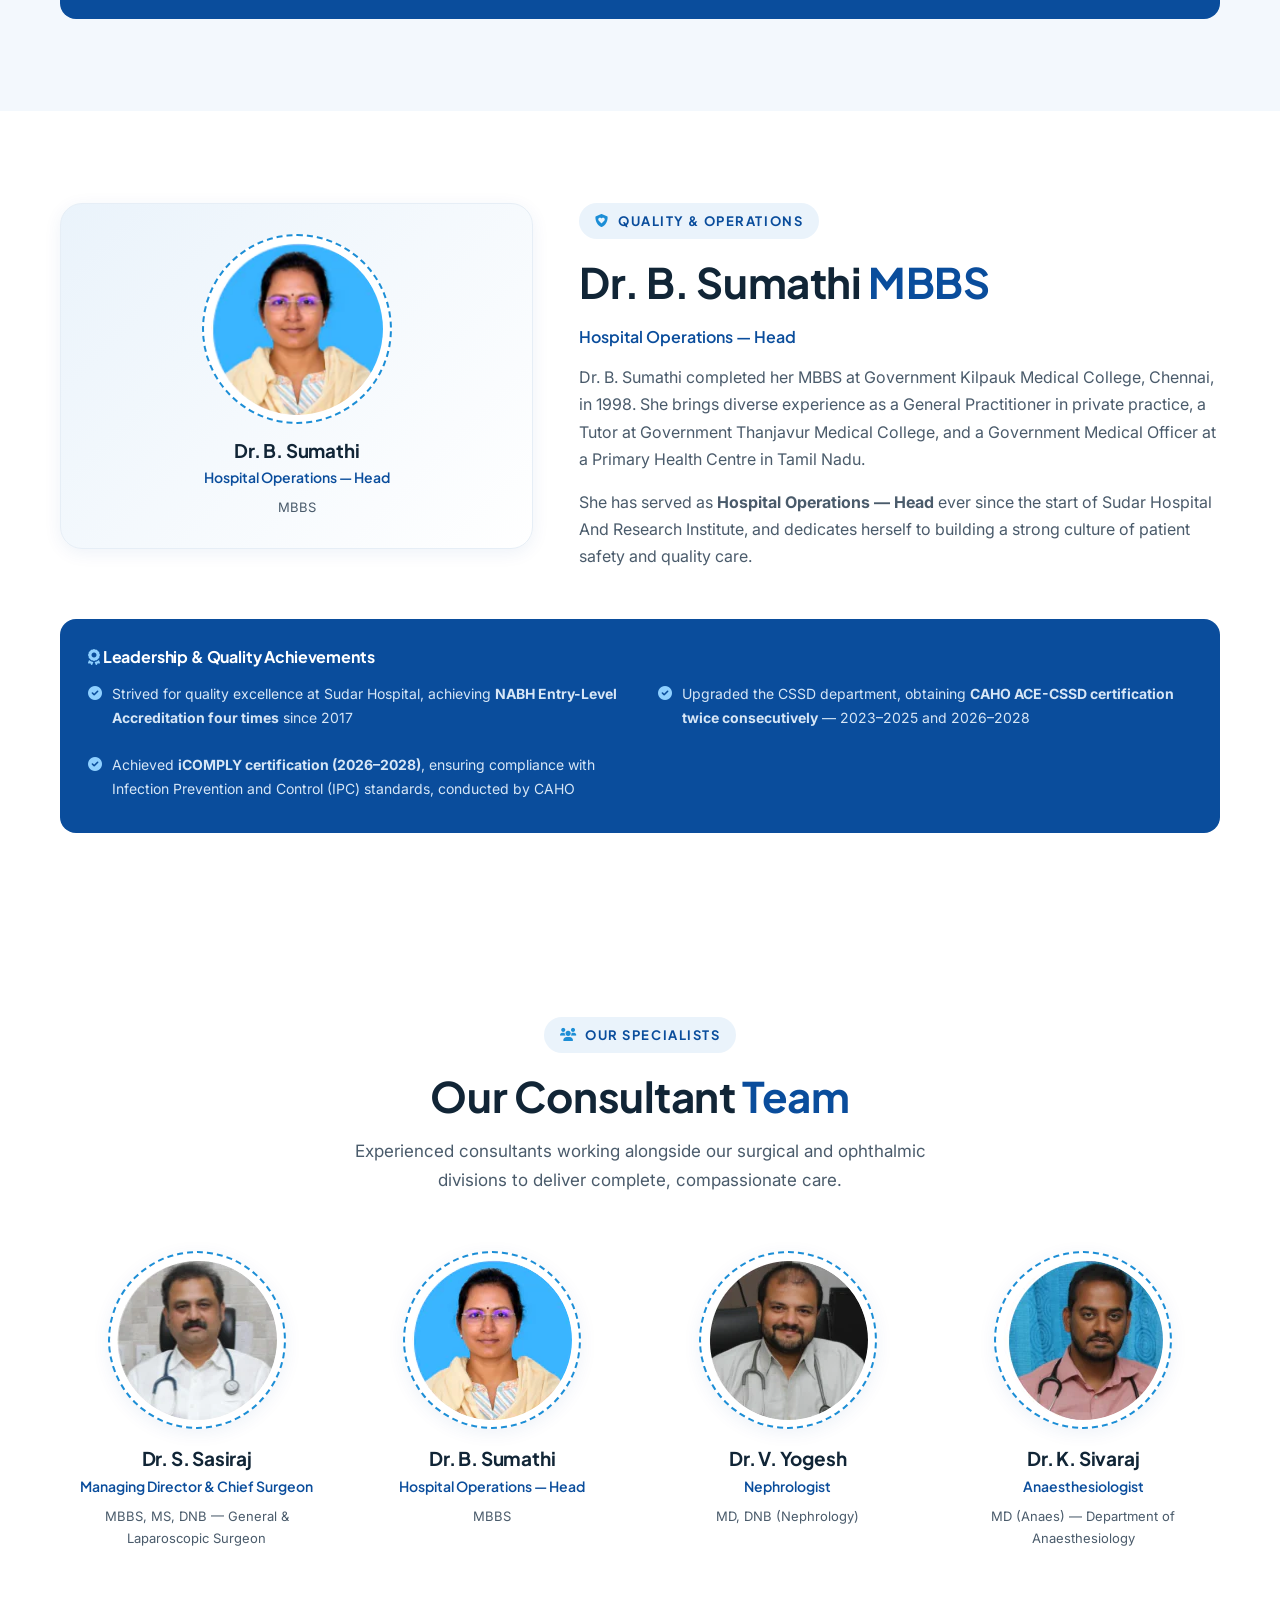
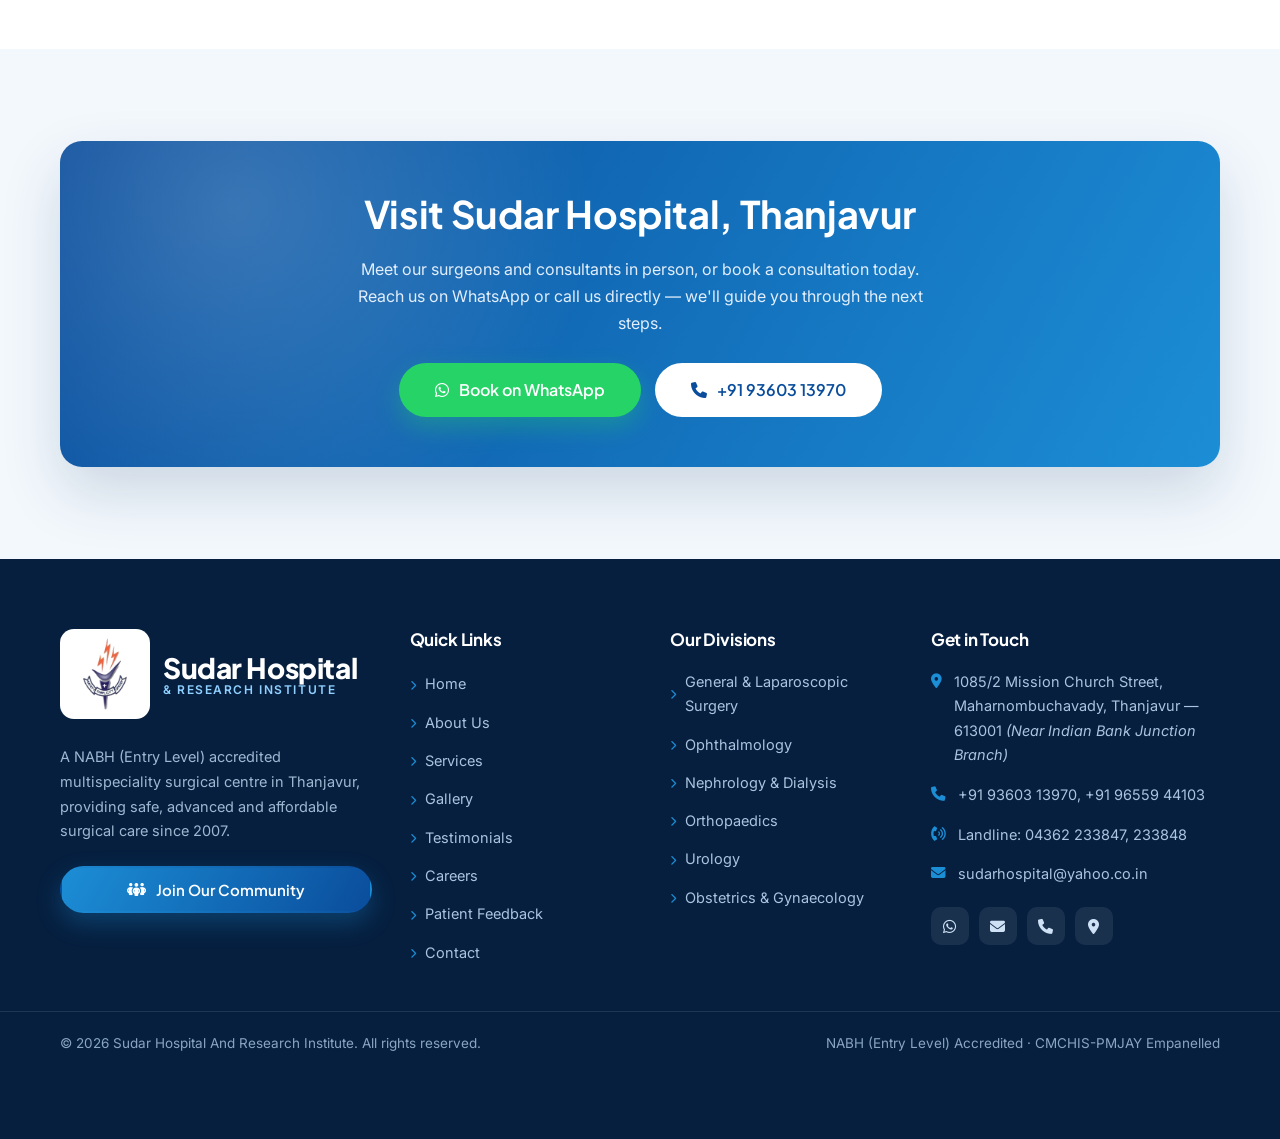
==== commit 414062ea: "commit" ====
--- a/about.html
+++ b/about.html
@@ -22,11 +22,11 @@
   <!--===== FONTS =====-->
   <link rel="preconnect" href="https://fonts.googleapis.com">
   <link rel="preconnect" href="https://fonts.gstatic.com" crossorigin>
-  <link href="https://fonts.googleapis.com/css2?family=Plus+Jakarta+Sans:wght@500;600;700;800&family=Inter:wght@400;500;600&display=swap" rel="stylesheet">
+  <link rel="preload" as="style" href="https://fonts.googleapis.com/css2?family=Plus+Jakarta+Sans:wght@500;600;700;800&family=Inter:wght@400;500;600&display=swap" onload="this.onload=null;this.rel='stylesheet'">
+  <noscript><link rel="stylesheet" href="https://fonts.googleapis.com/css2?family=Plus+Jakarta+Sans:wght@500;600;700;800&family=Inter:wght@400;500;600&display=swap"></noscript>
 
   <!--===== CSS =====-->
   <link rel="stylesheet" href="assets/css/fa-subset.css">
-  <link rel="stylesheet" href="assets/css/plugins/aos.css">
   <link rel="stylesheet" href="assets/css/sudar.css">
 
   <!--===== Local Business Schema =====-->
@@ -36,7 +36,7 @@
     "@type": "Hospital",
     "name": "Sudar Hospital And Research Institute",
     "description": "NABH (Entry Level) accredited multispeciality surgical centre in Thanjavur offering general & laparoscopic surgery, ophthalmology, dialysis and more.",
-    "image": "assets/img/sudar/photos/front-photo.jpg",
+    "image": "assets/img/sudar/photos/front-photo.webp",
     "url": "https://sudarhospital.com",
     "telephone": "+919360313970",
     "medicalSpecialty": ["Surgery", "Ophthalmology", "Nephrology", "Orthopedic", "Urologic", "Gynecologic"],
@@ -54,23 +54,6 @@
 
 <body>
 
-  <!--===== PRELOADER =====-->
-  <div class="sd-preload">
-    <div class="sd-preload__inner">
-      <div class="sd-preload__badge">
-        <svg class="sd-preload__spin" viewBox="0 0 100 100" aria-hidden="true">
-          <defs><linearGradient id="sdPreGrad" x1="0" y1="0" x2="1" y2="1"><stop offset="0" stop-color="#1c8ed6"/><stop offset="1" stop-color="#0a4d9c"/></linearGradient></defs>
-          <circle cx="50" cy="50" r="45" fill="none" stroke="#dbe8f4" stroke-width="5"/>
-          <circle class="arc" cx="50" cy="50" r="45" fill="none" stroke="url(#sdPreGrad)" stroke-width="5" stroke-linecap="round" stroke-dasharray="80 220"/>
-        </svg>
-        <img src="assets/img/sudar/logo/sudar-logo.png" alt="Sudar Hospital" class="sd-preload__logo">
-      </div>
-      <div class="sd-preload__name">SUDAR HOSPITAL<span>&amp; Research Institute</span></div>
-      <svg class="sd-preload__ecg" viewBox="0 0 210 34" preserveAspectRatio="none" aria-hidden="true">
-        <path d="M0 17 H66 l7 -13 l10 26 l8 -20 l6 7 H210" fill="none" stroke="#1c8ed6" stroke-width="2.6" stroke-linecap="round" stroke-linejoin="round"/>
-      </svg>
-    </div>
-  </div>
 
   <!--===== FLOATING WHATSAPP + TOP =====-->
   <a class="sd-wa" href="https://api.whatsapp.com/send/?phone=919360313970&text=Hello%20Sudar%20Hospital%2C%20I%20would%20like%20to%20book%20an%20appointment." target="_blank" rel="noopener" aria-label="Book on WhatsApp">
@@ -83,7 +66,7 @@
   <header class="sd-header">
     <div class="sd-container sd-header__in">
       <a href="index.html" class="sd-brand">
-        <img src="assets/img/sudar/logo/sudar-logo.png" alt="Sudar Hospital logo" class="sd-brand__mark">
+        <img src="assets/img/sudar/logo/sudar-logo.webp" alt="Sudar Hospital logo" class="sd-brand__mark">
         <span class="sd-brand__tx"><b>Sudar Hospital</b><span>&amp; Research Institute</span></span>
       </a>
       <nav class="sd-nav">
@@ -109,7 +92,7 @@
   <aside class="sd-drawer" aria-label="Mobile menu">
     <div class="sd-drawer__head">
       <a href="index.html" class="sd-brand">
-        <img src="assets/img/sudar/logo/sudar-logo.png" alt="Sudar Hospital logo" class="sd-brand__mark">
+        <img src="assets/img/sudar/logo/sudar-logo.webp" alt="Sudar Hospital logo" class="sd-brand__mark">
         <span class="sd-brand__tx"><b>Sudar Hospital</b><span>&amp; Research Institute</span></span>
       </a>
       <button class="sd-drawer__close" aria-label="Close menu"><i class="fa-solid fa-xmark"></i></button>
@@ -149,8 +132,8 @@
     <div class="sd-container">
       <div class="sd-about__grid">
         <div class="sd-about__media" data-aos="fade-right">
-          <img src="assets/img/sudar/photos/front-photo.jpg" alt="Sudar Hospital And Research Institute, Thanjavur" class="main" loading="lazy" decoding="async">
-          <img src="assets/img/sudar/photos/entrance.jpg" alt="Entrance of Sudar Hospital, Thanjavur" class="accent-img" loading="lazy" decoding="async">
+          <img src="assets/img/sudar/photos/front-photo.webp" alt="Sudar Hospital And Research Institute, Thanjavur" class="main" loading="lazy" decoding="async">
+          <img src="assets/img/sudar/photos/entrance-sm.webp" alt="Entrance of Sudar Hospital, Thanjavur" class="accent-img" loading="lazy" decoding="async">
           <div class="estab"><b>2007</b><span>Established</span></div>
         </div>
         <div class="sd-about__body" data-aos="fade-left">
@@ -188,7 +171,7 @@
           <p lang="ta" style="line-height:1.85;">சர்வதேசத் தரத்தில், அதிநவீன வசதிகள் கொண்ட மல்டி ஸ்பெஷாலிட்டி அறுவைச் சிகிச்சை மையமாகத் திகழ வேண்டுமென்ற நோக்கத்தில், ஆரோக்கியத்தை நாடும், ஒவ்வொருவருக்கும், பணியில் பரிவான சேவையை அர்ப்பணிப்புடனும், பொறுப்புணர்வுடனும் வழங்கி அவர்களை மனநிறைவையும் சாந்தியையும் உணரச் செய்தலே எங்கள் தொலைநோக்கு ஆகும்.</p>
         </div>
         <div class="sd-principles__mark" data-aos="zoom-in" data-aos-delay="60">
-          <img src="assets/img/sudar/logo/sudar-logo-lg.png" alt="Sudar Hospital &amp; Research Institute logo"
+          <img src="assets/img/sudar/logo/sudar-logo-lg.webp" alt="Sudar Hospital &amp; Research Institute logo"
             width="200" height="200" loading="lazy" decoding="async">
         </div>
         <div class="sd-pc-card" data-aos="fade-up" data-aos-delay="100">
@@ -199,7 +182,7 @@
       </div>
       <!-- Our Values card (client req.), shown on all screen sizes beneath Vision | Mission. -->
       <div class="sd-values-card" data-aos="fade-up">
-        <img src="assets/img/sudar/logo/sudar-logo-lg.png" alt="" width="96" height="96" loading="lazy" decoding="async">
+        <img src="assets/img/sudar/logo/sudar-logo-lg.webp" alt="" width="96" height="96" loading="lazy" decoding="async">
         <h3><i class="fa-solid fa-shield-heart"></i> Our Values</h3>
         <p>In all our services, activity, decision and interaction, we at Sudar Hospital are constantly driven by the following values.</p>
         <div class="sd-values">
@@ -217,7 +200,7 @@
       <div class="sd-profile">
         <div class="sd-profile__media" data-aos="fade-right">
           <div style="background:linear-gradient(135deg,var(--c-accent-soft),#fff);border:1px solid var(--c-line);border-radius:var(--radius-lg);padding:30px 24px;text-align:center;box-shadow:var(--shadow-sm);margin-bottom:18px;">
-            <img src="assets/img/sudar/team/portraits/dr-sasiraj.png" alt="Dr. S. Sasiraj, Founder &amp; Chief Surgeon" class="sd-docp__img" loading="lazy" decoding="async">
+            <img src="assets/img/sudar/team/portraits/dr-sasiraj.webp" alt="Dr. S. Sasiraj, Founder &amp; Chief Surgeon" class="sd-docp__img" loading="lazy" decoding="async">
             <h3 style="margin-bottom:4px;">Dr. S. Sasiraj</h3>
             <div style="color:var(--c-primary);font-weight:600;font-family:var(--ff-head);font-size:14px;">Managing Director &amp; Chief Surgeon</div>
             <p style="font-size:13px;margin:6px 0 0;color:var(--c-body);">MBBS, MS, DNB</p>
@@ -266,7 +249,7 @@
       <div class="sd-profile">
         <div class="sd-profile__media" data-aos="fade-right">
           <div style="background:linear-gradient(135deg,var(--c-accent-soft),#fff);border:1px solid var(--c-line);border-radius:var(--radius-lg);padding:30px 24px;text-align:center;box-shadow:var(--shadow-sm);margin-bottom:18px;">
-            <img src="assets/img/sudar/team/portraits/dr-rohini.png" alt="Dr. G. Rohini, Ophthalmic Surgeon" class="sd-docp__img" loading="lazy" decoding="async">
+            <img src="assets/img/sudar/team/portraits/dr-rohini.webp" alt="Dr. G. Rohini, Ophthalmic Surgeon" class="sd-docp__img" loading="lazy" decoding="async">
             <h3 style="margin-bottom:4px;">Dr. G. Rohini</h3>
             <div style="color:var(--c-primary);font-weight:600;font-family:var(--ff-head);font-size:14px;">Ophthalmic Surgeon</div>
             <p style="font-size:13px;margin:6px 0 0;color:var(--c-body);">MBBS, D.O., DNB</p>
@@ -306,7 +289,7 @@
       <div class="sd-profile">
         <div class="sd-profile__media" data-aos="fade-right">
           <div style="background:linear-gradient(135deg,var(--c-accent-soft),#fff);border:1px solid var(--c-line);border-radius:var(--radius-lg);padding:30px 24px;text-align:center;box-shadow:var(--shadow-sm);margin-bottom:18px;">
-            <img src="assets/img/sudar/team/portraits/dr-sumathi.png" alt="Dr. B. Sumathi, Hospital Operations Head" class="sd-docp__img" loading="lazy" decoding="async">
+            <img src="assets/img/sudar/team/portraits/dr-sumathi.webp" alt="Dr. B. Sumathi, Hospital Operations Head" class="sd-docp__img" loading="lazy" decoding="async">
             <h3 style="margin-bottom:4px;">Dr. B. Sumathi</h3>
             <div style="color:var(--c-primary);font-weight:600;font-family:var(--ff-head);font-size:14px;">Hospital Operations — Head</div>
             <p style="font-size:13px;margin:6px 0 0;color:var(--c-body);">MBBS</p>
@@ -341,25 +324,25 @@
       </div>
       <div class="sd-grid-4">
         <article class="sd-docc" data-aos="fade-up">
-          <div class="sd-docc__img"><img src="assets/img/sudar/team/portraits/dr-sasiraj.png" alt="Dr. S. Sasiraj, Managing Director and Chief Surgeon" loading="lazy" decoding="async"></div>
+          <div class="sd-docc__img"><img src="assets/img/sudar/team/portraits/dr-sasiraj.webp" alt="Dr. S. Sasiraj, Managing Director and Chief Surgeon" loading="lazy" decoding="async"></div>
           <h3>Dr. S. Sasiraj</h3>
           <div class="sd-docc__role">Managing Director &amp; Chief Surgeon</div>
           <p class="sd-docc__qual">MBBS, MS, DNB — General &amp; Laparoscopic Surgeon</p>
         </article>
         <article class="sd-docc" data-aos="fade-up" data-aos-delay="80">
-          <div class="sd-docc__img"><img src="assets/img/sudar/team/portraits/dr-sumathi.png" alt="Dr. B. Sumathi, Hospital Operations Head" loading="lazy" decoding="async"></div>
+          <div class="sd-docc__img"><img src="assets/img/sudar/team/portraits/dr-sumathi.webp" alt="Dr. B. Sumathi, Hospital Operations Head" loading="lazy" decoding="async"></div>
           <h3>Dr. B. Sumathi</h3>
           <div class="sd-docc__role">Hospital Operations — Head</div>
           <p class="sd-docc__qual">MBBS</p>
         </article>
         <article class="sd-docc" data-aos="fade-up" data-aos-delay="160">
-          <div class="sd-docc__img"><img src="assets/img/sudar/team/portraits/dr-yogesh.png" alt="Dr. V. Yogesh, Nephrologist" loading="lazy" decoding="async"></div>
+          <div class="sd-docc__img"><img src="assets/img/sudar/team/portraits/dr-yogesh.webp" alt="Dr. V. Yogesh, Nephrologist" loading="lazy" decoding="async"></div>
           <h3>Dr. V. Yogesh</h3>
           <div class="sd-docc__role">Nephrologist</div>
           <p class="sd-docc__qual">MD, DNB (Nephrology)</p>
         </article>
         <article class="sd-docc" data-aos="fade-up" data-aos-delay="240">
-          <div class="sd-docc__img"><img src="assets/img/sudar/team/portraits/dr-sivaraj.png" alt="Dr. K. Sivaraj, Anaesthesiologist" loading="lazy" decoding="async"></div>
+          <div class="sd-docc__img"><img src="assets/img/sudar/team/portraits/dr-sivaraj.webp" alt="Dr. K. Sivaraj, Anaesthesiologist" loading="lazy" decoding="async"></div>
           <h3>Dr. K. Sivaraj</h3>
           <div class="sd-docc__role">Anaesthesiologist</div>
           <p class="sd-docc__qual">MD (Anaes) — Department of Anaesthesiology</p>
@@ -388,7 +371,7 @@
       <div class="sd-footer__grid">
         <div class="sd-footer__about">
           <a href="index.html" class="sd-brand">
-            <img src="assets/img/sudar/logo/sudar-logo.png" alt="Sudar Hospital logo" class="sd-brand__mark">
+            <img src="assets/img/sudar/logo/sudar-logo.webp" alt="Sudar Hospital logo" class="sd-brand__mark">
             <span class="sd-brand__tx"><b>Sudar Hospital</b><span>&amp; Research Institute</span></span>
           </a>
           <p>A NABH (Entry Level) accredited multispeciality surgical centre in Thanjavur, providing safe, advanced and affordable surgical care since 2007.</p>
@@ -446,7 +429,6 @@
   </footer>
 
   <!--===== JS =====-->
-  <script defer src="assets/js/plugins/aos.js"></script>
   <script defer src="assets/js/sudar.js"></script>
 </body>
 
--- a/assets/css/fa-subset.css
+++ b/assets/css/fa-subset.css
@@ -4,96 +4,77 @@
 .fa,.fas,.fa-solid,.fab,.fa-brands{-webkit-font-smoothing:antialiased;-moz-osx-font-smoothing:grayscale;display:inline-block;font-style:normal;font-variant:normal;line-height:1;text-rendering:auto}
 .fa,.fas,.fa-solid{font-family:"Font Awesome 6 Free";font-weight:900}
 .fab,.fa-brands{font-family:"Font Awesome 6 Brands";font-weight:400}
+
 .fa-arrow-right-long::before{content:"\f178"}
 .fa-arrow-up::before{content:"\f062"}
 .fa-award::before{content:"\f559"}
 .fa-bars-staggered::before{content:"\f550"}
+.fa-bed-pulse::before{content:"\f487"}
 .fa-bed::before{content:"\f236"}
 .fa-bolt::before{content:"\f0e7"}
 .fa-bone::before{content:"\f5d7"}
 .fa-briefcase-medical::before{content:"\f469"}
+.fa-briefcase::before{content:"\f0b1"}
+.fa-building::before{content:"\f1ad"}
 .fa-bullseye::before{content:"\f140"}
 .fa-calendar-check::before{content:"\f274"}
 .fa-certificate::before{content:"\f0a3"}
+.fa-chart-column::before{content:"\e0e3"}
 .fa-check::before{content:"\f00c"}
 .fa-chevron-right::before{content:"\f054"}
 .fa-circle-check::before{content:"\f058"}
 .fa-circle-info::before{content:"\f05a"}
+.fa-circle-question::before{content:"\f059"}
 .fa-clipboard-check::before{content:"\f46c"}
 .fa-clock::before{content:"\f017"}
+.fa-comment-dots::before{content:"\f4ad"}
 .fa-comment-medical::before{content:"\f7f5"}
 .fa-comments::before{content:"\f086"}
+.fa-diamond-turn-right::before{content:"\f5eb"}
 .fa-droplet::before{content:"\f043"}
 .fa-envelope::before{content:"\f0e0"}
 .fa-eye::before{content:"\f06e"}
-.fa-eye-low-vision::before{content:"\f2a8"}
 .fa-feather::before{content:"\f52d"}
+.fa-file-arrow-up::before{content:"\f574"}
+.fa-file-invoice-dollar::before{content:"\f571"}
 .fa-graduation-cap::before{content:"\f19d"}
 .fa-hand-holding-droplet::before{content:"\f4c1"}
 .fa-hand-holding-heart::before{content:"\f4be"}
 .fa-hand-holding-medical::before{content:"\e05c"}
+.fa-handshake-angle::before{content:"\f4c4"}
+.fa-headset::before{content:"\f590"}
 .fa-heart-pulse::before{content:"\f21e"}
+.fa-hospital-user::before{content:"\f80d"}
 .fa-hospital::before{content:"\f0f8"}
-.fa-hospital-user::before{content:"\f80d"}
 .fa-house-medical::before{content:"\e3b2"}
+.fa-id-card::before{content:"\f2c2"}
 .fa-images::before{content:"\f302"}
 .fa-indian-rupee-sign::before{content:"\e1bc"}
 .fa-layer-group::before{content:"\f5fd"}
+.fa-lightbulb::before{content:"\f0eb"}
 .fa-list-check::before{content:"\f0ae"}
 .fa-location-dot::before{content:"\f3c5"}
+.fa-magnifying-glass::before{content:"\f002"}
+.fa-medal::before{content:"\f5a2"}
 .fa-microscope::before{content:"\f610"}
+.fa-mobile-screen-button::before{content:"\f3cd"}
+.fa-notes-medical::before{content:"\f481"}
+.fa-paper-plane::before{content:"\f1d8"}
 .fa-people-group::before{content:"\e533"}
 .fa-person-pregnant::before{content:"\e31e"}
+.fa-phone-volume::before{content:"\f2a0"}
 .fa-phone::before{content:"\f095"}
-.fa-phone-volume::before{content:"\f2a0"}
 .fa-shield-heart::before{content:"\e574"}
 .fa-shield-virus::before{content:"\e06c"}
+.fa-sitemap::before{content:"\f0e8"}
 .fa-star::before{content:"\f005"}
 .fa-stethoscope::before{content:"\f0f1"}
 .fa-suitcase-medical::before{content:"\f0fa"}
+.fa-trophy::before{content:"\f091"}
 .fa-user-doctor::before{content:"\f0f0"}
 .fa-user-tie::before{content:"\f508"}
 .fa-users::before{content:"\f0c0"}
+.fa-vial::before{content:"\f492"}
+.fa-whatsapp::before{content:"\f232"}
 .fa-x-ray::before{content:"\f497"}
 .fa-xmark::before{content:"\f00d"}
-
-.fa-whatsapp::before{content:"\f232"}
-.fa-magnifying-glass::before{content:"\f002"}
-.fa-bed-pulse::before{content:"\f487"}
-.fa-bell-concierge::before{content:"\f562"}
-.fa-binoculars::before{content:"\f1e5"}
-.fa-briefcase::before{content:"\f0b1"}
-.fa-building::before{content:"\f1ad"}
-.fa-car::before{content:"\f1b9"}
-.fa-chart-column::before{content:"\e0e3"}
-.fa-chart-simple::before{content:"\e473"}
-.fa-chevron-down::before{content:"\f078"}
-.fa-circle-question::before{content:"\f059"}
-.fa-comment-dots::before{content:"\f4ad"}
-.fa-face-smile::before{content:"\f118"}
-.fa-file-arrow-up::before{content:"\f574"}
-.fa-file-invoice-dollar::before{content:"\f571"}
-.fa-flask::before{content:"\f0c3"}
-.fa-glasses::before{content:"\f530"}
-.fa-handshake-angle::before{content:"\f4c4"}
-.fa-id-card::before{content:"\f2c2"}
-.fa-kit-medical::before{content:"\f479"}
-.fa-lightbulb::before{content:"\f0eb"}
-.fa-medal::before{content:"\f5a2"}
-.fa-notes-medical::before{content:"\f481"}
-.fa-paper-plane::before{content:"\f1d8"}
-.fa-paperclip::before{content:"\f0c6"}
-.fa-quote-left::before{content:"\f10d"}
-.fa-road::before{content:"\f018"}
-.fa-sitemap::before{content:"\f0e8"}
-.fa-square-check::before{content:"\f14a"}
-.fa-syringe::before{content:"\f48e"}
-.fa-tree::before{content:"\f1bb"}
-.fa-trophy::before{content:"\f091"}
-.fa-upload::before{content:"\f093"}
-.fa-user::before{content:"\f007"}
-.fa-utensils::before{content:"\f2e7"}
-.fa-vial::before{content:"\f492"}
-.fa-water::before{content:"\f773"}
-.fa-wave-square::before{content:"\f83e"}
-.fa-wheelchair::before{content:"\f193"}
--- a/assets/css/sudar.css
+++ b/assets/css/sudar.css
@@ -60,13 +60,13 @@
 [class*="sd-grid-"] > *,
 .sd-stats__grid > *, .sd-footer__grid > *, .sd-why__grid > *, .sd-accred > *,
 .sd-insurance > *, .sd-certs > *, .sd-gallery > *, .sd-awards > *,
-.sd-hero__grid > *, .sd-about__grid > *, .sd-contact__grid > *,
+.sd-hero__grid > *, .sd-about__grid > *,
 .sd-profile > *, .sd-graph > *, .sd-faq-grid > *, .sd-list-cols > * { min-width: 0; }
 
 /* Addresses, emails and Tamil compounds are long unbreakable runs — let them
    wrap rather than force their container wider than the screen. */
 .sd-footer__contact, .sd-info-card, .sd-drawer__contact,
-.sd-doc__meta, .sd-timing__row, .sd-quote, .sd-faq__a { overflow-wrap: anywhere; }
+.sd-timing__row, .sd-quote, .sd-faq__a { overflow-wrap: anywhere; }
 [lang="ta"] { overflow-wrap: break-word; word-break: normal; line-break: normal; }
 /* Tamil glyphs carry more detail per em — nudge them up so they stay legible
    at the sizes the Latin copy uses */
@@ -98,6 +98,8 @@
 .sd-section--dark .sd-title { color: #fff; }
 .sd-section--dark .sd-title .hl { color: #7fc4ff; }
 .sd-section--dark .sd-lead { color: #cfe0f3; }
+/* key phrase inside lead copy — brand colour, no background */
+.sd-mark { font-weight: 700; color: var(--c-primary); }
 .sd-section--tight { padding: 70px 0; }
 .sd-narrow { max-width: 760px; margin: 0 auto; }
 
@@ -126,8 +128,6 @@
 }
 .sd-btn--primary { background: var(--c-primary); color: #fff; box-shadow: 0 10px 24px rgba(10,77,156,.28); }
 .sd-btn--primary:hover { background: var(--c-primary-dark); color: #fff; transform: translateY(-2px); box-shadow: 0 16px 30px rgba(10,77,156,.34); }
-.sd-btn--accent { background: var(--c-accent); color: #fff; box-shadow: 0 10px 24px rgba(28,142,214,.3); }
-.sd-btn--accent:hover { background: #157bbd; color: #fff; transform: translateY(-2px); }
 .sd-btn--wa { background: #25d366; color: #fff; box-shadow: 0 10px 24px rgba(37,211,102,.32); }
 .sd-btn--wa:hover { background: #1eb858; color: #fff; transform: translateY(-2px); }
 .sd-btn--ghost { background: transparent; color: var(--c-primary); border-color: var(--c-accent-soft2); }
@@ -139,24 +139,6 @@
 /* ============================================================
    HEADER
    ============================================================ */
-.sd-topbar {
-  background: var(--c-primary-dark); color: #cfe0f1;
-  font-size: 13.5px; letter-spacing: .01em;
-}
-.sd-topbar__in { display: flex; align-items: center; justify-content: space-between; gap: 18px; padding: 9px 0; }
-.sd-topbar a { color: #e4eefa; }
-.sd-topbar a:hover { color: #fff; }
-.sd-topbar__info { display: flex; gap: 26px; flex-wrap: wrap; }
-.sd-topbar__info span, .sd-topbar__info a { display: inline-flex; align-items: center; gap: 8px; }
-.sd-topbar__info i { color: var(--c-accent); }
-.sd-topbar__social { display: flex; gap: 8px; }
-.sd-topbar__social a {
-  width: 28px; height: 28px; border-radius: 50%;
-  display: inline-flex; align-items: center; justify-content: center;
-  background: rgba(255,255,255,.1); font-size: 12px;
-}
-.sd-topbar__social a:hover { background: var(--c-accent); }
-
 .sd-header { position: sticky; top: 0; z-index: 1000; background: #fff; box-shadow: 0 2px 18px rgba(8,47,94,.07); transition: box-shadow .3s; }
 .sd-header.is-stuck { box-shadow: 0 6px 26px rgba(8,47,94,.13); }
 .sd-header__in { display: flex; align-items: center; justify-content: space-between; gap: 20px; padding: 8px 0; }
@@ -215,12 +197,10 @@
   width: 430px; height: 430px;
   /* pre-rendered white silhouette at 1536px — the 362px colour logo went soft when
      the browser scaled it up to this size */
-  background: url("../img/sudar/logo/sudar-mark-white.png") no-repeat center / contain;
+  background: url("../img/sudar/logo/sudar-mark-white.webp") no-repeat center / contain;
   opacity: .22;
 }
 .sd-hero__grid { position: relative; z-index: 1; display: grid; grid-template-columns: 1.05fr .95fr; gap: 50px; align-items: center; padding: 70px 0 84px; }
-.sd-hero__eyebrow { display: inline-flex; align-items: center; gap: 9px; background: rgba(255,255,255,.12); border: 1px solid rgba(255,255,255,.18); padding: 8px 18px; border-radius: 40px; font-family: var(--ff-head); font-weight: 600; font-size: 13.5px; letter-spacing: .03em; }
-.sd-hero__eyebrow i { color: #8fd0ff; }
 .sd-hero h1 { color: #fff; font-size: clamp(32px, 5vw, 54px); font-weight: 800; margin: 22px 0 18px; }
 .sd-hero h1 .hl { color: #7fc4ff; }
 .sd-hero__sub { color: #d4e4f5; font-size: 18px; max-width: 560px; margin-bottom: 26px; }
@@ -234,7 +214,7 @@
 .sd-hero__call strong { font-family: var(--ff-head); font-size: 18px; }
 
 .sd-hero__visual { position: relative; }
-.sd-hero__photo { width: 100%; border-radius: 24px; box-shadow: 0 30px 70px rgba(0,0,0,.4); border: 5px solid rgba(255,255,255,.12); object-fit: cover; aspect-ratio: 4/3.4; }
+.sd-hero__photo { width: 100%; height: auto; border-radius: 24px; box-shadow: 0 30px 70px rgba(0,0,0,.4); border: 5px solid rgba(255,255,255,.12); object-fit: cover; aspect-ratio: 4/3.4; }
 .sd-hero__badge { position: absolute; bottom: -22px; left: -22px; background: #fff; color: var(--c-ink); border-radius: 18px; padding: 16px 22px; box-shadow: var(--shadow-lg); display: flex; align-items: center; gap: 14px; }
 .sd-hero__badge .n { font-family: var(--ff-head); font-size: 34px; font-weight: 800; color: var(--c-primary); line-height: 1; }
 .sd-hero__badge .t { font-size: 13px; font-weight: 600; color: var(--c-body); }
@@ -340,23 +320,6 @@
 /* ============================================================
    DOCTORS / TEAM
    ============================================================ */
-.sd-doc {
-  background: #fff; border: 1px solid var(--c-line); border-radius: var(--radius-lg);
-  overflow: hidden; box-shadow: var(--shadow-sm); transition: transform .3s, box-shadow .3s;
-  height: 100%; display: flex; flex-direction: column;
-}
-.sd-doc:hover { transform: translateY(-6px); box-shadow: var(--shadow-md); }
-.sd-doc__img { aspect-ratio: 1/1.04; overflow: hidden; background: var(--c-bg-soft2); position: relative; }
-.sd-doc__img img { width: 100%; height: 100%; object-fit: cover; object-position: top center; transition: transform .5s; }
-.sd-doc:hover .sd-doc__img img { transform: scale(1.05); }
-.sd-doc__body { padding: 22px 22px 26px; text-align: center; flex: 1 1 auto; display: flex; flex-direction: column; }
-.sd-doc__body h3 { font-size: 20px; margin-bottom: 4px; }
-.sd-doc__role { color: var(--c-primary); font-weight: 600; font-size: 14px; font-family: var(--ff-head); }
-.sd-doc__qual { font-size: 13px; color: var(--c-body); margin: 6px 0 0; }
-.sd-doc__meta { margin-top: 14px; padding-top: 14px; border-top: 1px solid var(--c-line); font-size: 13.5px; color: var(--c-body); display: flex; flex-wrap: wrap; justify-content: center; gap: 6px 16px; }
-.sd-doc__meta span { display: inline-flex; align-items: center; gap: 6px; }
-.sd-doc__meta i { color: var(--c-accent); }
-
 /* circular doctor card (photos cropped from team row) */
 .sd-docc { text-align: center; padding: 8px; }
 /* never wider than its grid track — a fixed 178px was blowing out the 2-up phone grid */
@@ -364,9 +327,8 @@
 .sd-docc:hover .sd-docc__img { transform: translateY(-5px); box-shadow: var(--shadow-md); }
 .sd-docc__img img { width: 100%; height: 100%; object-fit: cover; border-radius: 50%; }
 .sd-docc h3 { font-size: 19px; margin-bottom: 5px; }
-.sd-docc__role { color: var(--c-primary); font-weight: 600; font-size: 14px; font-family: var(--ff-head); }
+.sd-docc__role, .sd-doc__role { color: var(--c-primary); font-weight: 600; font-size: 14px; font-family: var(--ff-head); }
 .sd-docc__qual { font-size: 13px; color: var(--c-body); margin: 6px 0 0; }
-.sd-docc__tag { display: inline-block; margin-top: 8px; font-size: 11.5px; font-weight: 700; letter-spacing: .04em; text-transform: uppercase; color: var(--c-teal); background: rgba(18,168,156,.1); padding: 4px 12px; border-radius: 20px; }
 
 /* community / join CTA button (teal) */
 .sd-btn--community { background: linear-gradient(120deg, #1c8ed6, #0a4d9c); color: #fff; box-shadow: 0 10px 24px rgba(28,142,214,.3); }
@@ -479,8 +441,6 @@
 .sd-quote__stars { color: var(--c-gold); margin-bottom: 14px; font-size: 14px; }
 .sd-quote p { font-size: 15.5px; color: var(--c-ink); font-style: italic; flex: 1 1 auto; }
 .sd-quote__by { display: flex; align-items: center; gap: 13px; margin-top: 18px; padding-top: 18px; border-top: 1px solid var(--c-line); }
-.sd-quote__av { width: 52px; height: 52px; flex: 0 0 auto; border-radius: 50%; background: linear-gradient(135deg, var(--c-accent), var(--c-primary)); color: #fff; display: grid; place-items: center; font-family: var(--ff-head); font-weight: 700; font-size: 18px; overflow: hidden; }
-.sd-quote__av img { width: 100%; height: 100%; object-fit: cover; border-radius: 50%; }
 .sd-quote__by b { display: block; color: var(--c-ink); font-family: var(--ff-head); font-size: 15px; }
 .sd-quote__by span { font-size: 13px; color: var(--c-body); }
 
@@ -504,7 +464,6 @@
 /* ============================================================
    CONTACT
    ============================================================ */
-.sd-contact__grid { display: grid; grid-template-columns: 1fr 1.1fr; gap: 40px; align-items: start; }
 .sd-info-card { background: #fff; border: 1px solid var(--c-line); border-radius: var(--radius); padding: 22px; display: flex; gap: 16px; box-shadow: var(--shadow-sm); margin-bottom: 16px; transition: transform .3s, box-shadow .3s; }
 .sd-info-card:hover { transform: translateY(-3px); box-shadow: var(--shadow-md); }
 .sd-info-card .ic { flex: 0 0 auto; width: 50px; height: 50px; border-radius: 14px; background: var(--c-accent-soft); color: var(--c-primary); display: grid; place-items: center; font-size: 20px; }
@@ -519,9 +478,6 @@
 .sd-field input, .sd-field select, .sd-field textarea { width: 100%; max-width: 100%; padding: 13px 16px; border: 1px solid var(--c-line); border-radius: 12px; font-family: var(--ff-body); font-size: 16px; color: var(--c-ink); background: var(--c-bg-soft); transition: border-color .25s, box-shadow .25s; }
 .sd-field input:focus, .sd-field select:focus, .sd-field textarea:focus { outline: none; border-color: var(--c-accent); box-shadow: 0 0 0 3px rgba(28,142,214,.15); background: #fff; }
 .sd-field textarea { resize: vertical; min-height: 120px; }
-.sd-map { border-radius: var(--radius-lg); overflow: hidden; box-shadow: var(--shadow-sm); border: 1px solid var(--c-line); margin-top: 22px; }
-.sd-map { max-width: 100%; }
-.sd-map iframe { width: 100%; max-width: 100%; height: clamp(280px, 55vw, 340px); border: 0; display: block; }
 
 /* Contact page — dark call panel beside a tall map, then a row of desk tiles */
 .sd-reach { display: grid; grid-template-columns: 1fr 1.15fr; gap: 28px; align-items: stretch; }
@@ -748,24 +704,6 @@
 .sd-top.is-show { opacity: 1; visibility: visible; }
 .sd-top:hover { background: var(--c-primary-dark); }
 
-/* ---------- preloader ---------- */
-.sd-preload { position: fixed; inset: 0; z-index: 2000; display: grid; place-items: center; background: radial-gradient(circle at 50% 38%, #ffffff 0%, #eaf2fa 70%, #dceaf6 100%); transition: opacity .55s ease, visibility .55s ease; }
-.sd-preload.is-done { opacity: 0; visibility: hidden; }
-.sd-preload__inner { display: flex; flex-direction: column; align-items: center; gap: 20px; animation: sdfadein .6s ease; }
-@keyframes sdfadein { from { opacity: 0; transform: translateY(10px); } to { opacity: 1; transform: none; } }
-.sd-preload__badge { position: relative; width: 128px; height: 128px; display: grid; place-items: center; }
-.sd-preload__spin { position: absolute; inset: 0; width: 100%; height: 100%; animation: sdrot 1.3s linear infinite; transform-origin: 50% 50%; }
-.sd-preload__spin .arc { animation: sddash 1.7s ease-in-out infinite; }
-@keyframes sdrot { to { transform: rotate(360deg); } }
-@keyframes sddash { 0% { stroke-dasharray: 18 260; } 50% { stroke-dasharray: 150 160; } 100% { stroke-dasharray: 18 260; } }
-.sd-preload__logo { width: 70px; height: 70px; object-fit: contain; animation: sdbeat 1.6s ease-in-out infinite; }
-@keyframes sdbeat { 0%, 100% { transform: scale(1); } 50% { transform: scale(1.09); } }
-.sd-preload__name { font-family: var(--ff-head); font-weight: 800; letter-spacing: .14em; color: var(--c-primary-dark); font-size: 18px; text-align: center; line-height: 1.3; }
-.sd-preload__name span { display: block; font-size: 11px; font-weight: 600; letter-spacing: .2em; color: var(--c-accent); margin-top: 4px; }
-.sd-preload__ecg { width: 210px; height: 34px; }
-.sd-preload__ecg path { stroke-dasharray: 340; stroke-dashoffset: 340; animation: sddraw 1.9s ease-in-out infinite; }
-@keyframes sddraw { 0% { stroke-dashoffset: 340; } 55% { stroke-dashoffset: 0; } 100% { stroke-dashoffset: -340; } }
-
 /* ============================================================
    AUG-2026 CLIENT REVISION — new components
    ============================================================ */
@@ -773,8 +711,6 @@
 /* --- NABH mark inside the hero accreditation badge --- */
 .sd-hero__badge2 { display: inline-flex; align-items: center; gap: 9px; }
 .sd-hero__badge2 img { width: 40px; height: auto; flex: 0 0 auto; background: #fff; border-radius: 5px; padding: 2px; }
-
-/* --- "What drives us" values callout --- */
 
 /* --- Tamil label beside a card heading --- */
 .sd-ta-label { font-size: 17px; font-weight: 700; color: var(--c-accent); font-family: var(--ff-body); }
@@ -789,7 +725,6 @@
 .sd-graph__row .nm { flex: 0 0 auto; width: 46%; font-size: 14px; font-weight: 600; color: var(--c-ink); font-family: var(--ff-head); }
 .sd-graph__row .bar { flex: 1; height: 12px; border-radius: 20px; background: var(--c-accent-soft); overflow: hidden; }
 .sd-graph__row .bar i { display: block; height: 100%; border-radius: 20px; background: linear-gradient(90deg, var(--c-accent), var(--c-primary)); }
-.sd-graph__row .vl { flex: 0 0 auto; width: 44px; text-align: right; font-size: 13.5px; font-weight: 700; color: var(--c-primary); }
 
 /* --- Awards / recognition list --- */
 .sd-awards { display: grid; grid-template-columns: repeat(auto-fit, minmax(240px, 1fr)); gap: 16px; }
@@ -872,6 +807,8 @@
   .sd-footer__grid { grid-template-columns: 1fr 1fr; gap: 30px 36px; }
   .sd-insurance { grid-template-columns: repeat(4, 1fr); }
   .sd-accred { grid-template-columns: repeat(2, 1fr); }
+  /* the badge hangs 22px outside the photo, but the gutter here is only 20px */
+  .sd-about__media .estab { left: -12px; }
 }
 
 /* ---------- ≤1000 ---------- */
@@ -899,7 +836,7 @@
   .sd-hero__badge { left: 0; bottom: -16px; }
   .sd-hero__badge2 { right: 0; top: -14px; }
 
-  .sd-about__grid, .sd-profile, .sd-contact__grid { grid-template-columns: 1fr; gap: 34px; }
+  .sd-about__grid, .sd-profile { grid-template-columns: 1fr; gap: 34px; }
   .sd-about__media { max-width: min(460px, 100%); margin: 0 auto 34px; }
   .sd-about__media .accent-img { right: 0; bottom: -22px; }
   .sd-about__media .estab { left: 0; }
@@ -910,7 +847,6 @@
   .sd-stats__grid { grid-template-columns: repeat(2, 1fr); gap: 28px 12px; }
   .sd-stat:nth-child(2)::after { display: none; }
   .sd-gallery { grid-template-columns: repeat(2, 1fr); }
-  .sd-topbar__info { gap: 16px; }
   .sd-list-cols { grid-template-columns: repeat(2, 1fr); }
 }
 
@@ -954,7 +890,6 @@
   .sd-brand__mark { width: 64px; height: 64px; }
   .sd-brand__tx b { font-size: 21px; }
   .sd-brand__tx span { font-size: 10px; letter-spacing: .1em; }
-  .sd-topbar__info span:not(.keep), .sd-topbar { display: none; }
 
   /* one column for anything that was still doubled up */
   .sd-grid-3, .sd-grid-2, .sd-grid-4, .sd-why__grid, .sd-accred,
@@ -1041,9 +976,6 @@
   .sd-hero__call .ic { width: 42px; height: 42px; font-size: 15px; }
   .sd-cta__btns { flex-direction: column; align-items: stretch; }
   .sd-cta__btns .sd-btn { width: 100%; }
-  .sd-preload__ecg { width: min(210px, 62vw); }
-  .sd-preload__badge { width: 104px; height: 104px; }
-  .sd-preload__logo { width: 58px; height: 58px; }
 }
 
 /* ---------- ≤400 ---------- */
@@ -1083,13 +1015,12 @@
   .sd-service::after { width: 100%; }
 
   /* nothing should lift or scale on tap — it reads as a rendering glitch */
-  .sd-division:hover, .sd-doc:hover, .sd-service:hover, .sd-accred__card:hover,
+  .sd-division:hover, .sd-service:hover, .sd-accred__card:hover,
   .sd-cert:hover, .sd-ins-card:hover, .sd-job:hover, .sd-award:hover,
   .sd-info-card:hover, .sd-btn:hover, .sd-wa:hover, .sd-docc:hover .sd-docc__img,
   .sd-footer__social a:hover { transform: none; }
   .sd-division:hover .sd-division__img img,
-  .sd-gallery__item:hover img,
-  .sd-doc:hover .sd-doc__img img { transform: none; }
+  .sd-gallery__item:hover img { transform: none; }
   .sd-footer__links a:hover { padding-left: 0; }
 
   /* comfortable tap targets (WCAG 2.5.8) — the row gap is traded for target
@@ -1128,10 +1059,61 @@
 }
 
 /* ============================================================
+   SCROLL REVEAL — replaces the AOS plugin
+   Scoped under .sd-reveal, which sudar.js adds only on ≥640px screens
+   with motion allowed; without it every [data-aos] element just shows.
+   ============================================================ */
+.sd-reveal [data-aos]:not(.is-in) { opacity: 0; }
+.sd-reveal [data-aos="fade-up"]:not(.is-in) { transform: translate3d(0, 100px, 0); }
+.sd-reveal [data-aos="fade-right"]:not(.is-in) { transform: translate3d(-100px, 0, 0); }
+.sd-reveal [data-aos="fade-left"]:not(.is-in) { transform: translate3d(100px, 0, 0); }
+.sd-reveal [data-aos="zoom-in"]:not(.is-in) { transform: scale(.6); }
+.sd-reveal [data-aos].is-anim { transition: opacity .7s ease, transform .7s ease; }
+
+/* ============================================================
+   GALLERY LIGHTBOX — replaces jQuery + Magnific Popup
+   ============================================================ */
+.sd-lb {
+  position: fixed; inset: 0; z-index: 1200; display: grid; place-items: center;
+  padding: 64px 76px; background: rgba(4,18,36,.93);
+  opacity: 0; transition: opacity .25s ease;
+}
+.sd-lb[hidden] { display: none; }
+.sd-lb.is-open { opacity: 1; }
+.sd-lb__fig { margin: 0; min-width: 0; max-width: 100%; display: flex; flex-direction: column; align-items: center; }
+.sd-lb__img {
+  max-width: 100%; width: auto; height: auto;
+  max-height: calc(100vh - 170px); max-height: calc(100dvh - 170px);
+  border-radius: 10px; box-shadow: 0 24px 60px rgba(0,0,0,.5); background: #0b2340;
+}
+.sd-lb__cap { margin-top: 14px; color: #e2eefb; font-family: var(--ff-head); font-weight: 600; font-size: 15px; text-align: center; }
+.sd-lb__count { position: absolute; top: 22px; left: 24px; color: #cfe0f3; font-size: 14px; font-weight: 600; }
+.sd-lb__btn {
+  position: absolute; width: 48px; height: 48px; border: 0; border-radius: 50%;
+  background: rgba(255,255,255,.12); color: #fff; display: grid; place-items: center; cursor: pointer; transition: background .2s;
+}
+.sd-lb__btn:hover { background: rgba(255,255,255,.26); }
+.sd-lb__btn:focus-visible { outline: 3px solid #7fc4ff; outline-offset: 2px; }
+.sd-lb__btn svg { width: 22px; height: 22px; fill: none; stroke: currentColor; stroke-width: 2.4; stroke-linecap: round; stroke-linejoin: round; }
+.sd-lb__close { top: 12px; right: 14px; }
+.sd-lb__prev, .sd-lb__next { top: 50%; transform: translateY(-50%); }
+.sd-lb__prev { left: 14px; }
+.sd-lb__next { right: 14px; }
+.sd-lb.is-single .sd-lb__prev, .sd-lb.is-single .sd-lb__next, .sd-lb.is-single .sd-lb__count { display: none; }
+/* phone: the photo gets the full width, arrows move to a thumb-reachable bar at the bottom */
+@media (max-width: 640px) {
+  .sd-lb { padding: 64px 10px calc(92px + env(safe-area-inset-bottom, 0px)); }
+  .sd-lb__img { max-height: calc(100vh - 190px); max-height: calc(100dvh - 190px); }
+  .sd-lb__prev, .sd-lb__next { top: auto; transform: none; bottom: calc(22px + env(safe-area-inset-bottom, 0px)); }
+  .sd-lb__prev { left: calc(50% - 64px); }
+  .sd-lb__next { right: calc(50% - 64px); }
+}
+
+/* ============================================================
    PRINT
    ============================================================ */
 @media print {
-  .sd-header, .sd-offcanvas, .sd-wa, .sd-top, .sd-preload, .sd-hero__wave, #tour { display: none !important; }
+  .sd-header, .sd-offcanvas, .sd-wa, .sd-top, .sd-lb, .sd-hero__wave, #tour { display: none !important; }
   .sd-section { padding: 18px 0; }
   a[href^="http"]::after { content: " (" attr(href) ")"; font-size: 11px; word-break: break-all; }
 }
